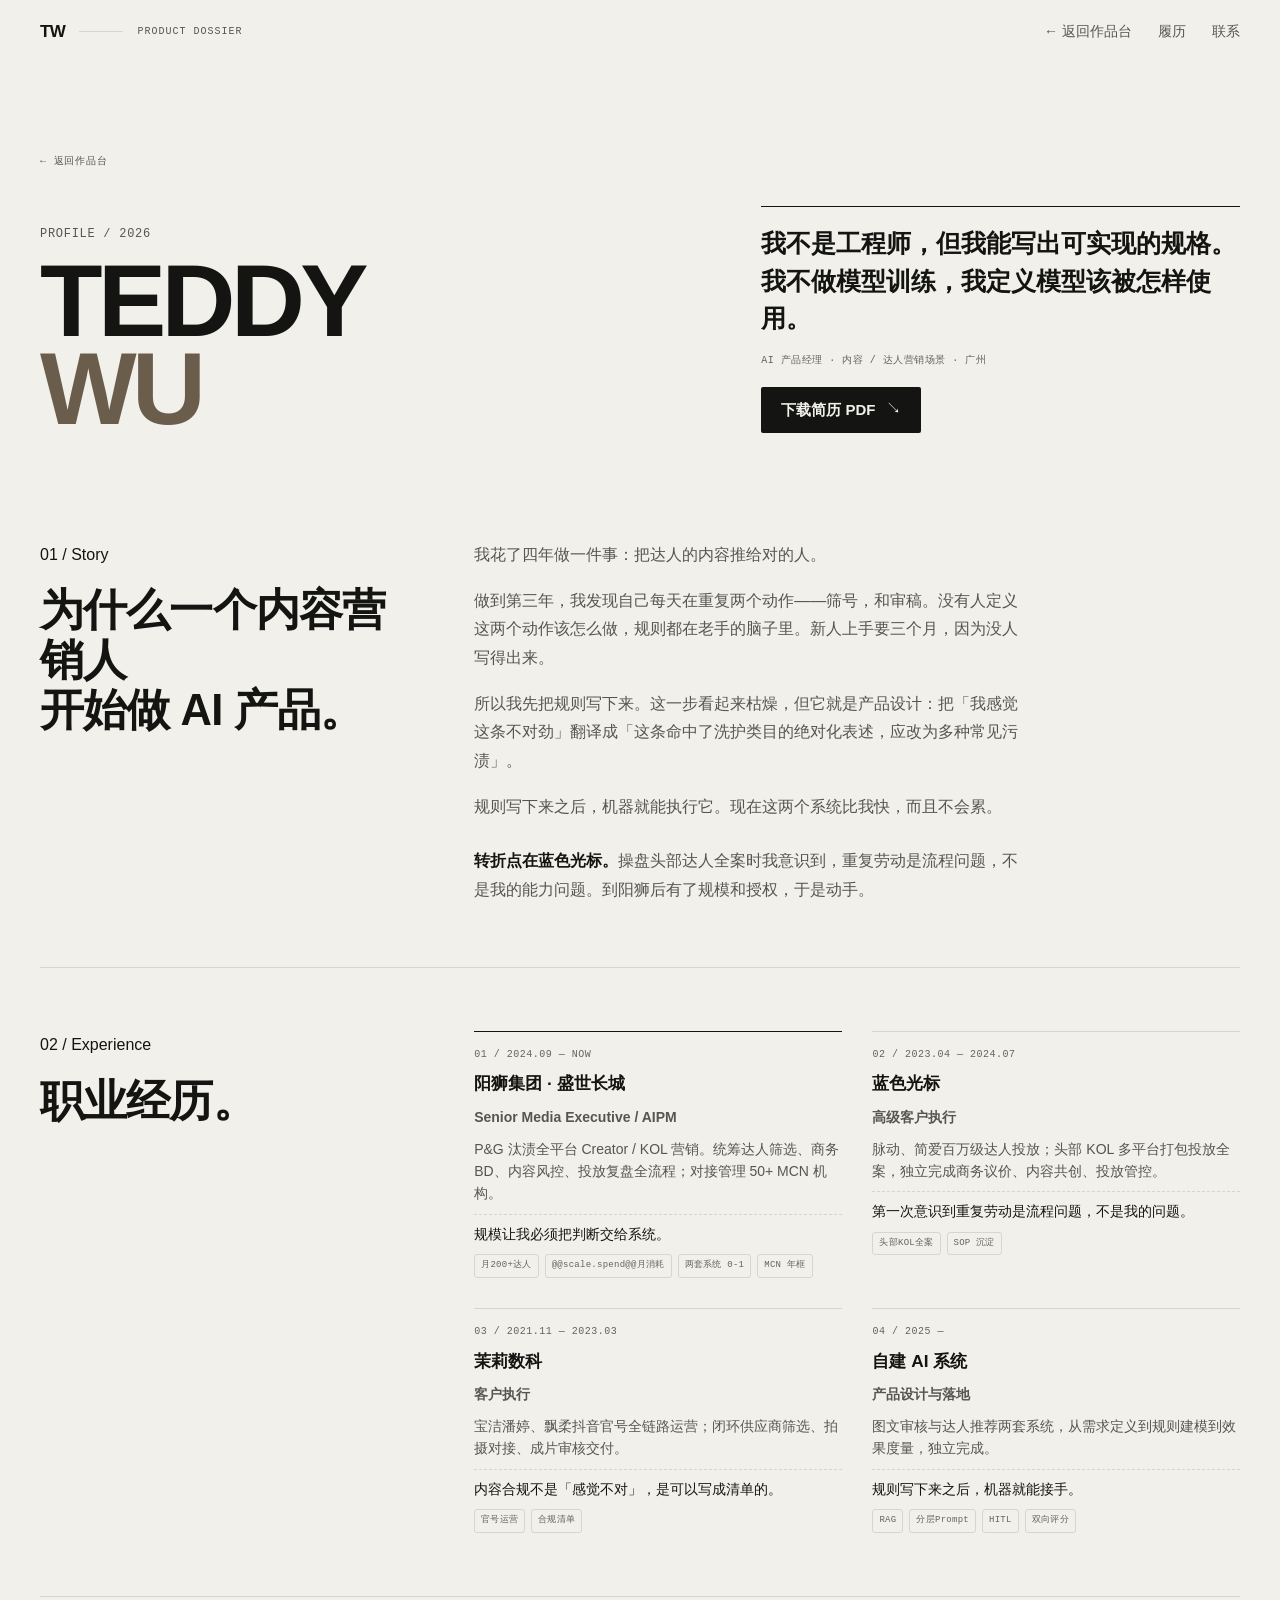
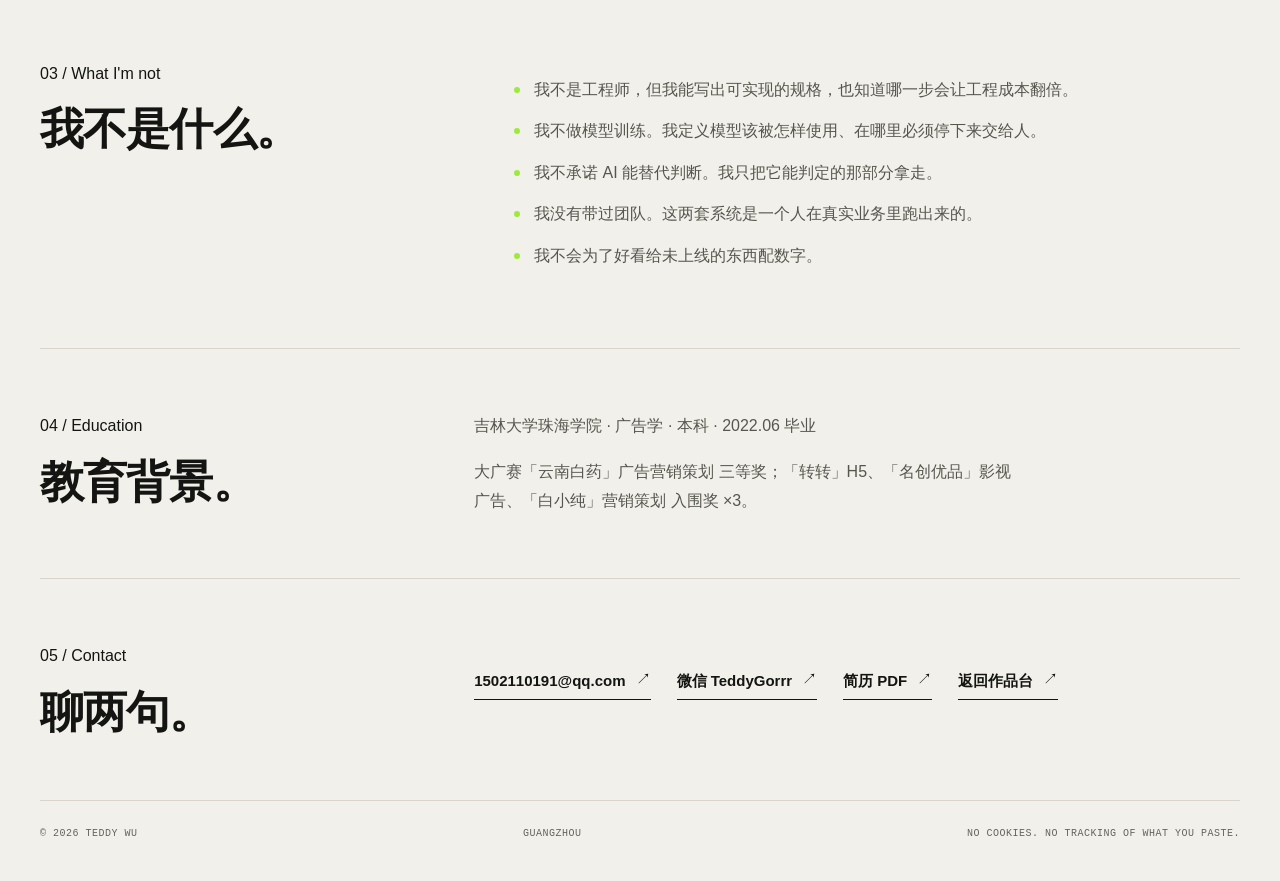
==== profile/index.html @ 6055693c "Teddy Wu — AI product portfolio Four-scene horizontal deck (identity / work / trajectory / contact) " ====
<!doctype html>
<html lang="zh-CN">
<head>
<meta charset="utf-8"><meta name="viewport" content="width=device-width,initial-scale=1,viewport-fit=cover">
<title>履历 — 从投放一线到产品定义 · Teddy Wu</title>
<meta name="description" content="AI 产品经理 Teddy Wu 完整履历：4 年达人营销一线操盘，月均 @@scale.creators@@ 达人，两套 AI 系统 0-1 落地。">
<link rel="canonical" href="https://teddywu.site/profile/">
<meta property="og:type" content="article"><meta property="og:locale" content="zh_CN">
<meta property="og:title" content="履历 — 从投放一线到产品定义 · Teddy Wu"><meta property="og:description" content="AI 产品经理 Teddy Wu 完整履历：4 年达人营销一线操盘，月均 @@scale.creators@@ 达人，两套 AI 系统 0-1 落地。"><meta property="og:url" content="/profile/">
<meta property="og:image" content="/assets/img/og-home.png"><meta property="og:image:alt" content="履历 — 从投放一线到产品定义 · Teddy Wu">
<meta name="twitter:card" content="summary_large_image"><meta name="theme-color" content="#F2F0EA">
<link rel="icon" href="/assets/favicon.svg" type="image/svg+xml">
<link rel="stylesheet" href="/assets/css/fonts.css"><link rel="stylesheet" href="/assets/css/tokens.css">
<link rel="stylesheet" href="/assets/css/base.css"><link rel="stylesheet" href="/assets/css/deck.css">
<link rel="stylesheet" href="/assets/css/components.css"><link rel="stylesheet" href="/assets/css/pages.css">
<script>document.documentElement.className='js'</script>
</head>
<body class="doc">
<header class="doc-head" data-theme="paper">
  <a class="brand" href="/"><span class="brand-mark">TW</span><span class="brand-rule" aria-hidden="true"></span><span class="brand-sub">Product Dossier</span></a>
  <nav class="nav" aria-label="页面导航"><a href="/#work">← 返回作品台</a><a href="/profile/">履历</a><a href="/#contact">联系</a></nav>
</header>
<main class="doc-main">

<section class="doc-hero">
  <div><a class="back" href="/">← 返回作品台</a>
    <p class="kicker">PROFILE / 2026</p>
    <h1 class="name" style="font-size:clamp(52px,8vw,110px);margin-top:12px">TEDDY<br><span class="c">WU</span></h1></div>
  <div><p class="doc-thesis">我不是工程师，但我能写出可实现的规格。<br>我不做模型训练，我定义模型该被怎样使用。</p>
    <p class="doc-status">AI 产品经理 · 内容 / 达人营销场景 · 广州</p>
    <p style="margin-top:18px"><a class="btn btn--solid" href="/assets/Teddy-Wu-Resume.pdf" download data-track="resume_download">下载简历 PDF <span class="ar">↘</span></a></p></div>
</section>
<section class="sec" style="border-top:0"><div class="sec-grid">
  <div><span class="sec-kicker">01 / Story</span><h2>为什么一个内容营销人<br>开始做 AI 产品。</h2></div>
  <div class="prose">
    <p>我花了四年做一件事：把达人的内容推给对的人。</p>
    <p>做到第三年，我发现自己每天在重复两个动作——筛号，和审稿。没有人定义这两个动作该怎么做，规则都在老手的脑子里。新人上手要三个月，因为没人写得出来。</p>
    <p>所以我先把规则写下来。这一步看起来枯燥，但它就是产品设计：把「我感觉这条不对劲」翻译成「这条命中了洗护类目的绝对化表述，应改为多种常见污渍」。</p>
    <p>规则写下来之后，机器就能执行它。现在这两个系统比我快，而且不会累。</p>
    <p style="margin-top:1.6em"><strong>转折点在蓝色光标。</strong>操盘头部达人全案时我意识到，重复劳动是流程问题，不是我的能力问题。到阳狮后有了规模和授权，于是动手。</p>
  </div></div></section>
<section class="sec"><div class="sec-grid">
  <div><span class="sec-kicker">02 / Experience</span><h2>职业经历。</h2></div>
  <div><div class="career" style="grid-template-columns:1fr 1fr;margin-top:0">
    <div class="career-col"><span class="cc-idx">01 / 2024.09 — NOW</span><h3 class="cc-org">阳狮集团 · 盛世长城</h3><p class="cc-role">Senior Media Executive / AIPM</p><p class="cc-scope">P&amp;G 汰渍全平台 Creator / KOL 营销。统筹达人筛选、商务 BD、内容风控、投放复盘全流程；对接管理 50+ MCN 机构。</p><p class="cc-judge">规模让我必须把判断交给系统。</p><div class="cc-tags"><span>月200+达人</span><span>@@scale.spend@@月消耗</span><span>两套系统 0-1</span><span>MCN 年框</span></div></div>
    <div class="career-col"><span class="cc-idx">02 / 2023.04 — 2024.07</span><h3 class="cc-org">蓝色光标</h3><p class="cc-role">高级客户执行</p><p class="cc-scope">脉动、简爱百万级达人投放；头部 KOL 多平台打包投放全案，独立完成商务议价、内容共创、投放管控。</p><p class="cc-judge">第一次意识到重复劳动是流程问题，不是我的问题。</p><div class="cc-tags"><span>头部KOL全案</span><span>SOP 沉淀</span></div></div>
    <div class="career-col"><span class="cc-idx">03 / 2021.11 — 2023.03</span><h3 class="cc-org">茉莉数科</h3><p class="cc-role">客户执行</p><p class="cc-scope">宝洁潘婷、飘柔抖音官号全链路运营；闭环供应商筛选、拍摄对接、成片审核交付。</p><p class="cc-judge">内容合规不是「感觉不对」，是可以写成清单的。</p><div class="cc-tags"><span>官号运营</span><span>合规清单</span></div></div>
    <div class="career-col"><span class="cc-idx">04 / 2025 —</span><h3 class="cc-org">自建 AI 系统</h3><p class="cc-role">产品设计与落地</p><p class="cc-scope">图文审核与达人推荐两套系统，从需求定义到规则建模到效果度量，独立完成。</p><p class="cc-judge">规则写下来之后，机器就能接手。</p><div class="cc-tags"><span>RAG</span><span>分层Prompt</span><span>HITL</span><span>双向评分</span></div></div>
  </div></div></div></section>
<section class="sec"><div class="sec-grid">
  <div><span class="sec-kicker">03 / What I'm not</span><h2>我不是什么。</h2></div>
  <div><ul class="pf-not">
    <li>我不是工程师，但我能写出可实现的规格，也知道哪一步会让工程成本翻倍。</li>
    <li>我不做模型训练。我定义模型该被怎样使用、在哪里必须停下来交给人。</li>
    <li>我不承诺 AI 能替代判断。我只把它能判定的那部分拿走。</li>
    <li>我没有带过团队。这两套系统是一个人在真实业务里跑出来的。</li>
    <li>我不会为了好看给未上线的东西配数字。</li>
  </ul></div></div></section>
<section class="sec"><div class="sec-grid">
  <div><span class="sec-kicker">04 / Education</span><h2>教育背景。</h2></div>
  <div class="prose"><p>吉林大学珠海学院 · 广告学 · 本科 · 2022.06 毕业</p><p>大广赛「云南白药」广告营销策划 三等奖；「转转」H5、「名创优品」影视广告、「白小纯」营销策划 入围奖 ×3。</p></div></div></section>
<section class="sec"><div class="sec-grid">
  <div><span class="sec-kicker">05 / Contact</span><h2>聊两句。</h2></div>
  <div><div class="pf-links">
    <a class="btn btn--link" href="mailto:1502110191@qq.com?subject=From%20teddywu.site" data-track="email_click">1502110191@qq.com <span class="ar">↗</span></a>
    <button class="btn btn--link" data-copy="TeddyGorrr">微信 TeddyGorrr <span class="ar">↗</span></button>
    <a class="btn btn--link" href="/assets/Teddy-Wu-Resume.pdf" download data-track="resume_download">简历 PDF <span class="ar">↗</span></a>
    <a class="btn btn--link" href="/">返回作品台 <span class="ar">↗</span></a>
  </div></div></div></section>
<footer style="display:flex;justify-content:space-between;gap:20px;flex-wrap:wrap;padding:24px 0 40px;border-top:1px solid var(--border);font-family:var(--f-mono);font-size:var(--micro);letter-spacing:.05em;text-transform:uppercase;color:var(--text-quiet)">
  <span>© 2026 Teddy Wu</span><span>Guangzhou</span><span>No cookies. No tracking of what you paste.</span></footer>
</main>
<script type="module">import {bindCta} from '/assets/js/analytics.js'; bindCta();
document.querySelectorAll('[data-copy]').forEach(b=>b.addEventListener('click',async()=>{const k=b.textContent;try{await navigator.clipboard.writeText('TeddyGorrr');b.textContent='已复制 ✓';}catch(_){}setTimeout(()=>b.textContent=k,1600);}));</script>
</body></html>
---- assets/css/fonts.css ----
/* self-hosted latin subsets */
@font-face{font-family:'Bricolage Grotesque';font-style:normal;font-weight:500;font-display:swap;src:url('/assets/fonts/BricolageGrotesque-normal-500.woff2') format('woff2');unicode-range:U+0000-00FF, U+0131, U+0152-0153, U+02BB-02BC, U+02C6, U+02DA, U+02DC, U+0304, U+0308, U+0329, U+2000-206F, U+20AC, U+2122, U+2191, U+2193, U+2212, U+2215, U+FEFF, U+FFFD;}
@font-face{font-family:'Bricolage Grotesque';font-style:normal;font-weight:700;font-display:swap;src:url('/assets/fonts/BricolageGrotesque-normal-700.woff2') format('woff2');unicode-range:U+0000-00FF, U+0131, U+0152-0153, U+02BB-02BC, U+02C6, U+02DA, U+02DC, U+0304, U+0308, U+0329, U+2000-206F, U+20AC, U+2122, U+2191, U+2193, U+2212, U+2215, U+FEFF, U+FFFD;}
@font-face{font-family:'Inter Tight';font-style:normal;font-weight:400;font-display:swap;src:url('/assets/fonts/InterTight-normal-400.woff2') format('woff2');unicode-range:U+0000-00FF, U+0131, U+0152-0153, U+02BB-02BC, U+02C6, U+02DA, U+02DC, U+0304, U+0308, U+0329, U+2000-206F, U+20AC, U+2122, U+2191, U+2193, U+2212, U+2215, U+FEFF, U+FFFD;}
@font-face{font-family:'Inter Tight';font-style:normal;font-weight:600;font-display:swap;src:url('/assets/fonts/InterTight-normal-600.woff2') format('woff2');unicode-range:U+0000-00FF, U+0131, U+0152-0153, U+02BB-02BC, U+02C6, U+02DA, U+02DC, U+0304, U+0308, U+0329, U+2000-206F, U+20AC, U+2122, U+2191, U+2193, U+2212, U+2215, U+FEFF, U+FFFD;}
@font-face{font-family:'JetBrains Mono';font-style:normal;font-weight:400;font-display:swap;src:url('/assets/fonts/JetBrainsMono-normal-400.woff2') format('woff2');unicode-range:U+0000-00FF, U+0131, U+0152-0153, U+02BB-02BC, U+02C6, U+02DA, U+02DC, U+0304, U+0308, U+0329, U+2000-206F, U+20AC, U+2122, U+2191, U+2193, U+2212, U+2215, U+FEFF, U+FFFD;}
@font-face{font-family:'Newsreader';font-style:italic;font-weight:400;font-display:swap;src:url('/assets/fonts/Newsreader-italic-400.woff2') format('woff2');unicode-range:U+0000-00FF, U+0131, U+0152-0153, U+02BB-02BC, U+02C6, U+02DA, U+02DC, U+0304, U+0308, U+0329, U+2000-206F, U+20AC, U+2122, U+2191, U+2193, U+2212, U+2215, U+FEFF, U+FFFD;}
---- assets/css/tokens.css ----
/* ============ LAYER 1 · PRIMITIVE ============ */
:root{
  --paper-0:#ffffff; --paper-1:#F2F0EA; --paper-2:#E8E5DD;
  --ink-900:#141512; --ink-700:#3A3C36; --ink-600:#55574F; --ink-500:#63655D; --ink-400:#9A9C93;
  --line-1:#D9D5CB; --line-2:#2E302A;
  --signal-500:#9DE93C; --signal-700:#4F6E10;   /* measured 5.16:1 on paper; #5E8218 was 3.94:1 */ --signal-100:#E7F5D0;
  --warm-500:#6B5D4C;   /* measured 5.59:1 on paper; #8A7A66 was 3.64:1 */
  --pass:#4E7A2E; --warn:#B87A1F; --fail:#B23A2E; --info:#3A5F8A;

  --f-display:"Bricolage Grotesque","Helvetica Neue",Arial,sans-serif;
  --f-body:"Inter Tight",Inter,-apple-system,"Segoe UI","PingFang SC","Hiragino Sans GB","Microsoft YaHei",sans-serif;
  --f-mono:"JetBrains Mono",ui-monospace,"SFMono-Regular",Consolas,monospace;
  --f-serif:Newsreader,Georgia,"Times New Roman",serif;
  --f-cjk:"PingFang SC","Hiragino Sans GB","Microsoft YaHei","Noto Sans CJK SC",sans-serif;

  /* LAYER 3 · COMPONENT */
  --header-h:64px; --rail-h:56px; --stage-h:calc(100svh - var(--rail-h) - var(--header-h));
  --gutter:56px; --stage-max:1600px; --content-max:1200px; --measure:720px;
  --r-ui:4px; --r-window:8px; --r-chip:999px; --btn-r:2px;
  --panel-shadow:0 20px 60px -16px rgba(20,21,18,.30);
  --ease:cubic-bezier(.2,.7,.2,1);
  /* measured from the reference implementation */
  --ease-scene:cubic-bezier(.76,0,.24,1);
  --ease-out-expo:cubic-bezier(.16,1,.3,1);
  --dur-clip:.92s; --dur-fade:.48s; --dur-scale:1.1s; --dur-veil:.94s;
  --s-section:64px; --s-block:40px; --s-tight:20px; --s-micro:10px;

  /* TYPE SCALE · desktop 1440 */
  --name-xl:148px; --h2-cjk:72px; --product-name:88px;
  --h3:30px; --h4:20px; --body-l:19px; --body:17px; --body-s:14px;
  --caption:12px; --micro:10px; --btn:15px; --stat-l:56px; --stat:32px;
  --rail-num:20px; --ghost:200px;
}
/* ============ LAYER 2 · SEMANTIC (theme packs) ============ */
:root,[data-theme="paper"]{
  --bg-page:var(--paper-1); --bg-surface:var(--paper-2);
  --text-primary:var(--ink-900); --text-secondary:var(--ink-600); --text-quiet:var(--ink-500);
  --border:var(--line-1); --accent:var(--signal-700); --dot:var(--signal-500);
  --btn-bg:var(--ink-900); --btn-fg:var(--paper-1);
  --btn-bg-hover:var(--signal-500); --btn-fg-hover:var(--ink-900);
  --ghost-color:var(--warm-500);
}
[data-theme="ink"]{
  --bg-page:var(--ink-900); --bg-surface:#1B1D19;
  --text-primary:var(--paper-1); --text-secondary:#9FA197; --text-quiet:#8B8D84;
  --border:var(--line-2); --accent:var(--signal-500); --dot:var(--signal-500);
  --btn-bg:var(--paper-1); --btn-fg:var(--ink-900);
  --btn-bg-hover:var(--signal-500); --btn-fg-hover:var(--ink-900);
  --ghost-color:var(--paper-1);
}
/* ============ BREAKPOINTS ============ */
@media (max-width:1280px){
  :root{--gutter:40px;--name-xl:124px;--h2-cjk:62px;--product-name:74px;--h3:27px;--h4:19px;
    --body-l:18px;--body:16px;--caption:12px;--stat-l:48px;--stat:28px;--ghost:170px;
    --s-section:56px;--s-block:36px}
}
@media (max-width:768px){
  :root{--gutter:28px;--header-h:58px;--rail-h:52px;
    --name-xl:92px;--h2-cjk:46px;--product-name:54px;--h3:24px;--h4:18px;
    --body-l:17px;--body:16px;--body-s:13.5px;--caption:11px;--btn:14px;
    --stat-l:38px;--stat:24px;--rail-num:17px;--ghost:0px;
    --s-section:44px;--s-block:28px;--s-tight:16px;--stage-h:auto}
}
@media (max-width:480px){
  :root{--gutter:20px;--name-xl:62px;--h2-cjk:34px;--product-name:40px;--h3:21px;
    --body-l:16.5px;--body:15.5px;--body-s:13px;--caption:10.5px;--stat-l:30px;--stat:21px}
}
---- assets/css/base.css ----
*,*::before,*::after{box-sizing:border-box}
html{-webkit-text-size-adjust:100%;background:var(--paper-1);scroll-behavior:smooth;overflow-x:clip}
body{margin:0;background:var(--bg-page);color:var(--text-primary);
  font-family:var(--f-body);font-size:var(--body);line-height:1.72;
  -webkit-font-smoothing:antialiased;text-rendering:optimizeLegibility;overflow-x:clip}
::selection{background:var(--signal-500);color:var(--ink-900)}
a{color:inherit;text-decoration:none}
button,input,select,textarea{font:inherit;color:inherit}
button{cursor:pointer;background:none;border:0;padding:0}
img{display:block;max-width:100%}
h1,h2,h3,h4,p{margin:0}
:focus-visible{outline:2px solid var(--accent);outline-offset:2px;border-radius:1px}
[hidden]{display:none!important}

/* ---- typography utilities ---- */
.mono{font-family:var(--f-mono);font-variant-numeric:tabular-nums}
.kicker,.micro,.cell-label,.tag{font-family:var(--f-mono);text-transform:uppercase;
  letter-spacing:.08em;font-size:var(--micro);font-weight:400;color:var(--text-secondary)}
.kicker{font-size:var(--caption);letter-spacing:.06em}
.name{font-family:var(--f-display);font-weight:700;font-size:var(--name-xl);
  line-height:.86;letter-spacing:-.045em;text-transform:uppercase}
.name .b{color:var(--text-primary)} .name .c{color:var(--warm-500)}
.h2{font-family:var(--f-cjk);font-weight:700;font-size:var(--h2-cjk);
  line-height:1.06;letter-spacing:-.02em}
.product-name{font-family:var(--f-display);font-weight:700;font-size:var(--product-name);
  line-height:.95;letter-spacing:-.04em;text-transform:uppercase}
.h3{font-family:var(--f-cjk);font-weight:700;font-size:var(--h3);line-height:1.15;letter-spacing:-.02em}
.h4{font-size:var(--h4);font-weight:600;line-height:1.3;letter-spacing:-.01em}
.lede{font-family:var(--f-cjk);font-size:var(--body-l);line-height:1.7;color:var(--text-secondary);max-width:42ch}
.prose{font-family:var(--f-cjk);font-size:var(--body);line-height:1.78;color:var(--text-secondary);max-width:62ch}
.prose strong,.cell-body strong{color:var(--text-primary);font-weight:600}
em{font-family:var(--f-serif);font-style:italic;font-weight:400;letter-spacing:-.01em}
.stat{font-family:var(--f-mono);font-variant-numeric:tabular-nums;font-weight:500;
  font-size:var(--stat);letter-spacing:-.02em;line-height:1}
.stat-l{font-size:var(--stat-l);letter-spacing:-.03em}
.sr-only{position:absolute;width:1px;height:1px;padding:0;margin:-1px;overflow:hidden;
  clip:rect(0 0 0 0);white-space:nowrap;border:0}
.skip{position:absolute;left:var(--gutter);top:-60px;z-index:60;background:var(--ink-900);
  color:var(--paper-1);padding:10px 16px;font-size:var(--body-s)}
.skip:focus{top:12px}

/* ---- layout helpers ---- */
.stage-inner{width:min(var(--stage-max),100% - (var(--gutter) * 2));margin-inline:auto}
.rule{height:1px;background:var(--border);border:0}
.dot{display:inline-block;width:6px;height:6px;border-radius:50%;background:var(--dot);
  box-shadow:0 0 0 3px color-mix(in srgb,var(--dot) 14%,transparent)}
@keyframes pulse{0%,100%{transform:scale(1);opacity:1}50%{transform:scale(1.35);opacity:.55}}
.dot--live{animation:pulse 1.6s var(--ease) infinite}
---- assets/css/deck.css ----
/* ============ HEADER ============ */
.site-header{position:fixed;z-index:40;inset:0 0 auto;height:var(--header-h);color:var(--text-primary);
  display:flex;align-items:center;gap:28px;padding:0 var(--gutter);
  background:color-mix(in srgb,var(--bg-page) 86%,transparent);
  -webkit-backdrop-filter:blur(16px) saturate(1.3);backdrop-filter:blur(16px) saturate(1.3);
  border-bottom:1px solid transparent;
  transition:background .45s var(--ease),border-color .45s var(--ease),color .45s}
.site-header.is-stuck{border-bottom-color:var(--border)}
.brand{display:flex;align-items:center;gap:14px;flex:0 0 auto}
.brand-mark{font-family:var(--f-display);font-weight:700;font-size:17px;letter-spacing:-.03em}
.brand-rule{width:44px;height:1px;background:var(--border)}
.brand-sub{font-family:var(--f-mono);font-size:var(--micro);letter-spacing:.1em;
  text-transform:uppercase;color:var(--text-secondary);white-space:nowrap}
.nav{display:flex;gap:26px;margin-left:auto;font-family:var(--f-cjk);font-size:var(--body-s);color:var(--text-secondary)}
.nav a{position:relative;padding-block:6px;transition:color .2s}
.nav a::after{content:'';position:absolute;left:0;right:0;bottom:0;height:1px;
  background:var(--text-primary);transform:scaleX(0);transform-origin:left;transition:transform .25s var(--ease)}
.nav a:hover{color:var(--text-primary)}
.nav a[aria-current="true"]{color:var(--text-primary)}
.nav a[aria-current="true"]::after{transform:scaleX(1)}
.header-cta{margin-left:8px}

/* ============ STAGE ============ */
.stage{position:relative;margin-top:var(--header-h);height:var(--stage-h);overflow:hidden;isolation:isolate}
.scene-stack{position:absolute;inset:0}
.scene{position:absolute;inset:0;display:flex;flex-direction:column;
  background:var(--bg-page);color:var(--text-primary);
  clip-path:inset(0 0 0 100%);visibility:hidden;opacity:0;pointer-events:none;
  transform:scale(1.025);overflow:hidden;
  transition:clip-path var(--dur-clip) var(--ease-scene),opacity var(--dur-fade) ease,
             transform var(--dur-scale) var(--ease-out-expo),visibility 0s linear var(--dur-clip)}
.scene.is-active{clip-path:inset(0);visibility:visible;opacity:1;pointer-events:auto;
  transform:scale(1);z-index:3;transition-delay:0s}
.scene-body{flex:1 1 auto;min-height:0;overflow-y:auto;overscroll-behavior-y:contain;
  scrollbar-width:none;display:flex;flex-direction:column;justify-content:center}
.scene-body::-webkit-scrollbar{display:none}
.scene-pad{width:min(var(--stage-max),100% - (var(--gutter) * 2));margin-inline:auto;padding-block:var(--s-section)}

/* ---- sweeping difference veil on every scene change ---- */
.veil{position:absolute;inset:0;z-index:40;pointer-events:none;overflow:hidden;visibility:hidden}
.veil i{position:absolute;inset:0;width:42%;transform:translate(-110%) skew(-5deg);
  mix-blend-mode:difference;
  background:linear-gradient(90deg,#0000,#ffffff94 47%,#10100fc7 52%,#0000)}
.stage.is-cutting .veil{visibility:visible}
.stage.is-cutting .veil i{animation:optical-cut var(--dur-veil) var(--ease-scene) both}
.stage.is-cutting[data-direction="backward"] .veil i{animation-name:optical-cut-back}
@keyframes optical-cut{from{transform:translate(-110%) skew(-5deg)}to{transform:translate(350%) skew(-5deg)}}
@keyframes optical-cut-back{from{transform:translate(350%) skew(-5deg)}to{transform:translate(-110%) skew(-5deg)}}

/* ---- content resolve: replayed every time a scene becomes active ---- */
.scene .resolve{animation:none}
.scene.is-active .resolve{animation:content-resolve .92s var(--ease-out-expo) .15s both}
.scene.is-active .resolve-copy{animation:copy-resolve .68s var(--ease-out-expo) .15s both}
.scene.is-active .resolve-focus{animation:focus-resolve .76s var(--ease-out-expo) .15s both}
.scene.is-active .resolve-view{animation:view-resolve .56s var(--ease-out-expo) .1s both}
@keyframes content-resolve{from{filter:blur(9px);opacity:0}to{filter:blur(0);opacity:1}}
@keyframes copy-resolve{from{filter:blur(7px);opacity:0;transform:translate(-1rem)}to{filter:blur(0);opacity:1;transform:translate(0)}}
@keyframes focus-resolve{from{clip-path:circle(18% at 58% 48%);filter:blur(8px);opacity:.35;transform:scale(.97)}
  to{clip-path:circle(82%);filter:blur(0);opacity:1;transform:scale(1)}}
@keyframes view-resolve{from{clip-path:inset(0 0 45%);opacity:0;transform:translateY(.8rem)}to{clip-path:inset(0);opacity:1;transform:translateY(0)}}

/* vertical mode: no-js fallback + <=768px */
html.no-js .stage, .stage.is-vertical{height:auto;overflow:visible;isolation:auto}
html.no-js .scene-stack, .stage.is-vertical .scene-stack{position:static}
html.no-js .scene, .stage.is-vertical .scene{position:relative;inset:auto;height:auto;min-height:0;
  visibility:visible;opacity:1;pointer-events:auto;transform:none;clip-path:none;
  transition:none;border-top:1px solid var(--border);overflow:visible}
html.no-js .scene:first-child, .stage.is-vertical .scene:first-child{border-top:0}
html.no-js .scene-body, .stage.is-vertical .scene-body{overflow:visible;min-height:0}
.stage.is-vertical .scene{scroll-margin-top:var(--header-h)}
.stage.is-vertical .veil{display:none}
.stage.is-vertical .scene .resolve,.stage.is-vertical .scene .resolve-copy,
.stage.is-vertical .scene .resolve-focus,.stage.is-vertical .scene .resolve-view{animation:none}

/* ============ PROGRESS RAIL ============ */
.rail{position:fixed;z-index:40;inset:auto 0 0;height:var(--rail-h);color:var(--text-primary);
  display:flex;align-items:center;gap:clamp(14px,3vw,32px);padding:0 var(--gutter);
  padding-bottom:env(safe-area-inset-bottom);
  background:color-mix(in srgb,var(--bg-page) 90%,transparent);
  -webkit-backdrop-filter:blur(16px);backdrop-filter:blur(16px);
  border-top:1px solid var(--border);transition:background .45s var(--ease),border-color .45s}
.rail-index{font-family:var(--f-mono);font-size:var(--rail-num);font-weight:500;
  letter-spacing:-.02em;white-space:nowrap}
.rail-index .tot{font-size:.68em;color:var(--text-quiet);font-weight:400}
.rail-segs{display:flex;align-items:center;gap:8px;flex:1;max-width:440px}
.rail-seg{position:relative;height:2px;background:transparent;overflow:hidden}
.rail-seg::after{content:'';position:absolute;inset:-11px 0;cursor:pointer}
.rail-seg.w10{flex:10 1 0}.rail-seg.w22{flex:22 1 0}.rail-seg.w16{flex:16 1 0}.rail-seg.w06{flex:6 1 0}
.rail-seg i{display:block;height:100%;width:100%;background:var(--border);
  transform:scaleX(0);transform-origin:left;opacity:.3;
  transition:opacity .35s ease,transform .7s var(--ease-scene)}
.rail-seg.is-passed i,.rail-seg.is-current i{background:var(--text-primary);opacity:.85;transform:scaleX(1)}
.rail-seg.is-current i{opacity:1}
.rail-seg:hover i,.rail-seg:focus-visible i{background:var(--signal-500);opacity:1}

.rail-name{font-family:var(--f-mono);font-size:var(--micro);letter-spacing:.14em;
  text-transform:uppercase;color:var(--text-secondary);min-width:88px;text-align:center}
.rail-nav{display:flex;align-items:center;gap:12px;margin-left:auto}
.rail-arrow{width:36px;height:36px;border:1px solid var(--border);border-radius:50%;
  display:grid;place-items:center;font-size:13px;color:var(--text-primary);
  transition:background .2s var(--ease),color .2s,transform .2s,border-color .2s}
.rail-arrow:hover:not([disabled]){background:var(--text-primary);color:var(--bg-page);border-color:var(--text-primary)}
.rail-arrow[disabled]{opacity:.3;cursor:not-allowed}
.rail-hint{font-family:var(--f-mono);font-size:var(--micro);letter-spacing:.04em;color:var(--text-quiet)}
.rail-jump{display:none}
.rail-live{position:absolute;width:1px;height:1px;overflow:hidden;clip:rect(0 0 0 0)}

@media (max-width:1050px){.rail-hint{display:none}.brand-rule,.brand-sub{display:none}}
@media (max-width:768px){
  .rail{gap:12px}
  .rail-index,.rail-segs,.rail-name{display:none}
  .rail-jump{display:block;position:relative;margin-right:auto}
  .rail-jump summary{list-style:none;cursor:pointer;display:flex;align-items:center;gap:10px;
    height:36px;padding:0 14px;border:1px solid var(--border);border-radius:var(--r-chip);
    font-family:var(--f-mono);font-size:var(--micro);letter-spacing:.08em;text-transform:uppercase}
  .rail-jump summary::-webkit-details-marker{display:none}
  .rail-jump summary::after{content:'';width:5px;height:5px;border-right:1px solid currentColor;
    border-bottom:1px solid currentColor;transform:rotate(-45deg) translateY(-2px)}
  .rail-jump[open] .rail-menu{display:grid}
  .rail-menu{position:absolute;bottom:calc(100% + 10px);left:0;min-width:220px;padding:6px;
    display:grid;gap:2px;background:var(--bg-page);border:1px solid var(--border);
    border-radius:var(--r-window);box-shadow:var(--panel-shadow)}
  .rail-menu a{display:flex;justify-content:space-between;gap:16px;padding:11px 12px;
    font-family:var(--f-mono);font-size:var(--micro);letter-spacing:.06em;text-transform:uppercase;
    border-radius:var(--r-ui)}
  .rail-menu a:hover,.rail-menu a[aria-current="true"]{background:var(--bg-surface)}
  .nav{display:none}
  .header-cta{margin-left:auto}
}
---- assets/css/components.css ----
/* ============ BUTTONS ============ */
.btn{display:inline-flex;align-items:center;gap:10px;font-size:var(--btn);font-weight:600;
  font-family:var(--f-cjk);letter-spacing:0;white-space:nowrap;
  transition:background .2s var(--ease),color .2s,border-color .2s,gap .2s var(--ease),transform .12s}
.btn .ar{font-family:var(--f-mono);font-weight:400;transition:transform .2s var(--ease)}
.btn:hover .ar{transform:translate(3px,3px)}
.btn--solid{height:46px;padding:0 20px;background:var(--btn-bg);color:var(--btn-fg);border-radius:var(--btn-r)}
.btn--solid:hover{background:var(--btn-bg-hover);color:var(--btn-fg-hover)}
.btn--solid:active{transform:translateY(1px)}
.btn--link{position:relative;padding-bottom:5px;border-bottom:1px solid var(--text-primary)}
.btn--link::after{content:'';position:absolute;left:0;bottom:-1px;width:0;height:2px;background:var(--text-primary);transition:width .25s var(--ease)}
.btn--link:hover::after{width:100%}
.btn[disabled]{opacity:.4;pointer-events:none}
.btn--sm{height:36px;font-size:var(--body-s);padding:0 14px}
.btn[aria-busy="true"]{position:relative;color:transparent}
.btn[aria-busy="true"]::before{content:'';position:absolute;inset:0;margin:auto;width:16px;height:16px;
  border:2px solid color-mix(in srgb,currentColor 30%,transparent);border-top-color:var(--btn-fg);
  border-radius:50%;animation:spin .7s linear infinite}
@keyframes spin{to{transform:rotate(360deg)}}

/* ============ GHOST WORDMARK ============ */
.ghost{position:absolute;z-index:0;pointer-events:none;user-select:none;white-space:nowrap;
  font-family:var(--f-display);font-weight:700;font-size:var(--ghost);line-height:.8;
  letter-spacing:-.05em;text-transform:uppercase;color:var(--ghost-color);opacity:.055}
.ghost--br{right:calc(var(--gutter) * -1);bottom:-.18em}
.ghost--r{right:-.06em;top:50%;transform:translateY(-50%)}

/* ============ SCENE 1 · IDENTITY ============ */
/* The portrait stretches to the grid row. Without a definite row height the row
   tracks the text column, so any reflow above moves the portrait box (0.26 CLS).
   min-height:100% pins the row to the scene instead. */
.scene--identity .scene-pad{position:relative;display:grid;grid-template-columns:1.18fr .82fr;
  gap:clamp(28px,4.4vw,72px);align-items:center;padding-block:clamp(18px,4vh,48px);min-height:100%}
.id-left{display:grid;gap:clamp(20px,3.4vh,36px);position:relative;z-index:1}
.id-year{font-family:var(--f-mono);font-size:var(--micro);letter-spacing:.14em;text-transform:uppercase;color:var(--text-secondary)}
.id-eyebrow{font-family:var(--f-mono);font-size:var(--caption);letter-spacing:.06em;text-transform:uppercase;
  color:var(--text-secondary);display:flex;align-items:center;gap:10px;flex-wrap:wrap}
.id-actions{display:flex;align-items:center;gap:28px;flex-wrap:wrap}
.id-status{font-family:var(--f-mono);font-size:var(--micro);letter-spacing:.06em;color:var(--text-quiet);
  display:flex;align-items:center;gap:8px;text-transform:uppercase}
.portrait{position:relative;align-self:stretch;min-height:0}
.portrait-frame{position:absolute;inset:calc(var(--header-h) * -1) calc(var(--gutter) * -1) calc(var(--rail-h) * -1) -8%;
  overflow:hidden;background:var(--paper-2)}
.portrait-frame img{width:100%;height:100%;object-fit:cover;object-position:center 28%}
.portrait-frame img{filter:grayscale(.18) contrast(1.03)}
.portrait-cap{position:absolute;left:22px;right:auto;bottom:22px;padding:6px 12px;
  background:var(--paper-1);font-family:var(--f-mono);font-size:var(--micro);letter-spacing:.08em;text-transform:uppercase}
/* placeholder illustration blends into paper; drop this class when a real photo replaces it */
.portrait-frame--illus img{background:var(--paper-1);mix-blend-mode:multiply;filter:none}
.lede{max-width:38ch}
@media (max-width:768px){
  .scene--identity .scene-pad{grid-template-columns:1fr;gap:28px}
  .portrait-frame{position:relative;inset:auto;aspect-ratio:4/5;max-height:340px}
  .portrait-cap{left:0;bottom:0}
}

/* ============ SCENE 2 · WORK ============ */
.scene--work .scene-pad{display:grid;gap:clamp(16px,2.6vh,28px)}
.work-head{display:flex;align-items:baseline;justify-content:space-between;gap:20px;flex-wrap:wrap}
.switcher{display:flex;gap:0;border-top:1px solid var(--border)}
.switcher [role="tab"]{position:relative;display:grid;gap:5px;padding:14px 22px 14px 0;margin-right:26px;
  text-align:left;border-top:2px solid transparent;margin-top:-1px;transition:border-color .2s,opacity .2s;opacity:.6}
.switcher [role="tab"]:hover{opacity:.85}
.switcher [role="tab"][aria-selected="true"]{border-top-color:var(--text-primary);opacity:1}
.sw-idx{font-family:var(--f-mono);font-size:var(--micro);letter-spacing:.08em;color:var(--text-secondary)}
.sw-name{font-family:var(--f-display);font-weight:600;font-size:clamp(15px,1.35vw,19px);letter-spacing:-.01em;text-transform:uppercase}
.sw-cn{font-family:var(--f-cjk);font-size:var(--body-s);font-weight:600}
.sw-state{font-family:var(--f-mono);font-size:var(--micro);letter-spacing:.05em;color:var(--text-quiet);text-transform:uppercase}
@media (max-width:768px){
  .switcher{overflow-x:auto;scroll-snap-type:x mandatory;-webkit-overflow-scrolling:touch;
    scrollbar-width:none;padding-bottom:4px}
  .switcher::-webkit-scrollbar{display:none}
  .switcher [role="tab"]{flex:0 0 auto;scroll-snap-align:start;padding-right:18px;margin-right:18px}
}

.work-panel{display:grid;grid-template-columns:7fr 5fr;gap:clamp(24px,3.4vw,56px);align-items:start;
  position:relative;z-index:1}
.work-panel.is-live{grid-template-columns:4fr 8fr}
.work-intro{display:grid;gap:12px;margin-bottom:clamp(16px,2.4vh,26px)}
.work-thesis{font-family:var(--f-cjk);font-size:clamp(17px,1.5vw,21px);font-weight:600;line-height:1.45;max-width:34ch}
.work-cn-name{font-family:var(--f-cjk);font-size:clamp(18px,1.6vw,22px);font-weight:700;color:var(--warm-500);letter-spacing:.01em}

/* six-cell grid */
.grid6{display:grid;grid-template-columns:1fr 1fr;border-top:1px solid var(--border);border-left:1px solid var(--border)}
.cell{padding:clamp(12px,1.6vh,18px) clamp(12px,1.4vw,20px);border-right:1px solid var(--border);
  border-bottom:1px solid var(--border);position:relative;transition:background .2s}
.cell-label{display:block;margin-bottom:7px}
.cell-body{font-family:var(--f-cjk);font-size:var(--body-s);line-height:1.62;color:var(--text-secondary)}
.cell--result{cursor:pointer}
.cell--result:hover,.cell--evidence:hover{background:color-mix(in srgb,var(--signal-500) 7%,transparent)}
.cell--result::before,.cell--evidence::before{content:'';position:absolute;left:-1px;top:0;bottom:0;width:2px;
  background:var(--signal-500);transform:scaleY(0);transform-origin:top;transition:transform .22s var(--ease)}
.cell--result:hover::before,.cell--evidence:hover::before{transform:scaleY(1)}
.cell-stat{display:flex;align-items:baseline;gap:8px;flex-wrap:wrap;margin-bottom:6px}
.cell-stat .stat{font-size:clamp(22px,2.2vw,30px)}
.cell-arrow{position:absolute;right:14px;bottom:12px;font-family:var(--f-mono);font-size:var(--micro);color:var(--accent)}
.provenance{display:none;padding:10px 0 0;font-family:var(--f-mono);font-size:var(--micro);
  line-height:1.6;letter-spacing:.02em;color:var(--text-quiet);text-transform:none}
.provenance.is-open{display:block}
.work-cta{display:flex;align-items:center;gap:26px;padding-top:clamp(12px,1.8vh,20px);flex-wrap:wrap}
@media (max-width:1050px){.work-panel,.work-panel.is-live{grid-template-columns:1fr}}
@media (max-width:768px){.grid6{grid-template-columns:1fr}}

/* ============ INK PRODUCT PANEL ============ */
.panel{background:var(--ink-900);color:var(--paper-1);border-radius:var(--r-window);
  padding:clamp(14px,1.5vw,20px);position:relative;overflow:hidden}
.panel--preview{box-shadow:0 12px 40px -18px rgba(20,21,18,.45)}
.work-panel.is-live .panel{box-shadow:var(--panel-shadow)}
.panel-bar{display:flex;align-items:center;gap:8px;padding-bottom:12px;margin-bottom:14px;
  border-bottom:1px solid var(--line-2);font-family:var(--f-mono);font-size:var(--micro);
  letter-spacing:.06em;color:#A9ACA3;text-transform:uppercase}
.panel-bar i{width:7px;height:7px;border-radius:50%;background:#4A4E47;flex:0 0 auto}
.panel-bar .ttl{margin-left:6px;color:#B4B8AE}
.panel-bar .st{margin-left:auto;display:flex;align-items:center;gap:7px;color:var(--signal-500)}
.panel-bar .st i{background:var(--signal-500);box-shadow:none;width:5px;height:5px}
.panel-note{font-family:var(--f-mono);font-size:var(--micro);letter-spacing:.05em;
  color:#8E9188;text-transform:uppercase;padding-top:12px;border-top:1px solid var(--line-2);margin-top:14px}
@media (max-width:768px){.work-panel.is-live .panel{border-radius:0;margin-inline:calc(var(--gutter) * -1)}}

/* ============ APP WINDOW (light UI on ink) ============ */
.app{background:var(--paper-1);color:var(--ink-900);border-radius:var(--r-ui);overflow:hidden}
.app-doc{padding:clamp(14px,1.5vw,20px)}
.app-doc h4{font-family:var(--f-cjk);font-size:clamp(15px,1.3vw,18px);font-weight:600;line-height:1.4;margin:12px 0 10px}
.app-doc p{font-family:var(--f-cjk);font-size:var(--body-s);line-height:1.75;color:var(--ink-500)}
.app-line{padding:2px 4px;border-radius:2px;transition:background .3s var(--ease)}
.app-line.is-hl{background:var(--signal-100)}
.app-line.is-hl2{background:#FBEBD2}
.app-tag{display:inline-block;padding:4px 7px;background:var(--paper-2);color:var(--ink-500);
  font-family:var(--f-mono);font-size:9px;letter-spacing:.04em;margin-top:10px}
.app-metrics{display:grid;grid-template-columns:repeat(3,1fr);gap:8px;padding:0 clamp(14px,1.5vw,20px) clamp(14px,1.5vw,20px)}
.app-metrics div{padding:10px;border:1px solid var(--line-1);border-radius:3px}
.app-metrics b{display:block;font-family:var(--f-mono);font-size:clamp(15px,1.5vw,20px);font-weight:500;letter-spacing:-.02em;color:var(--signal-700)}
.app-metrics span{display:block;margin-top:4px;font-family:var(--f-mono);font-size:9px;letter-spacing:.04em;color:#63655D;text-transform:uppercase}
@media (max-width:768px){.app-metrics{grid-template-columns:1fr}}

/* ============ CHIPS ============ */
.chip{display:inline-flex;align-items:center;gap:7px;height:32px;padding:0 12px;
  border:1px solid var(--border);border-radius:var(--r-chip);
  font-family:var(--f-mono);font-size:var(--micro);letter-spacing:.05em;text-transform:uppercase;
  color:var(--text-secondary);transition:background .18s,color .18s,border-color .18s}
.chip:hover{border-color:var(--text-primary);color:var(--text-primary)}
.chip[aria-pressed="true"],.chip.is-on{background:var(--text-primary);color:var(--bg-page);border-color:var(--text-primary)}
.chip-row{display:flex;flex-wrap:wrap;gap:8px}

/* ============ PIPELINE ============ */
.pipe{display:flex;align-items:flex-start;gap:0;margin:0 0 18px;padding:0;list-style:none}
.pipe-step{flex:1;position:relative;display:grid;gap:7px;padding-right:10px;text-align:left}
.pipe-step::before{content:'';position:absolute;top:6px;left:0;right:0;height:1px;background:var(--line-2)}
.pipe-step:first-child::before{left:6px}.pipe-step:last-child::before{right:auto;width:12px}
.pipe-dot{position:relative;width:13px;height:13px;border-radius:50%;background:#3A3D37;
  border:1px solid #4A4E47;transition:background .2s,border-color .2s,box-shadow .2s}
.pipe-name{font-family:var(--f-mono);font-size:11px;letter-spacing:.03em;color:#9A9C93;text-transform:uppercase;line-height:1.4}
.pipe-step.is-running .pipe-dot{background:var(--signal-500);border-color:var(--signal-500);
  box-shadow:0 0 0 4px rgba(157,233,60,.16);animation:pulse 1s var(--ease) infinite}
.pipe-step.is-running .pipe-name{color:var(--signal-500)}
.pipe-step.is-done .pipe-dot{background:var(--paper-1);border-color:var(--paper-1)}
.pipe-step.is-done .pipe-name{color:#A9ACA3}
.pipe-step.is-error .pipe-dot{background:var(--fail);border-color:var(--fail)}
.pipe-log{font-family:var(--f-mono);font-size:var(--micro);letter-spacing:.02em;color:#A9ACA3;
  min-height:1.5em;margin-bottom:14px}
@media (max-width:768px){
  .pipe{flex-direction:column;gap:10px}
  .pipe-step{padding-left:22px}
  .pipe-step::before{top:0;bottom:0;left:6px;right:auto;width:1px;height:auto}
}

/* ============ DEMO ============ */
.demo{display:grid;grid-template-columns:5fr 7fr;gap:0;min-height:340px}
.demo-input{padding:clamp(14px,1.5vw,20px);border-right:1px solid var(--line-2);display:grid;
  grid-template-rows:auto 1fr auto;gap:12px;align-content:start}
.demo-out{padding:clamp(14px,1.5vw,20px);min-width:0}
.f-label{display:block;font-family:var(--f-mono);font-size:var(--micro);letter-spacing:.06em;
  text-transform:uppercase;color:#A9ACA3;margin-bottom:8px}
textarea,.field{width:100%;background:var(--paper-1);color:var(--ink-900);border:1px solid #D6D3CB;
  border-radius:var(--r-ui);padding:12px;font-family:var(--f-cjk);font-size:16px;line-height:1.65;resize:vertical}
textarea{min-height:132px}
textarea:focus-visible,.field:focus-visible{outline:2px solid var(--signal-500);outline-offset:1px}
select.field{height:40px;padding:0 10px;font-size:13px;font-family:var(--f-body)}
.demo-actions{display:flex;align-items:center;gap:14px;flex-wrap:wrap}
.demo-actions .btn--solid{background:var(--signal-500);color:var(--ink-900)}
.demo-actions .btn--solid:hover{background:var(--paper-1)}
.hint{font-family:var(--f-mono);font-size:var(--micro);letter-spacing:.03em;color:#A9ACA3}
.hint--err{color:#F2B5AC}
.demo-state{display:grid;gap:12px;align-content:center;justify-items:start;min-height:200px;color:#9A9C93}
.demo-state .box{border:1px dashed #3E423B;padding:16px;border-radius:var(--r-ui);
  font-family:var(--f-mono);font-size:var(--micro);line-height:1.8;letter-spacing:.02em;color:#A9ACA3}
.verdict{display:flex;align-items:baseline;gap:10px;flex-wrap:wrap;padding-bottom:12px;
  border-bottom:1px solid var(--line-2);margin-bottom:14px}
.verdict b{font-family:var(--f-mono);font-size:clamp(16px,1.6vw,21px);font-weight:500;letter-spacing:-.02em;color:var(--paper-1)}
.verdict span{font-family:var(--f-mono);font-size:var(--micro);letter-spacing:.05em;text-transform:uppercase;color:#A9ACA3}
.verdict--clear b{color:var(--signal-500)}
@media (max-width:768px){
  .demo{grid-template-columns:1fr}
  .demo-input{border-right:0;border-bottom:1px solid var(--line-2)}
}

/* ============ FINDING CARD ============ */
.findings{display:grid;gap:0}
.finding{display:grid;grid-template-columns:1fr auto;gap:8px 16px;padding:14px 0;
  border-bottom:1px solid var(--line-2);animation:rise .38s var(--ease) both}
.finding:nth-child(2){animation-delay:.05s}.finding:nth-child(3){animation-delay:.1s}.finding:nth-child(4){animation-delay:.15s}
/* transform-only: an opacity fade makes axe sample a blended foreground */
@keyframes rise{from{transform:translateY(10px)}to{transform:none}}
.finding-top{display:flex;align-items:center;gap:9px;flex-wrap:wrap}
.sev{display:inline-flex;align-items:center;gap:5px;font-family:var(--f-mono);font-size:9px;
  letter-spacing:.06em;text-transform:uppercase;padding:3px 7px;border-radius:3px}
.sev--fail{background:rgba(178,58,46,.18);color:#F0A79C}
.sev--warn{background:rgba(184,122,31,.18);color:#EFC489}
.sev--sug{background:rgba(58,95,138,.2);color:#A8C6E4}
.sev--human{background:rgba(157,233,60,.14);color:var(--signal-500)}
.finding h5{font-family:var(--f-cjk);font-size:14px;font-weight:600;color:var(--paper-1);margin:0}
.finding-body{grid-column:1/-1;display:grid;gap:7px}
.finding-swap{font-family:var(--f-cjk);font-size:var(--body-s);line-height:1.6;color:#B4B8AE}
.finding-swap del{color:#C98C82;text-decoration-color:rgba(201,140,130,.5)}
.finding-swap ins{color:var(--signal-500);text-decoration:none;border-bottom:1px solid rgba(157,233,60,.4)}
.finding-why{font-family:var(--f-mono);font-size:9px;letter-spacing:.03em;color:#9A9C93;line-height:1.7}
.finding-acts{display:flex;gap:6px;align-self:center;flex-wrap:wrap;justify-content:flex-end}
.finding-acts .btn{height:30px;padding:0 10px;border:1px solid #4A4E47;border-radius:3px;
  font-family:var(--f-cjk);font-size:12px;font-weight:500;color:#C9CCC4;transition:.18s}
.finding-acts .btn:hover{background:var(--paper-1);color:var(--ink-900);border-color:var(--paper-1)}
.finding.is-resolved{opacity:.42}
.finding.is-resolved .finding-acts{opacity:.5}
.finding--human{border-left:2px solid var(--signal-500);padding-left:12px;margin-left:-14px}
@media (max-width:640px){.finding{grid-template-columns:1fr}.finding-acts{justify-content:flex-start}}

/* ============ CREATOR ROW ============ */
.creators{display:grid;gap:0}
.crow{display:grid;grid-template-columns:26px 36px 1fr auto 22px;align-items:center;gap:12px;
  padding:12px 0;border-bottom:1px solid var(--line-2);animation:rise .38s var(--ease) both}
.crow:nth-child(2){animation-delay:.05s}.crow:nth-child(3){animation-delay:.1s}
.crow:nth-child(4){animation-delay:.15s}.crow:nth-child(5){animation-delay:.2s}
.crow-rank{font-family:var(--f-mono);font-size:var(--micro);color:#9A9C93}
.crow-av{width:36px;height:36px;border-radius:50%;display:grid;place-items:center;
  font-family:var(--f-cjk);font-size:14px;font-weight:600;color:#fff}
.crow-main{min-width:0}
.crow-main b{display:block;font-family:var(--f-cjk);font-size:14px;font-weight:600;color:var(--paper-1);
  white-space:nowrap;overflow:hidden;text-overflow:ellipsis}
.crow-main span{display:block;font-family:var(--f-mono);font-size:9px;letter-spacing:.03em;color:#A9ACA3;margin-top:3px}
.crow-score{font-family:var(--f-mono);font-size:clamp(15px,1.5vw,19px);font-weight:500;color:var(--signal-500);letter-spacing:-.02em}
.crow-x{font-family:var(--f-mono);color:#9A9C93;font-size:13px;text-align:center}
.crow.is-best .crow-x,.crow.is-best .crow-score{text-decoration:none}
.crow.is-best{border-left:2px solid var(--signal-500);padding-left:12px;margin-left:-14px}
.crow-detail{grid-column:1/-1;display:none;gap:14px;padding:14px 0 4px;border-top:1px dashed #34372F}
.crow.is-open .crow-detail{display:grid}
.dims{display:grid;gap:7px}
.dim{display:grid;grid-template-columns:74px 1fr 38px;align-items:center;gap:10px;
  font-family:var(--f-mono);font-size:9px;letter-spacing:.03em;color:#A9ACA3;text-transform:uppercase}
.dim i{display:block;height:4px;background:#34372F;border-radius:2px;overflow:hidden}
.dim i b{display:block;height:100%;background:var(--signal-500);border-radius:2px;
  transform-origin:left;animation:grow .6s var(--ease) both}
@keyframes grow{from{transform:scaleX(0)}}
.dim em{font-style:normal;text-align:right;color:#B4B8AE;font-size:10px}
.crow-note{font-family:var(--f-cjk);font-size:var(--body-s);line-height:1.65;color:#A9ACA3}
.crow-facts{display:flex;flex-wrap:wrap;gap:8px}
.crow-facts span{font-family:var(--f-mono);font-size:9px;letter-spacing:.03em;color:#A9ACA3;
  border:1px solid #34372F;padding:4px 7px;border-radius:3px}
@media (max-width:640px){.crow{grid-template-columns:22px 30px 1fr auto}.crow-x{display:none}
  .crow-av{width:30px;height:30px;font-size:12px}.dim{grid-template-columns:62px 1fr 32px}}

/* ============ SCENE 3 · TRAJECTORY ============ */
.traj-head{display:flex;align-items:flex-start;justify-content:space-between;gap:24px;flex-wrap:wrap}
.tabs{display:flex;gap:22px;border-bottom:1px solid var(--border);padding-bottom:0}
.tabs [role="tab"]{position:relative;padding:8px 0 11px;font-family:var(--f-cjk);font-size:var(--body-s);
  font-weight:600;color:var(--text-secondary);border-bottom:2px solid transparent;margin-bottom:-1px;transition:.2s}
.tabs [role="tab"]:hover{color:var(--text-primary)}
.tabs [role="tab"][aria-selected="true"]{color:var(--text-primary);border-bottom-color:var(--text-primary)}
.career{display:grid;grid-template-columns:repeat(4,1fr);gap:clamp(16px,2.4vw,36px);margin-top:clamp(20px,3vh,36px)}
.career-col{display:grid;gap:9px;align-content:start;padding-top:14px;border-top:1px solid var(--border)}
.career-col:first-child{border-top-color:var(--text-primary)}
.cc-idx{font-family:var(--f-mono);font-size:var(--micro);letter-spacing:.05em;color:var(--text-quiet)}
.cc-org{font-family:var(--f-cjk);font-size:clamp(15px,1.35vw,18px);font-weight:700;line-height:1.35}
.cc-role{font-family:var(--f-cjk);font-size:var(--body-s);font-weight:600;color:var(--text-secondary)}
.cc-scope{font-family:var(--f-cjk);font-size:var(--body-s);line-height:1.6;color:var(--text-secondary)}
.cc-judge{font-family:var(--f-cjk);font-size:var(--body-s);line-height:1.6;color:var(--text-primary);
  padding-top:8px;border-top:1px dashed var(--border)}
.cc-tags{display:flex;flex-wrap:wrap;gap:6px}
.cc-tags span{font-family:var(--f-mono);font-size:9px;letter-spacing:.03em;color:var(--text-quiet);
  border:1px solid var(--border);padding:3px 6px;border-radius:3px}
.methods{display:grid;gap:clamp(10px,1.6vh,18px);margin-top:clamp(20px,3vh,34px);
  grid-template-columns:1fr 1fr}
.method{display:grid;grid-template-columns:auto 1fr;gap:14px;padding-top:14px;border-top:1px solid var(--border)}
.method-n{font-family:var(--f-mono);font-size:var(--micro);color:var(--text-quiet);padding-top:4px}
.method h4{font-family:var(--f-cjk);font-size:clamp(15px,1.3vw,18px);font-weight:700;line-height:1.4;margin-bottom:6px}
.method p{font-family:var(--f-cjk);font-size:var(--body-s);line-height:1.68;color:var(--text-secondary)}
.risk-note{grid-column:1/-1;display:grid;gap:8px;padding:16px;border:1px solid var(--border);
  border-left:2px solid var(--warn);background:color-mix(in srgb,var(--bg-surface) 55%,transparent)}
.risk-note h5{font-family:var(--f-mono);font-size:var(--micro);letter-spacing:.08em;text-transform:uppercase;color:var(--text-secondary)}
.risk-note p{font-family:var(--f-cjk);font-size:var(--body-s);line-height:1.7;color:var(--text-secondary)}
@media (max-width:1050px){.career{grid-template-columns:1fr 1fr}.methods{grid-template-columns:1fr}}
@media (max-width:560px){.career{grid-template-columns:1fr}}

/* ============ SCENE 4 · CONTACT ============ */
.scene--contact{position:relative;overflow:hidden}
.contact-pad{position:relative;z-index:1;display:grid;gap:clamp(18px,3vh,32px);min-height:100%;
  align-content:center;padding-block:var(--s-section)}
.contact-links{display:flex;gap:clamp(20px,3vw,40px);flex-wrap:wrap;margin-top:clamp(10px,2vh,20px)}
.contact-links .btn--link .ar{font-family:var(--f-mono)}
.contact-meta{margin-top:clamp(24px,4vh,48px);padding-top:16px;border-top:1px solid var(--border);
  display:flex;gap:20px;flex-wrap:wrap;font-family:var(--f-mono);font-size:var(--micro);
  letter-spacing:.05em;color:var(--text-quiet);text-transform:uppercase}
.ghost--contact{font-size:clamp(60px,13vw,190px);line-height:.82;white-space:normal;width:max-content}

/* ============ REVEAL ============ */
.js .reveal{opacity:0;transform:translateY(14px)}
.js .reveal.is-in{opacity:1;transform:none;transition:opacity .5s var(--ease),transform .5s var(--ease)}
.js .reveal.d1{transition-delay:.05s}.js .reveal.d2{transition-delay:.1s}
.js .reveal.d3{transition-delay:.15s}.js .reveal.d4{transition-delay:.2s}
.js .reveal.d5{transition-delay:.25s}.js .reveal.d6{transition-delay:.3s}
@media (prefers-reduced-motion:reduce){
  *,*::before,*::after{animation-duration:.01ms!important;animation-iteration-count:1!important;
    transition-duration:.01ms!important;scroll-behavior:auto!important}
  .js .reveal{opacity:1;transform:none}
  .dot--live{animation:none}
}

/* ============ WORK PANEL STATE MATRIX ============ */
.work-panel .panel--live{display:none}
.work-panel.is-live .panel--preview{display:none}
.work-panel.is-live .panel--live{display:block}
.work-panel.is-live .grid6{grid-template-columns:1fr}
.work-panel.is-live .work-thesis{font-size:clamp(15px,1.3vw,17px)}
.work-panel.is-live .cell-body{font-size:13px}
.work-panel.is-live .product-name{font-size:clamp(26px,3vw,42px)}
.work-panel.is-live .work-intro{margin-bottom:10px}
.work-panel.is-live .cell--result,.work-panel.is-live .cell--evidence{display:none}

/* no-js / vertical fallback: show every tab's content as a document */
html.no-js .switcher{display:none}
html.no-js .work-panel[hidden]{display:grid}
html.no-js .work-panel{border-top:1px solid var(--border);padding-top:26px;margin-top:26px}
html.no-js .work-panel .panel--live{display:none}
html.no-js .tabs{display:none}
html.no-js [role="tabpanel"][hidden]{display:block}
html.no-js .demo-input{border-right:0;border-bottom:1px solid var(--line-2)}

/* ============ SCENE 2 FIT (must land inside one viewport) ============ */
.scene--work .scene-pad{padding-block:clamp(14px,2.6vh,30px);display:grid;gap:clamp(10px,1.8vh,20px)}
.scene--work .work-head{padding-bottom:2px}
.scene--work .switcher [role="tab"]{padding:9px 20px 9px 0;margin-right:22px;gap:3px}
.scene--work .sw-state{font-size:9px}
.scene--work .work-intro{gap:5px;margin-bottom:clamp(8px,1.4vh,16px)}
.scene--work .product-name{font-size:clamp(34px,4.4vw,62px)}
.scene--work .work-cn-name{font-size:clamp(14px,1.3vw,17px)}
.scene--work .work-thesis{font-size:clamp(14px,1.4vw,17px);margin-top:4px}
.scene--work .cell{padding:clamp(8px,1.2vh,14px) clamp(10px,1.2vw,16px)}
.scene--work .cell-label{margin-bottom:5px;font-size:9px}
.scene--work .cell-body{font-size:clamp(12px,1.05vw,13.5px);line-height:1.55}
.scene--work .cell-stat .stat{font-size:clamp(19px,2vw,27px)}
.scene--work .work-cta{padding-top:clamp(8px,1.2vh,14px);gap:22px}
.scene--work .app-doc{padding:14px}
.scene--work .app-doc h4{margin:8px 0 8px;font-size:15px}
.scene--work .app-metrics{padding:0 14px 14px;gap:6px}
.scene--work .app-metrics div{padding:8px}
.scene--work .panel{padding:12px}
@media (max-height:760px){
  .scene--work .product-name{font-size:clamp(30px,3.6vw,44px)}
  .scene--work .work-thesis{font-size:14px}
  .scene--work .cell-body{font-size:12px}
}
/* trajectory + contact breathing room */
.scene--trajectory .scene-pad{padding-block:clamp(16px,3vh,34px);display:grid;gap:clamp(10px,1.8vh,20px)}
.scene--trajectory .career-col{padding-top:10px;gap:6px}
.scene--trajectory .cc-judge{padding-top:6px;font-size:clamp(12px,1.05vw,13.5px)}
.scene--trajectory .career{margin-top:clamp(14px,2.4vh,26px)}

.cell .work-cta{padding-top:10px;gap:14px;flex-wrap:wrap}
.cell .work-cta .btn--solid{height:34px;padding:0 12px;font-size:13px}
.cell .work-cta .btn--link{font-size:13px}
.scene--work .grid6{border-bottom:1px solid var(--border)}

/* ============ SCENE 2 · SHORTER VIEWPORTS ============ */
.scene--work .work-intro .kicker{display:none}
.scene--work .switcher [role="tab"]{display:flex;flex-wrap:wrap;align-items:baseline;gap:3px 10px;padding:8px 20px 9px 0}
.scene--work .sw-idx{width:100%}
.scene--work .sw-state{width:auto;margin-left:auto;padding-left:16px}
.scene--work .work-intro{display:flex;flex-wrap:wrap;align-items:baseline;gap:4px 14px}
.scene--work .work-thesis{width:100%;margin-top:2px}
@media (max-height:800px){
  .scene--work .product-name{font-size:clamp(28px,3.4vw,42px)}
  .scene--work .work-cn-name{font-size:14px}
  .scene--work .work-thesis{font-size:13.5px}
  .scene--work .cell{padding:7px 11px}
  .scene--work .cell-body{font-size:12px;line-height:1.5}
  .scene--work .cell-label{margin-bottom:3px}
  .scene--work .cell-stat .stat{font-size:19px}
  .scene--work .work-cta{padding-top:7px;gap:10px}
  .scene--work .cell .work-cta .btn--solid{height:30px;padding:0 10px;font-size:12px}
  .scene--work .cell .work-cta .btn--link{font-size:12px}
  .scene--trajectory .h2,.scene--identity .h2{font-size:clamp(34px,5vw,54px)}
}

.ghost--contact{font-size:clamp(46px,8.6vw,116px);line-height:.84;white-space:normal;width:max-content;
  right:calc(var(--gutter) * -1);bottom:auto;top:52%;opacity:.05}
.scene--contact .contact-pad{min-height:100%;justify-content:center}
.scene--contact .h2{color:var(--text-primary)}
.scene--contact .contact-links .btn--link{color:var(--text-primary);border-color:var(--text-primary)}
.scene--contact .contact-links .btn--link::after{background:var(--text-primary)}

/* mobile: switcher scrolls inside its own box, never leaks into the document */
@media (max-width:768px){
  .switcher{width:100%;max-width:100%;padding-inline:0;-webkit-overflow-scrolling:touch}
  .switcher [role="tab"]{white-space:nowrap}
  .scene--work .sw-state{margin-left:10px}
  .grid6{border-left:0}
  .cell{border-left:1px solid var(--border)}
}

/* identity: keep the CJK headline on exactly two lines, never orphan a char */
/* em not ch: ch is measured on the latin digit and would force CJK to wrap */
.scene--identity .h2{max-width:10.5em;text-wrap:balance;flex:0 0 auto}
.scene--identity .name{line-height:.84}
@media (max-height:920px){
  .scene--identity .name{font-size:clamp(64px,9.4vw,124px)}
  .scene--identity .h2{font-size:clamp(34px,4.6vw,58px)}
  .scene--identity .lede{font-size:clamp(15px,1.25vw,17px);margin-top:14px}
  .scene--identity .id-left{gap:clamp(14px,2.4vh,26px)}
  .scene--identity .id-actions .btn--solid{height:42px}
}
@media (max-height:800px){
  .scene--identity .name{font-size:clamp(56px,8.4vw,104px)}
  .scene--identity .h2{font-size:clamp(30px,4.1vw,48px)}
  .scene--identity .id-year{display:none}
}

/* ---- measured micro-interactions ---- */
.btn{transition:background .22s ease,color .22s ease,border-color .22s ease,transform .22s ease}
.btn--solid:hover{transform:translateY(-2px)}
.btn--solid:active{transform:translateY(0)}
.btn .ar{transition:transform .24s ease}
.btn--solid:hover .ar{transform:translate(2px,2px)}
.switcher [role="tab"]{transition:opacity .22s ease,border-color .22s ease,transform .22s ease}
.switcher [role="tab"]:hover{transform:translateY(-2px)}
.rail-arrow{transition:background .2s ease,color .2s ease,border-color .2s ease,transform .2s ease}
.rail-arrow:hover:not([disabled]){transform:translateY(-2px)}
.career-col,.method{transition:transform .24s ease}
.career-col:hover{transform:translateY(-3px)}

.shell{--micro:12px;--caption:12px}
.shell .f-label,.shell .hint,.shell .panel-note,.shell .finding-why,.shell .pipe-log,
.shell .verdict span,.shell .crow-rank,.shell .crow-main span,.shell .crow-facts span,
.shell .shell-note,.shell .shell-foot,.shell .micro{font-size:12px}
.shell .dim{font-size:11px}
.shell .app-tag,.shell .sev{font-size:11px}

/* ============ SURFACE SCOPES ============
   Every dark demo container must re-declare the semantic tokens, otherwise its
   children resolve paper values and fail contrast. Every light app window nested
   inside a dark panel must switch back. */
.panel,.shell .demo,.doc-demo{
  --text-primary:var(--paper-1); --text-secondary:#A9ACA3; --text-quiet:#9A9C93;
  --border:#34372F; --accent:var(--signal-500); --dot:var(--signal-500);
  color:var(--text-primary)}
.app,.app-window{
  --text-primary:var(--ink-900); --text-secondary:#55574F; --text-quiet:#63655D;
  --border:#D9D5CB; --accent:#4F6E10; --dot:var(--signal-700);
  background:var(--paper-1); color:var(--text-primary)}
/* result rows follow their surface, not a hardcoded grey */
.crow-rank{color:var(--text-quiet)}
.crow-main span{color:var(--text-secondary)}
.crow-main b{color:var(--text-primary)}
.crow-x{color:var(--text-quiet)}
.crow-facts span{color:var(--text-secondary);border-color:var(--border)}
.dim{color:var(--text-secondary)}
.dim em{color:var(--text-primary)}
.finding-why{color:var(--text-quiet)}
.chip{color:var(--text-secondary);border-color:var(--border)}
.chip:hover{border-color:var(--text-primary);color:var(--text-primary)}
.f-label{color:var(--text-secondary)}
.hint{color:var(--text-secondary)}
.panel-note{color:var(--text-quiet)}
.pipe-log{color:var(--text-secondary)}
.verdict b{color:var(--text-primary)}
.verdict span{color:var(--text-secondary)}
.crow-note{color:var(--text-secondary)}
---- assets/css/pages.css ----
/* ============ LONG-FORM PAGES (/work/*, /profile, /demo/*) ============ */
body.doc{padding-top:var(--header-h);padding-bottom:0;overflow-x:clip}
.doc-main{width:min(var(--content-max),100% - (var(--gutter) * 2));margin-inline:auto}
.doc-head{display:flex;align-items:center;justify-content:space-between;gap:20px;color:var(--text-primary);
  height:var(--header-h);position:fixed;inset:0 0 auto;z-index:40;padding:0 var(--gutter);
  background:color-mix(in srgb,var(--bg-page) 86%,transparent);
  -webkit-backdrop-filter:blur(16px);backdrop-filter:blur(16px);border-bottom:1px solid transparent}
.doc-head .nav{margin-left:auto}
.doc-hero{padding:clamp(48px,9vh,96px) 0 clamp(32px,5vh,56px);
  display:grid;grid-template-columns:7fr 5fr;gap:clamp(28px,4vw,64px);align-items:end}
.doc-hero .back{display:inline-block;margin-bottom:clamp(28px,6vh,64px);font-family:var(--f-mono);
  font-size:var(--micro);letter-spacing:.08em;text-transform:uppercase;color:var(--text-secondary)}
.doc-hero .back:hover{color:var(--text-primary)}
.doc-thesis{font-family:var(--f-cjk);font-size:clamp(19px,2vw,25px);font-weight:600;line-height:1.5;
  border-top:1px solid var(--text-primary);padding-top:18px}
.doc-status{font-family:var(--f-mono);font-size:var(--micro);letter-spacing:.05em;
  text-transform:uppercase;color:var(--text-quiet);margin-top:14px}
.doc-meta{display:grid;grid-template-columns:repeat(auto-fit,minmax(150px,1fr));gap:18px;
  padding:22px 0;border-top:1px solid var(--border);border-bottom:1px solid var(--border);margin-bottom:clamp(40px,7vh,80px)}
.doc-meta div{display:grid;gap:5px}
.doc-meta dt{font-family:var(--f-mono);font-size:var(--micro);letter-spacing:.06em;text-transform:uppercase;color:var(--text-quiet)}
.doc-meta dd{margin:0;font-family:var(--f-cjk);font-size:var(--body-s);font-weight:600;line-height:1.5}
.sec{padding:clamp(40px,7vh,84px) 0;border-top:1px solid var(--border)}
.sec-kicker{display:block;margin-bottom:18px}
.sec-grid{display:grid;grid-template-columns:4fr 8fr;gap:clamp(28px,4vw,72px);align-items:start}
.sec-grid h2{font-family:var(--f-cjk);font-size:clamp(26px,3.4vw,44px);font-weight:700;
  line-height:1.14;letter-spacing:-.02em}
.sec-grid .prose p+p{margin-top:1.1em}
.cost{display:flex;gap:clamp(20px,3vw,44px);flex-wrap:wrap;margin-top:28px}
.cost div{display:grid;gap:4px}
.cost b{font-family:var(--f-mono);font-size:clamp(20px,2.4vw,30px);font-weight:500;letter-spacing:-.03em}
.cost span{font-family:var(--f-mono);font-size:var(--micro);letter-spacing:.04em;text-transform:uppercase;color:var(--text-quiet)}

/* decisions */
.dec{display:grid;gap:0}
.dec-item{padding:clamp(18px,2.6vh,28px) 0;border-bottom:1px solid var(--border);
  display:grid;grid-template-columns:1fr 1fr;gap:clamp(16px,2.4vw,40px)}
.dec-item:last-child{border-bottom:0}
.dec-q{font-family:var(--f-cjk);font-size:clamp(16px,1.6vw,20px);font-weight:700;line-height:1.45}
.dec-q .vs{font-family:var(--f-mono);font-size:11px;letter-spacing:.06em;color:var(--text-quiet);
  display:block;margin-top:8px;text-transform:uppercase}
.dec-a{display:grid;gap:10px;font-family:var(--f-cjk);font-size:var(--body-s);line-height:1.7;color:var(--text-secondary)}
.dec-a dl{display:grid;grid-template-columns:auto 1fr;gap:6px 12px;margin:0}
.dec-a dt{font-family:var(--f-mono);font-size:9px;letter-spacing:.05em;text-transform:uppercase;
  color:var(--text-quiet);padding-top:3px}
.dec-a dd{margin:0}
@media (max-width:768px){.dec-item{grid-template-columns:1fr}}

/* sticky pipeline story */
.flow{margin-top:24px}
.flow-step{display:grid;grid-template-columns:52px 1fr;gap:clamp(16px,2.4vw,32px);
  padding:clamp(18px,3vh,30px) 0;border-top:1px solid var(--border)}
.flow-n{font-family:var(--f-mono);font-size:var(--micro);letter-spacing:.06em;color:var(--text-quiet)}
.flow-step h3{font-family:var(--f-cjk);font-size:clamp(18px,2vw,26px);font-weight:700;line-height:1.3;margin-bottom:8px}
.flow-step p{font-family:var(--f-cjk);font-size:var(--body);line-height:1.78;color:var(--text-secondary);max-width:56ch}
.flow-tag{display:inline-block;margin-top:12px;font-family:var(--f-mono);font-size:11px;
  letter-spacing:.05em;text-transform:uppercase;color:var(--accent);border:1px solid var(--border);
  padding:4px 8px;border-radius:var(--r-chip)}

/* results table */
.res{display:grid;gap:0;margin-top:20px}
.res-row{display:grid;grid-template-columns:1.1fr 1fr 2fr;gap:clamp(12px,2vw,28px);
  padding:16px 0;border-top:1px solid var(--border);align-items:baseline}
.res-row:first-child{border-top:2px solid var(--text-primary)}
.res-row b{font-family:var(--f-mono);font-size:clamp(16px,1.8vw,22px);font-weight:500;letter-spacing:-.02em}
.res-row em{font-family:var(--f-cjk);font-size:var(--body-s);font-style:normal;font-weight:600}
.res-row span{font-family:var(--f-mono);font-size:var(--micro);letter-spacing:.02em;
  line-height:1.7;color:var(--text-quiet);text-transform:none}
.res-row.is-down b{color:var(--fail)}
@media (max-width:768px){.res-row{grid-template-columns:1fr 1fr}.res-row span{grid-column:1/-1}}

/* embedded demo on doc pages */
.doc-demo{background:var(--ink-900);color:var(--paper-1);border-radius:var(--r-window);
  padding:clamp(18px,2.4vw,32px);margin-top:28px;box-shadow:var(--panel-shadow)}
.doc-demo .demo-input{padding-inline:0;padding-top:0}
.doc-demo .demo-out{padding-inline:0;padding-top:0}
.doc-demo .demo{grid-template-columns:5fr 7fr}
@media (max-width:1050px){.doc-demo .demo{grid-template-columns:1fr}}

/* profile */
.pf-quote{font-family:var(--f-serif);font-style:italic;font-size:clamp(24px,3.4vw,44px);
  line-height:1.25;letter-spacing:-.01em;max-width:24ch;margin-bottom:clamp(28px,5vh,56px)}
.pf-not{display:grid;gap:14px}
.pf-not li{list-style:none;display:grid;grid-template-columns:auto 1fr;gap:14px;
  font-family:var(--f-cjk);font-size:var(--body);line-height:1.72;color:var(--text-secondary)}
.pf-not li::before{content:'';width:6px;height:6px;border-radius:50%;background:var(--dot);margin-top:11px}
.pf-links{display:flex;gap:26px;flex-wrap:wrap;margin-top:26px}
@media (max-width:768px){.doc-hero,.sec-grid{grid-template-columns:1fr}.doc-hero .back{margin-bottom:24px}}

/* ============ STANDALONE DEMO SHELL ============ */
.shell{width:min(1200px,100% - (var(--gutter) * 2));margin-inline:auto;padding:clamp(24px,5vh,56px) 0}
.shell-head{display:flex;align-items:baseline;justify-content:space-between;gap:20px;flex-wrap:wrap;
  padding-bottom:18px;border-bottom:1px solid var(--border);margin-bottom:clamp(20px,4vh,40px)}
.shell-head h1{font-family:var(--f-display);font-weight:700;font-size:clamp(26px,4vw,48px);
  letter-spacing:-.035em;text-transform:uppercase}
.shell-note{font-family:var(--f-mono);font-size:var(--micro);letter-spacing:.05em;
  text-transform:uppercase;color:var(--text-quiet)}
/* standalone demo shell: dark surface, scoped by the shared rule in components.css */
.shell .demo{background:var(--ink-900);border-radius:var(--r-window);
  padding:clamp(18px,2.4vw,32px);box-shadow:var(--panel-shadow)}
.shell-foot{margin-top:clamp(24px,4vh,44px);display:flex;gap:24px;flex-wrap:wrap;
  font-family:var(--f-mono);font-size:var(--micro);letter-spacing:.05em;text-transform:uppercase;color:var(--text-quiet)}

/* ============ 404 ============ */
.nf{display:grid;gap:22px;place-content:center;min-height:calc(100svh - var(--header-h));text-align:left}
.nf h1{font-family:var(--f-display);font-size:clamp(60px,14vw,160px);font-weight:700;
  letter-spacing:-.05em;line-height:.85;text-transform:uppercase}
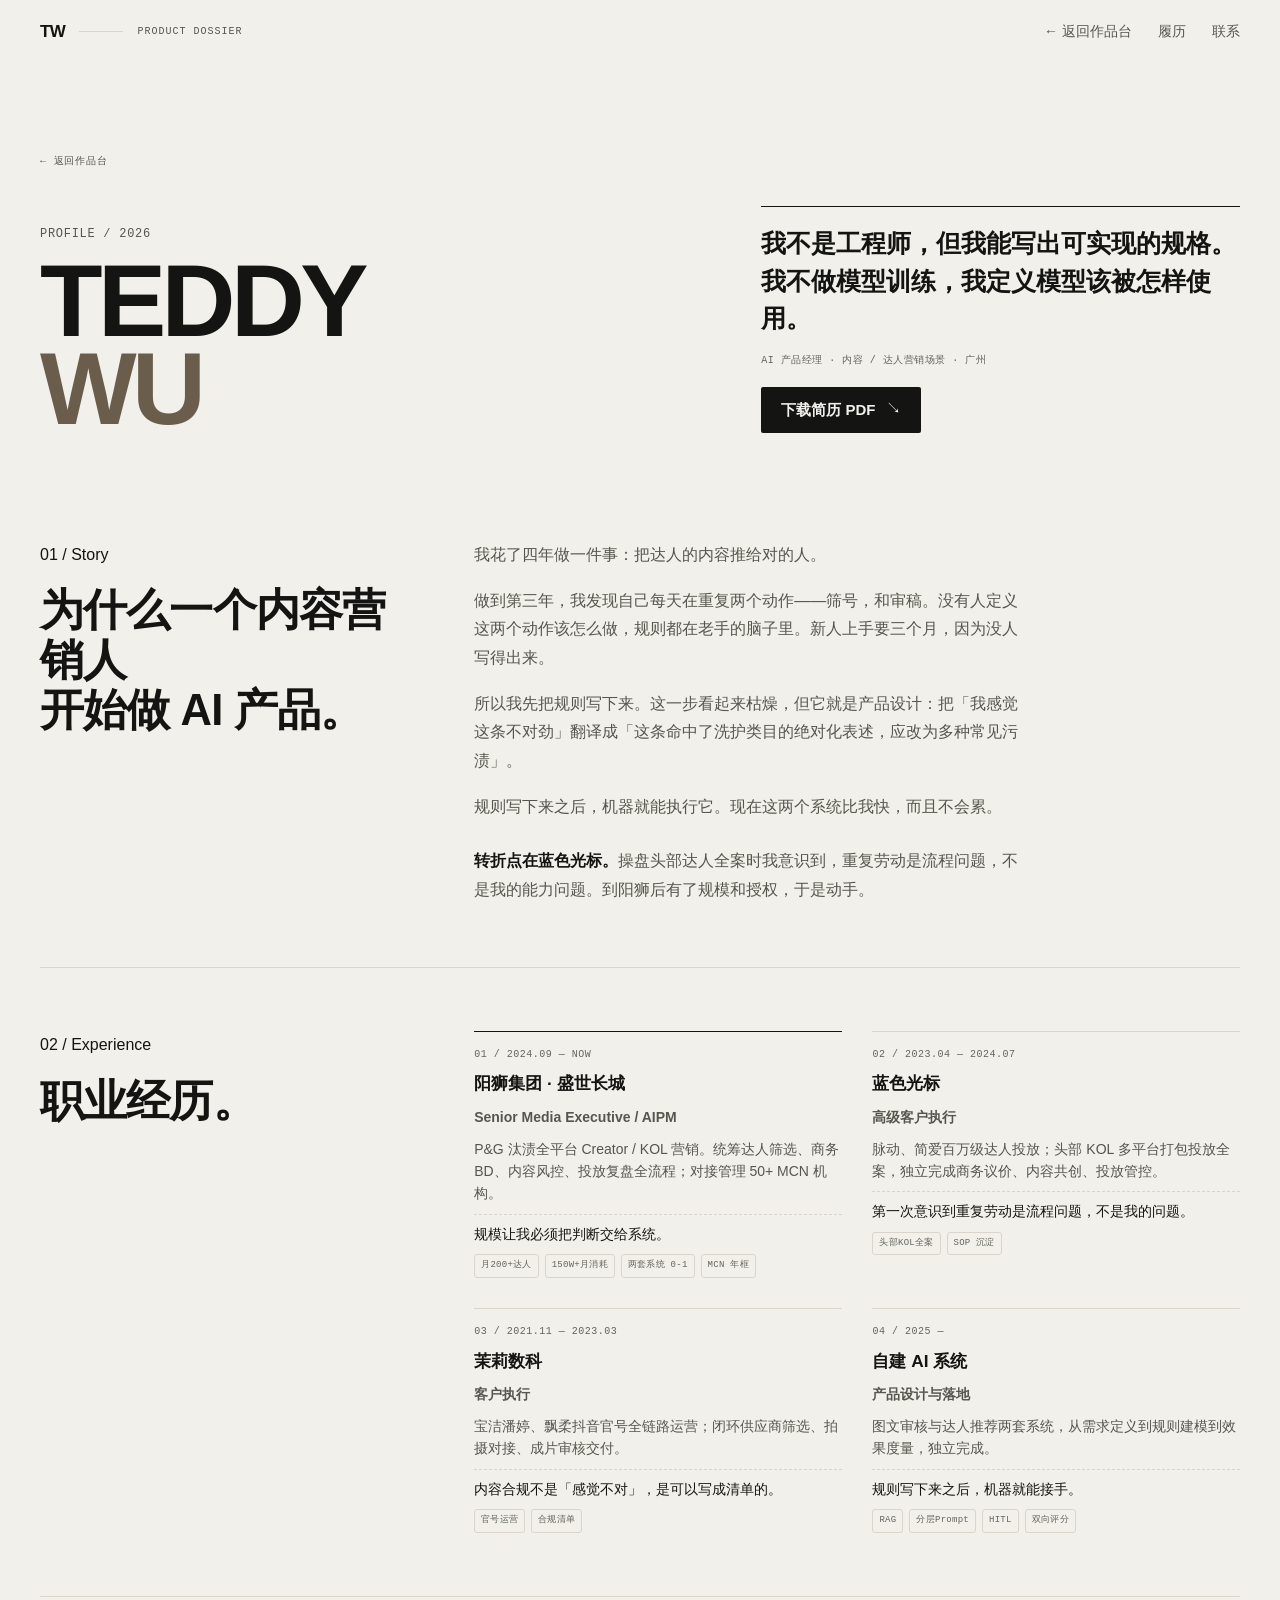
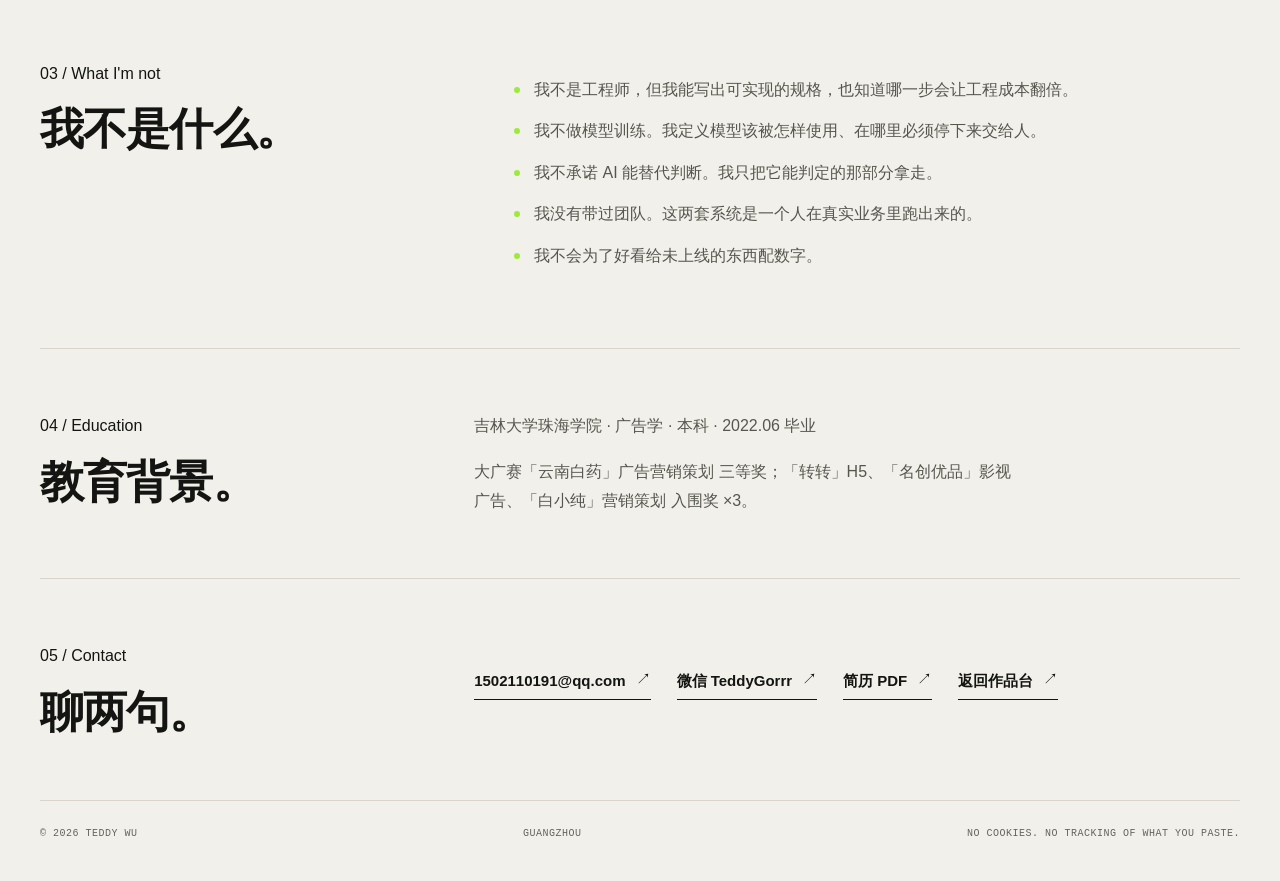
==== commit 5fa5d58b: "build: publish dist" ====
--- a/profile/index.html
+++ b/profile/index.html
@@ -3,16 +3,14 @@
 <head>
 <meta charset="utf-8"><meta name="viewport" content="width=device-width,initial-scale=1,viewport-fit=cover">
 <title>履历 — 从投放一线到产品定义 · Teddy Wu</title>
-<meta name="description" content="AI 产品经理 Teddy Wu 完整履历：4 年达人营销一线操盘，月均 @@scale.creators@@ 达人，两套 AI 系统 0-1 落地。">
-<link rel="canonical" href="https://teddywu.site/profile/">
+<meta name="description" content="AI 产品经理 Teddy Wu 完整履历：4 年达人营销一线操盘，月均 200+ 达人，两套 AI 系统 0-1 落地。">
+<link rel="canonical" href="https://teddywu-0506.github.io/profile/">
 <meta property="og:type" content="article"><meta property="og:locale" content="zh_CN">
-<meta property="og:title" content="履历 — 从投放一线到产品定义 · Teddy Wu"><meta property="og:description" content="AI 产品经理 Teddy Wu 完整履历：4 年达人营销一线操盘，月均 @@scale.creators@@ 达人，两套 AI 系统 0-1 落地。"><meta property="og:url" content="/profile/">
+<meta property="og:title" content="履历 — 从投放一线到产品定义 · Teddy Wu"><meta property="og:description" content="AI 产品经理 Teddy Wu 完整履历：4 年达人营销一线操盘，月均 200+ 达人，两套 AI 系统 0-1 落地。"><meta property="og:url" content="/profile/">
 <meta property="og:image" content="/assets/img/og-home.png"><meta property="og:image:alt" content="履历 — 从投放一线到产品定义 · Teddy Wu">
 <meta name="twitter:card" content="summary_large_image"><meta name="theme-color" content="#F2F0EA">
 <link rel="icon" href="/assets/favicon.svg" type="image/svg+xml">
-<link rel="stylesheet" href="/assets/css/fonts.css"><link rel="stylesheet" href="/assets/css/tokens.css">
-<link rel="stylesheet" href="/assets/css/base.css"><link rel="stylesheet" href="/assets/css/deck.css">
-<link rel="stylesheet" href="/assets/css/components.css"><link rel="stylesheet" href="/assets/css/pages.css">
+<link rel="stylesheet" href="/assets/css/site.css">
 <script>document.documentElement.className='js'</script>
 </head>
 <body class="doc">
@@ -42,7 +40,7 @@
 <section class="sec"><div class="sec-grid">
   <div><span class="sec-kicker">02 / Experience</span><h2>职业经历。</h2></div>
   <div><div class="career" style="grid-template-columns:1fr 1fr;margin-top:0">
-    <div class="career-col"><span class="cc-idx">01 / 2024.09 — NOW</span><h3 class="cc-org">阳狮集团 · 盛世长城</h3><p class="cc-role">Senior Media Executive / AIPM</p><p class="cc-scope">P&amp;G 汰渍全平台 Creator / KOL 营销。统筹达人筛选、商务 BD、内容风控、投放复盘全流程；对接管理 50+ MCN 机构。</p><p class="cc-judge">规模让我必须把判断交给系统。</p><div class="cc-tags"><span>月200+达人</span><span>@@scale.spend@@月消耗</span><span>两套系统 0-1</span><span>MCN 年框</span></div></div>
+    <div class="career-col"><span class="cc-idx">01 / 2024.09 — NOW</span><h3 class="cc-org">阳狮集团 · 盛世长城</h3><p class="cc-role">Senior Media Executive / AIPM</p><p class="cc-scope">P&amp;G 汰渍全平台 Creator / KOL 营销。统筹达人筛选、商务 BD、内容风控、投放复盘全流程；对接管理 50+ MCN 机构。</p><p class="cc-judge">规模让我必须把判断交给系统。</p><div class="cc-tags"><span>月200+达人</span><span>150W+月消耗</span><span>两套系统 0-1</span><span>MCN 年框</span></div></div>
     <div class="career-col"><span class="cc-idx">02 / 2023.04 — 2024.07</span><h3 class="cc-org">蓝色光标</h3><p class="cc-role">高级客户执行</p><p class="cc-scope">脉动、简爱百万级达人投放；头部 KOL 多平台打包投放全案，独立完成商务议价、内容共创、投放管控。</p><p class="cc-judge">第一次意识到重复劳动是流程问题，不是我的问题。</p><div class="cc-tags"><span>头部KOL全案</span><span>SOP 沉淀</span></div></div>
     <div class="career-col"><span class="cc-idx">03 / 2021.11 — 2023.03</span><h3 class="cc-org">茉莉数科</h3><p class="cc-role">客户执行</p><p class="cc-scope">宝洁潘婷、飘柔抖音官号全链路运营；闭环供应商筛选、拍摄对接、成片审核交付。</p><p class="cc-judge">内容合规不是「感觉不对」，是可以写成清单的。</p><div class="cc-tags"><span>官号运营</span><span>合规清单</span></div></div>
     <div class="career-col"><span class="cc-idx">04 / 2025 —</span><h3 class="cc-org">自建 AI 系统</h3><p class="cc-role">产品设计与落地</p><p class="cc-scope">图文审核与达人推荐两套系统，从需求定义到规则建模到效果度量，独立完成。</p><p class="cc-judge">规则写下来之后，机器就能接手。</p><div class="cc-tags"><span>RAG</span><span>分层Prompt</span><span>HITL</span><span>双向评分</span></div></div>
--- a/assets/css/site.css
+++ b/assets/css/site.css
@@ -0,0 +1,843 @@
+/* ==== fonts.css ==== */
+/* self-hosted latin subsets */
+@font-face{font-family:'Bricolage Grotesque';font-style:normal;font-weight:500;font-display:swap;src:url('/assets/fonts/BricolageGrotesque-normal-500.woff2') format('woff2');unicode-range:U+0000-00FF, U+0131, U+0152-0153, U+02BB-02BC, U+02C6, U+02DA, U+02DC, U+0304, U+0308, U+0329, U+2000-206F, U+20AC, U+2122, U+2191, U+2193, U+2212, U+2215, U+FEFF, U+FFFD;}
+@font-face{font-family:'Bricolage Grotesque';font-style:normal;font-weight:700;font-display:swap;src:url('/assets/fonts/BricolageGrotesque-normal-700.woff2') format('woff2');unicode-range:U+0000-00FF, U+0131, U+0152-0153, U+02BB-02BC, U+02C6, U+02DA, U+02DC, U+0304, U+0308, U+0329, U+2000-206F, U+20AC, U+2122, U+2191, U+2193, U+2212, U+2215, U+FEFF, U+FFFD;}
+@font-face{font-family:'Inter Tight';font-style:normal;font-weight:400;font-display:swap;src:url('/assets/fonts/InterTight-normal-400.woff2') format('woff2');unicode-range:U+0000-00FF, U+0131, U+0152-0153, U+02BB-02BC, U+02C6, U+02DA, U+02DC, U+0304, U+0308, U+0329, U+2000-206F, U+20AC, U+2122, U+2191, U+2193, U+2212, U+2215, U+FEFF, U+FFFD;}
+@font-face{font-family:'Inter Tight';font-style:normal;font-weight:600;font-display:swap;src:url('/assets/fonts/InterTight-normal-600.woff2') format('woff2');unicode-range:U+0000-00FF, U+0131, U+0152-0153, U+02BB-02BC, U+02C6, U+02DA, U+02DC, U+0304, U+0308, U+0329, U+2000-206F, U+20AC, U+2122, U+2191, U+2193, U+2212, U+2215, U+FEFF, U+FFFD;}
+@font-face{font-family:'JetBrains Mono';font-style:normal;font-weight:400;font-display:swap;src:url('/assets/fonts/JetBrainsMono-normal-400.woff2') format('woff2');unicode-range:U+0000-00FF, U+0131, U+0152-0153, U+02BB-02BC, U+02C6, U+02DA, U+02DC, U+0304, U+0308, U+0329, U+2000-206F, U+20AC, U+2122, U+2191, U+2193, U+2212, U+2215, U+FEFF, U+FFFD;}
+@font-face{font-family:'Newsreader';font-style:italic;font-weight:400;font-display:swap;src:url('/assets/fonts/Newsreader-italic-400.woff2') format('woff2');unicode-range:U+0000-00FF, U+0131, U+0152-0153, U+02BB-02BC, U+02C6, U+02DA, U+02DC, U+0304, U+0308, U+0329, U+2000-206F, U+20AC, U+2122, U+2191, U+2193, U+2212, U+2215, U+FEFF, U+FFFD;}
+
+/* ==== tokens.css ==== */
+/* ============ LAYER 1 · PRIMITIVE ============ */
+:root{
+  --paper-0:#ffffff; --paper-1:#F2F0EA; --paper-2:#E8E5DD;
+  --ink-900:#141512; --ink-700:#3A3C36; --ink-600:#55574F; --ink-500:#63655D; --ink-400:#9A9C93;
+  --line-1:#D9D5CB; --line-2:#2E302A;
+  --signal-500:#9DE93C; --signal-700:#4F6E10;   /* measured 5.16:1 on paper; #5E8218 was 3.94:1 */ --signal-100:#E7F5D0;
+  --warm-500:#6B5D4C;   /* measured 5.59:1 on paper; #8A7A66 was 3.64:1 */
+  --pass:#4E7A2E; --warn:#B87A1F; --fail:#B23A2E; --info:#3A5F8A;
+
+  --f-display:"Bricolage Grotesque","Helvetica Neue",Arial,sans-serif;
+  --f-body:"Inter Tight",Inter,-apple-system,"Segoe UI","PingFang SC","Hiragino Sans GB","Microsoft YaHei",sans-serif;
+  --f-mono:"JetBrains Mono",ui-monospace,"SFMono-Regular",Consolas,monospace;
+  --f-serif:Newsreader,Georgia,"Times New Roman",serif;
+  --f-cjk:"PingFang SC","Hiragino Sans GB","Microsoft YaHei","Noto Sans CJK SC",sans-serif;
+
+  /* LAYER 3 · COMPONENT */
+  --header-h:64px; --rail-h:56px; --stage-h:calc(100svh - var(--rail-h) - var(--header-h));
+  --gutter:56px; --stage-max:1600px; --content-max:1200px; --measure:720px;
+  --r-ui:4px; --r-window:8px; --r-chip:999px; --btn-r:2px;
+  --panel-shadow:0 20px 60px -16px rgba(20,21,18,.30);
+  --ease:cubic-bezier(.2,.7,.2,1);
+  /* measured from the reference implementation */
+  --ease-scene:cubic-bezier(.76,0,.24,1);
+  --ease-out-expo:cubic-bezier(.16,1,.3,1);
+  --dur-clip:.92s; --dur-fade:.48s; --dur-scale:1.1s; --dur-veil:.94s;
+  --s-section:64px; --s-block:40px; --s-tight:20px; --s-micro:10px;
+
+  /* TYPE SCALE · desktop 1440 */
+  --name-xl:148px; --h2-cjk:72px; --product-name:88px;
+  --h3:30px; --h4:20px; --body-l:19px; --body:17px; --body-s:14px;
+  --caption:12px; --micro:10px; --btn:15px; --stat-l:56px; --stat:32px;
+  --rail-num:20px; --ghost:200px;
+}
+/* ============ LAYER 2 · SEMANTIC (theme packs) ============ */
+:root,[data-theme="paper"]{
+  --bg-page:var(--paper-1); --bg-surface:var(--paper-2);
+  --text-primary:var(--ink-900); --text-secondary:var(--ink-600); --text-quiet:var(--ink-500);
+  --border:var(--line-1); --accent:var(--signal-700); --dot:var(--signal-500);
+  --btn-bg:var(--ink-900); --btn-fg:var(--paper-1);
+  --btn-bg-hover:var(--signal-500); --btn-fg-hover:var(--ink-900);
+  --ghost-color:var(--warm-500);
+}
+[data-theme="ink"]{
+  --bg-page:var(--ink-900); --bg-surface:#1B1D19;
+  --text-primary:var(--paper-1); --text-secondary:#9FA197; --text-quiet:#8B8D84;
+  --border:var(--line-2); --accent:var(--signal-500); --dot:var(--signal-500);
+  --btn-bg:var(--paper-1); --btn-fg:var(--ink-900);
+  --btn-bg-hover:var(--signal-500); --btn-fg-hover:var(--ink-900);
+  --ghost-color:var(--paper-1);
+}
+/* ============ BREAKPOINTS ============ */
+@media (max-width:1280px){
+  :root{--gutter:40px;--name-xl:124px;--h2-cjk:62px;--product-name:74px;--h3:27px;--h4:19px;
+    --body-l:18px;--body:16px;--caption:12px;--stat-l:48px;--stat:28px;--ghost:170px;
+    --s-section:56px;--s-block:36px}
+}
+@media (max-width:768px){
+  :root{--gutter:28px;--header-h:58px;--rail-h:52px;
+    --name-xl:92px;--h2-cjk:46px;--product-name:54px;--h3:24px;--h4:18px;
+    --body-l:17px;--body:16px;--body-s:13.5px;--caption:11px;--btn:14px;
+    --stat-l:38px;--stat:24px;--rail-num:17px;--ghost:0px;
+    --s-section:44px;--s-block:28px;--s-tight:16px;--stage-h:auto}
+}
+@media (max-width:480px){
+  :root{--gutter:20px;--name-xl:62px;--h2-cjk:34px;--product-name:40px;--h3:21px;
+    --body-l:16.5px;--body:15.5px;--body-s:13px;--caption:10.5px;--stat-l:30px;--stat:21px}
+}
+
+/* ==== base.css ==== */
+*,*::before,*::after{box-sizing:border-box}
+html{-webkit-text-size-adjust:100%;background:var(--paper-1);scroll-behavior:smooth;overflow-x:clip}
+body{margin:0;background:var(--bg-page);color:var(--text-primary);
+  font-family:var(--f-body);font-size:var(--body);line-height:1.72;
+  -webkit-font-smoothing:antialiased;text-rendering:optimizeLegibility;overflow-x:clip}
+::selection{background:var(--signal-500);color:var(--ink-900)}
+a{color:inherit;text-decoration:none}
+button,input,select,textarea{font:inherit;color:inherit}
+button{cursor:pointer;background:none;border:0;padding:0}
+img{display:block;max-width:100%}
+h1,h2,h3,h4,p{margin:0}
+:focus-visible{outline:2px solid var(--accent);outline-offset:2px;border-radius:1px}
+[hidden]{display:none!important}
+
+/* ---- typography utilities ---- */
+.mono{font-family:var(--f-mono);font-variant-numeric:tabular-nums}
+.kicker,.micro,.cell-label,.tag{font-family:var(--f-mono);text-transform:uppercase;
+  letter-spacing:.08em;font-size:var(--micro);font-weight:400;color:var(--text-secondary)}
+.kicker{font-size:var(--caption);letter-spacing:.06em}
+.name{font-family:var(--f-display);font-weight:700;font-size:var(--name-xl);
+  line-height:.86;letter-spacing:-.045em;text-transform:uppercase}
+.name .b{color:var(--text-primary)} .name .c{color:var(--warm-500)}
+.h2{font-family:var(--f-cjk);font-weight:700;font-size:var(--h2-cjk);
+  line-height:1.06;letter-spacing:-.02em}
+.product-name{font-family:var(--f-display);font-weight:700;font-size:var(--product-name);
+  line-height:.95;letter-spacing:-.04em;text-transform:uppercase}
+.h3{font-family:var(--f-cjk);font-weight:700;font-size:var(--h3);line-height:1.15;letter-spacing:-.02em}
+.h4{font-size:var(--h4);font-weight:600;line-height:1.3;letter-spacing:-.01em}
+.lede{font-family:var(--f-cjk);font-size:var(--body-l);line-height:1.7;color:var(--text-secondary);max-width:42ch}
+.prose{font-family:var(--f-cjk);font-size:var(--body);line-height:1.78;color:var(--text-secondary);max-width:62ch}
+.prose strong,.cell-body strong{color:var(--text-primary);font-weight:600}
+em{font-family:var(--f-serif);font-style:italic;font-weight:400;letter-spacing:-.01em}
+.stat{font-family:var(--f-mono);font-variant-numeric:tabular-nums;font-weight:500;
+  font-size:var(--stat);letter-spacing:-.02em;line-height:1}
+.stat-l{font-size:var(--stat-l);letter-spacing:-.03em}
+.sr-only{position:absolute;width:1px;height:1px;padding:0;margin:-1px;overflow:hidden;
+  clip:rect(0 0 0 0);white-space:nowrap;border:0}
+.skip{position:absolute;left:var(--gutter);top:-60px;z-index:60;background:var(--ink-900);
+  color:var(--paper-1);padding:10px 16px;font-size:var(--body-s)}
+.skip:focus{top:12px}
+
+/* ---- layout helpers ---- */
+.stage-inner{width:min(var(--stage-max),100% - (var(--gutter) * 2));margin-inline:auto}
+.rule{height:1px;background:var(--border);border:0}
+.dot{display:inline-block;width:6px;height:6px;border-radius:50%;background:var(--dot);
+  box-shadow:0 0 0 3px color-mix(in srgb,var(--dot) 14%,transparent)}
+@keyframes pulse{0%,100%{transform:scale(1);opacity:1}50%{transform:scale(1.35);opacity:.55}}
+.dot--live{animation:pulse 1.6s var(--ease) infinite}
+
+/* ==== deck.css ==== */
+/* ============ HEADER ============ */
+.site-header{position:fixed;z-index:40;inset:0 0 auto;height:var(--header-h);color:var(--text-primary);
+  display:flex;align-items:center;gap:28px;padding:0 var(--gutter);
+  background:color-mix(in srgb,var(--bg-page) 86%,transparent);
+  -webkit-backdrop-filter:blur(16px) saturate(1.3);backdrop-filter:blur(16px) saturate(1.3);
+  border-bottom:1px solid transparent;
+  transition:background .45s var(--ease),border-color .45s var(--ease),color .45s}
+.site-header.is-stuck{border-bottom-color:var(--border)}
+.brand{display:flex;align-items:center;gap:14px;flex:0 0 auto}
+.brand-mark{font-family:var(--f-display);font-weight:700;font-size:17px;letter-spacing:-.03em}
+.brand-rule{width:44px;height:1px;background:var(--border)}
+.brand-sub{font-family:var(--f-mono);font-size:var(--micro);letter-spacing:.1em;
+  text-transform:uppercase;color:var(--text-secondary);white-space:nowrap}
+.nav{display:flex;gap:26px;margin-left:auto;font-family:var(--f-cjk);font-size:var(--body-s);color:var(--text-secondary)}
+.nav a{position:relative;padding-block:6px;transition:color .2s}
+.nav a::after{content:'';position:absolute;left:0;right:0;bottom:0;height:1px;
+  background:var(--text-primary);transform:scaleX(0);transform-origin:left;transition:transform .25s var(--ease)}
+.nav a:hover{color:var(--text-primary)}
+.nav a[aria-current="true"]{color:var(--text-primary)}
+.nav a[aria-current="true"]::after{transform:scaleX(1)}
+.header-cta{margin-left:8px}
+
+/* ============ STAGE ============ */
+.stage{position:relative;margin-top:var(--header-h);height:var(--stage-h);overflow:hidden;isolation:isolate}
+.scene-stack{position:absolute;inset:0}
+.scene{position:absolute;inset:0;display:flex;flex-direction:column;
+  background:var(--bg-page);color:var(--text-primary);
+  clip-path:inset(0 0 0 100%);visibility:hidden;opacity:0;pointer-events:none;
+  transform:scale(1.025);overflow:hidden;
+  transition:clip-path var(--dur-clip) var(--ease-scene),opacity var(--dur-fade) ease,
+             transform var(--dur-scale) var(--ease-out-expo),visibility 0s linear var(--dur-clip)}
+.scene.is-active{clip-path:inset(0);visibility:visible;opacity:1;pointer-events:auto;
+  transform:scale(1);z-index:3;transition-delay:0s}
+.scene-body{flex:1 1 auto;min-height:0;overflow-y:auto;overscroll-behavior-y:contain;
+  scrollbar-width:none;display:flex;flex-direction:column;justify-content:center}
+.scene-body::-webkit-scrollbar{display:none}
+.scene-pad{width:min(var(--stage-max),100% - (var(--gutter) * 2));margin-inline:auto;padding-block:var(--s-section)}
+
+/* ---- sweeping difference veil on every scene change ---- */
+.veil{position:absolute;inset:0;z-index:40;pointer-events:none;overflow:hidden;visibility:hidden}
+.veil i{position:absolute;inset:0;width:42%;transform:translate(-110%) skew(-5deg);
+  mix-blend-mode:difference;
+  background:linear-gradient(90deg,#0000,#ffffff94 47%,#10100fc7 52%,#0000)}
+.stage.is-cutting .veil{visibility:visible}
+.stage.is-cutting .veil i{animation:optical-cut var(--dur-veil) var(--ease-scene) both}
+.stage.is-cutting[data-direction="backward"] .veil i{animation-name:optical-cut-back}
+@keyframes optical-cut{from{transform:translate(-110%) skew(-5deg)}to{transform:translate(350%) skew(-5deg)}}
+@keyframes optical-cut-back{from{transform:translate(350%) skew(-5deg)}to{transform:translate(-110%) skew(-5deg)}}
+
+/* ---- content resolve: replayed every time a scene becomes active ---- */
+.scene .resolve{animation:none}
+.scene.is-active .resolve{animation:content-resolve .92s var(--ease-out-expo) .15s both}
+.scene.is-active .resolve-copy{animation:copy-resolve .68s var(--ease-out-expo) .15s both}
+.scene.is-active .resolve-focus{animation:focus-resolve .76s var(--ease-out-expo) .15s both}
+.scene.is-active .resolve-view{animation:view-resolve .56s var(--ease-out-expo) .1s both}
+@keyframes content-resolve{from{filter:blur(9px);opacity:0}to{filter:blur(0);opacity:1}}
+@keyframes copy-resolve{from{filter:blur(7px);opacity:0;transform:translate(-1rem)}to{filter:blur(0);opacity:1;transform:translate(0)}}
+@keyframes focus-resolve{from{clip-path:circle(18% at 58% 48%);filter:blur(8px);opacity:.35;transform:scale(.97)}
+  to{clip-path:circle(82%);filter:blur(0);opacity:1;transform:scale(1)}}
+@keyframes view-resolve{from{clip-path:inset(0 0 45%);opacity:0;transform:translateY(.8rem)}to{clip-path:inset(0);opacity:1;transform:translateY(0)}}
+
+/* vertical mode: no-js fallback + <=768px */
+html.no-js .stage, .stage.is-vertical{height:auto;overflow:visible;isolation:auto}
+html.no-js .scene-stack, .stage.is-vertical .scene-stack{position:static}
+html.no-js .scene, .stage.is-vertical .scene{position:relative;inset:auto;height:auto;min-height:0;
+  visibility:visible;opacity:1;pointer-events:auto;transform:none;clip-path:none;
+  transition:none;border-top:1px solid var(--border);overflow:visible}
+html.no-js .scene:first-child, .stage.is-vertical .scene:first-child{border-top:0}
+html.no-js .scene-body, .stage.is-vertical .scene-body{overflow:visible;min-height:0}
+.stage.is-vertical .scene{scroll-margin-top:var(--header-h)}
+.stage.is-vertical .veil{display:none}
+.stage.is-vertical .scene .resolve,.stage.is-vertical .scene .resolve-copy,
+.stage.is-vertical .scene .resolve-focus,.stage.is-vertical .scene .resolve-view{animation:none}
+
+/* ============ PROGRESS RAIL ============ */
+.rail{position:fixed;z-index:40;inset:auto 0 0;height:var(--rail-h);color:var(--text-primary);
+  display:flex;align-items:center;gap:clamp(14px,3vw,32px);padding:0 var(--gutter);
+  padding-bottom:env(safe-area-inset-bottom);
+  background:color-mix(in srgb,var(--bg-page) 90%,transparent);
+  -webkit-backdrop-filter:blur(16px);backdrop-filter:blur(16px);
+  border-top:1px solid var(--border);transition:background .45s var(--ease),border-color .45s}
+.rail-index{font-family:var(--f-mono);font-size:var(--rail-num);font-weight:500;
+  letter-spacing:-.02em;white-space:nowrap}
+.rail-index .tot{font-size:.68em;color:var(--text-quiet);font-weight:400}
+.rail-segs{display:flex;align-items:center;gap:8px;flex:1;max-width:440px}
+.rail-seg{position:relative;height:2px;background:transparent;overflow:hidden}
+.rail-seg::after{content:'';position:absolute;inset:-11px 0;cursor:pointer}
+.rail-seg.w10{flex:10 1 0}.rail-seg.w22{flex:22 1 0}.rail-seg.w16{flex:16 1 0}.rail-seg.w06{flex:6 1 0}
+.rail-seg i{display:block;height:100%;width:100%;background:var(--border);
+  transform:scaleX(0);transform-origin:left;opacity:.3;
+  transition:opacity .35s ease,transform .7s var(--ease-scene)}
+.rail-seg.is-passed i,.rail-seg.is-current i{background:var(--text-primary);opacity:.85;transform:scaleX(1)}
+.rail-seg.is-current i{opacity:1}
+.rail-seg:hover i,.rail-seg:focus-visible i{background:var(--signal-500);opacity:1}
+
+.rail-name{font-family:var(--f-mono);font-size:var(--micro);letter-spacing:.14em;
+  text-transform:uppercase;color:var(--text-secondary);min-width:88px;text-align:center}
+.rail-nav{display:flex;align-items:center;gap:12px;margin-left:auto}
+.rail-arrow{width:36px;height:36px;border:1px solid var(--border);border-radius:50%;
+  display:grid;place-items:center;font-size:13px;color:var(--text-primary);
+  transition:background .2s var(--ease),color .2s,transform .2s,border-color .2s}
+.rail-arrow:hover:not([disabled]){background:var(--text-primary);color:var(--bg-page);border-color:var(--text-primary)}
+.rail-arrow[disabled]{opacity:.3;cursor:not-allowed}
+.rail-hint{font-family:var(--f-mono);font-size:var(--micro);letter-spacing:.04em;color:var(--text-quiet)}
+.rail-jump{display:none}
+.rail-live{position:absolute;width:1px;height:1px;overflow:hidden;clip:rect(0 0 0 0)}
+
+@media (max-width:1050px){.rail-hint{display:none}.brand-rule,.brand-sub{display:none}}
+@media (max-width:768px){
+  .rail{gap:12px}
+  .rail-index,.rail-segs,.rail-name{display:none}
+  .rail-jump{display:block;position:relative;margin-right:auto}
+  .rail-jump summary{list-style:none;cursor:pointer;display:flex;align-items:center;gap:10px;
+    height:36px;padding:0 14px;border:1px solid var(--border);border-radius:var(--r-chip);
+    font-family:var(--f-mono);font-size:var(--micro);letter-spacing:.08em;text-transform:uppercase}
+  .rail-jump summary::-webkit-details-marker{display:none}
+  .rail-jump summary::after{content:'';width:5px;height:5px;border-right:1px solid currentColor;
+    border-bottom:1px solid currentColor;transform:rotate(-45deg) translateY(-2px)}
+  .rail-jump[open] .rail-menu{display:grid}
+  .rail-menu{position:absolute;bottom:calc(100% + 10px);left:0;min-width:220px;padding:6px;
+    display:grid;gap:2px;background:var(--bg-page);border:1px solid var(--border);
+    border-radius:var(--r-window);box-shadow:var(--panel-shadow)}
+  .rail-menu a{display:flex;justify-content:space-between;gap:16px;padding:11px 12px;
+    font-family:var(--f-mono);font-size:var(--micro);letter-spacing:.06em;text-transform:uppercase;
+    border-radius:var(--r-ui)}
+  .rail-menu a:hover,.rail-menu a[aria-current="true"]{background:var(--bg-surface)}
+  .nav{display:none}
+  .header-cta{margin-left:auto}
+}
+
+/* ==== components.css ==== */
+/* ============ BUTTONS ============ */
+.btn{display:inline-flex;align-items:center;gap:10px;font-size:var(--btn);font-weight:600;
+  font-family:var(--f-cjk);letter-spacing:0;white-space:nowrap;
+  transition:background .2s var(--ease),color .2s,border-color .2s,gap .2s var(--ease),transform .12s}
+.btn .ar{font-family:var(--f-mono);font-weight:400;transition:transform .2s var(--ease)}
+.btn:hover .ar{transform:translate(3px,3px)}
+.btn--solid{height:46px;padding:0 20px;background:var(--btn-bg);color:var(--btn-fg);border-radius:var(--btn-r)}
+.btn--solid:hover{background:var(--btn-bg-hover);color:var(--btn-fg-hover)}
+.btn--solid:active{transform:translateY(1px)}
+.btn--link{position:relative;padding-bottom:5px;border-bottom:1px solid var(--text-primary)}
+.btn--link::after{content:'';position:absolute;left:0;bottom:-1px;width:0;height:2px;background:var(--text-primary);transition:width .25s var(--ease)}
+.btn--link:hover::after{width:100%}
+.btn[disabled]{opacity:.4;pointer-events:none}
+.btn--sm{height:36px;font-size:var(--body-s);padding:0 14px}
+.btn[aria-busy="true"]{position:relative;color:transparent}
+.btn[aria-busy="true"]::before{content:'';position:absolute;inset:0;margin:auto;width:16px;height:16px;
+  border:2px solid color-mix(in srgb,currentColor 30%,transparent);border-top-color:var(--btn-fg);
+  border-radius:50%;animation:spin .7s linear infinite}
+@keyframes spin{to{transform:rotate(360deg)}}
+
+/* ============ GHOST WORDMARK ============ */
+.ghost{position:absolute;z-index:0;pointer-events:none;user-select:none;white-space:nowrap;
+  font-family:var(--f-display);font-weight:700;font-size:var(--ghost);line-height:.8;
+  letter-spacing:-.05em;text-transform:uppercase;color:var(--ghost-color);opacity:.055}
+.ghost--br{right:calc(var(--gutter) * -1);bottom:-.18em}
+.ghost--r{right:-.06em;top:50%;transform:translateY(-50%)}
+
+/* ============ SCENE 1 · IDENTITY ============ */
+/* The portrait stretches to the grid row. Without a definite row height the row
+   tracks the text column, so any reflow above moves the portrait box (0.26 CLS).
+   min-height:100% pins the row to the scene instead. */
+.scene--identity .scene-pad{position:relative;display:grid;grid-template-columns:1.18fr .82fr;
+  gap:clamp(28px,4.4vw,72px);align-items:center;padding-block:clamp(18px,4vh,48px);min-height:100%}
+.id-left{display:grid;gap:clamp(20px,3.4vh,36px);position:relative;z-index:1}
+.id-year{font-family:var(--f-mono);font-size:var(--micro);letter-spacing:.14em;text-transform:uppercase;color:var(--text-secondary)}
+.id-eyebrow{font-family:var(--f-mono);font-size:var(--caption);letter-spacing:.06em;text-transform:uppercase;
+  color:var(--text-secondary);display:flex;align-items:center;gap:10px;flex-wrap:wrap}
+.id-actions{display:flex;align-items:center;gap:28px;flex-wrap:wrap}
+.id-status{font-family:var(--f-mono);font-size:var(--micro);letter-spacing:.06em;color:var(--text-quiet);
+  display:flex;align-items:center;gap:8px;text-transform:uppercase}
+.portrait{position:relative;align-self:stretch;min-height:0}
+.portrait-frame{position:absolute;inset:calc(var(--header-h) * -1) calc(var(--gutter) * -1) calc(var(--rail-h) * -1) -8%;
+  overflow:hidden;background:var(--paper-2)}
+.portrait-frame img{width:100%;height:100%;object-fit:cover;object-position:center 28%}
+.portrait-frame img{filter:grayscale(.18) contrast(1.03)}
+.portrait-cap{position:absolute;left:22px;right:auto;bottom:22px;padding:6px 12px;
+  background:var(--paper-1);font-family:var(--f-mono);font-size:var(--micro);letter-spacing:.08em;text-transform:uppercase}
+/* placeholder illustration blends into paper; drop this class when a real photo replaces it */
+.portrait-frame--illus img{background:var(--paper-1);mix-blend-mode:multiply;filter:none}
+.lede{max-width:38ch}
+@media (max-width:768px){
+  .scene--identity .scene-pad{grid-template-columns:1fr;gap:28px}
+  .portrait-frame{position:relative;inset:auto;aspect-ratio:4/5;max-height:340px}
+  .portrait-cap{left:0;bottom:0}
+}
+
+/* ============ SCENE 2 · WORK ============ */
+.scene--work .scene-pad{display:grid;gap:clamp(16px,2.6vh,28px)}
+.work-head{display:flex;align-items:baseline;justify-content:space-between;gap:20px;flex-wrap:wrap}
+.switcher{display:flex;gap:0;border-top:1px solid var(--border)}
+.switcher [role="tab"]{position:relative;display:grid;gap:5px;padding:14px 22px 14px 0;margin-right:26px;
+  text-align:left;border-top:2px solid transparent;margin-top:-1px;transition:border-color .2s,opacity .2s;opacity:.6}
+.switcher [role="tab"]:hover{opacity:.85}
+.switcher [role="tab"][aria-selected="true"]{border-top-color:var(--text-primary);opacity:1}
+.sw-idx{font-family:var(--f-mono);font-size:var(--micro);letter-spacing:.08em;color:var(--text-secondary)}
+.sw-name{font-family:var(--f-display);font-weight:600;font-size:clamp(15px,1.35vw,19px);letter-spacing:-.01em;text-transform:uppercase}
+.sw-cn{font-family:var(--f-cjk);font-size:var(--body-s);font-weight:600}
+.sw-state{font-family:var(--f-mono);font-size:var(--micro);letter-spacing:.05em;color:var(--text-quiet);text-transform:uppercase}
+@media (max-width:768px){
+  .switcher{overflow-x:auto;scroll-snap-type:x mandatory;-webkit-overflow-scrolling:touch;
+    scrollbar-width:none;padding-bottom:4px}
+  .switcher::-webkit-scrollbar{display:none}
+  .switcher [role="tab"]{flex:0 0 auto;scroll-snap-align:start;padding-right:18px;margin-right:18px}
+}
+
+.work-panel{display:grid;grid-template-columns:7fr 5fr;gap:clamp(24px,3.4vw,56px);align-items:start;
+  position:relative;z-index:1}
+.work-panel.is-live{grid-template-columns:4fr 8fr}
+.work-intro{display:grid;gap:12px;margin-bottom:clamp(16px,2.4vh,26px)}
+.work-thesis{font-family:var(--f-cjk);font-size:clamp(17px,1.5vw,21px);font-weight:600;line-height:1.45;max-width:34ch}
+.work-cn-name{font-family:var(--f-cjk);font-size:clamp(18px,1.6vw,22px);font-weight:700;color:var(--warm-500);letter-spacing:.01em}
+
+/* six-cell grid */
+.grid6{display:grid;grid-template-columns:1fr 1fr;border-top:1px solid var(--border);border-left:1px solid var(--border)}
+.cell{padding:clamp(12px,1.6vh,18px) clamp(12px,1.4vw,20px);border-right:1px solid var(--border);
+  border-bottom:1px solid var(--border);position:relative;transition:background .2s}
+.cell-label{display:block;margin-bottom:7px}
+.cell-body{font-family:var(--f-cjk);font-size:var(--body-s);line-height:1.62;color:var(--text-secondary)}
+.cell--result{cursor:pointer}
+.cell--result:hover,.cell--evidence:hover{background:color-mix(in srgb,var(--signal-500) 7%,transparent)}
+.cell--result::before,.cell--evidence::before{content:'';position:absolute;left:-1px;top:0;bottom:0;width:2px;
+  background:var(--signal-500);transform:scaleY(0);transform-origin:top;transition:transform .22s var(--ease)}
+.cell--result:hover::before,.cell--evidence:hover::before{transform:scaleY(1)}
+.cell-stat{display:flex;align-items:baseline;gap:8px;flex-wrap:wrap;margin-bottom:6px}
+.cell-stat .stat{font-size:clamp(22px,2.2vw,30px)}
+.cell-arrow{position:absolute;right:14px;bottom:12px;font-family:var(--f-mono);font-size:var(--micro);color:var(--accent)}
+.provenance{display:none;padding:10px 0 0;font-family:var(--f-mono);font-size:var(--micro);
+  line-height:1.6;letter-spacing:.02em;color:var(--text-quiet);text-transform:none}
+.provenance.is-open{display:block}
+.work-cta{display:flex;align-items:center;gap:26px;padding-top:clamp(12px,1.8vh,20px);flex-wrap:wrap}
+@media (max-width:1050px){.work-panel,.work-panel.is-live{grid-template-columns:1fr}}
+@media (max-width:768px){.grid6{grid-template-columns:1fr}}
+
+/* ============ INK PRODUCT PANEL ============ */
+.panel{background:var(--ink-900);color:var(--paper-1);border-radius:var(--r-window);
+  padding:clamp(14px,1.5vw,20px);position:relative;overflow:hidden}
+.panel--preview{box-shadow:0 12px 40px -18px rgba(20,21,18,.45)}
+.work-panel.is-live .panel{box-shadow:var(--panel-shadow)}
+.panel-bar{display:flex;align-items:center;gap:8px;padding-bottom:12px;margin-bottom:14px;
+  border-bottom:1px solid var(--line-2);font-family:var(--f-mono);font-size:var(--micro);
+  letter-spacing:.06em;color:#A9ACA3;text-transform:uppercase}
+.panel-bar i{width:7px;height:7px;border-radius:50%;background:#4A4E47;flex:0 0 auto}
+.panel-bar .ttl{margin-left:6px;color:#B4B8AE}
+.panel-bar .st{margin-left:auto;display:flex;align-items:center;gap:7px;color:var(--signal-500)}
+.panel-bar .st i{background:var(--signal-500);box-shadow:none;width:5px;height:5px}
+.panel-note{font-family:var(--f-mono);font-size:var(--micro);letter-spacing:.05em;
+  color:#8E9188;text-transform:uppercase;padding-top:12px;border-top:1px solid var(--line-2);margin-top:14px}
+@media (max-width:768px){.work-panel.is-live .panel{border-radius:0;margin-inline:calc(var(--gutter) * -1)}}
+
+/* ============ APP WINDOW (light UI on ink) ============ */
+.app{background:var(--paper-1);color:var(--ink-900);border-radius:var(--r-ui);overflow:hidden}
+.app-doc{padding:clamp(14px,1.5vw,20px)}
+.app-doc h4{font-family:var(--f-cjk);font-size:clamp(15px,1.3vw,18px);font-weight:600;line-height:1.4;margin:12px 0 10px}
+.app-doc p{font-family:var(--f-cjk);font-size:var(--body-s);line-height:1.75;color:var(--ink-500)}
+.app-line{padding:2px 4px;border-radius:2px;transition:background .3s var(--ease)}
+.app-line.is-hl{background:var(--signal-100)}
+.app-line.is-hl2{background:#FBEBD2}
+.app-tag{display:inline-block;padding:4px 7px;background:var(--paper-2);color:var(--ink-500);
+  font-family:var(--f-mono);font-size:9px;letter-spacing:.04em;margin-top:10px}
+.app-metrics{display:grid;grid-template-columns:repeat(3,1fr);gap:8px;padding:0 clamp(14px,1.5vw,20px) clamp(14px,1.5vw,20px)}
+.app-metrics div{padding:10px;border:1px solid var(--line-1);border-radius:3px}
+.app-metrics b{display:block;font-family:var(--f-mono);font-size:clamp(15px,1.5vw,20px);font-weight:500;letter-spacing:-.02em;color:var(--signal-700)}
+.app-metrics span{display:block;margin-top:4px;font-family:var(--f-mono);font-size:9px;letter-spacing:.04em;color:#63655D;text-transform:uppercase}
+@media (max-width:768px){.app-metrics{grid-template-columns:1fr}}
+
+/* ============ CHIPS ============ */
+.chip{display:inline-flex;align-items:center;gap:7px;height:32px;padding:0 12px;
+  border:1px solid var(--border);border-radius:var(--r-chip);
+  font-family:var(--f-mono);font-size:var(--micro);letter-spacing:.05em;text-transform:uppercase;
+  color:var(--text-secondary);transition:background .18s,color .18s,border-color .18s}
+.chip:hover{border-color:var(--text-primary);color:var(--text-primary)}
+.chip[aria-pressed="true"],.chip.is-on{background:var(--text-primary);color:var(--bg-page);border-color:var(--text-primary)}
+.chip-row{display:flex;flex-wrap:wrap;gap:8px}
+
+/* ============ PIPELINE ============ */
+.pipe{display:flex;align-items:flex-start;gap:0;margin:0 0 18px;padding:0;list-style:none}
+.pipe-step{flex:1;position:relative;display:grid;gap:7px;padding-right:10px;text-align:left}
+.pipe-step::before{content:'';position:absolute;top:6px;left:0;right:0;height:1px;background:var(--line-2)}
+.pipe-step:first-child::before{left:6px}.pipe-step:last-child::before{right:auto;width:12px}
+.pipe-dot{position:relative;width:13px;height:13px;border-radius:50%;background:#3A3D37;
+  border:1px solid #4A4E47;transition:background .2s,border-color .2s,box-shadow .2s}
+.pipe-name{font-family:var(--f-mono);font-size:11px;letter-spacing:.03em;color:#9A9C93;text-transform:uppercase;line-height:1.4}
+.pipe-step.is-running .pipe-dot{background:var(--signal-500);border-color:var(--signal-500);
+  box-shadow:0 0 0 4px rgba(157,233,60,.16);animation:pulse 1s var(--ease) infinite}
+.pipe-step.is-running .pipe-name{color:var(--signal-500)}
+.pipe-step.is-done .pipe-dot{background:var(--paper-1);border-color:var(--paper-1)}
+.pipe-step.is-done .pipe-name{color:#A9ACA3}
+.pipe-step.is-error .pipe-dot{background:var(--fail);border-color:var(--fail)}
+.pipe-log{font-family:var(--f-mono);font-size:var(--micro);letter-spacing:.02em;color:#A9ACA3;
+  min-height:1.5em;margin-bottom:14px}
+@media (max-width:768px){
+  .pipe{flex-direction:column;gap:10px}
+  .pipe-step{padding-left:22px}
+  .pipe-step::before{top:0;bottom:0;left:6px;right:auto;width:1px;height:auto}
+}
+
+/* ============ DEMO ============ */
+.demo{display:grid;grid-template-columns:5fr 7fr;gap:0;min-height:340px}
+.demo-input{padding:clamp(14px,1.5vw,20px);border-right:1px solid var(--line-2);display:grid;
+  grid-template-rows:auto 1fr auto;gap:12px;align-content:start}
+.demo-out{padding:clamp(14px,1.5vw,20px);min-width:0}
+.f-label{display:block;font-family:var(--f-mono);font-size:var(--micro);letter-spacing:.06em;
+  text-transform:uppercase;color:#A9ACA3;margin-bottom:8px}
+textarea,.field{width:100%;background:var(--paper-1);color:var(--ink-900);border:1px solid #D6D3CB;
+  border-radius:var(--r-ui);padding:12px;font-family:var(--f-cjk);font-size:16px;line-height:1.65;resize:vertical}
+textarea{min-height:132px}
+textarea:focus-visible,.field:focus-visible{outline:2px solid var(--signal-500);outline-offset:1px}
+select.field{height:40px;padding:0 10px;font-size:13px;font-family:var(--f-body)}
+.demo-actions{display:flex;align-items:center;gap:14px;flex-wrap:wrap}
+.demo-actions .btn--solid{background:var(--signal-500);color:var(--ink-900)}
+.demo-actions .btn--solid:hover{background:var(--paper-1)}
+.hint{font-family:var(--f-mono);font-size:var(--micro);letter-spacing:.03em;color:#A9ACA3}
+.hint--err{color:#F2B5AC}
+.demo-state{display:grid;gap:12px;align-content:center;justify-items:start;min-height:200px;color:#9A9C93}
+.demo-state .box{border:1px dashed #3E423B;padding:16px;border-radius:var(--r-ui);
+  font-family:var(--f-mono);font-size:var(--micro);line-height:1.8;letter-spacing:.02em;color:#A9ACA3}
+.verdict{display:flex;align-items:baseline;gap:10px;flex-wrap:wrap;padding-bottom:12px;
+  border-bottom:1px solid var(--line-2);margin-bottom:14px}
+.verdict b{font-family:var(--f-mono);font-size:clamp(16px,1.6vw,21px);font-weight:500;letter-spacing:-.02em;color:var(--paper-1)}
+.verdict span{font-family:var(--f-mono);font-size:var(--micro);letter-spacing:.05em;text-transform:uppercase;color:#A9ACA3}
+.verdict--clear b{color:var(--signal-500)}
+@media (max-width:768px){
+  .demo{grid-template-columns:1fr}
+  .demo-input{border-right:0;border-bottom:1px solid var(--line-2)}
+}
+
+/* ============ FINDING CARD ============ */
+.findings{display:grid;gap:0}
+.finding{display:grid;grid-template-columns:1fr auto;gap:8px 16px;padding:14px 0;
+  border-bottom:1px solid var(--line-2);animation:rise .38s var(--ease) both}
+.finding:nth-child(2){animation-delay:.05s}.finding:nth-child(3){animation-delay:.1s}.finding:nth-child(4){animation-delay:.15s}
+/* transform-only: an opacity fade makes axe sample a blended foreground */
+@keyframes rise{from{transform:translateY(10px)}to{transform:none}}
+.finding-top{display:flex;align-items:center;gap:9px;flex-wrap:wrap}
+.sev{display:inline-flex;align-items:center;gap:5px;font-family:var(--f-mono);font-size:9px;
+  letter-spacing:.06em;text-transform:uppercase;padding:3px 7px;border-radius:3px}
+.sev--fail{background:rgba(178,58,46,.18);color:#F0A79C}
+.sev--warn{background:rgba(184,122,31,.18);color:#EFC489}
+.sev--sug{background:rgba(58,95,138,.2);color:#A8C6E4}
+.sev--human{background:rgba(157,233,60,.14);color:var(--signal-500)}
+.finding h5{font-family:var(--f-cjk);font-size:14px;font-weight:600;color:var(--paper-1);margin:0}
+.finding-body{grid-column:1/-1;display:grid;gap:7px}
+.finding-swap{font-family:var(--f-cjk);font-size:var(--body-s);line-height:1.6;color:#B4B8AE}
+.finding-swap del{color:#C98C82;text-decoration-color:rgba(201,140,130,.5)}
+.finding-swap ins{color:var(--signal-500);text-decoration:none;border-bottom:1px solid rgba(157,233,60,.4)}
+.finding-why{font-family:var(--f-mono);font-size:9px;letter-spacing:.03em;color:#9A9C93;line-height:1.7}
+.finding-acts{display:flex;gap:6px;align-self:center;flex-wrap:wrap;justify-content:flex-end}
+.finding-acts .btn{height:30px;padding:0 10px;border:1px solid #4A4E47;border-radius:3px;
+  font-family:var(--f-cjk);font-size:12px;font-weight:500;color:#C9CCC4;transition:.18s}
+.finding-acts .btn:hover{background:var(--paper-1);color:var(--ink-900);border-color:var(--paper-1)}
+.finding.is-resolved{opacity:.42}
+.finding.is-resolved .finding-acts{opacity:.5}
+.finding--human{border-left:2px solid var(--signal-500);padding-left:12px;margin-left:-14px}
+@media (max-width:640px){.finding{grid-template-columns:1fr}.finding-acts{justify-content:flex-start}}
+
+/* ============ CREATOR ROW ============ */
+.creators{display:grid;gap:0}
+.crow{display:grid;grid-template-columns:26px 36px 1fr auto 22px;align-items:center;gap:12px;
+  padding:12px 0;border-bottom:1px solid var(--line-2);animation:rise .38s var(--ease) both}
+.crow:nth-child(2){animation-delay:.05s}.crow:nth-child(3){animation-delay:.1s}
+.crow:nth-child(4){animation-delay:.15s}.crow:nth-child(5){animation-delay:.2s}
+.crow-rank{font-family:var(--f-mono);font-size:var(--micro);color:#9A9C93}
+.crow-av{width:36px;height:36px;border-radius:50%;display:grid;place-items:center;
+  font-family:var(--f-cjk);font-size:14px;font-weight:600;color:#fff}
+.crow-main{min-width:0}
+.crow-main b{display:block;font-family:var(--f-cjk);font-size:14px;font-weight:600;color:var(--paper-1);
+  white-space:nowrap;overflow:hidden;text-overflow:ellipsis}
+.crow-main span{display:block;font-family:var(--f-mono);font-size:9px;letter-spacing:.03em;color:#A9ACA3;margin-top:3px}
+.crow-score{font-family:var(--f-mono);font-size:clamp(15px,1.5vw,19px);font-weight:500;color:var(--signal-500);letter-spacing:-.02em}
+.crow-x{font-family:var(--f-mono);color:#9A9C93;font-size:13px;text-align:center}
+.crow.is-best .crow-x,.crow.is-best .crow-score{text-decoration:none}
+.crow.is-best{border-left:2px solid var(--signal-500);padding-left:12px;margin-left:-14px}
+.crow-detail{grid-column:1/-1;display:none;gap:14px;padding:14px 0 4px;border-top:1px dashed #34372F}
+.crow.is-open .crow-detail{display:grid}
+.dims{display:grid;gap:7px}
+.dim{display:grid;grid-template-columns:74px 1fr 38px;align-items:center;gap:10px;
+  font-family:var(--f-mono);font-size:9px;letter-spacing:.03em;color:#A9ACA3;text-transform:uppercase}
+.dim i{display:block;height:4px;background:#34372F;border-radius:2px;overflow:hidden}
+.dim i b{display:block;height:100%;background:var(--signal-500);border-radius:2px;
+  transform-origin:left;animation:grow .6s var(--ease) both}
+@keyframes grow{from{transform:scaleX(0)}}
+.dim em{font-style:normal;text-align:right;color:#B4B8AE;font-size:10px}
+.crow-note{font-family:var(--f-cjk);font-size:var(--body-s);line-height:1.65;color:#A9ACA3}
+.crow-facts{display:flex;flex-wrap:wrap;gap:8px}
+.crow-facts span{font-family:var(--f-mono);font-size:9px;letter-spacing:.03em;color:#A9ACA3;
+  border:1px solid #34372F;padding:4px 7px;border-radius:3px}
+@media (max-width:640px){.crow{grid-template-columns:22px 30px 1fr auto}.crow-x{display:none}
+  .crow-av{width:30px;height:30px;font-size:12px}.dim{grid-template-columns:62px 1fr 32px}}
+
+/* ============ SCENE 3 · TRAJECTORY ============ */
+.traj-head{display:flex;align-items:flex-start;justify-content:space-between;gap:24px;flex-wrap:wrap}
+.tabs{display:flex;gap:22px;border-bottom:1px solid var(--border);padding-bottom:0}
+.tabs [role="tab"]{position:relative;padding:8px 0 11px;font-family:var(--f-cjk);font-size:var(--body-s);
+  font-weight:600;color:var(--text-secondary);border-bottom:2px solid transparent;margin-bottom:-1px;transition:.2s}
+.tabs [role="tab"]:hover{color:var(--text-primary)}
+.tabs [role="tab"][aria-selected="true"]{color:var(--text-primary);border-bottom-color:var(--text-primary)}
+.career{display:grid;grid-template-columns:repeat(4,1fr);gap:clamp(16px,2.4vw,36px);margin-top:clamp(20px,3vh,36px)}
+.career-col{display:grid;gap:9px;align-content:start;padding-top:14px;border-top:1px solid var(--border)}
+.career-col:first-child{border-top-color:var(--text-primary)}
+.cc-idx{font-family:var(--f-mono);font-size:var(--micro);letter-spacing:.05em;color:var(--text-quiet)}
+.cc-org{font-family:var(--f-cjk);font-size:clamp(15px,1.35vw,18px);font-weight:700;line-height:1.35}
+.cc-role{font-family:var(--f-cjk);font-size:var(--body-s);font-weight:600;color:var(--text-secondary)}
+.cc-scope{font-family:var(--f-cjk);font-size:var(--body-s);line-height:1.6;color:var(--text-secondary)}
+.cc-judge{font-family:var(--f-cjk);font-size:var(--body-s);line-height:1.6;color:var(--text-primary);
+  padding-top:8px;border-top:1px dashed var(--border)}
+.cc-tags{display:flex;flex-wrap:wrap;gap:6px}
+.cc-tags span{font-family:var(--f-mono);font-size:9px;letter-spacing:.03em;color:var(--text-quiet);
+  border:1px solid var(--border);padding:3px 6px;border-radius:3px}
+.methods{display:grid;gap:clamp(10px,1.6vh,18px);margin-top:clamp(20px,3vh,34px);
+  grid-template-columns:1fr 1fr}
+.method{display:grid;grid-template-columns:auto 1fr;gap:14px;padding-top:14px;border-top:1px solid var(--border)}
+.method-n{font-family:var(--f-mono);font-size:var(--micro);color:var(--text-quiet);padding-top:4px}
+.method h4{font-family:var(--f-cjk);font-size:clamp(15px,1.3vw,18px);font-weight:700;line-height:1.4;margin-bottom:6px}
+.method p{font-family:var(--f-cjk);font-size:var(--body-s);line-height:1.68;color:var(--text-secondary)}
+.risk-note{grid-column:1/-1;display:grid;gap:8px;padding:16px;border:1px solid var(--border);
+  border-left:2px solid var(--warn);background:color-mix(in srgb,var(--bg-surface) 55%,transparent)}
+.risk-note h5{font-family:var(--f-mono);font-size:var(--micro);letter-spacing:.08em;text-transform:uppercase;color:var(--text-secondary)}
+.risk-note p{font-family:var(--f-cjk);font-size:var(--body-s);line-height:1.7;color:var(--text-secondary)}
+@media (max-width:1050px){.career{grid-template-columns:1fr 1fr}.methods{grid-template-columns:1fr}}
+@media (max-width:560px){.career{grid-template-columns:1fr}}
+
+/* ============ SCENE 4 · CONTACT ============ */
+.scene--contact{position:relative;overflow:hidden}
+.contact-pad{position:relative;z-index:1;display:grid;gap:clamp(18px,3vh,32px);min-height:100%;
+  align-content:center;padding-block:var(--s-section)}
+.contact-links{display:flex;gap:clamp(20px,3vw,40px);flex-wrap:wrap;margin-top:clamp(10px,2vh,20px)}
+.contact-links .btn--link .ar{font-family:var(--f-mono)}
+.contact-meta{margin-top:clamp(24px,4vh,48px);padding-top:16px;border-top:1px solid var(--border);
+  display:flex;gap:20px;flex-wrap:wrap;font-family:var(--f-mono);font-size:var(--micro);
+  letter-spacing:.05em;color:var(--text-quiet);text-transform:uppercase}
+.ghost--contact{font-size:clamp(60px,13vw,190px);line-height:.82;white-space:normal;width:max-content}
+
+/* ============ REVEAL ============ */
+.js .reveal{opacity:0;transform:translateY(14px)}
+.js .reveal.is-in{opacity:1;transform:none;transition:opacity .5s var(--ease),transform .5s var(--ease)}
+.js .reveal.d1{transition-delay:.05s}.js .reveal.d2{transition-delay:.1s}
+.js .reveal.d3{transition-delay:.15s}.js .reveal.d4{transition-delay:.2s}
+.js .reveal.d5{transition-delay:.25s}.js .reveal.d6{transition-delay:.3s}
+@media (prefers-reduced-motion:reduce){
+  *,*::before,*::after{animation-duration:.01ms!important;animation-iteration-count:1!important;
+    transition-duration:.01ms!important;scroll-behavior:auto!important}
+  .js .reveal{opacity:1;transform:none}
+  .dot--live{animation:none}
+}
+
+/* ============ WORK PANEL STATE MATRIX ============ */
+.work-panel .panel--live{display:none}
+.work-panel.is-live .panel--preview{display:none}
+.work-panel.is-live .panel--live{display:block}
+.work-panel.is-live .grid6{grid-template-columns:1fr}
+.work-panel.is-live .work-thesis{font-size:clamp(15px,1.3vw,17px)}
+.work-panel.is-live .cell-body{font-size:13px}
+.work-panel.is-live .product-name{font-size:clamp(26px,3vw,42px)}
+.work-panel.is-live .work-intro{margin-bottom:10px}
+.work-panel.is-live .cell--result,.work-panel.is-live .cell--evidence{display:none}
+
+/* no-js / vertical fallback: show every tab's content as a document */
+html.no-js .switcher{display:none}
+html.no-js .work-panel[hidden]{display:grid}
+html.no-js .work-panel{border-top:1px solid var(--border);padding-top:26px;margin-top:26px}
+html.no-js .work-panel .panel--live{display:none}
+html.no-js .tabs{display:none}
+html.no-js [role="tabpanel"][hidden]{display:block}
+html.no-js .demo-input{border-right:0;border-bottom:1px solid var(--line-2)}
+
+/* ============ SCENE 2 FIT (must land inside one viewport) ============ */
+.scene--work .scene-pad{padding-block:clamp(14px,2.6vh,30px);display:grid;gap:clamp(10px,1.8vh,20px)}
+.scene--work .work-head{padding-bottom:2px}
+.scene--work .switcher [role="tab"]{padding:9px 20px 9px 0;margin-right:22px;gap:3px}
+.scene--work .sw-state{font-size:9px}
+.scene--work .work-intro{gap:5px;margin-bottom:clamp(8px,1.4vh,16px)}
+.scene--work .product-name{font-size:clamp(34px,4.4vw,62px)}
+.scene--work .work-cn-name{font-size:clamp(14px,1.3vw,17px)}
+.scene--work .work-thesis{font-size:clamp(14px,1.4vw,17px);margin-top:4px}
+.scene--work .cell{padding:clamp(8px,1.2vh,14px) clamp(10px,1.2vw,16px)}
+.scene--work .cell-label{margin-bottom:5px;font-size:9px}
+.scene--work .cell-body{font-size:clamp(12px,1.05vw,13.5px);line-height:1.55}
+.scene--work .cell-stat .stat{font-size:clamp(19px,2vw,27px)}
+.scene--work .work-cta{padding-top:clamp(8px,1.2vh,14px);gap:22px}
+.scene--work .app-doc{padding:14px}
+.scene--work .app-doc h4{margin:8px 0 8px;font-size:15px}
+.scene--work .app-metrics{padding:0 14px 14px;gap:6px}
+.scene--work .app-metrics div{padding:8px}
+.scene--work .panel{padding:12px}
+@media (max-height:760px){
+  .scene--work .product-name{font-size:clamp(30px,3.6vw,44px)}
+  .scene--work .work-thesis{font-size:14px}
+  .scene--work .cell-body{font-size:12px}
+}
+/* trajectory + contact breathing room */
+.scene--trajectory .scene-pad{padding-block:clamp(16px,3vh,34px);display:grid;gap:clamp(10px,1.8vh,20px)}
+.scene--trajectory .career-col{padding-top:10px;gap:6px}
+.scene--trajectory .cc-judge{padding-top:6px;font-size:clamp(12px,1.05vw,13.5px)}
+.scene--trajectory .career{margin-top:clamp(14px,2.4vh,26px)}
+
+.cell .work-cta{padding-top:10px;gap:14px;flex-wrap:wrap}
+.cell .work-cta .btn--solid{height:34px;padding:0 12px;font-size:13px}
+.cell .work-cta .btn--link{font-size:13px}
+.scene--work .grid6{border-bottom:1px solid var(--border)}
+
+/* ============ SCENE 2 · SHORTER VIEWPORTS ============ */
+.scene--work .work-intro .kicker{display:none}
+.scene--work .switcher [role="tab"]{display:flex;flex-wrap:wrap;align-items:baseline;gap:3px 10px;padding:8px 20px 9px 0}
+.scene--work .sw-idx{width:100%}
+.scene--work .sw-state{width:auto;margin-left:auto;padding-left:16px}
+.scene--work .work-intro{display:flex;flex-wrap:wrap;align-items:baseline;gap:4px 14px}
+.scene--work .work-thesis{width:100%;margin-top:2px}
+@media (max-height:800px){
+  .scene--work .product-name{font-size:clamp(28px,3.4vw,42px)}
+  .scene--work .work-cn-name{font-size:14px}
+  .scene--work .work-thesis{font-size:13.5px}
+  .scene--work .cell{padding:7px 11px}
+  .scene--work .cell-body{font-size:12px;line-height:1.5}
+  .scene--work .cell-label{margin-bottom:3px}
+  .scene--work .cell-stat .stat{font-size:19px}
+  .scene--work .work-cta{padding-top:7px;gap:10px}
+  .scene--work .cell .work-cta .btn--solid{height:30px;padding:0 10px;font-size:12px}
+  .scene--work .cell .work-cta .btn--link{font-size:12px}
+  .scene--trajectory .h2,.scene--identity .h2{font-size:clamp(34px,5vw,54px)}
+}
+
+.ghost--contact{font-size:clamp(46px,8.6vw,116px);line-height:.84;white-space:normal;width:max-content;
+  right:calc(var(--gutter) * -1);bottom:auto;top:52%;opacity:.05}
+.scene--contact .contact-pad{min-height:100%;justify-content:center}
+.scene--contact .h2{color:var(--text-primary)}
+.scene--contact .contact-links .btn--link{color:var(--text-primary);border-color:var(--text-primary)}
+.scene--contact .contact-links .btn--link::after{background:var(--text-primary)}
+
+/* mobile: switcher scrolls inside its own box, never leaks into the document */
+@media (max-width:768px){
+  .switcher{width:100%;max-width:100%;padding-inline:0;-webkit-overflow-scrolling:touch}
+  .switcher [role="tab"]{white-space:nowrap}
+  .scene--work .sw-state{margin-left:10px}
+  .grid6{border-left:0}
+  .cell{border-left:1px solid var(--border)}
+}
+
+/* identity: keep the CJK headline on exactly two lines, never orphan a char */
+/* em not ch: ch is measured on the latin digit and would force CJK to wrap */
+.scene--identity .h2{max-width:10.5em;text-wrap:balance;flex:0 0 auto}
+.scene--identity .name{line-height:.84}
+@media (max-height:920px){
+  .scene--identity .name{font-size:clamp(64px,9.4vw,124px)}
+  .scene--identity .h2{font-size:clamp(34px,4.6vw,58px)}
+  .scene--identity .lede{font-size:clamp(15px,1.25vw,17px);margin-top:14px}
+  .scene--identity .id-left{gap:clamp(14px,2.4vh,26px)}
+  .scene--identity .id-actions .btn--solid{height:42px}
+}
+@media (max-height:800px){
+  .scene--identity .name{font-size:clamp(56px,8.4vw,104px)}
+  .scene--identity .h2{font-size:clamp(30px,4.1vw,48px)}
+  .scene--identity .id-year{display:none}
+}
+
+/* ---- measured micro-interactions ---- */
+.btn{transition:background .22s ease,color .22s ease,border-color .22s ease,transform .22s ease}
+.btn--solid:hover{transform:translateY(-2px)}
+.btn--solid:active{transform:translateY(0)}
+.btn .ar{transition:transform .24s ease}
+.btn--solid:hover .ar{transform:translate(2px,2px)}
+.switcher [role="tab"]{transition:opacity .22s ease,border-color .22s ease,transform .22s ease}
+.switcher [role="tab"]:hover{transform:translateY(-2px)}
+.rail-arrow{transition:background .2s ease,color .2s ease,border-color .2s ease,transform .2s ease}
+.rail-arrow:hover:not([disabled]){transform:translateY(-2px)}
+.career-col,.method{transition:transform .24s ease}
+.career-col:hover{transform:translateY(-3px)}
+
+.shell{--micro:12px;--caption:12px}
+.shell .f-label,.shell .hint,.shell .panel-note,.shell .finding-why,.shell .pipe-log,
+.shell .verdict span,.shell .crow-rank,.shell .crow-main span,.shell .crow-facts span,
+.shell .shell-note,.shell .shell-foot,.shell .micro{font-size:12px}
+.shell .dim{font-size:11px}
+.shell .app-tag,.shell .sev{font-size:11px}
+
+/* ============ SURFACE SCOPES ============
+   Every dark demo container must re-declare the semantic tokens, otherwise its
+   children resolve paper values and fail contrast. Every light app window nested
+   inside a dark panel must switch back. */
+.panel,.shell .demo,.doc-demo{
+  --text-primary:var(--paper-1); --text-secondary:#A9ACA3; --text-quiet:#9A9C93;
+  --border:#34372F; --accent:var(--signal-500); --dot:var(--signal-500);
+  color:var(--text-primary)}
+.app,.app-window{
+  --text-primary:var(--ink-900); --text-secondary:#55574F; --text-quiet:#63655D;
+  --border:#D9D5CB; --accent:#4F6E10; --dot:var(--signal-700);
+  background:var(--paper-1); color:var(--text-primary)}
+/* result rows follow their surface, not a hardcoded grey */
+.crow-rank{color:var(--text-quiet)}
+.crow-main span{color:var(--text-secondary)}
+.crow-main b{color:var(--text-primary)}
+.crow-x{color:var(--text-quiet)}
+.crow-facts span{color:var(--text-secondary);border-color:var(--border)}
+.dim{color:var(--text-secondary)}
+.dim em{color:var(--text-primary)}
+.finding-why{color:var(--text-quiet)}
+.chip{color:var(--text-secondary);border-color:var(--border)}
+.chip:hover{border-color:var(--text-primary);color:var(--text-primary)}
+.f-label{color:var(--text-secondary)}
+.hint{color:var(--text-secondary)}
+.panel-note{color:var(--text-quiet)}
+.pipe-log{color:var(--text-secondary)}
+.verdict b{color:var(--text-primary)}
+.verdict span{color:var(--text-secondary)}
+.crow-note{color:var(--text-secondary)}
+
+/* ==== pages.css ==== */
+/* ============ LONG-FORM PAGES (/work/*, /profile, /demo/*) ============ */
+body.doc{padding-top:var(--header-h);padding-bottom:0;overflow-x:clip}
+.doc-main{width:min(var(--content-max),100% - (var(--gutter) * 2));margin-inline:auto}
+.doc-head{display:flex;align-items:center;justify-content:space-between;gap:20px;color:var(--text-primary);
+  height:var(--header-h);position:fixed;inset:0 0 auto;z-index:40;padding:0 var(--gutter);
+  background:color-mix(in srgb,var(--bg-page) 86%,transparent);
+  -webkit-backdrop-filter:blur(16px);backdrop-filter:blur(16px);border-bottom:1px solid transparent}
+.doc-head .nav{margin-left:auto}
+.doc-hero{padding:clamp(48px,9vh,96px) 0 clamp(32px,5vh,56px);
+  display:grid;grid-template-columns:7fr 5fr;gap:clamp(28px,4vw,64px);align-items:end}
+.doc-hero .back{display:inline-block;margin-bottom:clamp(28px,6vh,64px);font-family:var(--f-mono);
+  font-size:var(--micro);letter-spacing:.08em;text-transform:uppercase;color:var(--text-secondary)}
+.doc-hero .back:hover{color:var(--text-primary)}
+.doc-thesis{font-family:var(--f-cjk);font-size:clamp(19px,2vw,25px);font-weight:600;line-height:1.5;
+  border-top:1px solid var(--text-primary);padding-top:18px}
+.doc-status{font-family:var(--f-mono);font-size:var(--micro);letter-spacing:.05em;
+  text-transform:uppercase;color:var(--text-quiet);margin-top:14px}
+.doc-meta{display:grid;grid-template-columns:repeat(auto-fit,minmax(150px,1fr));gap:18px;
+  padding:22px 0;border-top:1px solid var(--border);border-bottom:1px solid var(--border);margin-bottom:clamp(40px,7vh,80px)}
+.doc-meta div{display:grid;gap:5px}
+.doc-meta dt{font-family:var(--f-mono);font-size:var(--micro);letter-spacing:.06em;text-transform:uppercase;color:var(--text-quiet)}
+.doc-meta dd{margin:0;font-family:var(--f-cjk);font-size:var(--body-s);font-weight:600;line-height:1.5}
+.sec{padding:clamp(40px,7vh,84px) 0;border-top:1px solid var(--border)}
+.sec-kicker{display:block;margin-bottom:18px}
+.sec-grid{display:grid;grid-template-columns:4fr 8fr;gap:clamp(28px,4vw,72px);align-items:start}
+.sec-grid h2{font-family:var(--f-cjk);font-size:clamp(26px,3.4vw,44px);font-weight:700;
+  line-height:1.14;letter-spacing:-.02em}
+.sec-grid .prose p+p{margin-top:1.1em}
+.cost{display:flex;gap:clamp(20px,3vw,44px);flex-wrap:wrap;margin-top:28px}
+.cost div{display:grid;gap:4px}
+.cost b{font-family:var(--f-mono);font-size:clamp(20px,2.4vw,30px);font-weight:500;letter-spacing:-.03em}
+.cost span{font-family:var(--f-mono);font-size:var(--micro);letter-spacing:.04em;text-transform:uppercase;color:var(--text-quiet)}
+
+/* decisions */
+.dec{display:grid;gap:0}
+.dec-item{padding:clamp(18px,2.6vh,28px) 0;border-bottom:1px solid var(--border);
+  display:grid;grid-template-columns:1fr 1fr;gap:clamp(16px,2.4vw,40px)}
+.dec-item:last-child{border-bottom:0}
+.dec-q{font-family:var(--f-cjk);font-size:clamp(16px,1.6vw,20px);font-weight:700;line-height:1.45}
+.dec-q .vs{font-family:var(--f-mono);font-size:11px;letter-spacing:.06em;color:var(--text-quiet);
+  display:block;margin-top:8px;text-transform:uppercase}
+.dec-a{display:grid;gap:10px;font-family:var(--f-cjk);font-size:var(--body-s);line-height:1.7;color:var(--text-secondary)}
+.dec-a dl{display:grid;grid-template-columns:auto 1fr;gap:6px 12px;margin:0}
+.dec-a dt{font-family:var(--f-mono);font-size:9px;letter-spacing:.05em;text-transform:uppercase;
+  color:var(--text-quiet);padding-top:3px}
+.dec-a dd{margin:0}
+@media (max-width:768px){.dec-item{grid-template-columns:1fr}}
+
+/* sticky pipeline story */
+.flow{margin-top:24px}
+.flow-step{display:grid;grid-template-columns:52px 1fr;gap:clamp(16px,2.4vw,32px);
+  padding:clamp(18px,3vh,30px) 0;border-top:1px solid var(--border)}
+.flow-n{font-family:var(--f-mono);font-size:var(--micro);letter-spacing:.06em;color:var(--text-quiet)}
+.flow-step h3{font-family:var(--f-cjk);font-size:clamp(18px,2vw,26px);font-weight:700;line-height:1.3;margin-bottom:8px}
+.flow-step p{font-family:var(--f-cjk);font-size:var(--body);line-height:1.78;color:var(--text-secondary);max-width:56ch}
+.flow-tag{display:inline-block;margin-top:12px;font-family:var(--f-mono);font-size:11px;
+  letter-spacing:.05em;text-transform:uppercase;color:var(--accent);border:1px solid var(--border);
+  padding:4px 8px;border-radius:var(--r-chip)}
+
+/* results table */
+.res{display:grid;gap:0;margin-top:20px}
+.res-row{display:grid;grid-template-columns:1.1fr 1fr 2fr;gap:clamp(12px,2vw,28px);
+  padding:16px 0;border-top:1px solid var(--border);align-items:baseline}
+.res-row:first-child{border-top:2px solid var(--text-primary)}
+.res-row b{font-family:var(--f-mono);font-size:clamp(16px,1.8vw,22px);font-weight:500;letter-spacing:-.02em}
+.res-row em{font-family:var(--f-cjk);font-size:var(--body-s);font-style:normal;font-weight:600}
+.res-row span{font-family:var(--f-mono);font-size:var(--micro);letter-spacing:.02em;
+  line-height:1.7;color:var(--text-quiet);text-transform:none}
+.res-row.is-down b{color:var(--fail)}
+@media (max-width:768px){.res-row{grid-template-columns:1fr 1fr}.res-row span{grid-column:1/-1}}
+
+/* embedded demo on doc pages */
+.doc-demo{background:var(--ink-900);color:var(--paper-1);border-radius:var(--r-window);
+  padding:clamp(18px,2.4vw,32px);margin-top:28px;box-shadow:var(--panel-shadow)}
+.doc-demo .demo-input{padding-inline:0;padding-top:0}
+.doc-demo .demo-out{padding-inline:0;padding-top:0}
+.doc-demo .demo{grid-template-columns:5fr 7fr}
+@media (max-width:1050px){.doc-demo .demo{grid-template-columns:1fr}}
+
+/* profile */
+.pf-quote{font-family:var(--f-serif);font-style:italic;font-size:clamp(24px,3.4vw,44px);
+  line-height:1.25;letter-spacing:-.01em;max-width:24ch;margin-bottom:clamp(28px,5vh,56px)}
+.pf-not{display:grid;gap:14px}
+.pf-not li{list-style:none;display:grid;grid-template-columns:auto 1fr;gap:14px;
+  font-family:var(--f-cjk);font-size:var(--body);line-height:1.72;color:var(--text-secondary)}
+.pf-not li::before{content:'';width:6px;height:6px;border-radius:50%;background:var(--dot);margin-top:11px}
+.pf-links{display:flex;gap:26px;flex-wrap:wrap;margin-top:26px}
+@media (max-width:768px){.doc-hero,.sec-grid{grid-template-columns:1fr}.doc-hero .back{margin-bottom:24px}}
+
+/* ============ STANDALONE DEMO SHELL ============ */
+.shell{width:min(1200px,100% - (var(--gutter) * 2));margin-inline:auto;padding:clamp(24px,5vh,56px) 0}
+.shell-head{display:flex;align-items:baseline;justify-content:space-between;gap:20px;flex-wrap:wrap;
+  padding-bottom:18px;border-bottom:1px solid var(--border);margin-bottom:clamp(20px,4vh,40px)}
+.shell-head h1{font-family:var(--f-display);font-weight:700;font-size:clamp(26px,4vw,48px);
+  letter-spacing:-.035em;text-transform:uppercase}
+.shell-note{font-family:var(--f-mono);font-size:var(--micro);letter-spacing:.05em;
+  text-transform:uppercase;color:var(--text-quiet)}
+/* standalone demo shell: dark surface, scoped by the shared rule in components.css */
+.shell .demo{background:var(--ink-900);border-radius:var(--r-window);
+  padding:clamp(18px,2.4vw,32px);box-shadow:var(--panel-shadow)}
+.shell-foot{margin-top:clamp(24px,4vh,44px);display:flex;gap:24px;flex-wrap:wrap;
+  font-family:var(--f-mono);font-size:var(--micro);letter-spacing:.05em;text-transform:uppercase;color:var(--text-quiet)}
+
+/* ============ 404 ============ */
+.nf{display:grid;gap:22px;place-content:center;min-height:calc(100svh - var(--header-h));text-align:left}
+.nf h1{font-family:var(--f-display);font-size:clamp(60px,14vw,160px);font-weight:700;
+  letter-spacing:-.05em;line-height:.85;text-transform:uppercase}
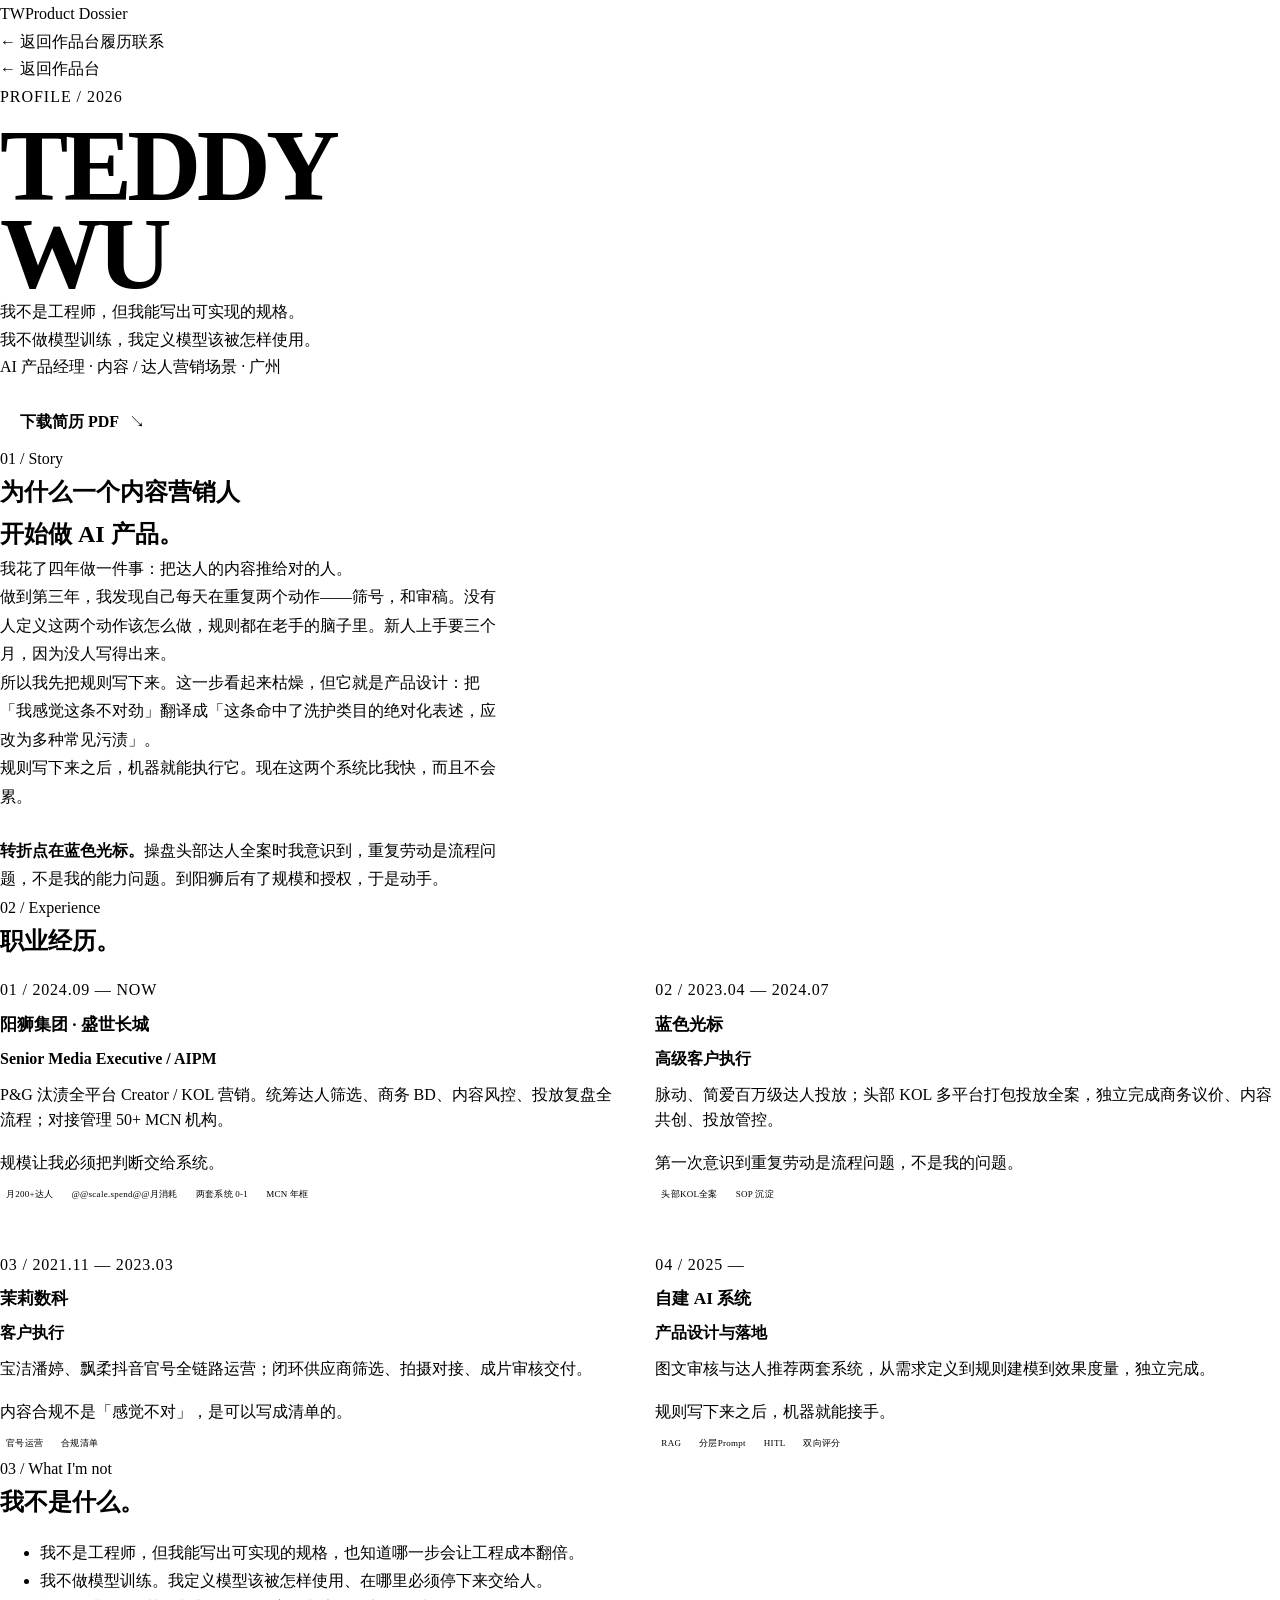
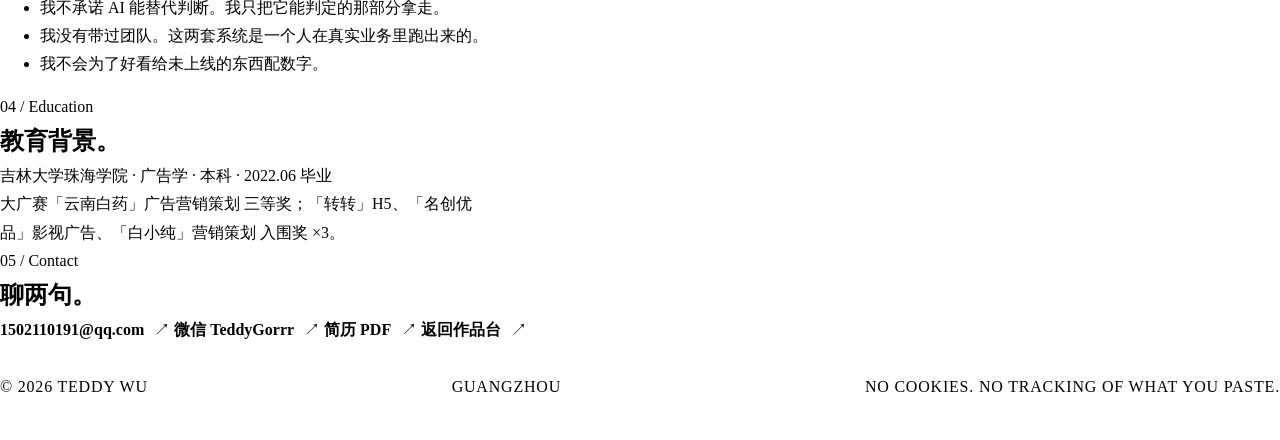
==== commit ea61fff7: "fix: batches C and E - shareable metadata, and docs that describe the real build Sharing: - absoluti" ====
--- a/profile/index.html
+++ b/profile/index.html
@@ -3,14 +3,17 @@
 <head>
 <meta charset="utf-8"><meta name="viewport" content="width=device-width,initial-scale=1,viewport-fit=cover">
 <title>履历 — 从投放一线到产品定义 · Teddy Wu</title>
-<meta name="description" content="AI 产品经理 Teddy Wu 完整履历：4 年达人营销一线操盘，月均 200+ 达人，两套 AI 系统 0-1 落地。">
-<link rel="canonical" href="https://teddywu-0506.github.io/profile/">
+<meta name="description" content="AI 产品经理 Teddy Wu 完整履历：4 年达人营销一线操盘，月均 @@scale.creators@@ 达人，两套 AI 系统 0-1 落地。">
+<link rel="canonical" href="https://teddywu.site/profile/">
 <meta property="og:type" content="article"><meta property="og:locale" content="zh_CN">
-<meta property="og:title" content="履历 — 从投放一线到产品定义 · Teddy Wu"><meta property="og:description" content="AI 产品经理 Teddy Wu 完整履历：4 年达人营销一线操盘，月均 200+ 达人，两套 AI 系统 0-1 落地。"><meta property="og:url" content="/profile/">
-<meta property="og:image" content="/assets/img/og-home.png"><meta property="og:image:alt" content="履历 — 从投放一线到产品定义 · Teddy Wu">
+<meta property="og:title" content="履历 — 从投放一线到产品定义 · Teddy Wu"><meta property="og:description" content="AI 产品经理 Teddy Wu 完整履历：4 年达人营销一线操盘，月均 @@scale.creators@@ 达人，两套 AI 系统 0-1 落地。"><meta property="og:url" content="/profile/">
+<meta property="og:image" content="/assets/img/og-home.png"><meta property="og:image:width" content="1200"><meta property="og:image:height" content="630"><meta property="og:image:alt" content="履历 — 从投放一线到产品定义 · Teddy Wu">
 <meta name="twitter:card" content="summary_large_image"><meta name="theme-color" content="#F2F0EA">
 <link rel="icon" href="/assets/favicon.svg" type="image/svg+xml">
-<link rel="stylesheet" href="/assets/css/site.css">
+<link rel="apple-touch-icon" href="/assets/icons/apple-touch-icon.png">
+<link rel="stylesheet" href="/assets/css/fonts.css"><link rel="stylesheet" href="/assets/css/tokens.css">
+<link rel="stylesheet" href="/assets/css/base.css"><link rel="stylesheet" href="/assets/css/deck.css">
+<link rel="stylesheet" href="/assets/css/components.css"><link rel="stylesheet" href="/assets/css/pages.css">
 <script>document.documentElement.className='js'</script>
 </head>
 <body class="doc">
@@ -40,7 +43,7 @@
 <section class="sec"><div class="sec-grid">
   <div><span class="sec-kicker">02 / Experience</span><h2>职业经历。</h2></div>
   <div><div class="career" style="grid-template-columns:1fr 1fr;margin-top:0">
-    <div class="career-col"><span class="cc-idx">01 / 2024.09 — NOW</span><h3 class="cc-org">阳狮集团 · 盛世长城</h3><p class="cc-role">Senior Media Executive / AIPM</p><p class="cc-scope">P&amp;G 汰渍全平台 Creator / KOL 营销。统筹达人筛选、商务 BD、内容风控、投放复盘全流程；对接管理 50+ MCN 机构。</p><p class="cc-judge">规模让我必须把判断交给系统。</p><div class="cc-tags"><span>月200+达人</span><span>150W+月消耗</span><span>两套系统 0-1</span><span>MCN 年框</span></div></div>
+    <div class="career-col"><span class="cc-idx">01 / 2024.09 — NOW</span><h3 class="cc-org">阳狮集团 · 盛世长城</h3><p class="cc-role">Senior Media Executive / AIPM</p><p class="cc-scope">P&amp;G 汰渍全平台 Creator / KOL 营销。统筹达人筛选、商务 BD、内容风控、投放复盘全流程；对接管理 50+ MCN 机构。</p><p class="cc-judge">规模让我必须把判断交给系统。</p><div class="cc-tags"><span>月200+达人</span><span>@@scale.spend@@月消耗</span><span>两套系统 0-1</span><span>MCN 年框</span></div></div>
     <div class="career-col"><span class="cc-idx">02 / 2023.04 — 2024.07</span><h3 class="cc-org">蓝色光标</h3><p class="cc-role">高级客户执行</p><p class="cc-scope">脉动、简爱百万级达人投放；头部 KOL 多平台打包投放全案，独立完成商务议价、内容共创、投放管控。</p><p class="cc-judge">第一次意识到重复劳动是流程问题，不是我的问题。</p><div class="cc-tags"><span>头部KOL全案</span><span>SOP 沉淀</span></div></div>
     <div class="career-col"><span class="cc-idx">03 / 2021.11 — 2023.03</span><h3 class="cc-org">茉莉数科</h3><p class="cc-role">客户执行</p><p class="cc-scope">宝洁潘婷、飘柔抖音官号全链路运营；闭环供应商筛选、拍摄对接、成片审核交付。</p><p class="cc-judge">内容合规不是「感觉不对」，是可以写成清单的。</p><div class="cc-tags"><span>官号运营</span><span>合规清单</span></div></div>
     <div class="career-col"><span class="cc-idx">04 / 2025 —</span><h3 class="cc-org">自建 AI 系统</h3><p class="cc-role">产品设计与落地</p><p class="cc-scope">图文审核与达人推荐两套系统，从需求定义到规则建模到效果度量，独立完成。</p><p class="cc-judge">规则写下来之后，机器就能接手。</p><div class="cc-tags"><span>RAG</span><span>分层Prompt</span><span>HITL</span><span>双向评分</span></div></div>
--- a/assets/css/base.css
+++ b/assets/css/base.css
@@ -0,0 +1,52 @@
+*,*::before,*::after{box-sizing:border-box}
+html{-webkit-text-size-adjust:100%;background:var(--paper-1);scroll-behavior:smooth;overflow-x:clip}
+body{margin:0;background:var(--bg-page);color:var(--text-primary);
+  font-family:var(--f-body);font-size:var(--body);line-height:1.72;
+  -webkit-font-smoothing:antialiased;text-rendering:optimizeLegibility;overflow-x:clip}
+::selection{background:var(--signal-500);color:var(--ink-900)}
+a{color:inherit;text-decoration:none}
+button,input,select,textarea{font:inherit;color:inherit}
+button{cursor:pointer;background:none;border:0;padding:0}
+img{display:block;max-width:100%}
+h1,h2,h3,h4,p{margin:0}
+:focus-visible{outline:2px solid var(--accent);outline-offset:2px;border-radius:1px}
+/* The !important here is load-bearing: .work-panel{display:grid} and friends live in a
+   later file, so a bare [hidden] would lose to them on source order alone. Any rule that
+   deliberately un-hides (the html.no-js fallbacks in components.css) has to carry
+   !important as well and win on specificity instead. */
+[hidden]{display:none!important}
+
+/* ---- typography utilities ---- */
+.mono{font-family:var(--f-mono);font-variant-numeric:tabular-nums}
+.kicker,.micro,.cell-label,.tag{font-family:var(--f-mono);text-transform:uppercase;
+  letter-spacing:.08em;font-size:var(--micro);font-weight:400;color:var(--text-secondary)}
+.kicker{font-size:var(--caption);letter-spacing:.06em}
+.name{font-family:var(--f-display);font-weight:700;font-size:var(--name-xl);
+  line-height:.86;letter-spacing:-.045em;text-transform:uppercase}
+.name .b{color:var(--text-primary)} .name .c{color:var(--warm-500)}
+.h2{font-family:var(--f-cjk);font-weight:700;font-size:var(--h2-cjk);
+  line-height:1.06;letter-spacing:-.02em}
+.product-name{font-family:var(--f-display);font-weight:700;font-size:var(--product-name);
+  line-height:.95;letter-spacing:-.04em;text-transform:uppercase}
+.h3{font-family:var(--f-cjk);font-weight:700;font-size:var(--h3);line-height:1.15;letter-spacing:-.02em}
+.h4{font-size:var(--h4);font-weight:600;line-height:1.3;letter-spacing:-.01em}
+.lede{font-family:var(--f-cjk);font-size:var(--body-l);line-height:1.7;color:var(--text-secondary);max-width:42ch}
+.prose{font-family:var(--f-cjk);font-size:var(--body);line-height:1.78;color:var(--text-secondary);max-width:62ch}
+.prose strong,.cell-body strong{color:var(--text-primary);font-weight:600}
+em{font-family:var(--f-serif);font-style:italic;font-weight:400;letter-spacing:-.01em}
+.stat{font-family:var(--f-mono);font-variant-numeric:tabular-nums;font-weight:500;
+  font-size:var(--stat);letter-spacing:-.02em;line-height:1}
+.stat-l{font-size:var(--stat-l);letter-spacing:-.03em}
+.sr-only{position:absolute;width:1px;height:1px;padding:0;margin:-1px;overflow:hidden;
+  clip:rect(0 0 0 0);white-space:nowrap;border:0}
+.skip{position:absolute;left:var(--gutter);top:-60px;z-index:60;background:var(--ink-900);
+  color:var(--paper-1);padding:10px 16px;font-size:var(--body-s)}
+.skip:focus{top:12px}
+
+/* ---- layout helpers ---- */
+.stage-inner{width:min(var(--stage-max),100% - (var(--gutter) * 2));margin-inline:auto}
+.rule{height:1px;background:var(--border);border:0}
+.dot{display:inline-block;width:6px;height:6px;border-radius:50%;background:var(--dot);
+  box-shadow:0 0 0 3px color-mix(in srgb,var(--dot) 14%,transparent)}
+@keyframes pulse{0%,100%{transform:scale(1);opacity:1}50%{transform:scale(1.35);opacity:.55}}
+.dot--live{animation:pulse 1.6s var(--ease) infinite}
--- a/assets/css/components.css
+++ b/assets/css/components.css
@@ -0,0 +1,477 @@
+/* ============ BUTTONS ============ */
+.btn{display:inline-flex;align-items:center;gap:10px;font-size:var(--btn);font-weight:600;
+  font-family:var(--f-cjk);letter-spacing:0;white-space:nowrap;
+  transition:background .2s var(--ease),color .2s,border-color .2s,gap .2s var(--ease),transform .12s}
+.btn .ar{font-family:var(--f-mono);font-weight:400;transition:transform .2s var(--ease)}
+.btn:hover .ar{transform:translate(3px,3px)}
+.btn--solid{height:46px;padding:0 20px;background:var(--btn-bg);color:var(--btn-fg);border-radius:var(--btn-r)}
+.btn--solid:hover{background:var(--btn-bg-hover);color:var(--btn-fg-hover)}
+.btn--solid:active{transform:translateY(1px)}
+.btn--link{position:relative;padding-bottom:5px;border-bottom:1px solid var(--text-primary)}
+.btn--link::after{content:'';position:absolute;left:0;bottom:-1px;width:0;height:2px;background:var(--text-primary);transition:width .25s var(--ease)}
+.btn--link:hover::after{width:100%}
+.btn[disabled]{opacity:.4;pointer-events:none}
+.btn--sm{height:36px;font-size:var(--body-s);padding:0 14px}
+.btn[aria-busy="true"]{position:relative;color:transparent}
+.btn[aria-busy="true"]::before{content:'';position:absolute;inset:0;margin:auto;width:16px;height:16px;
+  border:2px solid color-mix(in srgb,currentColor 30%,transparent);border-top-color:var(--btn-fg);
+  border-radius:50%;animation:spin .7s linear infinite}
+@keyframes spin{to{transform:rotate(360deg)}}
+
+/* ============ GHOST WORDMARK ============ */
+.ghost{position:absolute;z-index:0;pointer-events:none;user-select:none;white-space:nowrap;
+  font-family:var(--f-display);font-weight:700;font-size:var(--ghost);line-height:.8;
+  letter-spacing:-.05em;text-transform:uppercase;color:var(--ghost-color);opacity:.055}
+.ghost--br{right:calc(var(--gutter) * -1);bottom:-.18em}
+.ghost--r{right:-.06em;top:50%;transform:translateY(-50%)}
+
+/* ============ SCENE 1 · IDENTITY ============ */
+/* The portrait stretches to the grid row. Without a definite row height the row
+   tracks the text column, so any reflow above moves the portrait box (0.26 CLS).
+   min-height:100% pins the row to the scene instead. */
+.scene--identity .scene-pad{position:relative;display:grid;grid-template-columns:1.18fr .82fr;
+  gap:clamp(28px,4.4vw,72px);align-items:center;padding-block:clamp(18px,4vh,48px);min-height:100%}
+.id-left{display:grid;gap:clamp(20px,3.4vh,36px);position:relative;z-index:1}
+.id-year{font-family:var(--f-mono);font-size:var(--micro);letter-spacing:.14em;text-transform:uppercase;color:var(--text-secondary)}
+.id-eyebrow{font-family:var(--f-mono);font-size:var(--caption);letter-spacing:.06em;text-transform:uppercase;
+  color:var(--text-secondary);display:flex;align-items:center;gap:10px;flex-wrap:wrap}
+.id-actions{display:flex;align-items:center;gap:28px;flex-wrap:wrap}
+.id-status{font-family:var(--f-mono);font-size:var(--micro);letter-spacing:.06em;color:var(--text-quiet);
+  display:flex;align-items:center;gap:8px;text-transform:uppercase}
+.portrait{position:relative;align-self:stretch;min-height:0}
+.portrait-frame{position:absolute;inset:calc(var(--header-h) * -1) calc(var(--gutter) * -1) calc(var(--rail-h) * -1) -8%;
+  overflow:hidden;background:var(--paper-2)}
+.portrait-frame img{width:100%;height:100%;object-fit:cover;object-position:center 28%}
+.portrait-frame img{filter:grayscale(.18) contrast(1.03)}
+.portrait-cap{position:absolute;left:22px;right:auto;bottom:22px;padding:6px 12px;
+  background:var(--paper-1);font-family:var(--f-mono);font-size:var(--micro);letter-spacing:.08em;text-transform:uppercase}
+/* placeholder illustration blends into paper; drop this class when a real photo replaces it */
+.portrait-frame--illus img{background:var(--paper-1);mix-blend-mode:multiply;filter:none}
+.lede{max-width:38ch}
+@media (max-width:768px){
+  .scene--identity .scene-pad{grid-template-columns:1fr;gap:28px}
+  .portrait-frame{position:relative;inset:auto;aspect-ratio:4/5;max-height:340px}
+  .portrait-cap{left:0;bottom:0}
+}
+
+/* ============ SCENE 2 · WORK ============ */
+.scene--work .scene-pad{display:grid;gap:clamp(16px,2.6vh,28px)}
+.work-head{display:flex;align-items:baseline;justify-content:space-between;gap:20px;flex-wrap:wrap}
+.switcher{display:flex;gap:0;border-top:1px solid var(--border)}
+.switcher [role="tab"]{position:relative;display:grid;gap:5px;padding:14px 22px 14px 0;margin-right:26px;
+  text-align:left;border-top:2px solid transparent;margin-top:-1px;transition:border-color .2s,opacity .2s;opacity:.6}
+.switcher [role="tab"]:hover{opacity:.85}
+.switcher [role="tab"][aria-selected="true"]{border-top-color:var(--text-primary);opacity:1}
+.sw-idx{font-family:var(--f-mono);font-size:var(--micro);letter-spacing:.08em;color:var(--text-secondary)}
+.sw-name{font-family:var(--f-display);font-weight:600;font-size:clamp(15px,1.35vw,19px);letter-spacing:-.01em;text-transform:uppercase}
+.sw-cn{font-family:var(--f-cjk);font-size:var(--body-s);font-weight:600}
+.sw-state{font-family:var(--f-mono);font-size:var(--micro);letter-spacing:.05em;color:var(--text-quiet);text-transform:uppercase}
+@media (max-width:768px){
+  .switcher{overflow-x:auto;scroll-snap-type:x mandatory;-webkit-overflow-scrolling:touch;
+    scrollbar-width:none;padding-bottom:4px}
+  .switcher::-webkit-scrollbar{display:none}
+  .switcher [role="tab"]{flex:0 0 auto;scroll-snap-align:start;padding-right:18px;margin-right:18px}
+}
+
+.work-panel{display:grid;grid-template-columns:7fr 5fr;gap:clamp(24px,3.4vw,56px);align-items:start;
+  position:relative;z-index:1}
+.work-panel.is-live{grid-template-columns:4fr 8fr}
+.work-intro{display:grid;gap:12px;margin-bottom:clamp(16px,2.4vh,26px)}
+.work-thesis{font-family:var(--f-cjk);font-size:clamp(17px,1.5vw,21px);font-weight:600;line-height:1.45;max-width:34ch}
+.work-cn-name{font-family:var(--f-cjk);font-size:clamp(18px,1.6vw,22px);font-weight:700;color:var(--warm-500);letter-spacing:.01em}
+
+/* six-cell grid */
+.grid6{display:grid;grid-template-columns:1fr 1fr;border-top:1px solid var(--border);border-left:1px solid var(--border)}
+.cell{padding:clamp(12px,1.6vh,18px) clamp(12px,1.4vw,20px);border-right:1px solid var(--border);
+  border-bottom:1px solid var(--border);position:relative;transition:background .2s}
+.cell-label{display:block;margin-bottom:7px}
+.cell-body{font-family:var(--f-cjk);font-size:var(--body-s);line-height:1.62;color:var(--text-secondary)}
+.cell--result{cursor:pointer}
+.cell--result:hover,.cell--evidence:hover{background:color-mix(in srgb,var(--signal-500) 7%,transparent)}
+.cell--result::before,.cell--evidence::before{content:'';position:absolute;left:-1px;top:0;bottom:0;width:2px;
+  background:var(--signal-500);transform:scaleY(0);transform-origin:top;transition:transform .22s var(--ease)}
+.cell--result:hover::before,.cell--evidence:hover::before{transform:scaleY(1)}
+.cell-stat{display:flex;align-items:baseline;gap:8px;flex-wrap:wrap;margin-bottom:6px}
+.cell-stat .stat{font-size:clamp(22px,2.2vw,30px)}
+.cell-arrow{position:absolute;right:14px;bottom:12px;font-family:var(--f-mono);font-size:var(--micro);color:var(--accent)}
+.provenance{display:none;padding:10px 0 0;font-family:var(--f-mono);font-size:var(--micro);
+  line-height:1.6;letter-spacing:.02em;color:var(--text-quiet);text-transform:none}
+.provenance.is-open{display:block}
+.work-cta{display:flex;align-items:center;gap:26px;padding-top:clamp(12px,1.8vh,20px);flex-wrap:wrap}
+@media (max-width:1050px){.work-panel,.work-panel.is-live{grid-template-columns:1fr}}
+@media (max-width:768px){.grid6{grid-template-columns:1fr}}
+
+/* ============ INK PRODUCT PANEL ============ */
+.panel{background:var(--ink-900);color:var(--paper-1);border-radius:var(--r-window);
+  padding:clamp(14px,1.5vw,20px);position:relative;overflow:hidden}
+.panel--preview{box-shadow:0 12px 40px -18px rgba(20,21,18,.45)}
+.work-panel.is-live .panel{box-shadow:var(--panel-shadow)}
+.panel-bar{display:flex;align-items:center;gap:8px;padding-bottom:12px;margin-bottom:14px;
+  border-bottom:1px solid var(--line-2);font-family:var(--f-mono);font-size:var(--micro);
+  letter-spacing:.06em;color:#A9ACA3;text-transform:uppercase}
+.panel-bar i{width:7px;height:7px;border-radius:50%;background:#4A4E47;flex:0 0 auto}
+.panel-bar .ttl{margin-left:6px;color:#B4B8AE}
+.panel-bar .st{margin-left:auto;display:flex;align-items:center;gap:7px;color:var(--signal-500)}
+.panel-bar .st i{background:var(--signal-500);box-shadow:none;width:5px;height:5px}
+.panel-note{font-family:var(--f-mono);font-size:var(--micro);letter-spacing:.05em;
+  color:#8E9188;text-transform:uppercase;padding-top:12px;border-top:1px solid var(--line-2);margin-top:14px}
+@media (max-width:768px){.work-panel.is-live .panel{border-radius:0;margin-inline:calc(var(--gutter) * -1)}}
+
+/* ============ APP WINDOW (light UI on ink) ============ */
+.app{background:var(--paper-1);color:var(--ink-900);border-radius:var(--r-ui);overflow:hidden}
+.app-doc{padding:clamp(14px,1.5vw,20px)}
+.app-doc h4{font-family:var(--f-cjk);font-size:clamp(15px,1.3vw,18px);font-weight:600;line-height:1.4;margin:12px 0 10px}
+.app-doc p{font-family:var(--f-cjk);font-size:var(--body-s);line-height:1.75;color:var(--ink-500)}
+.app-line{padding:2px 4px;border-radius:2px;transition:background .3s var(--ease)}
+.app-line.is-hl{background:var(--signal-100)}
+.app-line.is-hl2{background:#FBEBD2}
+.app-tag{display:inline-block;padding:4px 7px;background:var(--paper-2);color:var(--ink-500);
+  font-family:var(--f-mono);font-size:9px;letter-spacing:.04em;margin-top:10px}
+.app-metrics{display:grid;grid-template-columns:repeat(3,1fr);gap:8px;padding:0 clamp(14px,1.5vw,20px) clamp(14px,1.5vw,20px)}
+.app-metrics div{padding:10px;border:1px solid var(--line-1);border-radius:3px}
+.app-metrics b{display:block;font-family:var(--f-mono);font-size:clamp(15px,1.5vw,20px);font-weight:500;letter-spacing:-.02em;color:var(--signal-700)}
+.app-metrics span{display:block;margin-top:4px;font-family:var(--f-mono);font-size:9px;letter-spacing:.04em;color:#63655D;text-transform:uppercase}
+@media (max-width:768px){.app-metrics{grid-template-columns:1fr}}
+
+/* ============ CHIPS ============ */
+.chip{display:inline-flex;align-items:center;gap:7px;height:32px;padding:0 12px;
+  border:1px solid var(--border);border-radius:var(--r-chip);
+  font-family:var(--f-mono);font-size:var(--micro);letter-spacing:.05em;text-transform:uppercase;
+  color:var(--text-secondary);transition:background .18s,color .18s,border-color .18s}
+.chip:hover{border-color:var(--text-primary);color:var(--text-primary)}
+.chip[aria-pressed="true"],.chip.is-on{background:var(--text-primary);color:var(--bg-page);border-color:var(--text-primary)}
+.chip-row{display:flex;flex-wrap:wrap;gap:8px}
+
+/* ============ PIPELINE ============ */
+.pipe{display:flex;align-items:flex-start;gap:0;margin:0 0 18px;padding:0;list-style:none}
+.pipe-step{flex:1;position:relative;display:grid;gap:7px;padding-right:10px;text-align:left}
+.pipe-step::before{content:'';position:absolute;top:6px;left:0;right:0;height:1px;background:var(--line-2)}
+.pipe-step:first-child::before{left:6px}.pipe-step:last-child::before{right:auto;width:12px}
+.pipe-dot{position:relative;width:13px;height:13px;border-radius:50%;background:#3A3D37;
+  border:1px solid #4A4E47;transition:background .2s,border-color .2s,box-shadow .2s}
+.pipe-name{font-family:var(--f-mono);font-size:11px;letter-spacing:.03em;color:#9A9C93;text-transform:uppercase;line-height:1.4}
+.pipe-step.is-running .pipe-dot{background:var(--signal-500);border-color:var(--signal-500);
+  box-shadow:0 0 0 4px rgba(157,233,60,.16);animation:pulse 1s var(--ease) infinite}
+.pipe-step.is-running .pipe-name{color:var(--signal-500)}
+.pipe-step.is-done .pipe-dot{background:var(--paper-1);border-color:var(--paper-1)}
+.pipe-step.is-done .pipe-name{color:#A9ACA3}
+.pipe-step.is-error .pipe-dot{background:var(--fail);border-color:var(--fail)}
+.pipe-log{font-family:var(--f-mono);font-size:var(--micro);letter-spacing:.02em;color:#A9ACA3;
+  min-height:1.5em;margin-bottom:14px}
+@media (max-width:768px){
+  .pipe{flex-direction:column;gap:10px}
+  .pipe-step{padding-left:22px}
+  .pipe-step::before{top:0;bottom:0;left:6px;right:auto;width:1px;height:auto}
+}
+
+/* ============ DEMO ============ */
+.demo{display:grid;grid-template-columns:5fr 7fr;gap:0;min-height:340px}
+.demo-input{padding:clamp(14px,1.5vw,20px);border-right:1px solid var(--line-2);display:grid;
+  grid-template-rows:auto 1fr auto;gap:12px;align-content:start}
+.demo-out{padding:clamp(14px,1.5vw,20px);min-width:0}
+.f-label{display:block;font-family:var(--f-mono);font-size:var(--micro);letter-spacing:.06em;
+  text-transform:uppercase;color:#A9ACA3;margin-bottom:8px}
+textarea,.field{width:100%;background:var(--paper-1);color:var(--ink-900);border:1px solid #D6D3CB;
+  border-radius:var(--r-ui);padding:12px;font-family:var(--f-cjk);font-size:16px;line-height:1.65;resize:vertical}
+textarea{min-height:132px}
+textarea:focus-visible,.field:focus-visible{outline:2px solid var(--signal-500);outline-offset:1px}
+select.field{height:40px;padding:0 10px;font-size:13px;font-family:var(--f-body)}
+.demo-actions{display:flex;align-items:center;gap:14px;flex-wrap:wrap}
+.demo-actions .btn--solid{background:var(--signal-500);color:var(--ink-900)}
+.demo-actions .btn--solid:hover{background:var(--paper-1)}
+.hint{font-family:var(--f-mono);font-size:var(--micro);letter-spacing:.03em;color:#A9ACA3}
+.hint--err{color:#F2B5AC}
+.demo-state{display:grid;gap:12px;align-content:center;justify-items:start;min-height:200px;color:#9A9C93}
+.demo-state .box{border:1px dashed #3E423B;padding:16px;border-radius:var(--r-ui);
+  font-family:var(--f-mono);font-size:var(--micro);line-height:1.8;letter-spacing:.02em;color:#A9ACA3}
+.verdict{display:flex;align-items:baseline;gap:10px;flex-wrap:wrap;padding-bottom:12px;
+  border-bottom:1px solid var(--line-2);margin-bottom:14px}
+.verdict b{font-family:var(--f-mono);font-size:clamp(16px,1.6vw,21px);font-weight:500;letter-spacing:-.02em;color:var(--paper-1)}
+.verdict span{font-family:var(--f-mono);font-size:var(--micro);letter-spacing:.05em;text-transform:uppercase;color:#A9ACA3}
+.verdict--clear b{color:var(--signal-500)}
+@media (max-width:768px){
+  .demo{grid-template-columns:1fr}
+  .demo-input{border-right:0;border-bottom:1px solid var(--line-2)}
+}
+
+/* ============ FINDING CARD ============ */
+.findings{display:grid;gap:0}
+.finding{display:grid;grid-template-columns:1fr auto;gap:8px 16px;padding:14px 0;
+  border-bottom:1px solid var(--line-2);animation:rise .38s var(--ease) both}
+.finding:nth-child(2){animation-delay:.05s}.finding:nth-child(3){animation-delay:.1s}.finding:nth-child(4){animation-delay:.15s}
+/* transform-only: an opacity fade makes axe sample a blended foreground */
+@keyframes rise{from{transform:translateY(10px)}to{transform:none}}
+.finding-top{display:flex;align-items:center;gap:9px;flex-wrap:wrap}
+.sev{display:inline-flex;align-items:center;gap:5px;font-family:var(--f-mono);font-size:var(--micro);
+  letter-spacing:.06em;text-transform:uppercase;padding:3px 7px;border-radius:3px}
+.sev--fail{background:rgba(178,58,46,.18);color:#F0A79C}
+.sev--warn{background:rgba(184,122,31,.18);color:#EFC489}
+.sev--sug{background:rgba(58,95,138,.2);color:#A8C6E4}
+.sev--human{background:rgba(157,233,60,.14);color:var(--signal-500)}
+.finding h5{font-family:var(--f-cjk);font-size:14px;font-weight:600;color:var(--paper-1);margin:0}
+.finding-body{grid-column:1/-1;display:grid;gap:7px}
+.finding-swap{font-family:var(--f-cjk);font-size:var(--body-s);line-height:1.6;color:#B4B8AE}
+.finding-swap del{color:#C98C82;text-decoration-color:rgba(201,140,130,.5)}
+.finding-swap ins{color:var(--signal-500);text-decoration:none;border-bottom:1px solid rgba(157,233,60,.4)}
+.finding-why{font-family:var(--f-mono);font-size:var(--caption);letter-spacing:.03em;color:#9A9C93;line-height:1.7}
+.finding-acts{display:flex;gap:6px;align-self:center;flex-wrap:wrap;justify-content:flex-end}
+.finding-acts .btn{height:30px;padding:0 10px;border:1px solid #4A4E47;border-radius:3px;
+  font-family:var(--f-cjk);font-size:12px;font-weight:500;color:#C9CCC4;transition:.18s}
+.finding-acts .btn:hover{background:var(--paper-1);color:var(--ink-900);border-color:var(--paper-1)}
+.finding.is-resolved{opacity:.42}
+.finding.is-resolved .finding-acts{opacity:.5}
+.finding--human{border-left:2px solid var(--signal-500);padding-left:12px;margin-left:-14px}
+@media (max-width:640px){.finding{grid-template-columns:1fr}.finding-acts{justify-content:flex-start}}
+
+/* ============ CREATOR ROW ============ */
+.creators{display:grid;gap:0}
+.crow{display:grid;grid-template-columns:26px 36px 1fr auto 22px;align-items:center;gap:12px;
+  padding:12px 0;border-bottom:1px solid var(--line-2);animation:rise .38s var(--ease) both}
+.crow:nth-child(2){animation-delay:.05s}.crow:nth-child(3){animation-delay:.1s}
+.crow:nth-child(4){animation-delay:.15s}.crow:nth-child(5){animation-delay:.2s}
+.crow-rank{font-family:var(--f-mono);font-size:var(--micro);color:#9A9C93}
+.crow-av{width:36px;height:36px;border-radius:50%;display:grid;place-items:center;
+  font-family:var(--f-cjk);font-size:14px;font-weight:600;color:#fff}
+.crow-main{min-width:0}
+.crow-main b{display:block;font-family:var(--f-cjk);font-size:14px;font-weight:600;color:var(--paper-1);
+  white-space:nowrap;overflow:hidden;text-overflow:ellipsis}
+.crow-main span{display:block;font-family:var(--f-mono);font-size:var(--micro);letter-spacing:.03em;color:#A9ACA3;margin-top:3px}
+.crow-score{font-family:var(--f-mono);font-size:clamp(15px,1.5vw,19px);font-weight:500;color:var(--signal-500);letter-spacing:-.02em}
+.crow-x{font-family:var(--f-mono);color:#9A9C93;font-size:13px;text-align:center}
+.crow.is-best .crow-x,.crow.is-best .crow-score{text-decoration:none}
+.crow.is-best{border-left:2px solid var(--signal-500);padding-left:12px;margin-left:-14px}
+.crow-detail{grid-column:1/-1;display:none;gap:14px;padding:14px 0 4px;border-top:1px dashed #34372F}
+.crow.is-open .crow-detail{display:grid}
+.dims{display:grid;gap:7px}
+.dim{display:grid;grid-template-columns:74px 1fr 38px;align-items:center;gap:10px;
+  font-family:var(--f-mono);font-size:var(--micro);letter-spacing:.03em;color:#A9ACA3;text-transform:uppercase}
+.dim i{display:block;height:4px;background:#34372F;border-radius:2px;overflow:hidden}
+.dim i b{display:block;height:100%;background:var(--signal-500);border-radius:2px;
+  transform-origin:left;animation:grow .6s var(--ease) both}
+@keyframes grow{from{transform:scaleX(0)}}
+.dim em{font-style:normal;text-align:right;color:#B4B8AE;font-size:10px}
+.crow-note{font-family:var(--f-cjk);font-size:var(--body-s);line-height:1.65;color:#A9ACA3}
+.crow-facts{display:flex;flex-wrap:wrap;gap:8px}
+.crow-facts span{font-family:var(--f-mono);font-size:var(--micro);letter-spacing:.03em;color:#A9ACA3;
+  border:1px solid #34372F;padding:4px 7px;border-radius:3px}
+@media (max-width:640px){.crow{grid-template-columns:22px 30px 1fr auto}.crow-x{display:none}
+  .crow-av{width:30px;height:30px;font-size:12px}.dim{grid-template-columns:62px 1fr 32px}}
+
+/* ============ SCENE 3 · TRAJECTORY ============ */
+.traj-head{display:flex;align-items:flex-start;justify-content:space-between;gap:24px;flex-wrap:wrap}
+.tabs{display:flex;gap:22px;border-bottom:1px solid var(--border);padding-bottom:0}
+.tabs [role="tab"]{position:relative;padding:8px 0 11px;font-family:var(--f-cjk);font-size:var(--body-s);
+  font-weight:600;color:var(--text-secondary);border-bottom:2px solid transparent;margin-bottom:-1px;transition:.2s}
+.tabs [role="tab"]:hover{color:var(--text-primary)}
+.tabs [role="tab"][aria-selected="true"]{color:var(--text-primary);border-bottom-color:var(--text-primary)}
+.career{display:grid;grid-template-columns:repeat(4,1fr);gap:clamp(16px,2.4vw,36px);margin-top:clamp(20px,3vh,36px)}
+.career-col{display:grid;gap:9px;align-content:start;padding-top:14px;border-top:1px solid var(--border)}
+.career-col:first-child{border-top-color:var(--text-primary)}
+.cc-idx{font-family:var(--f-mono);font-size:var(--micro);letter-spacing:.05em;color:var(--text-quiet)}
+.cc-org{font-family:var(--f-cjk);font-size:clamp(15px,1.35vw,18px);font-weight:700;line-height:1.35}
+.cc-role{font-family:var(--f-cjk);font-size:var(--body-s);font-weight:600;color:var(--text-secondary)}
+.cc-scope{font-family:var(--f-cjk);font-size:var(--body-s);line-height:1.6;color:var(--text-secondary)}
+.cc-judge{font-family:var(--f-cjk);font-size:var(--body-s);line-height:1.6;color:var(--text-primary);
+  padding-top:8px;border-top:1px dashed var(--border)}
+.cc-tags{display:flex;flex-wrap:wrap;gap:6px}
+.cc-tags span{font-family:var(--f-mono);font-size:9px;letter-spacing:.03em;color:var(--text-quiet);
+  border:1px solid var(--border);padding:3px 6px;border-radius:3px}
+.methods{display:grid;gap:clamp(10px,1.6vh,18px);margin-top:clamp(20px,3vh,34px);
+  grid-template-columns:1fr 1fr}
+.method{display:grid;grid-template-columns:auto 1fr;gap:14px;padding-top:14px;border-top:1px solid var(--border)}
+.method-n{font-family:var(--f-mono);font-size:var(--micro);color:var(--text-quiet);padding-top:4px}
+.method h4{font-family:var(--f-cjk);font-size:clamp(15px,1.3vw,18px);font-weight:700;line-height:1.4;margin-bottom:6px}
+.method p{font-family:var(--f-cjk);font-size:var(--body-s);line-height:1.68;color:var(--text-secondary)}
+.risk-note{grid-column:1/-1;display:grid;gap:8px;padding:16px;border:1px solid var(--border);
+  border-left:2px solid var(--warn);background:color-mix(in srgb,var(--bg-surface) 55%,transparent)}
+.risk-note h5{font-family:var(--f-mono);font-size:var(--micro);letter-spacing:.08em;text-transform:uppercase;color:var(--text-secondary)}
+.risk-note p{font-family:var(--f-cjk);font-size:var(--body-s);line-height:1.7;color:var(--text-secondary)}
+@media (max-width:1050px){.career{grid-template-columns:1fr 1fr}.methods{grid-template-columns:1fr}}
+@media (max-width:560px){.career{grid-template-columns:1fr}}
+
+/* ============ SCENE 4 · CONTACT ============ */
+.scene--contact{position:relative;overflow:hidden}
+.contact-pad{position:relative;z-index:1;display:grid;gap:clamp(18px,3vh,32px);min-height:100%;
+  align-content:center;padding-block:var(--s-section)}
+.contact-links{display:flex;gap:clamp(20px,3vw,40px);flex-wrap:wrap;margin-top:clamp(10px,2vh,20px)}
+.contact-links .btn--link .ar{font-family:var(--f-mono)}
+.contact-meta{margin-top:clamp(24px,4vh,48px);padding-top:16px;border-top:1px solid var(--border);
+  display:flex;gap:20px;flex-wrap:wrap;font-family:var(--f-mono);font-size:var(--micro);
+  letter-spacing:.05em;color:var(--text-quiet);text-transform:uppercase}
+.ghost--contact{font-size:clamp(60px,13vw,190px);line-height:.82;white-space:normal;width:max-content}
+
+@media (prefers-reduced-motion:reduce){
+  *,*::before,*::after{animation-duration:.01ms!important;animation-iteration-count:1!important;
+    transition-duration:.01ms!important;scroll-behavior:auto!important}
+  .dot--live{animation:none}
+}
+
+/* ============ WORK PANEL STATE MATRIX ============ */
+.work-panel .panel--live{display:none}
+.work-panel.is-live .panel--preview{display:none}
+.work-panel.is-live .panel--live{display:block}
+.work-panel.is-live .grid6{grid-template-columns:1fr}
+.work-panel.is-live .work-thesis{font-size:clamp(15px,1.3vw,17px)}
+.work-panel.is-live .cell-body{font-size:13px}
+.work-panel.is-live .product-name{font-size:clamp(26px,3vw,42px)}
+.work-panel.is-live .work-intro{margin-bottom:10px}
+.work-panel.is-live .cell--result,.work-panel.is-live .cell--evidence{display:none}
+
+/* no-js / vertical fallback: show every tab's content as a document.
+   base.css declares [hidden]{display:none!important}, so these two have to be
+   !important too: author-vs-author, the !important layer wins, and inside it
+   html.no-js .work-panel[hidden] (0,3,1) outranks [hidden] (0,1,0). Without the
+   !important this entire fallback was silently dead. */
+html.no-js .switcher{display:none}
+html.no-js .work-panel[hidden]{display:grid!important}
+html.no-js .work-panel{border-top:1px solid var(--border);padding-top:26px;margin-top:26px}
+html.no-js .work-panel .panel--live{display:none}
+html.no-js .tabs{display:none}
+html.no-js [role="tabpanel"][hidden]{display:block!important}
+html.no-js .demo-input{border-right:0;border-bottom:1px solid var(--line-2)}
+
+/* ============ SCENE 2 FIT (must land inside one viewport) ============ */
+.scene--work .scene-pad{padding-block:clamp(14px,2.6vh,30px);display:grid;gap:clamp(10px,1.8vh,20px)}
+.scene--work .work-head{padding-bottom:2px}
+.scene--work .switcher [role="tab"]{padding:9px 20px 9px 0;margin-right:22px;gap:3px}
+.scene--work .sw-state{font-size:9px}
+.scene--work .work-intro{gap:5px;margin-bottom:clamp(8px,1.4vh,16px)}
+.scene--work .product-name{font-size:clamp(34px,4.4vw,62px)}
+.scene--work .work-cn-name{font-size:clamp(14px,1.3vw,17px)}
+.scene--work .work-thesis{font-size:clamp(14px,1.4vw,17px);margin-top:4px}
+.scene--work .cell{padding:clamp(8px,1.2vh,14px) clamp(10px,1.2vw,16px)}
+.scene--work .cell-label{margin-bottom:5px;font-size:9px}
+.scene--work .cell-body{font-size:clamp(12px,1.05vw,13.5px);line-height:1.55}
+.scene--work .cell-stat .stat{font-size:clamp(19px,2vw,27px)}
+.scene--work .work-cta{padding-top:clamp(8px,1.2vh,14px);gap:22px}
+.scene--work .app-doc{padding:14px}
+.scene--work .app-doc h4{margin:8px 0 8px;font-size:15px}
+.scene--work .app-metrics{padding:0 14px 14px;gap:6px}
+.scene--work .app-metrics div{padding:8px}
+.scene--work .panel{padding:12px}
+@media (max-height:760px){
+  .scene--work .product-name{font-size:clamp(30px,3.6vw,44px)}
+  .scene--work .work-thesis{font-size:14px}
+  .scene--work .cell-body{font-size:12px}
+}
+/* trajectory + contact breathing room */
+.scene--trajectory .scene-pad{padding-block:clamp(16px,3vh,34px);display:grid;gap:clamp(10px,1.8vh,20px)}
+.scene--trajectory .career-col{padding-top:10px;gap:6px}
+.scene--trajectory .cc-judge{padding-top:6px;font-size:clamp(12px,1.05vw,13.5px)}
+.scene--trajectory .career{margin-top:clamp(14px,2.4vh,26px)}
+
+.cell .work-cta{padding-top:10px;gap:14px;flex-wrap:wrap}
+.cell .work-cta .btn--solid{height:34px;padding:0 12px;font-size:13px}
+.cell .work-cta .btn--link{font-size:13px}
+.scene--work .grid6{border-bottom:1px solid var(--border)}
+
+/* ============ SCENE 2 · SHORTER VIEWPORTS ============ */
+.scene--work .work-intro .kicker{display:none}
+.scene--work .switcher [role="tab"]{display:flex;flex-wrap:wrap;align-items:baseline;gap:3px 10px;padding:8px 20px 9px 0}
+.scene--work .sw-idx{width:100%}
+.scene--work .sw-state{width:auto;margin-left:auto;padding-left:16px}
+.scene--work .work-intro{display:flex;flex-wrap:wrap;align-items:baseline;gap:4px 14px}
+.scene--work .work-thesis{width:100%;margin-top:2px}
+@media (max-height:800px){
+  .scene--work .product-name{font-size:clamp(28px,3.4vw,42px)}
+  .scene--work .work-cn-name{font-size:14px}
+  .scene--work .work-thesis{font-size:13.5px}
+  .scene--work .cell{padding:7px 11px}
+  .scene--work .cell-body{font-size:12px;line-height:1.5}
+  .scene--work .cell-label{margin-bottom:3px}
+  .scene--work .cell-stat .stat{font-size:19px}
+  .scene--work .work-cta{padding-top:7px;gap:10px}
+  .scene--work .cell .work-cta .btn--solid{height:30px;padding:0 10px;font-size:12px}
+  .scene--work .cell .work-cta .btn--link{font-size:12px}
+  .scene--trajectory .h2,.scene--identity .h2{font-size:clamp(34px,5vw,54px)}
+}
+
+.ghost--contact{font-size:clamp(46px,8.6vw,116px);line-height:.84;white-space:normal;width:max-content;
+  right:calc(var(--gutter) * -1);bottom:auto;top:52%;opacity:.05}
+.scene--contact .contact-pad{min-height:100%;justify-content:center}
+.scene--contact .h2{color:var(--text-primary)}
+.scene--contact .contact-links .btn--link{color:var(--text-primary);border-color:var(--text-primary)}
+.scene--contact .contact-links .btn--link::after{background:var(--text-primary)}
+
+/* mobile: switcher scrolls inside its own box, never leaks into the document */
+@media (max-width:768px){
+  .switcher{width:100%;max-width:100%;padding-inline:0;-webkit-overflow-scrolling:touch}
+  .switcher [role="tab"]{white-space:nowrap}
+  .scene--work .sw-state{margin-left:10px}
+  .grid6{border-left:0}
+  .cell{border-left:1px solid var(--border)}
+}
+
+/* identity: keep the CJK headline on exactly two lines, never orphan a char */
+/* em not ch: ch is measured on the latin digit and would force CJK to wrap */
+.scene--identity .h2{max-width:10.5em;text-wrap:balance;flex:0 0 auto}
+.scene--identity .name{line-height:.84}
+@media (max-height:920px){
+  .scene--identity .name{font-size:clamp(64px,9.4vw,124px)}
+  .scene--identity .h2{font-size:clamp(34px,4.6vw,58px)}
+  .scene--identity .lede{font-size:clamp(15px,1.25vw,17px);margin-top:14px}
+  .scene--identity .id-left{gap:clamp(14px,2.4vh,26px)}
+  .scene--identity .id-actions .btn--solid{height:42px}
+}
+@media (max-height:800px){
+  .scene--identity .name{font-size:clamp(56px,8.4vw,104px)}
+  .scene--identity .h2{font-size:clamp(30px,4.1vw,48px)}
+  .scene--identity .id-year{display:none}
+}
+
+/* ---- measured micro-interactions ---- */
+.btn{transition:background .22s ease,color .22s ease,border-color .22s ease,transform .22s ease}
+.btn--solid:hover{transform:translateY(-2px)}
+.btn--solid:active{transform:translateY(0)}
+.btn .ar{transition:transform .24s ease}
+.btn--solid:hover .ar{transform:translate(2px,2px)}
+.switcher [role="tab"]{transition:opacity .22s ease,border-color .22s ease,transform .22s ease}
+.switcher [role="tab"]:hover{transform:translateY(-2px)}
+.rail-arrow{transition:background .2s ease,color .2s ease,border-color .2s ease,transform .2s ease}
+.rail-arrow:hover:not([disabled]){transform:translateY(-2px)}
+.career-col,.method{transition:transform .24s ease}
+.career-col:hover{transform:translateY(-3px)}
+
+.shell{--micro:12px;--caption:12px}
+.shell .f-label,.shell .hint,.shell .panel-note,.shell .finding-why,.shell .pipe-log,
+.shell .verdict span,.shell .crow-rank,.shell .crow-main span,.shell .crow-facts span,
+.shell .shell-note,.shell .shell-foot,.shell .micro{font-size:12px}
+.shell .dim{font-size:11px}
+.shell .app-tag,.shell .sev{font-size:11px}
+
+/* ============ SURFACE SCOPES ============
+   Every dark demo container must re-declare the semantic tokens, otherwise its
+   children resolve paper values and fail contrast. Every light app window nested
+   inside a dark panel must switch back. */
+.panel,.shell .demo,.doc-demo{
+  --text-primary:var(--paper-1); --text-secondary:#A9ACA3; --text-quiet:#9A9C93;
+  --border:#34372F; --accent:var(--signal-500); --dot:var(--signal-500);
+  /* bg tokens must flip too: .chip.is-on paints with --text-primary and reads with
+     --bg-page, so scoping only the text tokens produced white-on-white labels */
+  --bg-page:var(--ink-900); --bg-surface:#1B1D19;
+  --btn-bg:var(--paper-1); --btn-fg:var(--ink-900);
+  color:var(--text-primary)}
+.app,.app-window{
+  --text-primary:var(--ink-900); --text-secondary:#55574F; --text-quiet:#63655D;
+  --border:#D9D5CB; --accent:#4F6E10; --dot:var(--signal-700);
+  --bg-page:var(--paper-1); --bg-surface:var(--paper-2);
+  --btn-bg:var(--ink-900); --btn-fg:var(--paper-1);
+  background:var(--paper-1); color:var(--text-primary)}
+/* result rows follow their surface, not a hardcoded grey */
+.crow-rank{color:var(--text-quiet)}
+.crow-main span{color:var(--text-secondary)}
+.crow-main b{color:var(--text-primary)}
+.crow-x{color:var(--text-quiet)}
+.crow-facts span{color:var(--text-secondary);border-color:var(--border)}
+.dim{color:var(--text-secondary)}
+.dim em{color:var(--text-primary)}
+.finding-why{color:var(--text-quiet)}
+.chip{color:var(--text-secondary);border-color:var(--border)}
+.chip:hover{border-color:var(--text-primary);color:var(--text-primary)}
+.f-label{color:var(--text-secondary)}
+.hint{color:var(--text-secondary)}
+.panel-note{color:var(--text-quiet)}
+.pipe-log{color:var(--text-secondary)}
+.verdict b{color:var(--text-primary)}
+.verdict span{color:var(--text-secondary)}
+.crow-note{color:var(--text-secondary)}
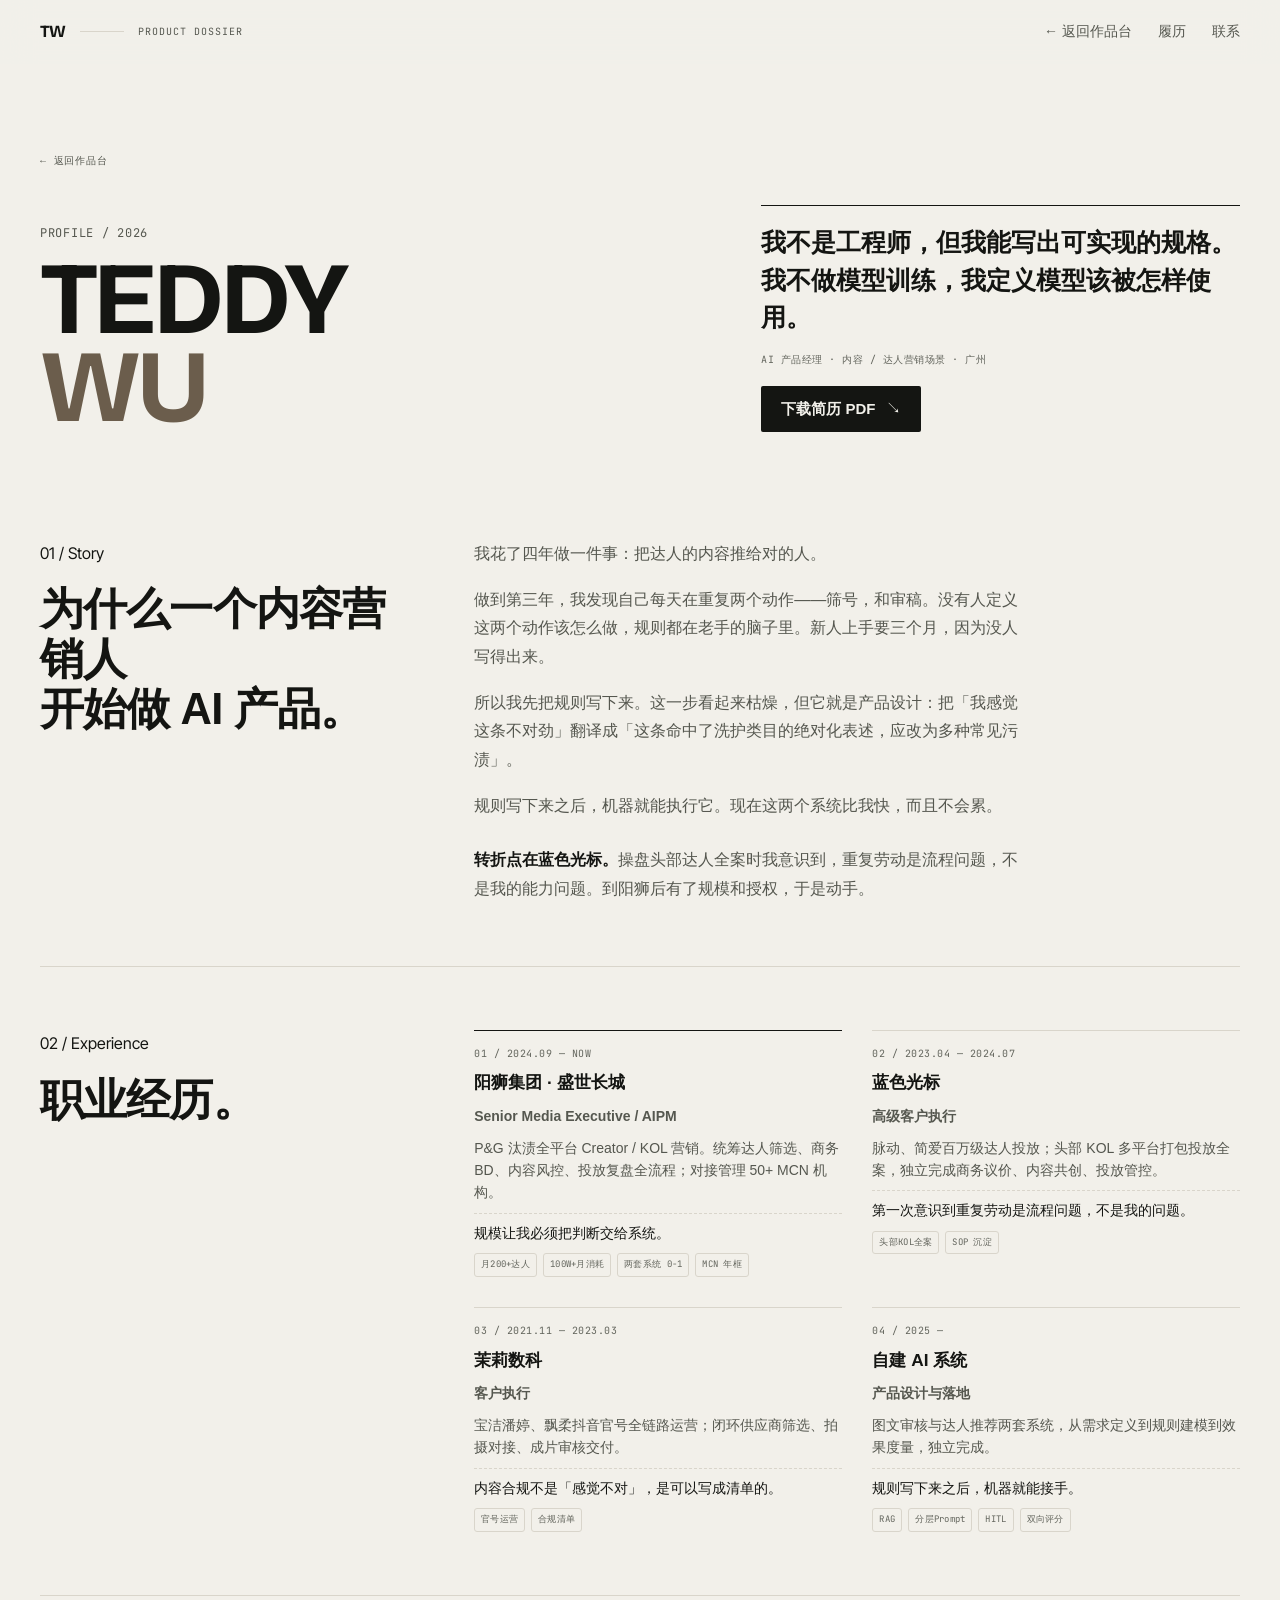
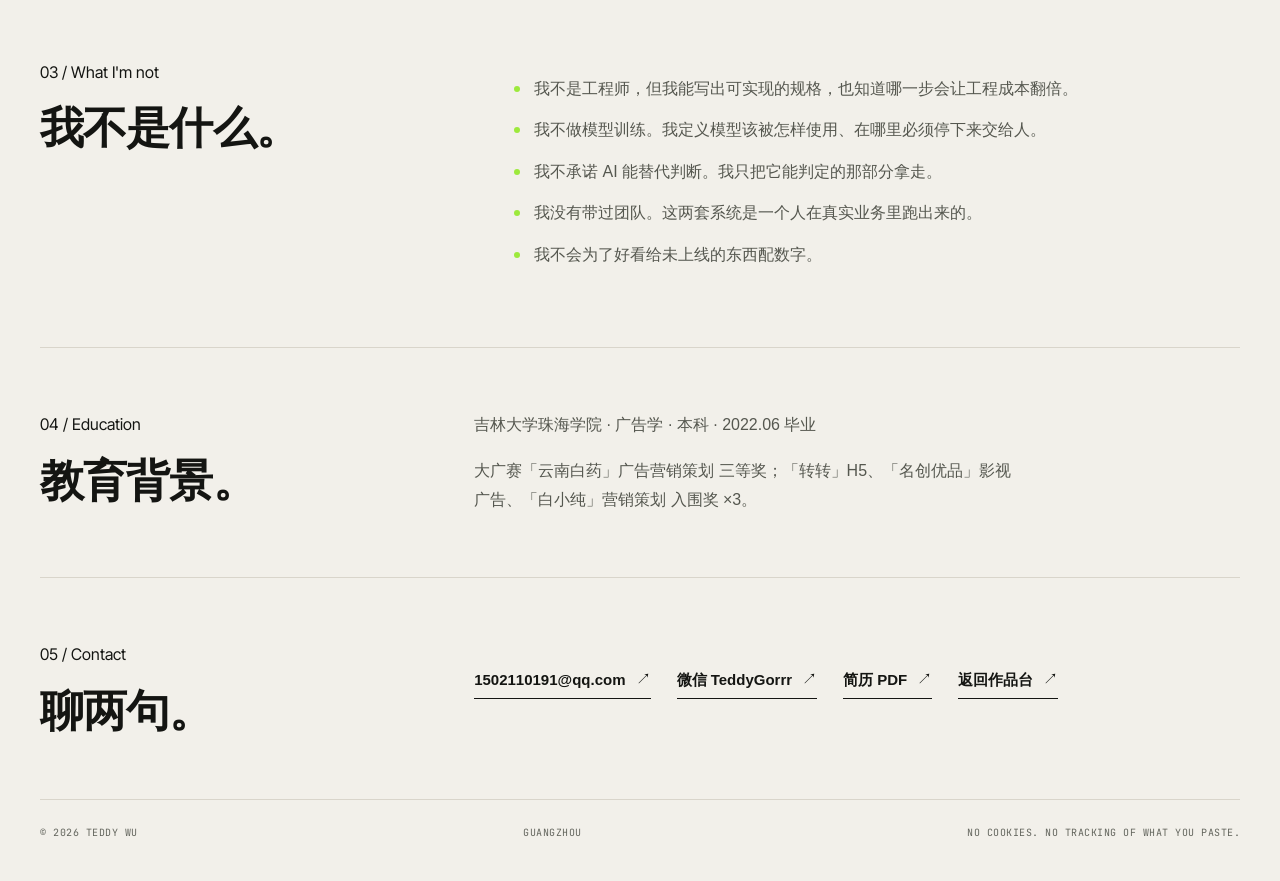
==== commit 96053c3d: "build: publish 137a54c0b2317eb46fd04362f8e3cea3ddbd6b19" ====
--- a/profile/index.html
+++ b/profile/index.html
@@ -3,17 +3,15 @@
 <head>
 <meta charset="utf-8"><meta name="viewport" content="width=device-width,initial-scale=1,viewport-fit=cover">
 <title>履历 — 从投放一线到产品定义 · Teddy Wu</title>
-<meta name="description" content="AI 产品经理 Teddy Wu 完整履历：4 年达人营销一线操盘，月均 @@scale.creators@@ 达人，两套 AI 系统 0-1 落地。">
-<link rel="canonical" href="https://teddywu.site/profile/">
+<meta name="description" content="AI 产品经理 Teddy Wu 完整履历：4 年达人营销一线操盘，月均 200+ 达人，两套 AI 系统 0-1 落地。">
+<link rel="canonical" href="https://teddywu-0506.github.io/profile/">
 <meta property="og:type" content="article"><meta property="og:locale" content="zh_CN">
-<meta property="og:title" content="履历 — 从投放一线到产品定义 · Teddy Wu"><meta property="og:description" content="AI 产品经理 Teddy Wu 完整履历：4 年达人营销一线操盘，月均 @@scale.creators@@ 达人，两套 AI 系统 0-1 落地。"><meta property="og:url" content="/profile/">
-<meta property="og:image" content="/assets/img/og-home.png"><meta property="og:image:width" content="1200"><meta property="og:image:height" content="630"><meta property="og:image:alt" content="履历 — 从投放一线到产品定义 · Teddy Wu">
+<meta property="og:title" content="履历 — 从投放一线到产品定义 · Teddy Wu"><meta property="og:description" content="AI 产品经理 Teddy Wu 完整履历：4 年达人营销一线操盘，月均 200+ 达人，两套 AI 系统 0-1 落地。"><meta property="og:url" content="https://teddywu-0506.github.io/profile/">
+<meta property="og:image" content="https://teddywu-0506.github.io/assets/img/og-home.png"><meta property="og:image:width" content="1200"><meta property="og:image:height" content="630"><meta property="og:image:alt" content="履历 — 从投放一线到产品定义 · Teddy Wu">
 <meta name="twitter:card" content="summary_large_image"><meta name="theme-color" content="#F2F0EA">
 <link rel="icon" href="/assets/favicon.svg" type="image/svg+xml">
 <link rel="apple-touch-icon" href="/assets/icons/apple-touch-icon.png">
-<link rel="stylesheet" href="/assets/css/fonts.css"><link rel="stylesheet" href="/assets/css/tokens.css">
-<link rel="stylesheet" href="/assets/css/base.css"><link rel="stylesheet" href="/assets/css/deck.css">
-<link rel="stylesheet" href="/assets/css/components.css"><link rel="stylesheet" href="/assets/css/pages.css">
+<link rel="stylesheet" href="/assets/css/site.css">
 <script>document.documentElement.className='js'</script>
 </head>
 <body class="doc">
@@ -43,7 +41,7 @@
 <section class="sec"><div class="sec-grid">
   <div><span class="sec-kicker">02 / Experience</span><h2>职业经历。</h2></div>
   <div><div class="career" style="grid-template-columns:1fr 1fr;margin-top:0">
-    <div class="career-col"><span class="cc-idx">01 / 2024.09 — NOW</span><h3 class="cc-org">阳狮集团 · 盛世长城</h3><p class="cc-role">Senior Media Executive / AIPM</p><p class="cc-scope">P&amp;G 汰渍全平台 Creator / KOL 营销。统筹达人筛选、商务 BD、内容风控、投放复盘全流程；对接管理 50+ MCN 机构。</p><p class="cc-judge">规模让我必须把判断交给系统。</p><div class="cc-tags"><span>月200+达人</span><span>@@scale.spend@@月消耗</span><span>两套系统 0-1</span><span>MCN 年框</span></div></div>
+    <div class="career-col"><span class="cc-idx">01 / 2024.09 — NOW</span><h3 class="cc-org">阳狮集团 · 盛世长城</h3><p class="cc-role">Senior Media Executive / AIPM</p><p class="cc-scope">P&amp;G 汰渍全平台 Creator / KOL 营销。统筹达人筛选、商务 BD、内容风控、投放复盘全流程；对接管理 50+ MCN 机构。</p><p class="cc-judge">规模让我必须把判断交给系统。</p><div class="cc-tags"><span>月200+达人</span><span>100W+月消耗</span><span>两套系统 0-1</span><span>MCN 年框</span></div></div>
     <div class="career-col"><span class="cc-idx">02 / 2023.04 — 2024.07</span><h3 class="cc-org">蓝色光标</h3><p class="cc-role">高级客户执行</p><p class="cc-scope">脉动、简爱百万级达人投放；头部 KOL 多平台打包投放全案，独立完成商务议价、内容共创、投放管控。</p><p class="cc-judge">第一次意识到重复劳动是流程问题，不是我的问题。</p><div class="cc-tags"><span>头部KOL全案</span><span>SOP 沉淀</span></div></div>
     <div class="career-col"><span class="cc-idx">03 / 2021.11 — 2023.03</span><h3 class="cc-org">茉莉数科</h3><p class="cc-role">客户执行</p><p class="cc-scope">宝洁潘婷、飘柔抖音官号全链路运营；闭环供应商筛选、拍摄对接、成片审核交付。</p><p class="cc-judge">内容合规不是「感觉不对」，是可以写成清单的。</p><div class="cc-tags"><span>官号运营</span><span>合规清单</span></div></div>
     <div class="career-col"><span class="cc-idx">04 / 2025 —</span><h3 class="cc-org">自建 AI 系统</h3><p class="cc-role">产品设计与落地</p><p class="cc-scope">图文审核与达人推荐两套系统，从需求定义到规则建模到效果度量，独立完成。</p><p class="cc-judge">规则写下来之后，机器就能接手。</p><div class="cc-tags"><span>RAG</span><span>分层Prompt</span><span>HITL</span><span>双向评分</span></div></div>
--- a/assets/css/site.css
+++ b/assets/css/site.css
@@ -0,0 +1,872 @@
+/* ==== fonts.css ==== */
+/* self-hosted latin subsets - regenerate with: python3 tools/fonts.py
+/* self-hosted latin subsets */
+@font-face{font-family:'Bricolage Grotesque';font-style:normal;font-weight:500;font-display:swap;src:url('/assets/fonts/BricolageGrotesque-normal-500.woff2') format('woff2');unicode-range:U+0000-00FF, U+0131, U+0152-0153, U+02BB-02BC, U+02C6, U+02DA, U+02DC, U+0304, U+0308, U+0329, U+2000-206F, U+20AC, U+2122, U+2191, U+2193, U+2212, U+2215, U+FEFF, U+FFFD;}
+@font-face{font-family:'Bricolage Grotesque';font-style:normal;font-weight:700;font-display:swap;src:url('/assets/fonts/BricolageGrotesque-normal-700.woff2') format('woff2');unicode-range:U+0000-00FF, U+0131, U+0152-0153, U+02BB-02BC, U+02C6, U+02DA, U+02DC, U+0304, U+0308, U+0329, U+2000-206F, U+20AC, U+2122, U+2191, U+2193, U+2212, U+2215, U+FEFF, U+FFFD;}
+@font-face{font-family:'Inter Tight';font-style:normal;font-weight:400;font-display:swap;src:url('/assets/fonts/InterTight-normal-400.woff2') format('woff2');unicode-range:U+0000-00FF, U+0131, U+0152-0153, U+02BB-02BC, U+02C6, U+02DA, U+02DC, U+0304, U+0308, U+0329, U+2000-206F, U+20AC, U+2122, U+2191, U+2193, U+2212, U+2215, U+FEFF, U+FFFD;}
+@font-face{font-family:'Inter Tight';font-style:normal;font-weight:600;font-display:swap;src:url('/assets/fonts/InterTight-normal-600.woff2') format('woff2');unicode-range:U+0000-00FF, U+0131, U+0152-0153, U+02BB-02BC, U+02C6, U+02DA, U+02DC, U+0304, U+0308, U+0329, U+2000-206F, U+20AC, U+2122, U+2191, U+2193, U+2212, U+2215, U+FEFF, U+FFFD;}
+@font-face{font-family:'JetBrains Mono';font-style:normal;font-weight:400;font-display:swap;src:url('/assets/fonts/JetBrainsMono-normal-400.woff2') format('woff2');unicode-range:U+0000-00FF, U+0131, U+0152-0153, U+02BB-02BC, U+02C6, U+02DA, U+02DC, U+0304, U+0308, U+0329, U+2000-206F, U+20AC, U+2122, U+2191, U+2193, U+2212, U+2215, U+FEFF, U+FFFD;}
+@font-face{font-family:'JetBrains Mono';font-style:normal;font-weight:500;font-display:swap;src:url('/assets/fonts/JetBrainsMono-normal-500.woff2') format('woff2');unicode-range:U+0000-00FF, U+0131, U+0152-0153, U+02BB-02BC, U+02C6, U+02DA, U+02DC, U+0304, U+0308, U+0329, U+2000-206F, U+20AC, U+2122, U+2191, U+2193, U+2212, U+2215, U+FEFF, U+FFFD;}
+
+/* ==== tokens.css ==== */
+/* ============ LAYER 1 · PRIMITIVE ============ */
+:root{
+  --paper-0:#ffffff; --paper-1:#F2F0EA; --paper-2:#E8E5DD;
+  --ink-900:#141512; --ink-700:#3A3C36; --ink-600:#55574F; --ink-500:#63655D; --ink-400:#9A9C93;
+  --line-1:#D9D5CB; --line-2:#2E302A;
+  --signal-500:#9DE93C; --signal-700:#4F6E10;   /* measured 5.16:1 on paper; #5E8218 was 3.94:1 */ --signal-100:#E7F5D0;
+  --warm-500:#6B5D4C;   /* measured 5.59:1 on paper; #8A7A66 was 3.64:1 */
+  --pass:#4E7A2E; --warn:#B87A1F; --fail:#B23A2E; --info:#3A5F8A;
+
+  --f-display:"Bricolage Grotesque","Helvetica Neue",Arial,sans-serif;
+  --f-body:"Inter Tight",Inter,-apple-system,"Segoe UI","PingFang SC","Hiragino Sans GB","Microsoft YaHei",sans-serif;
+  --f-mono:"JetBrains Mono",ui-monospace,"SFMono-Regular",Consolas,monospace;
+  /* System serif on purpose. Newsreader was declared for this slot and shipped 24 KB of
+     woff2 that no page ever fetched - every <em> in the site is CJK and fell through to
+     PingFang anyway. Same intent, one fewer asset to keep honest. */
+  --f-serif:Georgia,"Times New Roman","Songti SC",serif;
+  --f-cjk:"PingFang SC","Hiragino Sans GB","Microsoft YaHei","Noto Sans CJK SC",sans-serif;
+
+  /* LAYER 3 · COMPONENT */
+  --header-h:64px; --rail-h:56px; --stage-h:calc(100svh - var(--rail-h) - var(--header-h));
+  --gutter:56px; --stage-max:1600px; --content-max:1200px; --measure:720px;
+  --r-ui:4px; --r-window:8px; --r-chip:999px; --btn-r:2px;
+  --panel-shadow:0 20px 60px -16px rgba(20,21,18,.30);
+  --ease:cubic-bezier(.2,.7,.2,1);
+  /* measured from the reference implementation */
+  --ease-scene:cubic-bezier(.76,0,.24,1);
+  --ease-out-expo:cubic-bezier(.16,1,.3,1);
+  --dur-clip:.92s; --dur-fade:.48s; --dur-scale:1.1s; --dur-veil:.94s;
+  --s-section:64px; --s-block:40px; --s-tight:20px; --s-micro:10px;
+
+  /* TYPE SCALE · desktop 1440 */
+  --name-xl:148px; --h2-cjk:72px; --product-name:88px;
+  --h3:30px; --h4:20px; --body-l:19px; --body:17px; --body-s:14px;
+  --caption:12px; --micro:10px; --btn:15px; --stat-l:56px; --stat:32px;
+  --rail-num:20px; --ghost:200px;
+}
+/* ============ LAYER 2 · SEMANTIC (theme packs) ============ */
+:root,[data-theme="paper"]{
+  --bg-page:var(--paper-1); --bg-surface:var(--paper-2);
+  --text-primary:var(--ink-900); --text-secondary:var(--ink-600); --text-quiet:var(--ink-500);
+  --border:var(--line-1); --accent:var(--signal-700); --dot:var(--signal-500);
+  --btn-bg:var(--ink-900); --btn-fg:var(--paper-1);
+  --btn-bg-hover:var(--signal-500); --btn-fg-hover:var(--ink-900);
+  --ghost-color:var(--warm-500);
+}
+[data-theme="ink"]{
+  --bg-page:var(--ink-900); --bg-surface:#1B1D19;
+  --text-primary:var(--paper-1); --text-secondary:#9FA197; --text-quiet:#8B8D84;
+  --border:var(--line-2); --accent:var(--signal-500); --dot:var(--signal-500);
+  --btn-bg:var(--paper-1); --btn-fg:var(--ink-900);
+  --btn-bg-hover:var(--signal-500); --btn-fg-hover:var(--ink-900);
+  --ghost-color:var(--paper-1);
+}
+/* ============ BREAKPOINTS ============ */
+@media (max-width:1280px){
+  :root{--gutter:40px;--name-xl:124px;--h2-cjk:62px;--product-name:74px;--h3:27px;--h4:19px;
+    --body-l:18px;--body:16px;--caption:12px;--stat-l:48px;--stat:28px;--ghost:170px;
+    --s-section:56px;--s-block:36px}
+}
+@media (max-width:768px){
+  :root{--gutter:28px;--header-h:58px;--rail-h:52px;
+    --name-xl:92px;--h2-cjk:46px;--product-name:54px;--h3:24px;--h4:18px;
+    --body-l:17px;--body:16px;--body-s:13.5px;--caption:11px;--btn:14px;
+    --stat-l:38px;--stat:24px;--rail-num:17px;--ghost:0px;
+    --s-section:44px;--s-block:28px;--s-tight:16px;--stage-h:auto}
+}
+@media (max-width:480px){
+  :root{--gutter:20px;--name-xl:62px;--h2-cjk:34px;--product-name:40px;--h3:21px;
+    --body-l:16.5px;--body:15.5px;--body-s:13px;--caption:10.5px;--stat-l:30px;--stat:21px}
+}
+
+/* ==== base.css ==== */
+*,*::before,*::after{box-sizing:border-box}
+html{-webkit-text-size-adjust:100%;background:var(--paper-1);scroll-behavior:smooth;overflow-x:clip}
+body{margin:0;background:var(--bg-page);color:var(--text-primary);
+  font-family:var(--f-body);font-size:var(--body);line-height:1.72;
+  -webkit-font-smoothing:antialiased;text-rendering:optimizeLegibility;overflow-x:clip}
+::selection{background:var(--signal-500);color:var(--ink-900)}
+a{color:inherit;text-decoration:none}
+button,input,select,textarea{font:inherit;color:inherit}
+button{cursor:pointer;background:none;border:0;padding:0}
+img{display:block;max-width:100%}
+h1,h2,h3,h4,p{margin:0}
+:focus-visible{outline:2px solid var(--accent);outline-offset:2px;border-radius:1px}
+/* The !important here is load-bearing: .work-panel{display:grid} and friends live in a
+   later file, so a bare [hidden] would lose to them on source order alone. Any rule that
+   deliberately un-hides (the html.no-js fallbacks in components.css) has to carry
+   !important as well and win on specificity instead. */
+[hidden]{display:none!important}
+
+/* ---- typography utilities ---- */
+.mono{font-family:var(--f-mono);font-variant-numeric:tabular-nums}
+.kicker,.micro,.cell-label,.tag{font-family:var(--f-mono);text-transform:uppercase;
+  letter-spacing:.08em;font-size:var(--micro);font-weight:400;color:var(--text-secondary)}
+.kicker{font-size:var(--caption);letter-spacing:.06em}
+.name{font-family:var(--f-display);font-weight:700;font-size:var(--name-xl);
+  line-height:.86;letter-spacing:-.045em;text-transform:uppercase}
+.name .b{color:var(--text-primary)} .name .c{color:var(--warm-500)}
+.h2{font-family:var(--f-cjk);font-weight:700;font-size:var(--h2-cjk);
+  line-height:1.06;letter-spacing:-.02em}
+.product-name{font-family:var(--f-display);font-weight:700;font-size:var(--product-name);
+  line-height:.95;letter-spacing:-.04em;text-transform:uppercase}
+.h3{font-family:var(--f-cjk);font-weight:700;font-size:var(--h3);line-height:1.15;letter-spacing:-.02em}
+.h4{font-size:var(--h4);font-weight:600;line-height:1.3;letter-spacing:-.01em}
+.lede{font-family:var(--f-cjk);font-size:var(--body-l);line-height:1.7;color:var(--text-secondary);max-width:42ch}
+.prose{font-family:var(--f-cjk);font-size:var(--body);line-height:1.78;color:var(--text-secondary);max-width:62ch}
+.prose strong,.cell-body strong{color:var(--text-primary);font-weight:600}
+em{font-family:var(--f-serif);font-style:italic;font-weight:400;letter-spacing:-.01em}
+.stat{font-family:var(--f-mono);font-variant-numeric:tabular-nums;font-weight:500;
+  font-size:var(--stat);letter-spacing:-.02em;line-height:1}
+.stat-l{font-size:var(--stat-l);letter-spacing:-.03em}
+.sr-only{position:absolute;width:1px;height:1px;padding:0;margin:-1px;overflow:hidden;
+  clip:rect(0 0 0 0);white-space:nowrap;border:0}
+.skip{position:absolute;left:var(--gutter);top:-60px;z-index:60;background:var(--ink-900);
+  color:var(--paper-1);padding:10px 16px;font-size:var(--body-s)}
+.skip:focus{top:12px}
+
+/* ---- layout helpers ---- */
+.stage-inner{width:min(var(--stage-max),100% - (var(--gutter) * 2));margin-inline:auto}
+.rule{height:1px;background:var(--border);border:0}
+.dot{display:inline-block;width:6px;height:6px;border-radius:50%;background:var(--dot);
+  box-shadow:0 0 0 3px color-mix(in srgb,var(--dot) 14%,transparent)}
+@keyframes pulse{0%,100%{transform:scale(1);opacity:1}50%{transform:scale(1.35);opacity:.55}}
+.dot--live{animation:pulse 1.6s var(--ease) infinite}
+
+/* ==== deck.css ==== */
+/* ============ HEADER ============ */
+.site-header{position:fixed;z-index:40;inset:0 0 auto;height:var(--header-h);color:var(--text-primary);
+  display:flex;align-items:center;gap:28px;padding:0 var(--gutter);
+  background:color-mix(in srgb,var(--bg-page) 86%,transparent);
+  -webkit-backdrop-filter:blur(16px) saturate(1.3);backdrop-filter:blur(16px) saturate(1.3);
+  border-bottom:1px solid transparent;
+  transition:background .45s var(--ease),border-color .45s var(--ease),color .45s}
+.site-header.is-stuck{border-bottom-color:var(--border)}
+.brand{display:flex;align-items:center;gap:14px;flex:0 0 auto}
+.brand-mark{font-family:var(--f-display);font-weight:700;font-size:17px;letter-spacing:-.03em}
+.brand-rule{width:44px;height:1px;background:var(--border)}
+.brand-sub{font-family:var(--f-mono);font-size:var(--micro);letter-spacing:.1em;
+  text-transform:uppercase;color:var(--text-secondary);white-space:nowrap}
+.nav{display:flex;gap:26px;margin-left:auto;font-family:var(--f-cjk);font-size:var(--body-s);color:var(--text-secondary)}
+.nav a{position:relative;padding-block:6px;transition:color .2s}
+.nav a::after{content:'';position:absolute;left:0;right:0;bottom:0;height:1px;
+  background:var(--text-primary);transform:scaleX(0);transform-origin:left;transition:transform .25s var(--ease)}
+.nav a:hover{color:var(--text-primary)}
+.nav a[aria-current="true"]{color:var(--text-primary)}
+.nav a[aria-current="true"]::after{transform:scaleX(1)}
+.header-cta{margin-left:8px}
+
+/* ============ STAGE ============ */
+.stage{position:relative;margin-top:var(--header-h);height:var(--stage-h);overflow:hidden;isolation:isolate}
+.scene-stack{position:absolute;inset:0}
+.scene{position:absolute;inset:0;display:flex;flex-direction:column;
+  background:var(--bg-page);color:var(--text-primary);
+  clip-path:inset(0 0 0 100%);visibility:hidden;opacity:0;pointer-events:none;
+  transform:scale(1.025);overflow:hidden;
+  transition:clip-path var(--dur-clip) var(--ease-scene),opacity var(--dur-fade) ease,
+             transform var(--dur-scale) var(--ease-out-expo),visibility 0s linear var(--dur-clip)}
+.scene.is-active{clip-path:inset(0);visibility:visible;opacity:1;pointer-events:auto;
+  transform:scale(1);z-index:3;transition-delay:0s}
+.scene-body{flex:1 1 auto;min-height:0;overflow-y:auto;overscroll-behavior-y:contain;
+  scrollbar-width:none;display:flex;flex-direction:column;justify-content:center}
+.scene-body::-webkit-scrollbar{display:none}
+.scene-pad{width:min(var(--stage-max),100% - (var(--gutter) * 2));margin-inline:auto;padding-block:var(--s-section)}
+
+/* ---- sweeping difference veil on every scene change ---- */
+.veil{position:absolute;inset:0;z-index:40;pointer-events:none;overflow:hidden;visibility:hidden}
+.veil i{position:absolute;inset:0;width:42%;transform:translate(-110%) skew(-5deg);
+  mix-blend-mode:difference;
+  background:linear-gradient(90deg,#0000,#ffffff94 47%,#10100fc7 52%,#0000)}
+.stage.is-cutting .veil{visibility:visible}
+.stage.is-cutting .veil i{animation:optical-cut var(--dur-veil) var(--ease-scene) both}
+.stage.is-cutting[data-direction="backward"] .veil i{animation-name:optical-cut-back}
+@keyframes optical-cut{from{transform:translate(-110%) skew(-5deg)}to{transform:translate(350%) skew(-5deg)}}
+@keyframes optical-cut-back{from{transform:translate(350%) skew(-5deg)}to{transform:translate(-110%) skew(-5deg)}}
+
+/* ---- content resolve: replayed every time a scene becomes active ---- */
+.scene .resolve{animation:none}
+.scene.is-active .resolve{animation:content-resolve .92s var(--ease-out-expo) .15s both}
+.scene.is-active .resolve-copy{animation:copy-resolve .68s var(--ease-out-expo) .15s both}
+.scene.is-active .resolve-focus{animation:focus-resolve .76s var(--ease-out-expo) .15s both}
+.scene.is-active .resolve-view{animation:view-resolve .56s var(--ease-out-expo) .1s both}
+@keyframes content-resolve{from{filter:blur(9px);opacity:0}to{filter:blur(0);opacity:1}}
+@keyframes copy-resolve{from{filter:blur(7px);opacity:0;transform:translate(-1rem)}to{filter:blur(0);opacity:1;transform:translate(0)}}
+@keyframes focus-resolve{from{clip-path:circle(18% at 58% 48%);filter:blur(8px);opacity:.35;transform:scale(.97)}
+  to{clip-path:circle(82%);filter:blur(0);opacity:1;transform:scale(1)}}
+@keyframes view-resolve{from{clip-path:inset(0 0 45%);opacity:0;transform:translateY(.8rem)}to{clip-path:inset(0);opacity:1;transform:translateY(0)}}
+
+/* vertical mode: no-js fallback + <=768px */
+html.no-js .stage, .stage.is-vertical{height:auto;overflow:visible;isolation:auto}
+html.no-js .scene-stack, .stage.is-vertical .scene-stack{position:static}
+html.no-js .scene, .stage.is-vertical .scene{position:relative;inset:auto;height:auto;min-height:0;
+  visibility:visible;opacity:1;pointer-events:auto;transform:none;clip-path:none;
+  transition:none;border-top:1px solid var(--border);overflow:visible}
+html.no-js .scene:first-child, .stage.is-vertical .scene:first-child{border-top:0}
+html.no-js .scene-body, .stage.is-vertical .scene-body{overflow:visible;min-height:0}
+.stage.is-vertical .scene{scroll-margin-top:var(--header-h)}
+.stage.is-vertical .veil{display:none}
+.stage.is-vertical .scene .resolve,.stage.is-vertical .scene .resolve-copy,
+.stage.is-vertical .scene .resolve-focus,.stage.is-vertical .scene .resolve-view{animation:none}
+
+/* ============ PROGRESS RAIL ============ */
+.rail{position:fixed;z-index:40;inset:auto 0 0;height:var(--rail-h);color:var(--text-primary);
+  display:flex;align-items:center;gap:clamp(14px,3vw,32px);padding:0 var(--gutter);
+  padding-bottom:env(safe-area-inset-bottom);
+  background:color-mix(in srgb,var(--bg-page) 90%,transparent);
+  -webkit-backdrop-filter:blur(16px);backdrop-filter:blur(16px);
+  border-top:1px solid var(--border);transition:background .45s var(--ease),border-color .45s}
+.rail-index{font-family:var(--f-mono);font-size:var(--rail-num);font-weight:500;
+  letter-spacing:-.02em;white-space:nowrap}
+.rail-index .tot{font-size:.68em;color:var(--text-quiet);font-weight:400}
+.rail-segs{display:flex;align-items:center;gap:8px;flex:1;max-width:440px}
+.rail-seg{position:relative;height:2px;background:transparent;overflow:hidden}
+.rail-seg::after{content:'';position:absolute;inset:-11px 0;cursor:pointer}
+.rail-seg.w10{flex:10 1 0}.rail-seg.w22{flex:22 1 0}.rail-seg.w16{flex:16 1 0}.rail-seg.w06{flex:6 1 0}
+.rail-seg i{display:block;height:100%;width:100%;background:var(--border);
+  transform:scaleX(0);transform-origin:left;opacity:.3;
+  transition:opacity .35s ease,transform .7s var(--ease-scene)}
+.rail-seg.is-passed i,.rail-seg.is-current i{background:var(--text-primary);opacity:.85;transform:scaleX(1)}
+.rail-seg.is-current i{opacity:1}
+.rail-seg:hover i,.rail-seg:focus-visible i{background:var(--signal-500);opacity:1}
+
+.rail-name{font-family:var(--f-mono);font-size:var(--micro);letter-spacing:.14em;
+  text-transform:uppercase;color:var(--text-secondary);min-width:88px;text-align:center}
+.rail-nav{display:flex;align-items:center;gap:12px;margin-left:auto}
+.rail-arrow{width:36px;height:36px;border:1px solid var(--border);border-radius:50%;
+  display:grid;place-items:center;font-size:13px;color:var(--text-primary);
+  transition:background .2s var(--ease),color .2s,transform .2s,border-color .2s}
+.rail-arrow:hover:not([disabled]){background:var(--text-primary);color:var(--bg-page);border-color:var(--text-primary)}
+.rail-arrow[disabled]{opacity:.3;cursor:not-allowed}
+.rail-hint{font-family:var(--f-mono);font-size:var(--micro);letter-spacing:.04em;color:var(--text-quiet)}
+.rail-jump{display:none}
+.rail-live{position:absolute;width:1px;height:1px;overflow:hidden;clip:rect(0 0 0 0)}
+
+@media (max-width:1050px){.rail-hint{display:none}.brand-rule,.brand-sub{display:none}}
+@media (max-width:768px){
+  .rail{gap:12px}
+  .rail-index,.rail-segs,.rail-name{display:none}
+  .rail-jump{display:block;position:relative;margin-right:auto}
+  .rail-jump summary{list-style:none;cursor:pointer;display:flex;align-items:center;gap:10px;
+    height:36px;padding:0 14px;border:1px solid var(--border);border-radius:var(--r-chip);
+    font-family:var(--f-mono);font-size:var(--micro);letter-spacing:.08em;text-transform:uppercase}
+  .rail-jump summary::-webkit-details-marker{display:none}
+  .rail-jump summary::after{content:'';width:5px;height:5px;border-right:1px solid currentColor;
+    border-bottom:1px solid currentColor;transform:rotate(-45deg) translateY(-2px)}
+  .rail-jump[open] .rail-menu{display:grid}
+  .rail-menu{position:absolute;bottom:calc(100% + 10px);left:0;min-width:220px;padding:6px;
+    display:grid;gap:2px;background:var(--bg-page);border:1px solid var(--border);
+    border-radius:var(--r-window);box-shadow:var(--panel-shadow)}
+  .rail-menu a{display:flex;justify-content:space-between;gap:16px;padding:11px 12px;
+    font-family:var(--f-mono);font-size:var(--micro);letter-spacing:.06em;text-transform:uppercase;
+    border-radius:var(--r-ui)}
+  .rail-menu a:hover,.rail-menu a[aria-current="true"]{background:var(--bg-surface)}
+  .nav{display:none}
+  .header-cta{margin-left:auto}
+}
+
+/* ==== components.css ==== */
+/* ============ BUTTONS ============ */
+.btn{display:inline-flex;align-items:center;gap:10px;font-size:var(--btn);font-weight:600;
+  font-family:var(--f-cjk);letter-spacing:0;white-space:nowrap;
+  transition:background .2s var(--ease),color .2s,border-color .2s,gap .2s var(--ease),transform .12s}
+.btn .ar{font-family:var(--f-mono);font-weight:400;transition:transform .2s var(--ease)}
+.btn:hover .ar{transform:translate(3px,3px)}
+.btn--solid{height:46px;padding:0 20px;background:var(--btn-bg);color:var(--btn-fg);border-radius:var(--btn-r)}
+.btn--solid:hover{background:var(--btn-bg-hover);color:var(--btn-fg-hover)}
+.btn--solid:active{transform:translateY(1px)}
+.btn--link{position:relative;padding-bottom:5px;border-bottom:1px solid var(--text-primary)}
+.btn--link::after{content:'';position:absolute;left:0;bottom:-1px;width:0;height:2px;background:var(--text-primary);transition:width .25s var(--ease)}
+.btn--link:hover::after{width:100%}
+.btn[disabled]{opacity:.4;pointer-events:none}
+.btn--sm{height:36px;font-size:var(--body-s);padding:0 14px}
+.btn[aria-busy="true"]{position:relative;color:transparent}
+.btn[aria-busy="true"]::before{content:'';position:absolute;inset:0;margin:auto;width:16px;height:16px;
+  border:2px solid color-mix(in srgb,currentColor 30%,transparent);border-top-color:var(--btn-fg);
+  border-radius:50%;animation:spin .7s linear infinite}
+@keyframes spin{to{transform:rotate(360deg)}}
+
+/* ============ GHOST WORDMARK ============ */
+.ghost{position:absolute;z-index:0;pointer-events:none;user-select:none;white-space:nowrap;
+  font-family:var(--f-display);font-weight:700;font-size:var(--ghost);line-height:.8;
+  letter-spacing:-.05em;text-transform:uppercase;color:var(--ghost-color);opacity:.055}
+.ghost--br{right:calc(var(--gutter) * -1);bottom:-.18em}
+.ghost--r{right:-.06em;top:50%;transform:translateY(-50%)}
+
+/* ============ SCENE 1 · IDENTITY ============ */
+/* The portrait stretches to the grid row. Without a definite row height the row
+   tracks the text column, so any reflow above moves the portrait box (0.26 CLS).
+   min-height:100% pins the row to the scene instead. */
+.scene--identity .scene-pad{position:relative;display:grid;grid-template-columns:1.18fr .82fr;
+  gap:clamp(28px,4.4vw,72px);align-items:center;padding-block:clamp(18px,4vh,48px);min-height:100%}
+.id-left{display:grid;gap:clamp(20px,3.4vh,36px);position:relative;z-index:1}
+.id-year{font-family:var(--f-mono);font-size:var(--micro);letter-spacing:.14em;text-transform:uppercase;color:var(--text-secondary)}
+.id-eyebrow{font-family:var(--f-mono);font-size:var(--caption);letter-spacing:.06em;text-transform:uppercase;
+  color:var(--text-secondary);display:flex;align-items:center;gap:10px;flex-wrap:wrap}
+.id-actions{display:flex;align-items:center;gap:28px;flex-wrap:wrap}
+.id-status{font-family:var(--f-mono);font-size:var(--micro);letter-spacing:.06em;color:var(--text-quiet);
+  display:flex;align-items:center;gap:8px;text-transform:uppercase}
+.portrait{position:relative;align-self:stretch;min-height:0}
+.portrait-frame{position:absolute;inset:calc(var(--header-h) * -1) calc(var(--gutter) * -1) calc(var(--rail-h) * -1) -8%;
+  overflow:hidden;background:var(--paper-2)}
+.portrait-frame img{width:100%;height:100%;object-fit:cover;object-position:center 28%}
+.portrait-frame img{filter:grayscale(.18) contrast(1.03)}
+.portrait-cap{position:absolute;left:22px;right:auto;bottom:22px;padding:6px 12px;
+  background:var(--paper-1);font-family:var(--f-mono);font-size:var(--micro);letter-spacing:.08em;text-transform:uppercase}
+/* placeholder illustration blends into paper; drop this class when a real photo replaces it */
+.portrait-frame--illus img{background:var(--paper-1);mix-blend-mode:multiply;filter:none}
+.lede{max-width:38ch}
+@media (max-width:768px){
+  .scene--identity .scene-pad{grid-template-columns:1fr;gap:28px}
+  .portrait-frame{position:relative;inset:auto;aspect-ratio:4/5;max-height:340px}
+  .portrait-cap{left:0;bottom:0}
+}
+
+/* ============ SCENE 2 · WORK ============ */
+.scene--work .scene-pad{display:grid;gap:clamp(16px,2.6vh,28px)}
+.work-head{display:flex;align-items:baseline;justify-content:space-between;gap:20px;flex-wrap:wrap}
+.switcher{display:flex;gap:0;border-top:1px solid var(--border)}
+.switcher [role="tab"]{position:relative;display:grid;gap:5px;padding:14px 22px 14px 0;margin-right:26px;
+  text-align:left;border-top:2px solid transparent;margin-top:-1px;transition:border-color .2s,opacity .2s;opacity:.6}
+.switcher [role="tab"]:hover{opacity:.85}
+.switcher [role="tab"][aria-selected="true"]{border-top-color:var(--text-primary);opacity:1}
+.sw-idx{font-family:var(--f-mono);font-size:var(--micro);letter-spacing:.08em;color:var(--text-secondary)}
+.sw-name{font-family:var(--f-display);font-weight:600;font-size:clamp(15px,1.35vw,19px);letter-spacing:-.01em;text-transform:uppercase}
+.sw-cn{font-family:var(--f-cjk);font-size:var(--body-s);font-weight:600}
+.sw-state{font-family:var(--f-mono);font-size:var(--micro);letter-spacing:.05em;color:var(--text-quiet);text-transform:uppercase}
+@media (max-width:768px){
+  .switcher{overflow-x:auto;scroll-snap-type:x mandatory;-webkit-overflow-scrolling:touch;
+    scrollbar-width:none;padding-bottom:4px}
+  .switcher::-webkit-scrollbar{display:none}
+  .switcher [role="tab"]{flex:0 0 auto;scroll-snap-align:start;padding-right:18px;margin-right:18px}
+}
+
+.work-panel{display:grid;grid-template-columns:7fr 5fr;gap:clamp(24px,3.4vw,56px);align-items:start;
+  position:relative;z-index:1}
+.work-panel.is-live{grid-template-columns:4fr 8fr}
+.work-intro{display:grid;gap:12px;margin-bottom:clamp(16px,2.4vh,26px)}
+.work-thesis{font-family:var(--f-cjk);font-size:clamp(17px,1.5vw,21px);font-weight:600;line-height:1.45;max-width:34ch}
+.work-cn-name{font-family:var(--f-cjk);font-size:clamp(18px,1.6vw,22px);font-weight:700;color:var(--warm-500);letter-spacing:.01em}
+
+/* six-cell grid */
+.grid6{display:grid;grid-template-columns:1fr 1fr;border-top:1px solid var(--border);border-left:1px solid var(--border)}
+.cell{padding:clamp(12px,1.6vh,18px) clamp(12px,1.4vw,20px);border-right:1px solid var(--border);
+  border-bottom:1px solid var(--border);position:relative;transition:background .2s}
+.cell-label{display:block;margin-bottom:7px}
+.cell-body{font-family:var(--f-cjk);font-size:var(--body-s);line-height:1.62;color:var(--text-secondary)}
+.cell--result{cursor:pointer}
+.cell--result:hover,.cell--evidence:hover{background:color-mix(in srgb,var(--signal-500) 7%,transparent)}
+.cell--result::before,.cell--evidence::before{content:'';position:absolute;left:-1px;top:0;bottom:0;width:2px;
+  background:var(--signal-500);transform:scaleY(0);transform-origin:top;transition:transform .22s var(--ease)}
+.cell--result:hover::before,.cell--evidence:hover::before{transform:scaleY(1)}
+.cell-stat{display:flex;align-items:baseline;gap:8px;flex-wrap:wrap;margin-bottom:6px}
+.cell-stat .stat{font-size:clamp(22px,2.2vw,30px)}
+.cell-arrow{position:absolute;right:14px;bottom:12px;font-family:var(--f-mono);font-size:var(--micro);color:var(--accent)}
+.provenance{display:none;padding:10px 0 0;font-family:var(--f-mono);font-size:var(--micro);
+  line-height:1.6;letter-spacing:.02em;color:var(--text-quiet);text-transform:none}
+.provenance.is-open{display:block}
+.work-cta{display:flex;align-items:center;gap:26px;padding-top:clamp(12px,1.8vh,20px);flex-wrap:wrap}
+@media (max-width:1050px){.work-panel,.work-panel.is-live{grid-template-columns:1fr}}
+@media (max-width:768px){.grid6{grid-template-columns:1fr}}
+
+/* ============ INK PRODUCT PANEL ============ */
+.panel{background:var(--ink-900);color:var(--paper-1);border-radius:var(--r-window);
+  padding:clamp(14px,1.5vw,20px);position:relative;overflow:hidden}
+.panel--preview{box-shadow:0 12px 40px -18px rgba(20,21,18,.45)}
+.work-panel.is-live .panel{box-shadow:var(--panel-shadow)}
+.panel-bar{display:flex;align-items:center;gap:8px;padding-bottom:12px;margin-bottom:14px;
+  border-bottom:1px solid var(--line-2);font-family:var(--f-mono);font-size:var(--micro);
+  letter-spacing:.06em;color:#A9ACA3;text-transform:uppercase}
+.panel-bar i{width:7px;height:7px;border-radius:50%;background:#4A4E47;flex:0 0 auto}
+.panel-bar .ttl{margin-left:6px;color:#B4B8AE}
+.panel-bar .st{margin-left:auto;display:flex;align-items:center;gap:7px;color:var(--signal-500)}
+.panel-bar .st i{background:var(--signal-500);box-shadow:none;width:5px;height:5px}
+.panel-note{font-family:var(--f-mono);font-size:var(--micro);letter-spacing:.05em;
+  color:#8E9188;text-transform:uppercase;padding-top:12px;border-top:1px solid var(--line-2);margin-top:14px}
+@media (max-width:768px){.work-panel.is-live .panel{border-radius:0;margin-inline:calc(var(--gutter) * -1)}}
+
+/* ============ APP WINDOW (light UI on ink) ============ */
+.app{background:var(--paper-1);color:var(--ink-900);border-radius:var(--r-ui);overflow:hidden}
+.app-doc{padding:clamp(14px,1.5vw,20px)}
+.app-doc h4{font-family:var(--f-cjk);font-size:clamp(15px,1.3vw,18px);font-weight:600;line-height:1.4;margin:12px 0 10px}
+.app-doc p{font-family:var(--f-cjk);font-size:var(--body-s);line-height:1.75;color:var(--ink-500)}
+.app-line{padding:2px 4px;border-radius:2px;transition:background .3s var(--ease)}
+.app-line.is-hl{background:var(--signal-100)}
+.app-line.is-hl2{background:#FBEBD2}
+.app-tag{display:inline-block;padding:4px 7px;background:var(--paper-2);color:var(--ink-500);
+  font-family:var(--f-mono);font-size:9px;letter-spacing:.04em;margin-top:10px}
+.app-metrics{display:grid;grid-template-columns:repeat(3,1fr);gap:8px;padding:0 clamp(14px,1.5vw,20px) clamp(14px,1.5vw,20px)}
+.app-metrics div{padding:10px;border:1px solid var(--line-1);border-radius:3px}
+.app-metrics b{display:block;font-family:var(--f-mono);font-size:clamp(15px,1.5vw,20px);font-weight:500;letter-spacing:-.02em;color:var(--signal-700)}
+.app-metrics span{display:block;margin-top:4px;font-family:var(--f-mono);font-size:9px;letter-spacing:.04em;color:#63655D;text-transform:uppercase}
+@media (max-width:768px){.app-metrics{grid-template-columns:1fr}}
+
+/* ============ CHIPS ============ */
+.chip{display:inline-flex;align-items:center;gap:7px;height:32px;padding:0 12px;
+  border:1px solid var(--border);border-radius:var(--r-chip);
+  font-family:var(--f-mono);font-size:var(--micro);letter-spacing:.05em;text-transform:uppercase;
+  color:var(--text-secondary);transition:background .18s,color .18s,border-color .18s}
+.chip:hover{border-color:var(--text-primary);color:var(--text-primary)}
+.chip[aria-pressed="true"],.chip.is-on{background:var(--text-primary);color:var(--bg-page);border-color:var(--text-primary)}
+.chip-row{display:flex;flex-wrap:wrap;gap:8px}
+
+/* ============ PIPELINE ============ */
+.pipe{display:flex;align-items:flex-start;gap:0;margin:0 0 18px;padding:0;list-style:none}
+.pipe-step{flex:1;position:relative;display:grid;gap:7px;padding-right:10px;text-align:left}
+.pipe-step::before{content:'';position:absolute;top:6px;left:0;right:0;height:1px;background:var(--line-2)}
+.pipe-step:first-child::before{left:6px}.pipe-step:last-child::before{right:auto;width:12px}
+.pipe-dot{position:relative;width:13px;height:13px;border-radius:50%;background:#3A3D37;
+  border:1px solid #4A4E47;transition:background .2s,border-color .2s,box-shadow .2s}
+.pipe-name{font-family:var(--f-mono);font-size:11px;letter-spacing:.03em;color:#9A9C93;text-transform:uppercase;line-height:1.4}
+.pipe-step.is-running .pipe-dot{background:var(--signal-500);border-color:var(--signal-500);
+  box-shadow:0 0 0 4px rgba(157,233,60,.16);animation:pulse 1s var(--ease) infinite}
+.pipe-step.is-running .pipe-name{color:var(--signal-500)}
+.pipe-step.is-done .pipe-dot{background:var(--paper-1);border-color:var(--paper-1)}
+.pipe-step.is-done .pipe-name{color:#A9ACA3}
+.pipe-step.is-error .pipe-dot{background:var(--fail);border-color:var(--fail)}
+.pipe-log{font-family:var(--f-mono);font-size:var(--micro);letter-spacing:.02em;color:#A9ACA3;
+  min-height:1.5em;margin-bottom:14px}
+@media (max-width:768px){
+  .pipe{flex-direction:column;gap:10px}
+  .pipe-step{padding-left:22px}
+  .pipe-step::before{top:0;bottom:0;left:6px;right:auto;width:1px;height:auto}
+}
+
+/* ============ DEMO ============ */
+.demo{display:grid;grid-template-columns:5fr 7fr;gap:0;min-height:340px}
+.demo-input{padding:clamp(14px,1.5vw,20px);border-right:1px solid var(--line-2);display:grid;
+  grid-template-rows:auto 1fr auto;gap:12px;align-content:start}
+.demo-out{padding:clamp(14px,1.5vw,20px);min-width:0}
+.f-label{display:block;font-family:var(--f-mono);font-size:var(--micro);letter-spacing:.06em;
+  text-transform:uppercase;color:#A9ACA3;margin-bottom:8px}
+textarea,.field{width:100%;background:var(--paper-1);color:var(--ink-900);border:1px solid #D6D3CB;
+  border-radius:var(--r-ui);padding:12px;font-family:var(--f-cjk);font-size:16px;line-height:1.65;resize:vertical}
+textarea{min-height:132px}
+textarea:focus-visible,.field:focus-visible{outline:2px solid var(--signal-500);outline-offset:1px}
+select.field{height:40px;padding:0 10px;font-size:13px;font-family:var(--f-body)}
+.demo-actions{display:flex;align-items:center;gap:14px;flex-wrap:wrap}
+.demo-actions .btn--solid{background:var(--signal-500);color:var(--ink-900)}
+.demo-actions .btn--solid:hover{background:var(--paper-1)}
+.hint{font-family:var(--f-mono);font-size:var(--micro);letter-spacing:.03em;color:#A9ACA3}
+.hint--err{color:#F2B5AC}
+.demo-state{display:grid;gap:12px;align-content:center;justify-items:start;min-height:200px;color:#9A9C93}
+.demo-state .box{border:1px dashed #3E423B;padding:16px;border-radius:var(--r-ui);
+  font-family:var(--f-mono);font-size:var(--micro);line-height:1.8;letter-spacing:.02em;color:#A9ACA3}
+.verdict{display:flex;align-items:baseline;gap:10px;flex-wrap:wrap;padding-bottom:12px;
+  border-bottom:1px solid var(--line-2);margin-bottom:14px}
+.verdict b{font-family:var(--f-mono);font-size:clamp(16px,1.6vw,21px);font-weight:500;letter-spacing:-.02em;color:var(--paper-1)}
+.verdict span{font-family:var(--f-mono);font-size:var(--micro);letter-spacing:.05em;text-transform:uppercase;color:#A9ACA3}
+.verdict--clear b{color:var(--signal-500)}
+@media (max-width:768px){
+  .demo{grid-template-columns:1fr}
+  .demo-input{border-right:0;border-bottom:1px solid var(--line-2)}
+}
+
+/* ============ FINDING CARD ============ */
+.findings{display:grid;gap:0}
+.finding{display:grid;grid-template-columns:1fr auto;gap:8px 16px;padding:14px 0;
+  border-bottom:1px solid var(--line-2);animation:rise .38s var(--ease) both}
+.finding:nth-child(2){animation-delay:.05s}.finding:nth-child(3){animation-delay:.1s}.finding:nth-child(4){animation-delay:.15s}
+/* transform-only: an opacity fade makes axe sample a blended foreground */
+@keyframes rise{from{transform:translateY(10px)}to{transform:none}}
+.finding-top{display:flex;align-items:center;gap:9px;flex-wrap:wrap}
+.sev{display:inline-flex;align-items:center;gap:5px;font-family:var(--f-mono);font-size:var(--micro);
+  letter-spacing:.06em;text-transform:uppercase;padding:3px 7px;border-radius:3px}
+.sev--fail{background:rgba(178,58,46,.18);color:#F0A79C}
+.sev--warn{background:rgba(184,122,31,.18);color:#EFC489}
+.sev--sug{background:rgba(58,95,138,.2);color:#A8C6E4}
+.sev--human{background:rgba(157,233,60,.14);color:var(--signal-500)}
+.finding h5{font-family:var(--f-cjk);font-size:14px;font-weight:600;color:var(--paper-1);margin:0}
+.finding-body{grid-column:1/-1;display:grid;gap:7px}
+.finding-swap{font-family:var(--f-cjk);font-size:var(--body-s);line-height:1.6;color:#B4B8AE}
+.finding-swap del{color:#C98C82;text-decoration-color:rgba(201,140,130,.5)}
+.finding-swap ins{color:var(--signal-500);text-decoration:none;border-bottom:1px solid rgba(157,233,60,.4)}
+.finding-why{font-family:var(--f-mono);font-size:var(--caption);letter-spacing:.03em;color:#9A9C93;line-height:1.7}
+.finding-acts{display:flex;gap:6px;align-self:center;flex-wrap:wrap;justify-content:flex-end}
+.finding-acts .btn{height:30px;padding:0 10px;border:1px solid #4A4E47;border-radius:3px;
+  font-family:var(--f-cjk);font-size:12px;font-weight:500;color:#C9CCC4;transition:.18s}
+.finding-acts .btn:hover{background:var(--paper-1);color:var(--ink-900);border-color:var(--paper-1)}
+.finding.is-resolved{opacity:.42}
+.finding.is-resolved .finding-acts{opacity:.5}
+.finding--human{border-left:2px solid var(--signal-500);padding-left:12px;margin-left:-14px}
+@media (max-width:640px){.finding{grid-template-columns:1fr}.finding-acts{justify-content:flex-start}}
+
+/* ============ CREATOR ROW ============ */
+.creators{display:grid;gap:0}
+.crow{display:grid;grid-template-columns:26px 36px 1fr auto 22px;align-items:center;gap:12px;
+  padding:12px 0;border-bottom:1px solid var(--line-2);animation:rise .38s var(--ease) both}
+.crow:nth-child(2){animation-delay:.05s}.crow:nth-child(3){animation-delay:.1s}
+.crow:nth-child(4){animation-delay:.15s}.crow:nth-child(5){animation-delay:.2s}
+.crow-rank{font-family:var(--f-mono);font-size:var(--micro);color:#9A9C93}
+.crow-av{width:36px;height:36px;border-radius:50%;display:grid;place-items:center;
+  font-family:var(--f-cjk);font-size:14px;font-weight:600;color:#fff}
+.crow-main{min-width:0}
+.crow-main b{display:block;font-family:var(--f-cjk);font-size:14px;font-weight:600;color:var(--paper-1);
+  white-space:nowrap;overflow:hidden;text-overflow:ellipsis}
+.crow-main span{display:block;font-family:var(--f-mono);font-size:var(--micro);letter-spacing:.03em;color:#A9ACA3;margin-top:3px}
+.crow-score{font-family:var(--f-mono);font-size:clamp(15px,1.5vw,19px);font-weight:500;color:var(--signal-500);letter-spacing:-.02em}
+.crow-x{font-family:var(--f-mono);color:#9A9C93;font-size:13px;text-align:center}
+.crow.is-best .crow-x,.crow.is-best .crow-score{text-decoration:none}
+.crow.is-best{border-left:2px solid var(--signal-500);padding-left:12px;margin-left:-14px}
+.crow-detail{grid-column:1/-1;display:none;gap:14px;padding:14px 0 4px;border-top:1px dashed #34372F}
+.crow.is-open .crow-detail{display:grid}
+.dims{display:grid;gap:7px}
+.dim{display:grid;grid-template-columns:74px 1fr 38px;align-items:center;gap:10px;
+  font-family:var(--f-mono);font-size:var(--micro);letter-spacing:.03em;color:#A9ACA3;text-transform:uppercase}
+.dim i{display:block;height:4px;background:#34372F;border-radius:2px;overflow:hidden}
+.dim i b{display:block;height:100%;background:var(--signal-500);border-radius:2px;
+  transform-origin:left;animation:grow .6s var(--ease) both}
+@keyframes grow{from{transform:scaleX(0)}}
+.dim em{font-style:normal;text-align:right;color:#B4B8AE;font-size:10px}
+.crow-note{font-family:var(--f-cjk);font-size:var(--body-s);line-height:1.65;color:#A9ACA3}
+.crow-facts{display:flex;flex-wrap:wrap;gap:8px}
+.crow-facts span{font-family:var(--f-mono);font-size:var(--micro);letter-spacing:.03em;color:#A9ACA3;
+  border:1px solid #34372F;padding:4px 7px;border-radius:3px}
+@media (max-width:640px){.crow{grid-template-columns:22px 30px 1fr auto}.crow-x{display:none}
+  .crow-av{width:30px;height:30px;font-size:12px}.dim{grid-template-columns:62px 1fr 32px}}
+
+/* ============ SCENE 3 · TRAJECTORY ============ */
+.traj-head{display:flex;align-items:flex-start;justify-content:space-between;gap:24px;flex-wrap:wrap}
+.tabs{display:flex;gap:22px;border-bottom:1px solid var(--border);padding-bottom:0}
+.tabs [role="tab"]{position:relative;padding:8px 0 11px;font-family:var(--f-cjk);font-size:var(--body-s);
+  font-weight:600;color:var(--text-secondary);border-bottom:2px solid transparent;margin-bottom:-1px;transition:.2s}
+.tabs [role="tab"]:hover{color:var(--text-primary)}
+.tabs [role="tab"][aria-selected="true"]{color:var(--text-primary);border-bottom-color:var(--text-primary)}
+.career{display:grid;grid-template-columns:repeat(4,1fr);gap:clamp(16px,2.4vw,36px);margin-top:clamp(20px,3vh,36px)}
+.career-col{display:grid;gap:9px;align-content:start;padding-top:14px;border-top:1px solid var(--border)}
+.career-col:first-child{border-top-color:var(--text-primary)}
+.cc-idx{font-family:var(--f-mono);font-size:var(--micro);letter-spacing:.05em;color:var(--text-quiet)}
+.cc-org{font-family:var(--f-cjk);font-size:clamp(15px,1.35vw,18px);font-weight:700;line-height:1.35}
+.cc-role{font-family:var(--f-cjk);font-size:var(--body-s);font-weight:600;color:var(--text-secondary)}
+.cc-scope{font-family:var(--f-cjk);font-size:var(--body-s);line-height:1.6;color:var(--text-secondary)}
+.cc-judge{font-family:var(--f-cjk);font-size:var(--body-s);line-height:1.6;color:var(--text-primary);
+  padding-top:8px;border-top:1px dashed var(--border)}
+.cc-tags{display:flex;flex-wrap:wrap;gap:6px}
+.cc-tags span{font-family:var(--f-mono);font-size:9px;letter-spacing:.03em;color:var(--text-quiet);
+  border:1px solid var(--border);padding:3px 6px;border-radius:3px}
+.methods{display:grid;gap:clamp(10px,1.6vh,18px);margin-top:clamp(20px,3vh,34px);
+  grid-template-columns:1fr 1fr}
+.method{display:grid;grid-template-columns:auto 1fr;gap:14px;padding-top:14px;border-top:1px solid var(--border)}
+.method-n{font-family:var(--f-mono);font-size:var(--micro);color:var(--text-quiet);padding-top:4px}
+.method h4{font-family:var(--f-cjk);font-size:clamp(15px,1.3vw,18px);font-weight:700;line-height:1.4;margin-bottom:6px}
+.method p{font-family:var(--f-cjk);font-size:var(--body-s);line-height:1.68;color:var(--text-secondary)}
+.risk-note{grid-column:1/-1;display:grid;gap:8px;padding:16px;border:1px solid var(--border);
+  border-left:2px solid var(--warn);background:color-mix(in srgb,var(--bg-surface) 55%,transparent)}
+.risk-note h5{font-family:var(--f-mono);font-size:var(--micro);letter-spacing:.08em;text-transform:uppercase;color:var(--text-secondary)}
+.risk-note p{font-family:var(--f-cjk);font-size:var(--body-s);line-height:1.7;color:var(--text-secondary)}
+@media (max-width:1050px){.career{grid-template-columns:1fr 1fr}.methods{grid-template-columns:1fr}}
+@media (max-width:560px){.career{grid-template-columns:1fr}}
+
+/* ============ SCENE 4 · CONTACT ============ */
+.scene--contact{position:relative;overflow:hidden}
+.contact-pad{position:relative;z-index:1;display:grid;gap:clamp(18px,3vh,32px);min-height:100%;
+  align-content:center;padding-block:var(--s-section)}
+.contact-links{display:flex;gap:clamp(20px,3vw,40px);flex-wrap:wrap;margin-top:clamp(10px,2vh,20px)}
+.contact-links .btn--link .ar{font-family:var(--f-mono)}
+/* The contact scene is exactly one viewport tall, so the QR overlays rather than pushing
+   the grid. It sits on a paper card because a QR needs a light, quiet field to scan
+   against - the ink theme would eat the margin. */
+.qr{position:absolute;right:0;top:50%;z-index:3;margin:0;padding:14px 14px 10px;
+  background:var(--paper-1);border-radius:var(--r-window);box-shadow:var(--panel-shadow);
+  transform:translateY(-50%) scale(.97);opacity:0;transition:opacity .2s var(--ease),transform .2s var(--ease)}
+.qr:not([hidden]){opacity:1;transform:translateY(-50%) scale(1)}
+.qr img{width:min(240px,36vw);height:auto;border-radius:var(--r-ui)}
+/* no text-transform here: the caption carries the literal WeChat ID, and uppercasing
+   "TeddyGorrr" into "TEDDYGORRR" misrepresents the thing someone has to type. */
+.qr figcaption{font-family:var(--f-mono);font-size:var(--micro);letter-spacing:.06em;
+  color:var(--ink-600);text-align:center;margin-top:9px}
+/* Under 768px the deck is vertical and the scene scrolls, so the QR joins the flow instead
+   of floating. A centred overlay here sat on top of the H2 and both contact buttons. */
+@media (max-width:768px){
+  .qr{position:static;transform:none;opacity:1;margin:6px auto 0;right:auto;top:auto;
+    box-shadow:none;border:1px solid var(--line-1)}
+  .qr:not([hidden]){transform:none}
+  .qr img{width:min(200px,52vw)}
+}
+.contact-meta{margin-top:clamp(24px,4vh,48px);padding-top:16px;border-top:1px solid var(--border);
+  display:flex;gap:20px;flex-wrap:wrap;font-family:var(--f-mono);font-size:var(--micro);
+  letter-spacing:.05em;color:var(--text-quiet);text-transform:uppercase}
+.ghost--contact{font-size:clamp(60px,13vw,190px);line-height:.82;white-space:normal;width:max-content}
+
+@media (prefers-reduced-motion:reduce){
+  *,*::before,*::after{animation-duration:.01ms!important;animation-iteration-count:1!important;
+    transition-duration:.01ms!important;scroll-behavior:auto!important}
+  .dot--live{animation:none}
+}
+
+/* ============ WORK PANEL STATE MATRIX ============ */
+.work-panel .panel--live{display:none}
+.work-panel.is-live .panel--preview{display:none}
+.work-panel.is-live .panel--live{display:block}
+.work-panel.is-live .grid6{grid-template-columns:1fr}
+.work-panel.is-live .work-thesis{font-size:clamp(15px,1.3vw,17px)}
+.work-panel.is-live .cell-body{font-size:13px}
+.work-panel.is-live .product-name{font-size:clamp(26px,3vw,42px)}
+.work-panel.is-live .work-intro{margin-bottom:10px}
+.work-panel.is-live .cell--result,.work-panel.is-live .cell--evidence{display:none}
+
+/* no-js / vertical fallback: show every tab's content as a document.
+   base.css declares [hidden]{display:none!important}, so these two have to be
+   !important too: author-vs-author, the !important layer wins, and inside it
+   html.no-js .work-panel[hidden] (0,3,1) outranks [hidden] (0,1,0). Without the
+   !important this entire fallback was silently dead. */
+html.no-js .switcher{display:none}
+html.no-js .work-panel[hidden]{display:grid!important}
+html.no-js .work-panel{border-top:1px solid var(--border);padding-top:26px;margin-top:26px}
+html.no-js .work-panel .panel--live{display:none}
+html.no-js .tabs{display:none}
+html.no-js [role="tabpanel"][hidden]{display:block!important}
+html.no-js .demo-input{border-right:0;border-bottom:1px solid var(--line-2)}
+
+/* ============ SCENE 2 FIT (must land inside one viewport) ============ */
+.scene--work .scene-pad{padding-block:clamp(14px,2.6vh,30px);display:grid;gap:clamp(10px,1.8vh,20px)}
+.scene--work .work-head{padding-bottom:2px}
+.scene--work .switcher [role="tab"]{padding:9px 20px 9px 0;margin-right:22px;gap:3px}
+.scene--work .sw-state{font-size:9px}
+.scene--work .work-intro{gap:5px;margin-bottom:clamp(8px,1.4vh,16px)}
+.scene--work .product-name{font-size:clamp(34px,4.4vw,62px)}
+.scene--work .work-cn-name{font-size:clamp(14px,1.3vw,17px)}
+.scene--work .work-thesis{font-size:clamp(14px,1.4vw,17px);margin-top:4px}
+.scene--work .cell{padding:clamp(8px,1.2vh,14px) clamp(10px,1.2vw,16px)}
+.scene--work .cell-label{margin-bottom:5px;font-size:9px}
+.scene--work .cell-body{font-size:clamp(12px,1.05vw,13.5px);line-height:1.55}
+.scene--work .cell-stat .stat{font-size:clamp(19px,2vw,27px)}
+.scene--work .work-cta{padding-top:clamp(8px,1.2vh,14px);gap:22px}
+.scene--work .app-doc{padding:14px}
+.scene--work .app-doc h4{margin:8px 0 8px;font-size:15px}
+.scene--work .app-metrics{padding:0 14px 14px;gap:6px}
+.scene--work .app-metrics div{padding:8px}
+.scene--work .panel{padding:12px}
+@media (max-height:760px){
+  .scene--work .product-name{font-size:clamp(30px,3.6vw,44px)}
+  .scene--work .work-thesis{font-size:14px}
+  .scene--work .cell-body{font-size:12px}
+}
+/* trajectory + contact breathing room */
+.scene--trajectory .scene-pad{padding-block:clamp(16px,3vh,34px);display:grid;gap:clamp(10px,1.8vh,20px)}
+.scene--trajectory .career-col{padding-top:10px;gap:6px}
+.scene--trajectory .cc-judge{padding-top:6px;font-size:clamp(12px,1.05vw,13.5px)}
+.scene--trajectory .career{margin-top:clamp(14px,2.4vh,26px)}
+
+.cell .work-cta{padding-top:10px;gap:14px;flex-wrap:wrap}
+.cell .work-cta .btn--solid{height:34px;padding:0 12px;font-size:13px}
+.cell .work-cta .btn--link{font-size:13px}
+.scene--work .grid6{border-bottom:1px solid var(--border)}
+
+/* ============ SCENE 2 · SHORTER VIEWPORTS ============ */
+.scene--work .work-intro .kicker{display:none}
+.scene--work .switcher [role="tab"]{display:flex;flex-wrap:wrap;align-items:baseline;gap:3px 10px;padding:8px 20px 9px 0}
+.scene--work .sw-idx{width:100%}
+.scene--work .sw-state{width:auto;margin-left:auto;padding-left:16px}
+.scene--work .work-intro{display:flex;flex-wrap:wrap;align-items:baseline;gap:4px 14px}
+.scene--work .work-thesis{width:100%;margin-top:2px}
+@media (max-height:800px){
+  .scene--work .product-name{font-size:clamp(28px,3.4vw,42px)}
+  .scene--work .work-cn-name{font-size:14px}
+  .scene--work .work-thesis{font-size:13.5px}
+  .scene--work .cell{padding:7px 11px}
+  .scene--work .cell-body{font-size:12px;line-height:1.5}
+  .scene--work .cell-label{margin-bottom:3px}
+  .scene--work .cell-stat .stat{font-size:19px}
+  .scene--work .work-cta{padding-top:7px;gap:10px}
+  .scene--work .cell .work-cta .btn--solid{height:30px;padding:0 10px;font-size:12px}
+  .scene--work .cell .work-cta .btn--link{font-size:12px}
+  .scene--trajectory .h2,.scene--identity .h2{font-size:clamp(34px,5vw,54px)}
+}
+
+.ghost--contact{font-size:clamp(46px,8.6vw,116px);line-height:.84;white-space:normal;width:max-content;
+  right:calc(var(--gutter) * -1);bottom:auto;top:52%;opacity:.05}
+.scene--contact .contact-pad{min-height:100%;justify-content:center}
+.scene--contact .h2{color:var(--text-primary)}
+.scene--contact .contact-links .btn--link{color:var(--text-primary);border-color:var(--text-primary)}
+.scene--contact .contact-links .btn--link::after{background:var(--text-primary)}
+
+/* mobile: switcher scrolls inside its own box, never leaks into the document */
+@media (max-width:768px){
+  .switcher{width:100%;max-width:100%;padding-inline:0;-webkit-overflow-scrolling:touch}
+  .switcher [role="tab"]{white-space:nowrap}
+  .scene--work .sw-state{margin-left:10px}
+  .grid6{border-left:0}
+  .cell{border-left:1px solid var(--border)}
+}
+
+/* identity: keep the CJK headline on exactly two lines, never orphan a char */
+/* em not ch: ch is measured on the latin digit and would force CJK to wrap */
+.scene--identity .h2{max-width:10.5em;text-wrap:balance;flex:0 0 auto}
+.scene--identity .name{line-height:.84}
+@media (max-height:920px){
+  .scene--identity .name{font-size:clamp(64px,9.4vw,124px)}
+  .scene--identity .h2{font-size:clamp(34px,4.6vw,58px)}
+  .scene--identity .lede{font-size:clamp(15px,1.25vw,17px);margin-top:14px}
+  .scene--identity .id-left{gap:clamp(14px,2.4vh,26px)}
+  .scene--identity .id-actions .btn--solid{height:42px}
+}
+@media (max-height:800px){
+  .scene--identity .name{font-size:clamp(56px,8.4vw,104px)}
+  .scene--identity .h2{font-size:clamp(30px,4.1vw,48px)}
+  .scene--identity .id-year{display:none}
+}
+
+/* ---- measured micro-interactions ---- */
+.btn{transition:background .22s ease,color .22s ease,border-color .22s ease,transform .22s ease}
+.btn--solid:hover{transform:translateY(-2px)}
+.btn--solid:active{transform:translateY(0)}
+.btn .ar{transition:transform .24s ease}
+.btn--solid:hover .ar{transform:translate(2px,2px)}
+.switcher [role="tab"]{transition:opacity .22s ease,border-color .22s ease,transform .22s ease}
+.switcher [role="tab"]:hover{transform:translateY(-2px)}
+.rail-arrow{transition:background .2s ease,color .2s ease,border-color .2s ease,transform .2s ease}
+.rail-arrow:hover:not([disabled]){transform:translateY(-2px)}
+.career-col,.method{transition:transform .24s ease}
+.career-col:hover{transform:translateY(-3px)}
+
+.shell{--micro:12px;--caption:12px}
+.shell .f-label,.shell .hint,.shell .panel-note,.shell .finding-why,.shell .pipe-log,
+.shell .verdict span,.shell .crow-rank,.shell .crow-main span,.shell .crow-facts span,
+.shell .shell-note,.shell .shell-foot,.shell .micro{font-size:12px}
+.shell .dim{font-size:11px}
+.shell .app-tag,.shell .sev{font-size:11px}
+
+/* ============ SURFACE SCOPES ============
+   Every dark demo container must re-declare the semantic tokens, otherwise its
+   children resolve paper values and fail contrast. Every light app window nested
+   inside a dark panel must switch back. */
+.panel,.shell .demo,.doc-demo{
+  --text-primary:var(--paper-1); --text-secondary:#A9ACA3; --text-quiet:#9A9C93;
+  --border:#34372F; --accent:var(--signal-500); --dot:var(--signal-500);
+  /* bg tokens must flip too: .chip.is-on paints with --text-primary and reads with
+     --bg-page, so scoping only the text tokens produced white-on-white labels */
+  --bg-page:var(--ink-900); --bg-surface:#1B1D19;
+  --btn-bg:var(--paper-1); --btn-fg:var(--ink-900);
+  color:var(--text-primary)}
+.app,.app-window{
+  --text-primary:var(--ink-900); --text-secondary:#55574F; --text-quiet:#63655D;
+  --border:#D9D5CB; --accent:#4F6E10; --dot:var(--signal-700);
+  --bg-page:var(--paper-1); --bg-surface:var(--paper-2);
+  --btn-bg:var(--ink-900); --btn-fg:var(--paper-1);
+  background:var(--paper-1); color:var(--text-primary)}
+/* result rows follow their surface, not a hardcoded grey */
+.crow-rank{color:var(--text-quiet)}
+.crow-main span{color:var(--text-secondary)}
+.crow-main b{color:var(--text-primary)}
+.crow-x{color:var(--text-quiet)}
+.crow-facts span{color:var(--text-secondary);border-color:var(--border)}
+.dim{color:var(--text-secondary)}
+.dim em{color:var(--text-primary)}
+.finding-why{color:var(--text-quiet)}
+.chip{color:var(--text-secondary);border-color:var(--border)}
+.chip:hover{border-color:var(--text-primary);color:var(--text-primary)}
+.f-label{color:var(--text-secondary)}
+.hint{color:var(--text-secondary)}
+.panel-note{color:var(--text-quiet)}
+.pipe-log{color:var(--text-secondary)}
+.verdict b{color:var(--text-primary)}
+.verdict span{color:var(--text-secondary)}
+.crow-note{color:var(--text-secondary)}
+
+/* ==== pages.css ==== */
+/* ============ LONG-FORM PAGES (/work/*, /profile, /demo/*) ============ */
+body.doc{padding-top:var(--header-h);padding-bottom:0;overflow-x:clip}
+.doc-main{width:min(var(--content-max),100% - (var(--gutter) * 2));margin-inline:auto}
+.doc-head{display:flex;align-items:center;justify-content:space-between;gap:20px;color:var(--text-primary);
+  height:var(--header-h);position:fixed;inset:0 0 auto;z-index:40;padding:0 var(--gutter);
+  background:color-mix(in srgb,var(--bg-page) 86%,transparent);
+  -webkit-backdrop-filter:blur(16px);backdrop-filter:blur(16px);border-bottom:1px solid transparent}
+.doc-head .nav{margin-left:auto}
+.doc-hero{padding:clamp(48px,9vh,96px) 0 clamp(32px,5vh,56px);
+  display:grid;grid-template-columns:7fr 5fr;gap:clamp(28px,4vw,64px);align-items:end}
+.doc-hero .back{display:inline-block;margin-bottom:clamp(28px,6vh,64px);font-family:var(--f-mono);
+  font-size:var(--micro);letter-spacing:.08em;text-transform:uppercase;color:var(--text-secondary)}
+.doc-hero .back:hover{color:var(--text-primary)}
+.doc-thesis{font-family:var(--f-cjk);font-size:clamp(19px,2vw,25px);font-weight:600;line-height:1.5;
+  border-top:1px solid var(--text-primary);padding-top:18px}
+.doc-status{font-family:var(--f-mono);font-size:var(--micro);letter-spacing:.05em;
+  text-transform:uppercase;color:var(--text-quiet);margin-top:14px}
+.doc-meta{display:grid;grid-template-columns:repeat(auto-fit,minmax(150px,1fr));gap:18px;
+  padding:22px 0;border-top:1px solid var(--border);border-bottom:1px solid var(--border);margin-bottom:clamp(40px,7vh,80px)}
+.doc-meta div{display:grid;gap:5px}
+.doc-meta dt{font-family:var(--f-mono);font-size:var(--micro);letter-spacing:.06em;text-transform:uppercase;color:var(--text-quiet)}
+.doc-meta dd{margin:0;font-family:var(--f-cjk);font-size:var(--body-s);font-weight:600;line-height:1.5}
+.sec{padding:clamp(40px,7vh,84px) 0;border-top:1px solid var(--border)}
+.sec-kicker{display:block;margin-bottom:18px}
+.sec-grid{display:grid;grid-template-columns:4fr 8fr;gap:clamp(28px,4vw,72px);align-items:start}
+.sec-grid h2{font-family:var(--f-cjk);font-size:clamp(26px,3.4vw,44px);font-weight:700;
+  line-height:1.14;letter-spacing:-.02em}
+.sec-grid .prose p+p{margin-top:1.1em}
+.cost{display:flex;gap:clamp(20px,3vw,44px);flex-wrap:wrap;margin-top:28px}
+.cost div{display:grid;gap:4px}
+.cost b{font-family:var(--f-mono);font-size:clamp(20px,2.4vw,30px);font-weight:500;letter-spacing:-.03em}
+.cost span{font-family:var(--f-mono);font-size:var(--micro);letter-spacing:.04em;text-transform:uppercase;color:var(--text-quiet)}
+
+/* decisions */
+.dec{display:grid;gap:0}
+.dec-item{padding:clamp(18px,2.6vh,28px) 0;border-bottom:1px solid var(--border);
+  display:grid;grid-template-columns:1fr 1fr;gap:clamp(16px,2.4vw,40px)}
+.dec-item:last-child{border-bottom:0}
+.dec-q{font-family:var(--f-cjk);font-size:clamp(16px,1.6vw,20px);font-weight:700;line-height:1.45}
+.dec-q .vs{font-family:var(--f-mono);font-size:11px;letter-spacing:.06em;color:var(--text-quiet);
+  display:block;margin-top:8px;text-transform:uppercase}
+.dec-a{display:grid;gap:10px;font-family:var(--f-cjk);font-size:var(--body-s);line-height:1.7;color:var(--text-secondary)}
+.dec-a dl{display:grid;grid-template-columns:auto 1fr;gap:6px 12px;margin:0}
+.dec-a dt{font-family:var(--f-mono);font-size:9px;letter-spacing:.05em;text-transform:uppercase;
+  color:var(--text-quiet);padding-top:3px}
+.dec-a dd{margin:0}
+@media (max-width:768px){.dec-item{grid-template-columns:1fr}}
+
+/* sticky pipeline story */
+.flow{margin-top:24px}
+.flow-step{display:grid;grid-template-columns:52px 1fr;gap:clamp(16px,2.4vw,32px);
+  padding:clamp(18px,3vh,30px) 0;border-top:1px solid var(--border)}
+.flow-n{font-family:var(--f-mono);font-size:var(--micro);letter-spacing:.06em;color:var(--text-quiet)}
+.flow-step h3{font-family:var(--f-cjk);font-size:clamp(18px,2vw,26px);font-weight:700;line-height:1.3;margin-bottom:8px}
+.flow-step p{font-family:var(--f-cjk);font-size:var(--body);line-height:1.78;color:var(--text-secondary);max-width:56ch}
+.flow-tag{display:inline-block;margin-top:12px;font-family:var(--f-mono);font-size:11px;
+  letter-spacing:.05em;text-transform:uppercase;color:var(--accent);border:1px solid var(--border);
+  padding:4px 8px;border-radius:var(--r-chip)}
+
+/* results table */
+.res{display:grid;gap:0;margin-top:20px}
+.res-row{display:grid;grid-template-columns:1.1fr 1fr 2fr;gap:clamp(12px,2vw,28px);
+  padding:16px 0;border-top:1px solid var(--border);align-items:baseline}
+.res-row:first-child{border-top:2px solid var(--text-primary)}
+.res-row b{font-family:var(--f-mono);font-size:clamp(16px,1.8vw,22px);font-weight:500;letter-spacing:-.02em}
+.res-row em{font-family:var(--f-cjk);font-size:var(--body-s);font-style:normal;font-weight:600}
+.res-row span{font-family:var(--f-mono);font-size:var(--micro);letter-spacing:.02em;
+  line-height:1.7;color:var(--text-quiet);text-transform:none}
+.res-row.is-down b{color:var(--fail)}
+@media (max-width:768px){.res-row{grid-template-columns:1fr 1fr}.res-row span{grid-column:1/-1}}
+
+/* embedded demo on doc pages */
+.doc-demo{background:var(--ink-900);color:var(--paper-1);border-radius:var(--r-window);
+  padding:clamp(18px,2.4vw,32px);margin-top:28px;box-shadow:var(--panel-shadow)}
+.doc-demo .demo-input{padding-inline:0;padding-top:0}
+.doc-demo .demo-out{padding-inline:0;padding-top:0}
+.doc-demo .demo{grid-template-columns:5fr 7fr}
+@media (max-width:1050px){.doc-demo .demo{grid-template-columns:1fr}}
+
+/* profile */
+.pf-not{display:grid;gap:14px}
+.pf-not li{list-style:none;display:grid;grid-template-columns:auto 1fr;gap:14px;
+  font-family:var(--f-cjk);font-size:var(--body);line-height:1.72;color:var(--text-secondary)}
+.pf-not li::before{content:'';width:6px;height:6px;border-radius:50%;background:var(--dot);margin-top:11px}
+.pf-links{display:flex;gap:26px;flex-wrap:wrap;margin-top:26px}
+@media (max-width:768px){.doc-hero,.sec-grid{grid-template-columns:1fr}.doc-hero .back{margin-bottom:24px}}
+
+/* ============ STANDALONE DEMO SHELL ============ */
+.shell{width:min(1200px,100% - (var(--gutter) * 2));margin-inline:auto;padding:clamp(24px,5vh,56px) 0}
+.shell-head{display:flex;align-items:baseline;justify-content:space-between;gap:20px;flex-wrap:wrap;
+  padding-bottom:18px;border-bottom:1px solid var(--border);margin-bottom:clamp(20px,4vh,40px)}
+.shell-head h1{font-family:var(--f-display);font-weight:700;font-size:clamp(26px,4vw,48px);
+  letter-spacing:-.035em;text-transform:uppercase}
+.shell-note{font-family:var(--f-mono);font-size:var(--micro);letter-spacing:.05em;
+  text-transform:uppercase;color:var(--text-quiet)}
+/* standalone demo shell: dark surface, scoped by the shared rule in components.css */
+.shell .demo{background:var(--ink-900);border-radius:var(--r-window);
+  padding:clamp(18px,2.4vw,32px);box-shadow:var(--panel-shadow)}
+.shell-foot{margin-top:clamp(24px,4vh,44px);display:flex;gap:24px;flex-wrap:wrap;
+  font-family:var(--f-mono);font-size:var(--micro);letter-spacing:.05em;text-transform:uppercase;color:var(--text-quiet)}
+
+/* ============ 404 ============ */
+.nf{display:grid;gap:22px;place-content:center;min-height:calc(100svh - var(--header-h));text-align:left}
+.nf h1{font-family:var(--f-display);font-size:clamp(60px,14vw,160px);font-weight:700;
+  letter-spacing:-.05em;line-height:.85;text-transform:uppercase}
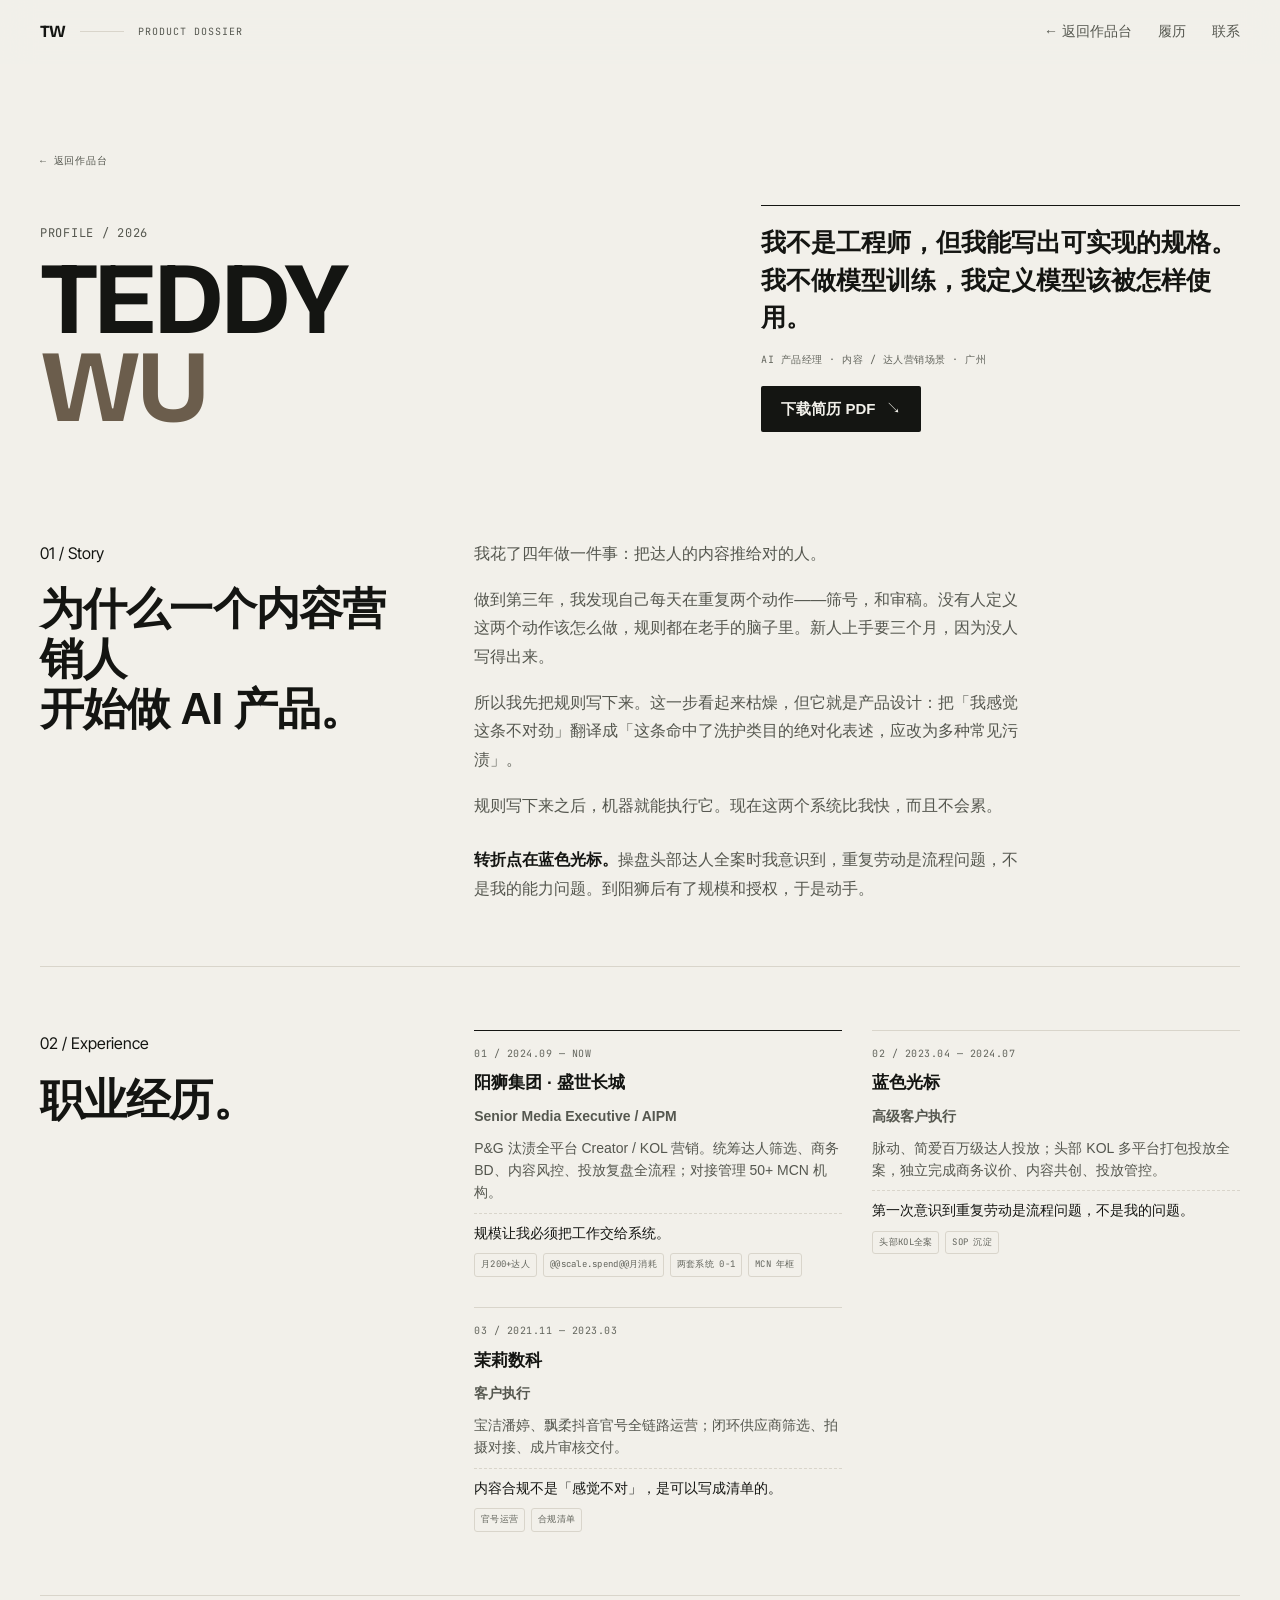
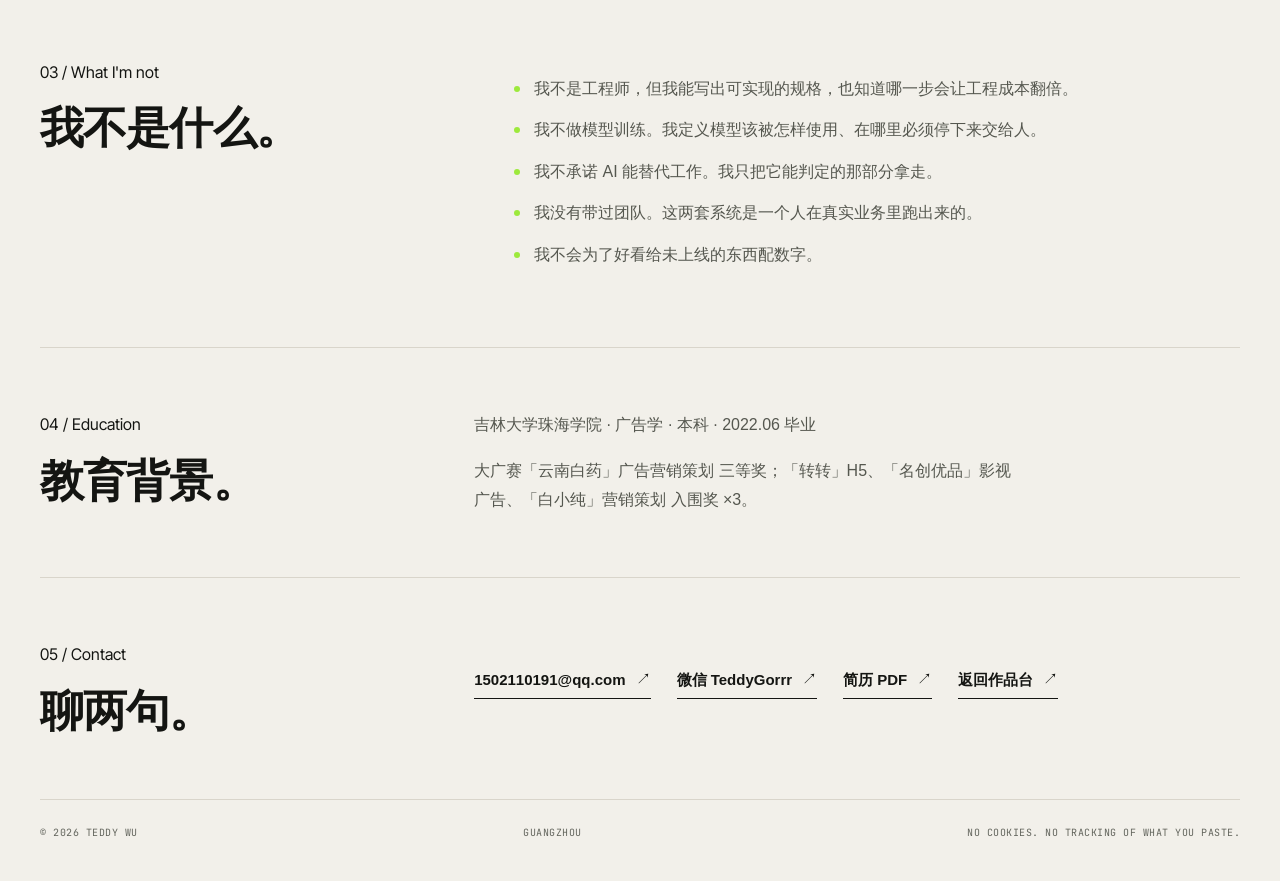
==== commit be871121: "demo: rebuild Content QC demo as a 1:1 mock of the real platform - deck: wheel paging hands back at " ====
--- a/profile/index.html
+++ b/profile/index.html
@@ -3,21 +3,23 @@
 <head>
 <meta charset="utf-8"><meta name="viewport" content="width=device-width,initial-scale=1,viewport-fit=cover">
 <title>履历 — 从投放一线到产品定义 · Teddy Wu</title>
-<meta name="description" content="AI 产品经理 Teddy Wu 完整履历：4 年达人营销一线操盘，月均 200+ 达人，两套 AI 系统 0-1 落地。">
-<link rel="canonical" href="https://teddywu-0506.github.io/profile/">
+<meta name="description" content="AI 产品经理 Teddy Wu 完整履历：4 年达人营销一线操盘，月均 @@scale.creators@@ 达人，两套 AI 系统 0-1 落地。">
+<link rel="canonical" href="https://teddywu.site/profile/">
 <meta property="og:type" content="article"><meta property="og:locale" content="zh_CN">
-<meta property="og:title" content="履历 — 从投放一线到产品定义 · Teddy Wu"><meta property="og:description" content="AI 产品经理 Teddy Wu 完整履历：4 年达人营销一线操盘，月均 200+ 达人，两套 AI 系统 0-1 落地。"><meta property="og:url" content="https://teddywu-0506.github.io/profile/">
-<meta property="og:image" content="https://teddywu-0506.github.io/assets/img/og-home.png"><meta property="og:image:width" content="1200"><meta property="og:image:height" content="630"><meta property="og:image:alt" content="履历 — 从投放一线到产品定义 · Teddy Wu">
+<meta property="og:title" content="履历 — 从投放一线到产品定义 · Teddy Wu"><meta property="og:description" content="AI 产品经理 Teddy Wu 完整履历：4 年达人营销一线操盘，月均 @@scale.creators@@ 达人，两套 AI 系统 0-1 落地。"><meta property="og:url" content="/profile/">
+<meta property="og:image" content="/assets/img/og-home.png"><meta property="og:image:width" content="1200"><meta property="og:image:height" content="630"><meta property="og:image:alt" content="履历 — 从投放一线到产品定义 · Teddy Wu">
 <meta name="twitter:card" content="summary_large_image"><meta name="theme-color" content="#F2F0EA">
 <link rel="icon" href="/assets/favicon.svg" type="image/svg+xml">
 <link rel="apple-touch-icon" href="/assets/icons/apple-touch-icon.png">
-<link rel="stylesheet" href="/assets/css/site.css">
+<link rel="stylesheet" href="/assets/css/fonts.css"><link rel="stylesheet" href="/assets/css/tokens.css">
+<link rel="stylesheet" href="/assets/css/base.css"><link rel="stylesheet" href="/assets/css/deck.css">
+<link rel="stylesheet" href="/assets/css/components.css"><link rel="stylesheet" href="/assets/css/pages.css">
 <script>document.documentElement.className='js'</script>
 </head>
 <body class="doc">
 <header class="doc-head" data-theme="paper">
   <a class="brand" href="/"><span class="brand-mark">TW</span><span class="brand-rule" aria-hidden="true"></span><span class="brand-sub">Product Dossier</span></a>
-  <nav class="nav" aria-label="页面导航"><a href="/#work">← 返回作品台</a><a href="/profile/">履历</a><a href="/#contact">联系</a></nav>
+  <nav class="nav" aria-label="页面导航"><a href="/#story">← 返回作品台</a><a href="/profile/">履历</a><a href="/#contact">联系</a></nav>
 </header>
 <main class="doc-main">
 
@@ -41,17 +43,16 @@
 <section class="sec"><div class="sec-grid">
   <div><span class="sec-kicker">02 / Experience</span><h2>职业经历。</h2></div>
   <div><div class="career" style="grid-template-columns:1fr 1fr;margin-top:0">
-    <div class="career-col"><span class="cc-idx">01 / 2024.09 — NOW</span><h3 class="cc-org">阳狮集团 · 盛世长城</h3><p class="cc-role">Senior Media Executive / AIPM</p><p class="cc-scope">P&amp;G 汰渍全平台 Creator / KOL 营销。统筹达人筛选、商务 BD、内容风控、投放复盘全流程；对接管理 50+ MCN 机构。</p><p class="cc-judge">规模让我必须把判断交给系统。</p><div class="cc-tags"><span>月200+达人</span><span>100W+月消耗</span><span>两套系统 0-1</span><span>MCN 年框</span></div></div>
+    <div class="career-col"><span class="cc-idx">01 / 2024.09 — NOW</span><h3 class="cc-org">阳狮集团 · 盛世长城</h3><p class="cc-role">Senior Media Executive / AIPM</p><p class="cc-scope">P&amp;G 汰渍全平台 Creator / KOL 营销。统筹达人筛选、商务 BD、内容风控、投放复盘全流程；对接管理 50+ MCN 机构。</p><p class="cc-judge">规模让我必须把工作交给系统。</p><div class="cc-tags"><span>月200+达人</span><span>@@scale.spend@@月消耗</span><span>两套系统 0-1</span><span>MCN 年框</span></div></div>
     <div class="career-col"><span class="cc-idx">02 / 2023.04 — 2024.07</span><h3 class="cc-org">蓝色光标</h3><p class="cc-role">高级客户执行</p><p class="cc-scope">脉动、简爱百万级达人投放；头部 KOL 多平台打包投放全案，独立完成商务议价、内容共创、投放管控。</p><p class="cc-judge">第一次意识到重复劳动是流程问题，不是我的问题。</p><div class="cc-tags"><span>头部KOL全案</span><span>SOP 沉淀</span></div></div>
     <div class="career-col"><span class="cc-idx">03 / 2021.11 — 2023.03</span><h3 class="cc-org">茉莉数科</h3><p class="cc-role">客户执行</p><p class="cc-scope">宝洁潘婷、飘柔抖音官号全链路运营；闭环供应商筛选、拍摄对接、成片审核交付。</p><p class="cc-judge">内容合规不是「感觉不对」，是可以写成清单的。</p><div class="cc-tags"><span>官号运营</span><span>合规清单</span></div></div>
-    <div class="career-col"><span class="cc-idx">04 / 2025 —</span><h3 class="cc-org">自建 AI 系统</h3><p class="cc-role">产品设计与落地</p><p class="cc-scope">图文审核与达人推荐两套系统，从需求定义到规则建模到效果度量，独立完成。</p><p class="cc-judge">规则写下来之后，机器就能接手。</p><div class="cc-tags"><span>RAG</span><span>分层Prompt</span><span>HITL</span><span>双向评分</span></div></div>
   </div></div></div></section>
 <section class="sec"><div class="sec-grid">
   <div><span class="sec-kicker">03 / What I'm not</span><h2>我不是什么。</h2></div>
   <div><ul class="pf-not">
     <li>我不是工程师，但我能写出可实现的规格，也知道哪一步会让工程成本翻倍。</li>
     <li>我不做模型训练。我定义模型该被怎样使用、在哪里必须停下来交给人。</li>
-    <li>我不承诺 AI 能替代判断。我只把它能判定的那部分拿走。</li>
+    <li>我不承诺 AI 能替代工作。我只把它能判定的那部分拿走。</li>
     <li>我没有带过团队。这两套系统是一个人在真实业务里跑出来的。</li>
     <li>我不会为了好看给未上线的东西配数字。</li>
   </ul></div></div></section>
--- a/assets/css/fonts.css
+++ b/assets/css/fonts.css
@@ -0,0 +1,8 @@
+/* self-hosted latin subsets - regenerate with: python3 tools/fonts.py
+/* self-hosted latin subsets */
+@font-face{font-family:'Bricolage Grotesque';font-style:normal;font-weight:500;font-display:swap;src:url('/assets/fonts/BricolageGrotesque-normal-500.woff2') format('woff2');unicode-range:U+0000-00FF, U+0131, U+0152-0153, U+02BB-02BC, U+02C6, U+02DA, U+02DC, U+0304, U+0308, U+0329, U+2000-206F, U+20AC, U+2122, U+2191, U+2193, U+2212, U+2215, U+FEFF, U+FFFD;}
+@font-face{font-family:'Bricolage Grotesque';font-style:normal;font-weight:700;font-display:swap;src:url('/assets/fonts/BricolageGrotesque-normal-700.woff2') format('woff2');unicode-range:U+0000-00FF, U+0131, U+0152-0153, U+02BB-02BC, U+02C6, U+02DA, U+02DC, U+0304, U+0308, U+0329, U+2000-206F, U+20AC, U+2122, U+2191, U+2193, U+2212, U+2215, U+FEFF, U+FFFD;}
+@font-face{font-family:'Inter Tight';font-style:normal;font-weight:400;font-display:swap;src:url('/assets/fonts/InterTight-normal-400.woff2') format('woff2');unicode-range:U+0000-00FF, U+0131, U+0152-0153, U+02BB-02BC, U+02C6, U+02DA, U+02DC, U+0304, U+0308, U+0329, U+2000-206F, U+20AC, U+2122, U+2191, U+2193, U+2212, U+2215, U+FEFF, U+FFFD;}
+@font-face{font-family:'Inter Tight';font-style:normal;font-weight:600;font-display:swap;src:url('/assets/fonts/InterTight-normal-600.woff2') format('woff2');unicode-range:U+0000-00FF, U+0131, U+0152-0153, U+02BB-02BC, U+02C6, U+02DA, U+02DC, U+0304, U+0308, U+0329, U+2000-206F, U+20AC, U+2122, U+2191, U+2193, U+2212, U+2215, U+FEFF, U+FFFD;}
+@font-face{font-family:'JetBrains Mono';font-style:normal;font-weight:400;font-display:swap;src:url('/assets/fonts/JetBrainsMono-normal-400.woff2') format('woff2');unicode-range:U+0000-00FF, U+0131, U+0152-0153, U+02BB-02BC, U+02C6, U+02DA, U+02DC, U+0304, U+0308, U+0329, U+2000-206F, U+20AC, U+2122, U+2191, U+2193, U+2212, U+2215, U+FEFF, U+FFFD;}
+@font-face{font-family:'JetBrains Mono';font-style:normal;font-weight:500;font-display:swap;src:url('/assets/fonts/JetBrainsMono-normal-500.woff2') format('woff2');unicode-range:U+0000-00FF, U+0131, U+0152-0153, U+02BB-02BC, U+02C6, U+02DA, U+02DC, U+0304, U+0308, U+0329, U+2000-206F, U+20AC, U+2122, U+2191, U+2193, U+2212, U+2215, U+FEFF, U+FFFD;}
--- a/assets/css/tokens.css
+++ b/assets/css/tokens.css
@@ -0,0 +1,75 @@
+/* ============ LAYER 1 · PRIMITIVE ============ */
+:root{
+  --paper-0:#ffffff; --paper-1:#F2F0EA; --paper-2:#E8E5DD;
+  --ink-900:#141512; --ink-700:#3A3C36; --ink-600:#55574F; --ink-500:#63655D; --ink-400:#9A9C93;
+  --line-1:#D9D5CB; --line-2:#2E302A;
+  --signal-500:#9DE93C; --signal-700:#4F6E10;   /* measured 5.16:1 on paper; #5E8218 was 3.94:1 */ --signal-100:#E7F5D0;
+  --warm-500:#6B5D4C;   /* measured 5.59:1 on paper; #8A7A66 was 3.64:1 */
+  --pass:#4E7A2E; --warn:#B87A1F; --fail:#B23A2E; --info:#3A5F8A;
+
+  --f-display:"Bricolage Grotesque","Helvetica Neue",Arial,sans-serif;
+  --f-body:"Inter Tight",Inter,-apple-system,"Segoe UI","PingFang SC","Hiragino Sans GB","Microsoft YaHei",sans-serif;
+  --f-mono:"JetBrains Mono",ui-monospace,"SFMono-Regular",Consolas,monospace;
+  /* System serif on purpose. Newsreader was declared for this slot and shipped 24 KB of
+     woff2 that no page ever fetched - every <em> in the site is CJK and fell through to
+     PingFang anyway. Same intent, one fewer asset to keep honest. */
+  --f-serif:Georgia,"Times New Roman","Songti SC",serif;
+  --f-cjk:"PingFang SC","Hiragino Sans GB","Microsoft YaHei","Noto Sans CJK SC",sans-serif;
+
+  /* LAYER 3 · COMPONENT */
+  --header-h:64px; --rail-h:56px; --stage-h:calc(100svh - var(--rail-h) - var(--header-h));
+  --gutter:56px; --stage-max:1600px; --content-max:1200px; --measure:720px;
+  --r-ui:4px; --r-window:8px; --r-chip:999px; --btn-r:2px;
+  --panel-shadow:0 20px 60px -16px rgba(20,21,18,.30);
+  --ease:cubic-bezier(.2,.7,.2,1);
+  /* measured from the reference implementation */
+  --ease-scene:cubic-bezier(.76,0,.24,1);
+  --ease-out-expo:cubic-bezier(.16,1,.3,1);
+  --dur-clip:.92s; --dur-fade:.48s; --dur-scale:1.1s; --dur-veil:.94s;
+  --s-section:64px; --s-block:40px; --s-tight:20px; --s-micro:10px;
+
+  /* TYPE SCALE · desktop 1440 */
+  --name-xl:148px; --h2-cjk:72px; --product-name:88px;
+  --h3:30px; --h4:20px; --body-l:19px; --body:17px; --body-s:14px;
+  --caption:12px; --micro:10px; --btn:15px; --stat-l:56px; --stat:32px;
+  --rail-num:20px; --ghost:200px;
+}
+/* ============ LAYER 2 · SEMANTIC (theme packs) ============ */
+:root,[data-theme="paper"]{
+  --bg-page:var(--paper-1); --bg-surface:var(--paper-2);
+  --text-primary:var(--ink-900); --text-secondary:var(--ink-600); --text-quiet:var(--ink-500);
+  --border:var(--line-1); --accent:var(--signal-700); --dot:var(--signal-500);
+  --btn-bg:var(--ink-900); --btn-fg:var(--paper-1);
+  --btn-bg-hover:var(--signal-500); --btn-fg-hover:var(--ink-900);
+  --ghost-color:var(--warm-500);
+}
+[data-theme="ink"]{
+  --bg-page:var(--ink-900); --bg-surface:#1B1D19;
+  --text-primary:var(--paper-1); --text-secondary:#9FA197; --text-quiet:#8B8D84;
+  --border:var(--line-2); --accent:var(--signal-500); --dot:var(--signal-500);
+  --btn-bg:var(--paper-1); --btn-fg:var(--ink-900);
+  --btn-bg-hover:var(--signal-500); --btn-fg-hover:var(--ink-900);
+  --ghost-color:var(--paper-1);
+}
+/* ============ BREAKPOINTS ============ */
+@media (max-width:1280px){
+  :root{--gutter:40px;--name-xl:124px;--h2-cjk:62px;--product-name:74px;--h3:27px;--h4:19px;
+    --body-l:18px;--body:16px;--caption:12px;--stat-l:48px;--stat:28px;--ghost:170px;
+    --s-section:56px;--s-block:36px}
+
+/* Short viewports: display type scales with the frame so deck scenes keep fitting. */
+@media (min-width:769px) and (max-height:1000px){
+  :root{--name-xl:clamp(96px,12.8vh,148px);--h2-cjk:clamp(42px,6vh,72px);--product-name:clamp(40px,6.2vh,88px);--s-section:clamp(28px,4.5vh,64px)}
+}
+}
+@media (max-width:768px){
+  :root{--gutter:28px;--header-h:58px;--rail-h:52px;
+    --name-xl:92px;--h2-cjk:46px;--product-name:54px;--h3:24px;--h4:18px;
+    --body-l:17px;--body:16px;--body-s:13.5px;--caption:11px;--btn:14px;
+    --stat-l:38px;--stat:24px;--rail-num:17px;--ghost:0px;
+    --s-section:44px;--s-block:28px;--s-tight:16px;--stage-h:auto}
+}
+@media (max-width:480px){
+  :root{--gutter:20px;--name-xl:62px;--h2-cjk:34px;--product-name:40px;--h3:21px;
+    --body-l:16.5px;--body:15.5px;--body-s:13px;--caption:10.5px;--stat-l:30px;--stat:21px}
+}
--- a/assets/css/base.css
+++ b/assets/css/base.css
@@ -0,0 +1,52 @@
+*,*::before,*::after{box-sizing:border-box}
+html{-webkit-text-size-adjust:100%;background:var(--paper-1);scroll-behavior:smooth;overflow-x:clip}
+body{margin:0;background:var(--bg-page);color:var(--text-primary);
+  font-family:var(--f-body);font-size:var(--body);line-height:1.72;
+  -webkit-font-smoothing:antialiased;text-rendering:optimizeLegibility;overflow-x:clip}
+::selection{background:var(--signal-500);color:var(--ink-900)}
+a{color:inherit;text-decoration:none}
+button,input,select,textarea{font:inherit;color:inherit}
+button{cursor:pointer;background:none;border:0;padding:0}
+img{display:block;max-width:100%}
+h1,h2,h3,h4,p{margin:0}
+:focus-visible{outline:2px solid var(--accent);outline-offset:2px;border-radius:1px}
+/* The !important here is load-bearing: .work-panel{display:grid} and friends live in a
+   later file, so a bare [hidden] would lose to them on source order alone. Any rule that
+   deliberately un-hides (the html.no-js fallbacks in components.css) has to carry
+   !important as well and win on specificity instead. */
+[hidden]{display:none!important}
+
+/* ---- typography utilities ---- */
+.mono{font-family:var(--f-mono);font-variant-numeric:tabular-nums}
+.kicker,.micro,.cell-label,.tag{font-family:var(--f-mono);text-transform:uppercase;
+  letter-spacing:.08em;font-size:var(--micro);font-weight:400;color:var(--text-secondary)}
+.kicker{font-size:var(--caption);letter-spacing:.06em}
+.name{font-family:var(--f-display);font-weight:700;font-size:var(--name-xl);
+  line-height:.86;letter-spacing:-.045em;text-transform:uppercase}
+.name .b{color:var(--text-primary)} .name .c{color:var(--warm-500)}
+.h2{font-family:var(--f-cjk);font-weight:700;font-size:var(--h2-cjk);
+  line-height:1.06;letter-spacing:-.02em}
+.product-name{font-family:var(--f-display);font-weight:700;font-size:var(--product-name);
+  line-height:.95;letter-spacing:-.04em;text-transform:uppercase}
+.h3{font-family:var(--f-cjk);font-weight:700;font-size:var(--h3);line-height:1.15;letter-spacing:-.02em}
+.h4{font-size:var(--h4);font-weight:600;line-height:1.3;letter-spacing:-.01em}
+.lede{font-family:var(--f-cjk);font-size:var(--body-l);line-height:1.7;color:var(--text-secondary);max-width:42ch}
+.prose{font-family:var(--f-cjk);font-size:var(--body);line-height:1.78;color:var(--text-secondary);max-width:62ch}
+.prose strong,.cell-body strong{color:var(--text-primary);font-weight:600}
+em{font-family:var(--f-serif);font-style:italic;font-weight:400;letter-spacing:-.01em}
+.stat{font-family:var(--f-mono);font-variant-numeric:tabular-nums;font-weight:500;
+  font-size:var(--stat);letter-spacing:-.02em;line-height:1}
+.stat-l{font-size:var(--stat-l);letter-spacing:-.03em}
+.sr-only{position:absolute;width:1px;height:1px;padding:0;margin:-1px;overflow:hidden;
+  clip:rect(0 0 0 0);white-space:nowrap;border:0}
+.skip{position:absolute;left:var(--gutter);top:-60px;z-index:60;background:var(--ink-900);
+  color:var(--paper-1);padding:10px 16px;font-size:var(--body-s)}
+.skip:focus{top:12px}
+
+/* ---- layout helpers ---- */
+.stage-inner{width:min(var(--stage-max),100% - (var(--gutter) * 2));margin-inline:auto}
+.rule{height:1px;background:var(--border);border:0}
+.dot{display:inline-block;width:6px;height:6px;border-radius:50%;background:var(--dot);
+  box-shadow:0 0 0 3px color-mix(in srgb,var(--dot) 14%,transparent)}
+@keyframes pulse{0%,100%{transform:scale(1);opacity:1}50%{transform:scale(1.35);opacity:.55}}
+.dot--live{animation:pulse 1.6s var(--ease) infinite}
--- a/assets/css/deck.css
+++ b/assets/css/deck.css
@@ -0,0 +1,129 @@
+/* ============ HEADER ============ */
+.site-header{position:fixed;z-index:40;inset:0 0 auto;height:var(--header-h);color:var(--text-primary);
+  display:flex;align-items:center;gap:28px;padding:0 var(--gutter);
+  background:color-mix(in srgb,var(--bg-page) 86%,transparent);
+  -webkit-backdrop-filter:blur(16px) saturate(1.3);backdrop-filter:blur(16px) saturate(1.3);
+  border-bottom:1px solid transparent;
+  transition:background .45s var(--ease),border-color .45s var(--ease),color .45s}
+.site-header.is-stuck{border-bottom-color:var(--border)}
+.brand{display:flex;align-items:center;gap:14px;flex:0 0 auto}
+.brand-mark{font-family:var(--f-display);font-weight:700;font-size:17px;letter-spacing:-.03em}
+.brand-rule{width:44px;height:1px;background:var(--border)}
+.brand-sub{font-family:var(--f-mono);font-size:var(--micro);letter-spacing:.1em;
+  text-transform:uppercase;color:var(--text-secondary);white-space:nowrap}
+.nav{display:flex;gap:26px;margin-left:auto;font-family:var(--f-cjk);font-size:var(--body-s);color:var(--text-secondary)}
+.nav a{position:relative;padding-block:6px;transition:color .2s}
+.nav a::after{content:'';position:absolute;left:0;right:0;bottom:0;height:1px;
+  background:var(--text-primary);transform:scaleX(0);transform-origin:left;transition:transform .25s var(--ease)}
+.nav a:hover{color:var(--text-primary)}
+.nav a[aria-current="true"]{color:var(--text-primary)}
+.nav a[aria-current="true"]::after{transform:scaleX(1)}
+.header-cta{margin-left:8px}
+
+/* ============ STAGE ============ */
+.stage{position:relative;margin-top:var(--header-h);height:var(--stage-h);overflow:hidden;isolation:isolate}
+.scene-stack{position:absolute;inset:0}
+.scene{position:absolute;inset:0;display:flex;flex-direction:column;
+  background:var(--bg-page);color:var(--text-primary);
+  clip-path:inset(0 0 0 100%);visibility:hidden;opacity:0;pointer-events:none;
+  transform:scale(1.025);overflow:hidden;
+  transition:clip-path var(--dur-clip) var(--ease-scene),opacity var(--dur-fade) ease,
+             transform var(--dur-scale) var(--ease-out-expo),visibility 0s linear var(--dur-clip)}
+.scene.is-active{clip-path:inset(0);visibility:visible;opacity:1;pointer-events:auto;
+  transform:scale(1);z-index:3;transition-delay:0s}
+.scene-body{flex:1 1 auto;min-height:0;overflow-y:auto;overscroll-behavior-y:contain;
+  scrollbar-width:none;display:flex;flex-direction:column;justify-content:center}
+.scene-body::-webkit-scrollbar{display:none}
+.scene-pad{width:min(var(--stage-max),100% - (var(--gutter) * 2));margin-inline:auto;padding-block:var(--s-section)}
+
+/* ---- sweeping difference veil on every scene change ---- */
+.veil{position:absolute;inset:0;z-index:40;pointer-events:none;overflow:hidden;visibility:hidden}
+.veil i{position:absolute;inset:0;width:42%;transform:translate(-110%) skew(-5deg);
+  mix-blend-mode:difference;
+  background:linear-gradient(90deg,#0000,#ffffff94 47%,#10100fc7 52%,#0000)}
+.stage.is-cutting .veil{visibility:visible}
+.stage.is-cutting .veil i{animation:optical-cut var(--dur-veil) var(--ease-scene) both}
+.stage.is-cutting[data-direction="backward"] .veil i{animation-name:optical-cut-back}
+@keyframes optical-cut{from{transform:translate(-110%) skew(-5deg)}to{transform:translate(350%) skew(-5deg)}}
+@keyframes optical-cut-back{from{transform:translate(350%) skew(-5deg)}to{transform:translate(-110%) skew(-5deg)}}
+
+/* ---- content resolve: replayed every time a scene becomes active ---- */
+.scene .resolve{animation:none}
+.scene.is-active .resolve{animation:content-resolve .92s var(--ease-out-expo) .15s both}
+.scene.is-active .resolve-copy{animation:copy-resolve .68s var(--ease-out-expo) .15s both}
+.scene.is-active .resolve-focus{animation:focus-resolve .76s var(--ease-out-expo) .15s both}
+.scene.is-active .resolve-view{animation:view-resolve .56s var(--ease-out-expo) .1s both}
+@keyframes content-resolve{from{filter:blur(9px);opacity:0}to{filter:blur(0);opacity:1}}
+@keyframes copy-resolve{from{filter:blur(7px);opacity:0;transform:translate(-1rem)}to{filter:blur(0);opacity:1;transform:translate(0)}}
+@keyframes focus-resolve{from{clip-path:circle(18% at 58% 48%);filter:blur(8px);opacity:.35;transform:scale(.97)}
+  to{clip-path:circle(82%);filter:blur(0);opacity:1;transform:scale(1)}}
+@keyframes view-resolve{from{clip-path:inset(0 0 45%);opacity:0;transform:translateY(.8rem)}to{clip-path:inset(0);opacity:1;transform:translateY(0)}}
+
+/* vertical mode: no-js fallback + <=768px */
+html.no-js .stage, .stage.is-vertical{height:auto;overflow:visible;isolation:auto}
+html.no-js .scene-stack, .stage.is-vertical .scene-stack{position:static}
+html.no-js .scene, .stage.is-vertical .scene{position:relative;inset:auto;height:auto;min-height:0;
+  visibility:visible;opacity:1;pointer-events:auto;transform:none;clip-path:none;
+  transition:none;border-top:1px solid var(--border);overflow:visible}
+html.no-js .scene:first-child, .stage.is-vertical .scene:first-child{border-top:0}
+html.no-js .scene-body, .stage.is-vertical .scene-body{overflow:visible;min-height:0}
+.stage.is-vertical .scene{scroll-margin-top:var(--header-h)}
+.stage.is-vertical .veil{display:none}
+.stage.is-vertical .scene .resolve,.stage.is-vertical .scene .resolve-copy,
+.stage.is-vertical .scene .resolve-focus,.stage.is-vertical .scene .resolve-view{animation:none}
+
+/* ============ PROGRESS RAIL ============ */
+.rail{position:fixed;z-index:40;inset:auto 0 0;height:var(--rail-h);color:var(--text-primary);
+  display:flex;align-items:center;gap:clamp(14px,3vw,32px);padding:0 var(--gutter);
+  padding-bottom:env(safe-area-inset-bottom);
+  background:color-mix(in srgb,var(--bg-page) 90%,transparent);
+  -webkit-backdrop-filter:blur(16px);backdrop-filter:blur(16px);
+  border-top:1px solid var(--border);transition:background .45s var(--ease),border-color .45s}
+.rail-index{font-family:var(--f-mono);font-size:var(--rail-num);font-weight:500;
+  letter-spacing:-.02em;white-space:nowrap}
+.rail-index .tot{font-size:.68em;color:var(--text-quiet);font-weight:400}
+.rail-segs{display:flex;align-items:center;gap:8px;flex:1;max-width:440px}
+.rail-seg{position:relative;height:2px;background:transparent;overflow:hidden}
+.rail-seg::after{content:'';position:absolute;inset:-11px 0;cursor:pointer}
+.rail-seg.w10{flex:10 1 0}.rail-seg.w18{flex:18 1 0}.rail-seg.w22{flex:22 1 0}.rail-seg.w16{flex:16 1 0}.rail-seg.w06{flex:6 1 0}
+.rail-seg i{display:block;height:100%;width:100%;background:var(--border);
+  transform:scaleX(0);transform-origin:left;opacity:.3;
+  transition:opacity .35s ease,transform .7s var(--ease-scene)}
+.rail-seg.is-passed i,.rail-seg.is-current i{background:var(--text-primary);opacity:.85;transform:scaleX(1)}
+.rail-seg.is-current i{opacity:1}
+.rail-seg:hover i,.rail-seg:focus-visible i{background:var(--signal-500);opacity:1}
+
+.rail-name{font-family:var(--f-mono);font-size:var(--micro);letter-spacing:.14em;
+  text-transform:uppercase;color:var(--text-secondary);min-width:88px;text-align:center}
+.rail-nav{display:flex;align-items:center;gap:12px;margin-left:auto}
+.rail-arrow{width:36px;height:36px;border:1px solid var(--border);border-radius:50%;
+  display:grid;place-items:center;font-size:13px;color:var(--text-primary);
+  transition:background .2s var(--ease),color .2s,transform .2s,border-color .2s}
+.rail-arrow:hover:not([disabled]){background:var(--text-primary);color:var(--bg-page);border-color:var(--text-primary)}
+.rail-arrow[disabled]{opacity:.3;cursor:not-allowed}
+.rail-hint{font-family:var(--f-mono);font-size:var(--micro);letter-spacing:.04em;color:var(--text-quiet)}
+.rail-jump{display:none}
+.rail-live{position:absolute;width:1px;height:1px;overflow:hidden;clip:rect(0 0 0 0)}
+
+@media (max-width:1050px){.rail-hint{display:none}.brand-rule,.brand-sub{display:none}}
+@media (max-width:768px){
+  .rail{gap:12px}
+  .rail-index,.rail-segs,.rail-name{display:none}
+  .rail-jump{display:block;position:relative;margin-right:auto}
+  .rail-jump summary{list-style:none;cursor:pointer;display:flex;align-items:center;gap:10px;
+    height:36px;padding:0 14px;border:1px solid var(--border);border-radius:var(--r-chip);
+    font-family:var(--f-mono);font-size:var(--micro);letter-spacing:.08em;text-transform:uppercase}
+  .rail-jump summary::-webkit-details-marker{display:none}
+  .rail-jump summary::after{content:'';width:5px;height:5px;border-right:1px solid currentColor;
+    border-bottom:1px solid currentColor;transform:rotate(-45deg) translateY(-2px)}
+  .rail-jump[open] .rail-menu{display:grid}
+  .rail-menu{position:absolute;bottom:calc(100% + 10px);left:0;min-width:220px;padding:6px;
+    display:grid;gap:2px;background:var(--bg-page);border:1px solid var(--border);
+    border-radius:var(--r-window);box-shadow:var(--panel-shadow)}
+  .rail-menu a{display:flex;justify-content:space-between;gap:16px;padding:11px 12px;
+    font-family:var(--f-mono);font-size:var(--micro);letter-spacing:.06em;text-transform:uppercase;
+    border-radius:var(--r-ui)}
+  .rail-menu a:hover,.rail-menu a[aria-current="true"]{background:var(--bg-surface)}
+  .nav{display:none}
+  .header-cta{margin-left:auto}
+}
--- a/assets/css/components.css
+++ b/assets/css/components.css
@@ -0,0 +1,505 @@
+/* ============ BUTTONS ============ */
+.btn{display:inline-flex;align-items:center;gap:10px;font-size:var(--btn);font-weight:600;
+  font-family:var(--f-cjk);letter-spacing:0;white-space:nowrap;
+  transition:background .2s var(--ease),color .2s,border-color .2s,gap .2s var(--ease),transform .12s}
+.btn .ar{font-family:var(--f-mono);font-weight:400;transition:transform .2s var(--ease)}
+.btn:hover .ar{transform:translate(3px,3px)}
+.btn--solid{height:46px;padding:0 20px;background:var(--btn-bg);color:var(--btn-fg);border-radius:var(--btn-r)}
+.btn--solid:hover{background:var(--btn-bg-hover);color:var(--btn-fg-hover)}
+.btn--solid:active{transform:translateY(1px)}
+.btn--link{position:relative;padding-bottom:5px;border-bottom:1px solid var(--text-primary)}
+.btn--link::after{content:'';position:absolute;left:0;bottom:-1px;width:0;height:2px;background:var(--text-primary);transition:width .25s var(--ease)}
+.btn--link:hover::after{width:100%}
+.btn[disabled]{opacity:.4;pointer-events:none}
+.btn--sm{height:36px;font-size:var(--body-s);padding:0 14px}
+.btn[aria-busy="true"]{position:relative;color:transparent}
+.btn[aria-busy="true"]::before{content:'';position:absolute;inset:0;margin:auto;width:16px;height:16px;
+  border:2px solid color-mix(in srgb,currentColor 30%,transparent);border-top-color:var(--btn-fg);
+  border-radius:50%;animation:spin .7s linear infinite}
+@keyframes spin{to{transform:rotate(360deg)}}
+
+/* ============ GHOST WORDMARK ============ */
+.ghost{position:absolute;z-index:0;pointer-events:none;user-select:none;white-space:nowrap;
+  font-family:var(--f-display);font-weight:700;font-size:var(--ghost);line-height:.8;
+  letter-spacing:-.05em;text-transform:uppercase;color:var(--ghost-color);opacity:.055}
+.ghost--br{right:calc(var(--gutter) * -1);bottom:-.18em}
+.ghost--r{right:-.06em;top:50%;transform:translateY(-50%)}
+
+/* ============ SCENE 1 · IDENTITY ============ */
+/* The portrait stretches to the grid row. Without a definite row height the row
+   tracks the text column, so any reflow above moves the portrait box (0.26 CLS).
+   min-height:100% pins the row to the scene instead. */
+.scene--identity .scene-pad{position:relative;display:grid;grid-template-columns:1.18fr .82fr;
+  gap:clamp(28px,4.4vw,72px);align-items:center;min-height:100%;
+  /* the portrait bleeds -rail-h past the frame; bottom padding must cover that bleed
+     or the scene grows a phantom internal scroll that eats the first wheel event */
+  padding-block:clamp(18px,4vh,48px) max(clamp(18px,4vh,48px),calc(var(--rail-h) + 10px))}
+.id-left{display:grid;gap:clamp(20px,3.4vh,36px);position:relative;z-index:1}
+.id-year{font-family:var(--f-mono);font-size:var(--micro);letter-spacing:.14em;text-transform:uppercase;color:var(--text-secondary)}
+.id-eyebrow{font-family:var(--f-mono);font-size:var(--caption);letter-spacing:.06em;text-transform:uppercase;
+  color:var(--text-secondary);display:flex;align-items:center;gap:10px;flex-wrap:wrap}
+.id-actions{display:flex;align-items:center;gap:28px;flex-wrap:wrap}
+.id-status{font-family:var(--f-mono);font-size:var(--micro);letter-spacing:.06em;color:var(--text-quiet);
+  display:flex;align-items:center;gap:8px;text-transform:uppercase}
+.portrait{position:relative;align-self:stretch;min-height:0}
+.portrait-frame{position:absolute;inset:calc(var(--header-h) * -1) calc(var(--gutter) * -1) calc(var(--rail-h) * -1) -8%;
+  overflow:hidden;background:var(--paper-2)}
+.portrait-frame img{width:100%;height:100%;object-fit:cover;object-position:center 28%}
+.portrait-frame img{filter:grayscale(.18) contrast(1.03)}
+.portrait-cap{position:absolute;left:22px;right:auto;bottom:22px;padding:6px 12px;
+  background:var(--paper-1);font-family:var(--f-mono);font-size:var(--micro);letter-spacing:.08em;text-transform:uppercase}
+/* placeholder illustration blends into paper; drop this class when a real photo replaces it */
+.portrait-frame--illus img{background:var(--paper-1);mix-blend-mode:multiply;filter:none}
+.lede{max-width:38ch}
+@media (max-width:768px){
+  .scene--identity .scene-pad{grid-template-columns:1fr;gap:28px}
+  .portrait-frame{position:relative;inset:auto;aspect-ratio:4/5;max-height:340px}
+  .portrait-cap{left:0;bottom:0}
+}
+
+/* ============ SCENE 2 · WORK ============ */
+.scene--work .scene-pad{display:grid;gap:clamp(16px,2.6vh,28px)}
+.work-head{display:flex;align-items:baseline;justify-content:space-between;gap:20px;flex-wrap:wrap}
+.switcher{display:flex;gap:0;border-top:1px solid var(--border)}
+.switcher [role="tab"]{position:relative;display:grid;gap:5px;padding:14px 22px 14px 0;margin-right:26px;
+  text-align:left;border-top:2px solid transparent;margin-top:-1px;transition:border-color .2s,opacity .2s;opacity:.6}
+.switcher [role="tab"]:hover{opacity:.85}
+.switcher [role="tab"][aria-selected="true"]{border-top-color:var(--text-primary);opacity:1}
+.sw-idx{font-family:var(--f-mono);font-size:var(--micro);letter-spacing:.08em;color:var(--text-secondary)}
+.sw-name{font-family:var(--f-display);font-weight:600;font-size:clamp(15px,1.35vw,19px);letter-spacing:-.01em;text-transform:uppercase}
+.sw-cn{font-family:var(--f-cjk);font-size:var(--body-s);font-weight:600}
+.sw-state{font-family:var(--f-mono);font-size:var(--micro);letter-spacing:.05em;color:var(--text-quiet);text-transform:uppercase}
+@media (max-width:768px){
+  .switcher{overflow-x:auto;scroll-snap-type:x mandatory;-webkit-overflow-scrolling:touch;
+    scrollbar-width:none;padding-bottom:4px}
+  .switcher::-webkit-scrollbar{display:none}
+  .switcher [role="tab"]{flex:0 0 auto;scroll-snap-align:start;padding-right:18px;margin-right:18px}
+}
+
+.work-panel{display:grid;grid-template-columns:7fr 5fr;gap:clamp(24px,3.4vw,56px);align-items:start;
+  position:relative;z-index:1}
+.work-panel.is-live{grid-template-columns:4fr 8fr}
+.work-intro{display:grid;gap:12px;margin-bottom:clamp(16px,2.4vh,26px)}
+.work-thesis{font-family:var(--f-cjk);font-size:clamp(17px,1.5vw,21px);font-weight:600;line-height:1.45;max-width:34ch}
+.work-cn-name{font-family:var(--f-cjk);font-size:clamp(18px,1.6vw,22px);font-weight:700;color:var(--warm-500);letter-spacing:.01em}
+
+/* six-cell grid */
+.grid6{display:grid;grid-template-columns:1fr 1fr;border-top:1px solid var(--border);border-left:1px solid var(--border)}
+.cell{padding:clamp(12px,1.6vh,18px) clamp(12px,1.4vw,20px);border-right:1px solid var(--border);
+  border-bottom:1px solid var(--border);position:relative;transition:background .2s}
+.cell-label{display:block;margin-bottom:7px}
+.cell-body{font-family:var(--f-cjk);font-size:var(--body-s);line-height:1.62;color:var(--text-secondary)}
+.cell--result{cursor:pointer}
+.cell--result:hover,.cell--evidence:hover{background:color-mix(in srgb,var(--signal-500) 7%,transparent)}
+.cell--result::before,.cell--evidence::before{content:'';position:absolute;left:-1px;top:0;bottom:0;width:2px;
+  background:var(--signal-500);transform:scaleY(0);transform-origin:top;transition:transform .22s var(--ease)}
+.cell--result:hover::before,.cell--evidence:hover::before{transform:scaleY(1)}
+.cell-stat{display:flex;align-items:baseline;gap:8px;flex-wrap:wrap;margin-bottom:6px}
+.cell-stat .stat{font-size:clamp(22px,2.2vw,30px)}
+.cell-arrow{position:absolute;right:14px;bottom:12px;font-family:var(--f-mono);font-size:var(--micro);color:var(--accent)}
+.provenance{display:none;padding:10px 0 0;font-family:var(--f-mono);font-size:var(--micro);
+  line-height:1.6;letter-spacing:.02em;color:var(--text-quiet);text-transform:none}
+.provenance.is-open{display:block}
+.work-cta{display:flex;align-items:center;gap:26px;padding-top:clamp(12px,1.8vh,20px);flex-wrap:wrap}
+@media (max-width:1050px){.work-panel,.work-panel.is-live{grid-template-columns:1fr}}
+@media (max-width:768px){.grid6{grid-template-columns:1fr}}
+
+/* ============ INK PRODUCT PANEL ============ */
+.panel{background:var(--ink-900);color:var(--paper-1);border-radius:var(--r-window);
+  padding:clamp(14px,1.5vw,20px);position:relative;overflow:hidden}
+.panel--preview{box-shadow:0 12px 40px -18px rgba(20,21,18,.45)}
+.work-panel.is-live .panel{box-shadow:var(--panel-shadow)}
+.panel-bar{display:flex;align-items:center;gap:8px;padding-bottom:12px;margin-bottom:14px;
+  border-bottom:1px solid var(--line-2);font-family:var(--f-mono);font-size:var(--micro);
+  letter-spacing:.06em;color:#A9ACA3;text-transform:uppercase}
+.panel-bar i{width:7px;height:7px;border-radius:50%;background:#4A4E47;flex:0 0 auto}
+.panel-bar .ttl{margin-left:6px;color:#B4B8AE}
+.panel-bar .st{margin-left:auto;display:flex;align-items:center;gap:7px;color:var(--signal-500)}
+.panel-bar .st i{background:var(--signal-500);box-shadow:none;width:5px;height:5px}
+.panel-note{font-family:var(--f-mono);font-size:var(--micro);letter-spacing:.05em;
+  color:#8E9188;text-transform:uppercase;padding-top:12px;border-top:1px solid var(--line-2);margin-top:14px}
+@media (max-width:768px){.work-panel.is-live .panel{border-radius:0;margin-inline:calc(var(--gutter) * -1)}}
+
+/* ============ APP WINDOW (light UI on ink) ============ */
+.app{background:var(--paper-1);color:var(--ink-900);border-radius:var(--r-ui);overflow:hidden}
+.app-doc{padding:clamp(14px,1.5vw,20px)}
+.app-doc h4{font-family:var(--f-cjk);font-size:clamp(15px,1.3vw,18px);font-weight:600;line-height:1.4;margin:12px 0 10px}
+.app-doc p{font-family:var(--f-cjk);font-size:var(--body-s);line-height:1.75;color:var(--ink-500)}
+.app-line{padding:2px 4px;border-radius:2px;transition:background .3s var(--ease)}
+.app-line.is-hl{background:var(--signal-100)}
+.app-line.is-hl2{background:#FBEBD2}
+.app-tag{display:inline-block;padding:4px 7px;background:var(--paper-2);color:var(--ink-500);
+  font-family:var(--f-mono);font-size:9px;letter-spacing:.04em;margin-top:10px}
+.app-metrics{display:grid;grid-template-columns:repeat(3,1fr);gap:8px;padding:0 clamp(14px,1.5vw,20px) clamp(14px,1.5vw,20px)}
+.app-metrics div{padding:10px;border:1px solid var(--line-1);border-radius:3px}
+.app-metrics b{display:block;font-family:var(--f-mono);font-size:clamp(15px,1.5vw,20px);font-weight:500;letter-spacing:-.02em;color:var(--signal-700)}
+.app-metrics span{display:block;margin-top:4px;font-family:var(--f-mono);font-size:9px;letter-spacing:.04em;color:#63655D;text-transform:uppercase}
+@media (max-width:768px){.app-metrics{grid-template-columns:1fr}}
+
+/* ============ CHIPS ============ */
+.chip{display:inline-flex;align-items:center;gap:7px;height:32px;padding:0 12px;
+  border:1px solid var(--border);border-radius:var(--r-chip);
+  font-family:var(--f-mono);font-size:var(--micro);letter-spacing:.05em;text-transform:uppercase;
+  color:var(--text-secondary);transition:background .18s,color .18s,border-color .18s}
+.chip:hover{border-color:var(--text-primary);color:var(--text-primary)}
+.chip[aria-pressed="true"],.chip.is-on{background:var(--text-primary);color:var(--bg-page);border-color:var(--text-primary)}
+.chip-row{display:flex;flex-wrap:wrap;gap:8px}
+
+/* ============ PIPELINE ============ */
+.pipe{display:flex;align-items:flex-start;gap:0;margin:0 0 18px;padding:0;list-style:none}
+.pipe-step{flex:1;position:relative;display:grid;gap:7px;padding-right:10px;text-align:left}
+.pipe-step::before{content:'';position:absolute;top:6px;left:0;right:0;height:1px;background:var(--line-2)}
+.pipe-step:first-child::before{left:6px}.pipe-step:last-child::before{right:auto;width:12px}
+.pipe-dot{position:relative;width:13px;height:13px;border-radius:50%;background:#3A3D37;
+  border:1px solid #4A4E47;transition:background .2s,border-color .2s,box-shadow .2s}
+.pipe-name{font-family:var(--f-mono);font-size:11px;letter-spacing:.03em;color:#9A9C93;text-transform:uppercase;line-height:1.4}
+.pipe-step.is-running .pipe-dot{background:var(--signal-500);border-color:var(--signal-500);
+  box-shadow:0 0 0 4px rgba(157,233,60,.16);animation:pulse 1s var(--ease) infinite}
+.pipe-step.is-running .pipe-name{color:var(--signal-500)}
+.pipe-step.is-done .pipe-dot{background:var(--paper-1);border-color:var(--paper-1)}
+.pipe-step.is-done .pipe-name{color:#A9ACA3}
+.pipe-step.is-error .pipe-dot{background:var(--fail);border-color:var(--fail)}
+.pipe-log{font-family:var(--f-mono);font-size:var(--micro);letter-spacing:.02em;color:#A9ACA3;
+  min-height:1.5em;margin-bottom:14px}
+@media (max-width:768px){
+  .pipe{flex-direction:column;gap:10px}
+  .pipe-step{padding-left:22px}
+  .pipe-step::before{top:0;bottom:0;left:6px;right:auto;width:1px;height:auto}
+}
+
+/* ============ DEMO ============ */
+.demo{display:grid;grid-template-columns:5fr 7fr;gap:0;min-height:340px}
+.demo-input{padding:clamp(14px,1.5vw,20px);border-right:1px solid var(--line-2);display:grid;
+  grid-template-rows:auto 1fr auto;gap:12px;align-content:start}
+.demo-out{padding:clamp(14px,1.5vw,20px);min-width:0}
+.f-label{display:block;font-family:var(--f-mono);font-size:var(--micro);letter-spacing:.06em;
+  text-transform:uppercase;color:#A9ACA3;margin-bottom:8px}
+textarea,.field{width:100%;background:var(--paper-1);color:var(--ink-900);border:1px solid #D6D3CB;
+  border-radius:var(--r-ui);padding:12px;font-family:var(--f-cjk);font-size:16px;line-height:1.65;resize:vertical}
+textarea{min-height:132px}
+textarea:focus-visible,.field:focus-visible{outline:2px solid var(--signal-500);outline-offset:1px}
+select.field{height:40px;padding:0 10px;font-size:13px;font-family:var(--f-body)}
+.demo-actions{display:flex;align-items:center;gap:14px;flex-wrap:wrap}
+.demo-actions .btn--solid{background:var(--signal-500);color:var(--ink-900)}
+.demo-actions .btn--solid:hover{background:var(--paper-1)}
+.hint{font-family:var(--f-mono);font-size:var(--micro);letter-spacing:.03em;color:#A9ACA3}
+.hint--err{color:#F2B5AC}
+.demo-state{display:grid;gap:12px;align-content:center;justify-items:start;min-height:200px;color:#9A9C93}
+.demo-state .box{border:1px dashed #3E423B;padding:16px;border-radius:var(--r-ui);
+  font-family:var(--f-mono);font-size:var(--micro);line-height:1.8;letter-spacing:.02em;color:#A9ACA3}
+.verdict{display:flex;align-items:baseline;gap:10px;flex-wrap:wrap;padding-bottom:12px;
+  border-bottom:1px solid var(--line-2);margin-bottom:14px}
+.verdict b{font-family:var(--f-mono);font-size:clamp(16px,1.6vw,21px);font-weight:500;letter-spacing:-.02em;color:var(--paper-1)}
+.verdict span{font-family:var(--f-mono);font-size:var(--micro);letter-spacing:.05em;text-transform:uppercase;color:#A9ACA3}
+.verdict--clear b{color:var(--signal-500)}
+@media (max-width:768px){
+  .demo{grid-template-columns:1fr}
+  .demo-input{border-right:0;border-bottom:1px solid var(--line-2)}
+}
+
+/* ============ FINDING CARD ============ */
+.findings{display:grid;gap:0}
+.finding{display:grid;grid-template-columns:1fr auto;gap:8px 16px;padding:14px 0;
+  border-bottom:1px solid var(--line-2);animation:rise .38s var(--ease) both}
+.finding:nth-child(2){animation-delay:.05s}.finding:nth-child(3){animation-delay:.1s}.finding:nth-child(4){animation-delay:.15s}
+/* transform-only: an opacity fade makes axe sample a blended foreground */
+@keyframes rise{from{transform:translateY(10px)}to{transform:none}}
+.finding-top{display:flex;align-items:center;gap:9px;flex-wrap:wrap}
+.sev{display:inline-flex;align-items:center;gap:5px;font-family:var(--f-mono);font-size:var(--micro);
+  letter-spacing:.06em;text-transform:uppercase;padding:3px 7px;border-radius:3px}
+.sev--fail{background:rgba(178,58,46,.18);color:#F0A79C}
+.sev--warn{background:rgba(184,122,31,.18);color:#EFC489}
+.sev--sug{background:rgba(58,95,138,.2);color:#A8C6E4}
+.sev--human{background:rgba(157,233,60,.14);color:var(--signal-500)}
+.finding h5{font-family:var(--f-cjk);font-size:14px;font-weight:600;color:var(--paper-1);margin:0}
+.finding-body{grid-column:1/-1;display:grid;gap:7px}
+.finding-swap{font-family:var(--f-cjk);font-size:var(--body-s);line-height:1.6;color:#B4B8AE}
+.finding-swap del{color:#C98C82;text-decoration-color:rgba(201,140,130,.5)}
+.finding-swap ins{color:var(--signal-500);text-decoration:none;border-bottom:1px solid rgba(157,233,60,.4)}
+.finding-why{font-family:var(--f-mono);font-size:var(--caption);letter-spacing:.03em;color:#9A9C93;line-height:1.7}
+.finding-acts{display:flex;gap:6px;align-self:center;flex-wrap:wrap;justify-content:flex-end}
+.finding-acts .btn{height:30px;padding:0 10px;border:1px solid #4A4E47;border-radius:3px;
+  font-family:var(--f-cjk);font-size:12px;font-weight:500;color:#C9CCC4;transition:.18s}
+.finding-acts .btn:hover{background:var(--paper-1);color:var(--ink-900);border-color:var(--paper-1)}
+.finding.is-resolved{opacity:.42}
+.finding.is-resolved .finding-acts{opacity:.5}
+.finding--human{border-left:2px solid var(--signal-500);padding-left:12px;margin-left:-14px}
+@media (max-width:640px){.finding{grid-template-columns:1fr}.finding-acts{justify-content:flex-start}}
+
+/* ============ CREATOR ROW ============ */
+.creators{display:grid;gap:0}
+.crow{display:grid;grid-template-columns:26px 36px 1fr auto 22px;align-items:center;gap:12px;
+  padding:12px 0;border-bottom:1px solid var(--line-2);animation:rise .38s var(--ease) both}
+.crow:nth-child(2){animation-delay:.05s}.crow:nth-child(3){animation-delay:.1s}
+.crow:nth-child(4){animation-delay:.15s}.crow:nth-child(5){animation-delay:.2s}
+.crow-rank{font-family:var(--f-mono);font-size:var(--micro);color:#9A9C93}
+.crow-av{width:36px;height:36px;border-radius:50%;display:grid;place-items:center;
+  font-family:var(--f-cjk);font-size:14px;font-weight:600;color:#fff}
+.crow-main{min-width:0}
+.crow-main b{display:block;font-family:var(--f-cjk);font-size:14px;font-weight:600;color:var(--paper-1);
+  white-space:nowrap;overflow:hidden;text-overflow:ellipsis}
+.crow-main span{display:block;font-family:var(--f-mono);font-size:var(--micro);letter-spacing:.03em;color:#A9ACA3;margin-top:3px}
+.crow-score{font-family:var(--f-mono);font-size:clamp(15px,1.5vw,19px);font-weight:500;color:var(--signal-500);letter-spacing:-.02em}
+.crow-x{font-family:var(--f-mono);color:#9A9C93;font-size:13px;text-align:center}
+.crow.is-best .crow-x,.crow.is-best .crow-score{text-decoration:none}
+.crow.is-best{border-left:2px solid var(--signal-500);padding-left:12px;margin-left:-14px}
+.crow-detail{grid-column:1/-1;display:none;gap:14px;padding:14px 0 4px;border-top:1px dashed #34372F}
+.crow.is-open .crow-detail{display:grid}
+.dims{display:grid;gap:7px}
+.dim{display:grid;grid-template-columns:74px 1fr 38px;align-items:center;gap:10px;
+  font-family:var(--f-mono);font-size:var(--micro);letter-spacing:.03em;color:#A9ACA3;text-transform:uppercase}
+.dim i{display:block;height:4px;background:#34372F;border-radius:2px;overflow:hidden}
+.dim i b{display:block;height:100%;background:var(--signal-500);border-radius:2px;
+  transform-origin:left;animation:grow .6s var(--ease) both}
+@keyframes grow{from{transform:scaleX(0)}}
+.dim em{font-style:normal;text-align:right;color:#B4B8AE;font-size:10px}
+.crow-note{font-family:var(--f-cjk);font-size:var(--body-s);line-height:1.65;color:#A9ACA3}
+.crow-facts{display:flex;flex-wrap:wrap;gap:8px}
+.crow-facts span{font-family:var(--f-mono);font-size:var(--micro);letter-spacing:.03em;color:#A9ACA3;
+  border:1px solid #34372F;padding:4px 7px;border-radius:3px}
+@media (max-width:640px){.crow{grid-template-columns:22px 30px 1fr auto}.crow-x{display:none}
+  .crow-av{width:30px;height:30px;font-size:12px}.dim{grid-template-columns:62px 1fr 32px}}
+
+/* ============ SCENE 3 · TRAJECTORY ============ */
+.traj-head{display:flex;align-items:flex-start;justify-content:space-between;gap:24px;flex-wrap:wrap}
+.tabs{display:flex;gap:22px;border-bottom:1px solid var(--border);padding-bottom:0}
+.tabs [role="tab"]{position:relative;padding:8px 0 11px;font-family:var(--f-cjk);font-size:var(--body-s);
+  font-weight:600;color:var(--text-secondary);border-bottom:2px solid transparent;margin-bottom:-1px;transition:.2s}
+.tabs [role="tab"]:hover{color:var(--text-primary)}
+.tabs [role="tab"][aria-selected="true"]{color:var(--text-primary);border-bottom-color:var(--text-primary)}
+.career{display:grid;grid-template-columns:repeat(3,1fr);gap:clamp(16px,2.4vw,36px);margin-top:clamp(20px,3vh,36px)}
+.career-col{display:grid;gap:9px;align-content:start;padding-top:14px;border-top:1px solid var(--border)}
+.cc-org{display:flex;align-items:center;gap:9px}
+.cc-logo{width:22px;height:22px;flex:0 0 auto;object-fit:contain;background:#fff;
+  border:1px solid var(--border);border-radius:5px}
+.cc-logo--mono{display:grid;place-items:center;font-family:var(--f-cjk);font-weight:700;font-size:13px;
+  color:var(--paper-1);background:var(--warm-500);border-color:transparent}
+.career-col:first-child{border-top-color:var(--text-primary)}
+.cc-idx{font-family:var(--f-mono);font-size:var(--micro);letter-spacing:.05em;color:var(--text-quiet)}
+.cc-org{font-family:var(--f-cjk);font-size:clamp(15px,1.35vw,18px);font-weight:700;line-height:1.35}
+.cc-role{font-family:var(--f-cjk);font-size:var(--body-s);font-weight:600;color:var(--text-secondary)}
+.cc-scope{font-family:var(--f-cjk);font-size:var(--body-s);line-height:1.6;color:var(--text-secondary)}
+.cc-judge{font-family:var(--f-cjk);font-size:var(--body-s);line-height:1.6;color:var(--text-primary);
+  padding-top:8px;border-top:1px dashed var(--border)}
+.cc-tags{display:flex;flex-wrap:wrap;gap:6px}
+.cc-tags span{font-family:var(--f-mono);font-size:9px;letter-spacing:.03em;color:var(--text-quiet);
+  border:1px solid var(--border);padding:3px 6px;border-radius:3px}
+.methods{display:grid;gap:clamp(10px,1.6vh,18px);margin-top:clamp(20px,3vh,34px);
+  grid-template-columns:1fr 1fr}
+.method{display:grid;grid-template-columns:auto 1fr;gap:14px;padding-top:14px;border-top:1px solid var(--border)}
+.method-n{font-family:var(--f-mono);font-size:var(--micro);color:var(--text-quiet);padding-top:4px}
+.method h4{font-family:var(--f-cjk);font-size:clamp(15px,1.3vw,18px);font-weight:700;line-height:1.4;margin-bottom:6px}
+.method p{font-family:var(--f-cjk);font-size:var(--body-s);line-height:1.68;color:var(--text-secondary)}
+.risk-note{grid-column:1/-1;display:grid;gap:8px;padding:16px;border:1px solid var(--border);
+  border-left:2px solid var(--warn);background:color-mix(in srgb,var(--bg-surface) 55%,transparent)}
+.risk-note h5{font-family:var(--f-mono);font-size:var(--micro);letter-spacing:.08em;text-transform:uppercase;color:var(--text-secondary)}
+.risk-note p{font-family:var(--f-cjk);font-size:var(--body-s);line-height:1.7;color:var(--text-secondary)}
+@media (max-width:1050px){.career{grid-template-columns:1fr 1fr}.methods{grid-template-columns:1fr}}
+@media (max-width:560px){.career{grid-template-columns:1fr}}
+
+/* ============ SCENE 4 · CONTACT ============ */
+.scene--contact{overflow:hidden}
+.contact-pad{position:relative;z-index:1;display:grid;gap:clamp(18px,3vh,32px);min-height:100%;
+  align-content:center;padding-block:var(--s-section)}
+.contact-links{display:flex;gap:clamp(20px,3vw,40px);flex-wrap:wrap;margin-top:clamp(10px,2vh,20px)}
+.contact-links .btn--link .ar{font-family:var(--f-mono)}
+/* The contact scene is exactly one viewport tall, so the QR overlays rather than pushing
+   the grid. It sits on a paper card because a QR needs a light, quiet field to scan
+   against - the ink theme would eat the margin. */
+.qr{position:absolute;right:0;top:50%;z-index:3;margin:0;padding:14px 14px 10px;
+  background:var(--paper-1);border-radius:var(--r-window);box-shadow:var(--panel-shadow);
+  transform:translateY(-50%) scale(.97);opacity:0;transition:opacity .2s var(--ease),transform .2s var(--ease)}
+.qr:not([hidden]){opacity:1;transform:translateY(-50%) scale(1)}
+.qr img{width:min(240px,36vw);height:auto;border-radius:var(--r-ui)}
+/* no text-transform here: the caption carries the literal WeChat ID, and uppercasing
+   "TeddyGorrr" into "TEDDYGORRR" misrepresents the thing someone has to type. */
+.qr figcaption{font-family:var(--f-mono);font-size:var(--micro);letter-spacing:.06em;
+  color:var(--ink-600);text-align:center;margin-top:9px}
+/* Under 768px the deck is vertical and the scene scrolls, so the QR joins the flow instead
+   of floating. A centred overlay here sat on top of the H2 and both contact buttons. */
+@media (max-width:768px){
+  .qr{position:static;transform:none;opacity:1;margin:6px auto 0;right:auto;top:auto;
+    box-shadow:none;border:1px solid var(--line-1)}
+  .qr:not([hidden]){transform:none}
+  .qr img{width:min(200px,52vw)}
+}
+.contact-meta{margin-top:clamp(24px,4vh,48px);padding-top:16px;border-top:1px solid var(--border);
+  display:flex;gap:20px;flex-wrap:wrap;font-family:var(--f-mono);font-size:var(--micro);
+  letter-spacing:.05em;color:var(--text-quiet);text-transform:uppercase}
+.ghost--contact{font-size:clamp(60px,13vw,190px);line-height:.82;white-space:normal;width:max-content}
+
+@media (prefers-reduced-motion:reduce){
+  *,*::before,*::after{animation-duration:.01ms!important;animation-iteration-count:1!important;
+    transition-duration:.01ms!important;scroll-behavior:auto!important}
+  .dot--live{animation:none}
+}
+
+/* ============ WORK PANEL STATE MATRIX ============ */
+.work-panel .panel--live{display:none}
+.work-panel.is-live .panel--preview{display:none}
+.work-panel.is-live .panel--live{display:block}
+.work-panel.is-live .grid6{grid-template-columns:1fr}
+.work-panel.is-live .work-thesis{font-size:clamp(15px,1.3vw,17px)}
+.work-panel.is-live .cell-body{font-size:13px}
+.work-panel.is-live .product-name{font-size:clamp(26px,3vw,42px)}
+.work-panel.is-live .work-intro{margin-bottom:10px}
+.work-panel.is-live .cell--result,.work-panel.is-live .cell--evidence{display:none}
+
+/* no-js / vertical fallback: show every tab's content as a document.
+   base.css declares [hidden]{display:none!important}, so these two have to be
+   !important too: author-vs-author, the !important layer wins, and inside it
+   html.no-js .work-panel[hidden] (0,3,1) outranks [hidden] (0,1,0). Without the
+   !important this entire fallback was silently dead. */
+html.no-js .switcher{display:none}
+html.no-js .work-panel[hidden]{display:grid!important}
+html.no-js .work-panel{border-top:1px solid var(--border);padding-top:26px;margin-top:26px}
+html.no-js .work-panel .panel--live{display:none}
+html.no-js .tabs{display:none}
+html.no-js [role="tabpanel"][hidden]{display:block!important}
+html.no-js .demo-input{border-right:0;border-bottom:1px solid var(--line-2)}
+
+/* ============ SCENE 2 FIT (must land inside one viewport) ============ */
+.scene--work .scene-pad{padding-block:clamp(14px,2.6vh,30px);display:grid;gap:clamp(10px,1.8vh,20px)}
+.scene--work .work-head{padding-bottom:2px}
+.scene--work .switcher [role="tab"]{padding:9px 20px 9px 0;margin-right:22px;gap:3px}
+.scene--work .sw-state{font-size:9px}
+.scene--work .work-intro{gap:5px;margin-bottom:clamp(8px,1.4vh,16px)}
+.scene--work .product-name{font-size:clamp(34px,4.4vw,62px)}
+.scene--work .work-cn-name{font-size:clamp(14px,1.3vw,17px)}
+.scene--work .work-thesis{font-size:clamp(14px,1.4vw,17px);margin-top:4px}
+.scene--work .cell{padding:clamp(8px,1.2vh,14px) clamp(10px,1.2vw,16px)}
+.scene--work .cell-label{margin-bottom:5px;font-size:9px}
+.scene--work .cell-body{font-size:clamp(12px,1.05vw,13.5px);line-height:1.55}
+.scene--work .cell-stat .stat{font-size:clamp(19px,2vw,27px)}
+.scene--work .work-cta{padding-top:clamp(8px,1.2vh,14px);gap:22px}
+.scene--work .app-doc{padding:14px}
+.scene--work .app-doc h4{margin:8px 0 8px;font-size:15px}
+.scene--work .app-metrics{padding:0 14px 14px;gap:6px}
+.scene--work .app-metrics div{padding:8px}
+.scene--work .panel{padding:12px}
+@media (max-height:760px){
+  .scene--work .product-name{font-size:clamp(30px,3.6vw,44px)}
+  .scene--work .work-thesis{font-size:14px}
+  .scene--work .cell-body{font-size:12px}
+}
+/* trajectory + contact breathing room */
+.scene--trajectory .scene-pad{padding-block:clamp(16px,3vh,34px);display:grid;gap:clamp(10px,1.8vh,20px)}
+.scene--trajectory .career-col{padding-top:10px;gap:6px}
+.scene--trajectory .cc-judge{padding-top:6px;font-size:clamp(12px,1.05vw,13.5px)}
+.scene--trajectory .career{margin-top:clamp(14px,2.4vh,26px)}
+
+.cell .work-cta{padding-top:10px;gap:14px;flex-wrap:wrap}
+.cell .work-cta .btn--solid{height:34px;padding:0 12px;font-size:13px}
+.cell .work-cta .btn--link{font-size:13px}
+.scene--work .grid6{border-bottom:1px solid var(--border)}
+
+/* ============ SCENE 2 · SHORTER VIEWPORTS ============ */
+.scene--work .work-intro .kicker{display:none}
+.scene--work .switcher [role="tab"]{display:flex;flex-wrap:wrap;align-items:baseline;gap:3px 10px;padding:8px 20px 9px 0}
+.scene--work .sw-idx{width:100%}
+.scene--work .sw-state{width:auto;margin-left:auto;padding-left:16px}
+.scene--work .work-intro{display:flex;flex-wrap:wrap;align-items:baseline;gap:4px 14px}
+.scene--work .work-thesis{width:100%;margin-top:2px}
+@media (max-height:800px){
+  .scene--work .product-name{font-size:clamp(28px,3.4vw,42px)}
+  .scene--work .work-cn-name{font-size:14px}
+  .scene--work .work-thesis{font-size:13.5px}
+  .scene--work .cell{padding:7px 11px}
+  .scene--work .cell-body{font-size:12px;line-height:1.5}
+  .scene--work .cell-label{margin-bottom:3px}
+  .scene--work .cell-stat .stat{font-size:19px}
+  .scene--work .work-cta{padding-top:7px;gap:10px}
+  .scene--work .cell .work-cta .btn--solid{height:30px;padding:0 10px;font-size:12px}
+  .scene--work .cell .work-cta .btn--link{font-size:12px}
+  .scene--trajectory .h2,.scene--identity .h2{font-size:clamp(34px,5vw,54px)}
+}
+
+.ghost--contact{font-size:clamp(46px,8.6vw,116px);line-height:.84;white-space:normal;width:max-content;
+  right:calc(var(--gutter) * -1);bottom:auto;top:52%;opacity:.05}
+.scene--contact .contact-pad{min-height:100%;justify-content:center}
+.scene--contact .h2{color:var(--text-primary)}
+.scene--contact .contact-links .btn--link{color:var(--text-primary);border-color:var(--text-primary)}
+.scene--contact .contact-links .btn--link::after{background:var(--text-primary)}
+
+/* mobile: switcher scrolls inside its own box, never leaks into the document */
+@media (max-width:768px){
+  .switcher{width:100%;max-width:100%;padding-inline:0;-webkit-overflow-scrolling:touch}
+  .switcher [role="tab"]{white-space:nowrap}
+  .scene--work .sw-state{margin-left:10px}
+  .grid6{border-left:0}
+  .cell{border-left:1px solid var(--border)}
+}
+
+/* identity: keep the CJK headline on exactly two lines, never orphan a char */
+/* em not ch: ch is measured on the latin digit and would force CJK to wrap */
+.scene--identity .h2{max-width:10.5em;text-wrap:balance;flex:0 0 auto}
+.scene--identity .name{line-height:.84}
+@media (max-height:920px){
+  .scene--identity .name{font-size:clamp(64px,9.4vw,124px)}
+  .scene--identity .h2{font-size:clamp(34px,4.6vw,58px)}
+  .scene--identity .lede{font-size:clamp(15px,1.25vw,17px);margin-top:14px}
+  .scene--identity .id-left{gap:clamp(14px,2.4vh,26px)}
+  .scene--identity .id-actions .btn--solid{height:42px}
+}
+@media (max-height:800px){
+  .scene--identity .name{font-size:clamp(56px,8.4vw,104px)}
+  .scene--identity .h2{font-size:clamp(30px,4.1vw,48px)}
+  .scene--identity .id-year{display:none}
+}
+
+/* ---- measured micro-interactions ---- */
+.btn{transition:background .22s ease,color .22s ease,border-color .22s ease,transform .22s ease}
+.btn--solid:hover{transform:translateY(-2px)}
+.btn--solid:active{transform:translateY(0)}
+.btn .ar{transition:transform .24s ease}
+.btn--solid:hover .ar{transform:translate(2px,2px)}
+.switcher [role="tab"]{transition:opacity .22s ease,border-color .22s ease,transform .22s ease}
+.switcher [role="tab"]:hover{transform:translateY(-2px)}
+.rail-arrow{transition:background .2s ease,color .2s ease,border-color .2s ease,transform .2s ease}
+.rail-arrow:hover:not([disabled]){transform:translateY(-2px)}
+.career-col,.method{transition:transform .24s ease}
+.career-col:hover{transform:translateY(-3px)}
+
+.shell{--micro:12px;--caption:12px}
+.shell .f-label,.shell .hint,.shell .panel-note,.shell .finding-why,.shell .pipe-log,
+.shell .verdict span,.shell .crow-rank,.shell .crow-main span,.shell .crow-facts span,
+.shell .shell-note,.shell .shell-foot,.shell .micro{font-size:12px}
+.shell .dim{font-size:11px}
+.shell .app-tag,.shell .sev{font-size:11px}
+
+/* ============ SURFACE SCOPES ============
+   Every dark demo container must re-declare the semantic tokens, otherwise its
+   children resolve paper values and fail contrast. Every light app window nested
+   inside a dark panel must switch back. */
+.panel,.shell .demo,.doc-demo{
+  --text-primary:var(--paper-1); --text-secondary:#A9ACA3; --text-quiet:#9A9C93;
+  --border:#34372F; --accent:var(--signal-500); --dot:var(--signal-500);
+  /* bg tokens must flip too: .chip.is-on paints with --text-primary and reads with
+     --bg-page, so scoping only the text tokens produced white-on-white labels */
+  --bg-page:var(--ink-900); --bg-surface:#1B1D19;
+  --btn-bg:var(--paper-1); --btn-fg:var(--ink-900);
+  color:var(--text-primary)}
+.app,.app-window{
+  --text-primary:var(--ink-900); --text-secondary:#55574F; --text-quiet:#63655D;
+  --border:#D9D5CB; --accent:#4F6E10; --dot:var(--signal-700);
+  --bg-page:var(--paper-1); --bg-surface:var(--paper-2);
+  --btn-bg:var(--ink-900); --btn-fg:var(--paper-1);
+  background:var(--paper-1); color:var(--text-primary)}
+/* result rows follow their surface, not a hardcoded grey */
+.crow-rank{color:var(--text-quiet)}
+.crow-main span{color:var(--text-secondary)}
+.crow-main b{color:var(--text-primary)}
+.crow-x{color:var(--text-quiet)}
+.crow-facts span{color:var(--text-secondary);border-color:var(--border)}
+.dim{color:var(--text-secondary)}
+.dim em{color:var(--text-primary)}
+.finding-why{color:var(--text-quiet)}
+.chip{color:var(--text-secondary);border-color:var(--border)}
+.chip:hover{border-color:var(--text-primary);color:var(--text-primary)}
+.f-label{color:var(--text-secondary)}
+.hint{color:var(--text-secondary)}
+.panel-note{color:var(--text-quiet)}
+.pipe-log{color:var(--text-secondary)}
+.verdict b{color:var(--text-primary)}
+.verdict span{color:var(--text-secondary)}
+.crow-note{color:var(--text-secondary)}
--- a/assets/css/pages.css
+++ b/assets/css/pages.css
@@ -0,0 +1,256 @@
+/* ============ LONG-FORM PAGES (/work/*, /profile, /demo/*) ============ */
+body.doc{padding-top:var(--header-h);padding-bottom:0;overflow-x:clip}
+.doc-main{width:min(var(--content-max),100% - (var(--gutter) * 2));margin-inline:auto}
+.doc-head{display:flex;align-items:center;justify-content:space-between;gap:20px;color:var(--text-primary);
+  height:var(--header-h);position:fixed;inset:0 0 auto;z-index:40;padding:0 var(--gutter);
+  background:color-mix(in srgb,var(--bg-page) 86%,transparent);
+  -webkit-backdrop-filter:blur(16px);backdrop-filter:blur(16px);border-bottom:1px solid transparent}
+.doc-head .nav{margin-left:auto}
+.doc-hero{padding:clamp(48px,9vh,96px) 0 clamp(32px,5vh,56px);
+  display:grid;grid-template-columns:7fr 5fr;gap:clamp(28px,4vw,64px);align-items:end}
+.doc-hero .back{display:inline-block;margin-bottom:clamp(28px,6vh,64px);font-family:var(--f-mono);
+  font-size:var(--micro);letter-spacing:.08em;text-transform:uppercase;color:var(--text-secondary)}
+.doc-hero .back:hover{color:var(--text-primary)}
+.doc-thesis{font-family:var(--f-cjk);font-size:clamp(19px,2vw,25px);font-weight:600;line-height:1.5;
+  border-top:1px solid var(--text-primary);padding-top:18px}
+.doc-status{font-family:var(--f-mono);font-size:var(--micro);letter-spacing:.05em;
+  text-transform:uppercase;color:var(--text-quiet);margin-top:14px}
+.doc-meta{display:grid;grid-template-columns:repeat(auto-fit,minmax(150px,1fr));gap:18px;
+  padding:22px 0;border-top:1px solid var(--border);border-bottom:1px solid var(--border);margin-bottom:clamp(40px,7vh,80px)}
+.doc-meta div{display:grid;gap:5px}
+.doc-meta dt{font-family:var(--f-mono);font-size:var(--micro);letter-spacing:.06em;text-transform:uppercase;color:var(--text-quiet)}
+.doc-meta dd{margin:0;font-family:var(--f-cjk);font-size:var(--body-s);font-weight:600;line-height:1.5}
+.sec{padding:clamp(40px,7vh,84px) 0;border-top:1px solid var(--border)}
+.sec-kicker{display:block;margin-bottom:18px}
+.sec-grid{display:grid;grid-template-columns:4fr 8fr;gap:clamp(28px,4vw,72px);align-items:start}
+.sec-grid h2{font-family:var(--f-cjk);font-size:clamp(26px,3.4vw,44px);font-weight:700;
+  line-height:1.14;letter-spacing:-.02em}
+.sec-grid .prose p+p{margin-top:1.1em}
+.cost{display:flex;gap:clamp(20px,3vw,44px);flex-wrap:wrap;margin-top:28px}
+.cost div{display:grid;gap:4px}
+.cost b{font-family:var(--f-mono);font-size:clamp(20px,2.4vw,30px);font-weight:500;letter-spacing:-.03em}
+.cost span{font-family:var(--f-mono);font-size:var(--micro);letter-spacing:.04em;text-transform:uppercase;color:var(--text-quiet)}
+
+/* decisions */
+.dec{display:grid;gap:0}
+.dec-item{padding:clamp(18px,2.6vh,28px) 0;border-bottom:1px solid var(--border);
+  display:grid;grid-template-columns:1fr 1fr;gap:clamp(16px,2.4vw,40px)}
+.dec-item:last-child{border-bottom:0}
+.dec-q{font-family:var(--f-cjk);font-size:clamp(16px,1.6vw,20px);font-weight:700;line-height:1.45}
+.dec-q .vs{font-family:var(--f-mono);font-size:11px;letter-spacing:.06em;color:var(--text-quiet);
+  display:block;margin-top:8px;text-transform:uppercase}
+.dec-a{display:grid;gap:10px;font-family:var(--f-cjk);font-size:var(--body-s);line-height:1.7;color:var(--text-secondary)}
+.dec-a dl{display:grid;grid-template-columns:auto 1fr;gap:6px 12px;margin:0}
+.dec-a dt{font-family:var(--f-mono);font-size:9px;letter-spacing:.05em;text-transform:uppercase;
+  color:var(--text-quiet);padding-top:3px}
+.dec-a dd{margin:0}
+@media (max-width:768px){.dec-item{grid-template-columns:1fr}}
+
+/* sticky pipeline story */
+.flow{margin-top:24px}
+.flow-step{display:grid;grid-template-columns:52px 1fr;gap:clamp(16px,2.4vw,32px);
+  padding:clamp(18px,3vh,30px) 0;border-top:1px solid var(--border)}
+.flow-n{font-family:var(--f-mono);font-size:var(--micro);letter-spacing:.06em;color:var(--text-quiet)}
+.flow-step h3{font-family:var(--f-cjk);font-size:clamp(18px,2vw,26px);font-weight:700;line-height:1.3;margin-bottom:8px}
+.flow-step p{font-family:var(--f-cjk);font-size:var(--body);line-height:1.78;color:var(--text-secondary);max-width:56ch}
+.flow-tag{display:inline-block;margin-top:12px;font-family:var(--f-mono);font-size:11px;
+  letter-spacing:.05em;text-transform:uppercase;color:var(--accent);border:1px solid var(--border);
+  padding:4px 8px;border-radius:var(--r-chip)}
+
+/* results table */
+.res{display:grid;gap:0;margin-top:20px}
+.res-row{display:grid;grid-template-columns:1.1fr 1fr 2fr;gap:clamp(12px,2vw,28px);
+  padding:16px 0;border-top:1px solid var(--border);align-items:baseline}
+.res-row:first-child{border-top:2px solid var(--text-primary)}
+.res-row b{font-family:var(--f-mono);font-size:clamp(16px,1.8vw,22px);font-weight:500;letter-spacing:-.02em}
+.res-row em{font-family:var(--f-cjk);font-size:var(--body-s);font-style:normal;font-weight:600}
+.res-row span{font-family:var(--f-mono);font-size:var(--micro);letter-spacing:.02em;
+  line-height:1.7;color:var(--text-quiet);text-transform:none}
+.res-row.is-down b{color:var(--fail)}
+@media (max-width:768px){.res-row{grid-template-columns:1fr 1fr}.res-row span{grid-column:1/-1}}
+
+/* embedded demo on doc pages */
+.doc-demo{background:var(--ink-900);color:var(--paper-1);border-radius:var(--r-window);
+  padding:clamp(18px,2.4vw,32px);margin-top:28px;box-shadow:var(--panel-shadow)}
+.doc-demo .demo-input{padding-inline:0;padding-top:0}
+.doc-demo .demo-out{padding-inline:0;padding-top:0}
+.doc-demo .demo{grid-template-columns:5fr 7fr}
+@media (max-width:1050px){.doc-demo .demo{grid-template-columns:1fr}}
+
+/* profile */
+.pf-not{display:grid;gap:14px}
+.pf-not li{list-style:none;display:grid;grid-template-columns:auto 1fr;gap:14px;
+  font-family:var(--f-cjk);font-size:var(--body);line-height:1.72;color:var(--text-secondary)}
+.pf-not li::before{content:'';width:6px;height:6px;border-radius:50%;background:var(--dot);margin-top:11px}
+.pf-links{display:flex;gap:26px;flex-wrap:wrap;margin-top:26px}
+@media (max-width:768px){.doc-hero,.sec-grid{grid-template-columns:1fr}.doc-hero .back{margin-bottom:24px}}
+
+/* ============ STANDALONE DEMO SHELL ============ */
+.shell{width:min(1200px,100% - (var(--gutter) * 2));margin-inline:auto;padding:clamp(24px,5vh,56px) 0}
+.shell-head{display:flex;align-items:baseline;justify-content:space-between;gap:20px;flex-wrap:wrap;
+  padding-bottom:18px;border-bottom:1px solid var(--border);margin-bottom:clamp(20px,4vh,40px)}
+.shell-head h1{font-family:var(--f-display);font-weight:700;font-size:clamp(26px,4vw,48px);
+  letter-spacing:-.035em;text-transform:uppercase}
+.shell-note{font-family:var(--f-mono);font-size:var(--micro);letter-spacing:.05em;
+  text-transform:uppercase;color:var(--text-quiet)}
+/* standalone demo shell: dark surface, scoped by the shared rule in components.css */
+.shell .demo{background:var(--ink-900);border-radius:var(--r-window);
+  padding:clamp(18px,2.4vw,32px);box-shadow:var(--panel-shadow)}
+.shell-foot{margin-top:clamp(24px,4vh,44px);display:flex;gap:24px;flex-wrap:wrap;
+  font-family:var(--f-mono);font-size:var(--micro);letter-spacing:.05em;text-transform:uppercase;color:var(--text-quiet)}
+
+/* ============ 404 ============ */
+.nf{display:grid;gap:22px;place-content:center;min-height:calc(100svh - var(--header-h));text-align:left}
+.nf h1{font-family:var(--f-display);font-size:clamp(60px,14vw,160px);font-weight:700;
+  letter-spacing:-.05em;line-height:.85;text-transform:uppercase}
+
+/* ============ STORYBOARD (demo pages) ============ */
+/* Hand-drawn five-panel loop, viewport-scaled; the demo opens in a modal. */
+.story{position:relative;margin-top:clamp(14px,2.4vh,28px);
+  padding:clamp(16px,2.6vh,28px) clamp(14px,2.4vw,32px) clamp(16px,2.6vh,28px);
+  border:1.6px solid var(--ink-900);
+  border-radius:18px 225px 16px 255px/255px 16px 225px 18px;
+  background:
+    linear-gradient(color-mix(in srgb,var(--line-1) 55%,transparent) 1px,transparent 1px),
+    linear-gradient(90deg,color-mix(in srgb,var(--line-1) 55%,transparent) 1px,transparent 1px),
+    var(--paper-0);
+  background-size:28px 28px,28px 28px,auto}
+.story-kicker{display:flex;align-items:baseline;justify-content:space-between;gap:16px;flex-wrap:wrap;
+  margin-bottom:clamp(12px,1.8vh,20px)}
+.story-kicker .t{font-family:var(--f-cjk);font-weight:700;font-size:clamp(14px,1.9vh,18px);color:var(--ink-900)}
+.story-kicker .m{font-family:var(--f-mono);font-size:var(--micro);letter-spacing:.12em;
+  text-transform:uppercase;color:var(--text-quiet)}
+.story-grid{display:grid;grid-template-columns:1fr 46px 1fr 46px 1fr;
+  grid-template-rows:auto clamp(34px,5.5vh,56px) auto;gap:clamp(10px,1.6vh,18px) 8px}
+.sb-card{position:relative;transform:rotate(var(--rot,0deg));background:var(--paper-1);
+  border:1.6px solid var(--ink-900);
+  padding:clamp(12px,1.8vh,18px) clamp(12px,1.3vw,16px) clamp(12px,1.6vh,16px);
+  border-radius:255px 15px 225px 15px/15px 225px 15px 255px;
+  box-shadow:3px 4px 0 rgba(20,21,18,.14);display:flex;flex-direction:column}
+.sb-card--b{border-radius:15px 225px 15px 255px/255px 15px 225px 15px}
+.sb-card::before{content:'';position:absolute;top:-10px;left:50%;width:64px;height:18px;
+  transform:translateX(-50%) rotate(-2.4deg);
+  background:color-mix(in srgb,var(--signal-100) 78%,var(--paper-2));
+  border:1px solid color-mix(in srgb,var(--ink-900) 16%,transparent)}
+.sb-head{display:flex;align-items:baseline;gap:8px}
+.sb-n{font-family:var(--f-mono);font-size:var(--caption);letter-spacing:.1em;color:var(--ink-500)}
+.sb-en{font-family:var(--f-mono);font-size:var(--micro);letter-spacing:.14em;
+  text-transform:uppercase;color:var(--warm-500);margin-left:auto}
+.sb-card h3{font-family:var(--f-cjk);font-size:clamp(15px,2.1vh,19px);font-weight:700;line-height:1.3;margin-top:2px}
+.sb-art{display:block;width:100%;height:clamp(46px,7vh,68px);margin-top:clamp(6px,1.1vh,10px);color:var(--ink-700)}
+.sb-card p{font-size:clamp(11.5px,1.55vh,13.5px);line-height:1.7;color:var(--ink-700);
+  margin-top:clamp(6px,1.1vh,10px);margin-bottom:clamp(8px,1.2vh,12px)}
+.sb-chip{align-self:flex-start;margin-top:auto;padding:2px 9px;font-family:var(--f-mono);
+  font-size:clamp(9px,1.2vh,11px);letter-spacing:.04em;color:var(--ink-900);background:var(--paper-0);
+  border:1.3px solid var(--ink-900);border-radius:999px 12px 999px 12px/12px 999px 12px 999px}
+.hl{background:linear-gradient(transparent 58%,var(--signal-100) 58% 94%,transparent 94%);
+  padding-inline:2px;font-weight:600;color:var(--ink-900)}
+.sb-arrow{display:flex;align-items:center;justify-content:center;color:var(--ink-700)}
+.sb-arrow svg{width:100%;height:22px}
+.sb-arrow--d svg{width:24px;height:100%}
+.sb-loop{color:var(--ink-600)}
+.sb-loop svg{width:100%;height:100%}
+.sb-loop text{font-family:var(--f-mono)}
+.sb-loopback{display:none}
+.sb-c1{grid-area:1/1}.sb-a12{grid-area:1/2}.sb-c2{grid-area:1/3}.sb-a23{grid-area:1/4}.sb-c3{grid-area:1/5}
+.sb-a34{grid-area:2/5}.sb-c4{grid-area:3/5}.sb-a45{grid-area:3/4}.sb-c5{grid-area:3/3}
+.sb-loop{grid-area:2/1/4/3}
+@media (max-width:900px){
+  .story-grid{grid-template-columns:1fr;grid-template-rows:none;gap:6px}
+  .story-grid>*{grid-area:auto}
+  .sb-arrow{height:32px}
+  .sb-arrow svg{width:24px;height:24px}
+  .sb-a12 svg,.sb-a23 svg{transform:rotate(90deg)}
+  .sb-a45 svg{transform:rotate(-90deg)}
+  .sb-loop{display:none}
+  .sb-loopback{display:block;margin-top:14px;padding:11px 14px;text-align:center;
+    border:1.6px dashed var(--ink-600);border-radius:12px 255px 12px 225px/225px 12px 255px 12px;
+    font-family:var(--f-cjk);font-size:var(--body-s);color:var(--ink-700);background:var(--paper-1)}
+}
+
+/* ---- launch panel: press to open the demo in a modal ---- */
+.sb-launch{position:relative;display:flex;align-items:center;justify-content:space-between;
+  gap:clamp(18px,3.6vw,44px);flex-wrap:wrap;
+  padding:clamp(20px,3.4vh,36px) clamp(20px,3.2vw,42px);
+  background:var(--signal-500);color:var(--ink-900);
+  border:1.8px solid var(--ink-900);
+  border-radius:255px 18px 225px 18px/18px 225px 18px 255px;
+  box-shadow:6px 7px 0 rgba(20,21,18,.18);transform:rotate(-.5deg)}
+.sb-launch-big{font-family:var(--f-cjk);font-weight:700;font-size:clamp(18px,2.4vh,26px);line-height:1.55}
+.sb-launch-sub{margin-top:8px;font-family:var(--f-mono);font-size:var(--micro);letter-spacing:.1em;
+  text-transform:uppercase;color:var(--signal-700)}
+.sb-launch-cta{position:relative;display:flex;flex-direction:column;align-items:flex-end;gap:4px}
+.sb-launch-arrow{width:72px;height:38px;color:var(--ink-900);margin-bottom:-9px;transform:rotate(6deg)}
+.sb-launch-btn{background:var(--ink-900);color:var(--signal-500);height:auto;padding:15px 28px;cursor:pointer;
+  font-family:var(--f-cjk);font-weight:700;font-size:clamp(15px,1.9vh,19px);
+  border:1.8px solid var(--ink-900);border-radius:999px 18px 999px 18px/18px 999px 18px 999px;
+  box-shadow:4px 5px 0 rgba(20,21,18,.25);transition:transform .18s var(--ease),box-shadow .18s var(--ease)}
+.sb-launch-btn:hover{transform:translate(-1px,-2px) rotate(-.6deg);box-shadow:6px 8px 0 rgba(20,21,18,.25);background:#000}
+.sb-launch-btn:active{transform:translate(2px,3px);box-shadow:1px 2px 0 rgba(20,21,18,.25)}
+@media (max-width:768px){.sb-launch{flex-direction:column;align-items:stretch}.sb-launch-cta{align-items:flex-end}}
+
+/* ---- demo modal ---- */
+.sb-modal{position:fixed;inset:0;z-index:80;display:grid;place-items:center;padding:clamp(10px,3vh,36px)}
+.sb-modal[hidden]{display:none}
+.sb-modal-bg{position:absolute;inset:0;background:rgba(14,15,12,.78);
+  -webkit-backdrop-filter:blur(8px);backdrop-filter:blur(8px);animation:sb-fade .25s ease both}
+.sb-modal-panel{position:relative;width:min(1160px,100%);display:flex;flex-direction:column;gap:12px;
+  animation:sb-pop .38s var(--ease-out-expo) both}
+.sb-modal-bar{display:flex;align-items:center;justify-content:space-between;gap:16px}
+.sb-modal-bar .t{font-family:var(--f-mono);font-size:var(--caption);letter-spacing:.14em;
+  text-transform:uppercase;color:var(--paper-1)}
+.sb-modal-close{display:inline-flex;align-items:center;gap:8px;height:38px;padding:0 16px;cursor:pointer;white-space:nowrap;
+  font-family:var(--f-cjk);font-weight:700;font-size:var(--body-s);color:var(--ink-900);
+  background:var(--signal-500);border:1.6px solid var(--ink-900);
+  border-radius:999px 12px 999px 12px/12px 999px 12px 999px}
+.sb-modal-close:hover{background:var(--paper-1)}
+.sb-modal .demo-host{max-height:calc(100dvh - 110px);overflow:auto}
+.sb-modal .demo{background:var(--ink-900);border-radius:var(--r-window);
+  padding:clamp(14px,2.2vw,28px);box-shadow:var(--panel-shadow)}
+@keyframes sb-fade{from{opacity:0}to{opacity:1}}
+@keyframes sb-pop{from{opacity:0;transform:translateY(18px) scale(.985)}to{opacity:1;transform:none}}
+
+/* ---- story scene inside the deck ---- */
+.scene--story .scene-pad{display:grid;gap:clamp(8px,1.4vh,14px);padding-block:clamp(10px,1.6vh,18px)}
+.scene--story .story{margin-top:0;padding:clamp(12px,1.9vh,20px) clamp(12px,2vw,26px) clamp(12px,1.8vh,18px)}
+.scene--story .story-kicker{margin-bottom:clamp(6px,1.1vh,12px)}
+.scene--story .story-grid{grid-template-rows:auto clamp(22px,3.4vh,36px) auto;gap:clamp(6px,1vh,12px) 8px}
+.scene--story .sb-card{padding:clamp(9px,1.4vh,13px) 12px clamp(9px,1.3vh,12px)}
+.scene--story .sb-art{height:clamp(30px,4.4vh,46px)}
+.scene--story .sb-card p{margin-top:5px;margin-bottom:7px;line-height:1.6}
+.scene--story .sb-launch{padding:clamp(12px,2vh,20px) clamp(16px,2.4vw,30px)}
+.scene--story .sb-launch-big{font-size:clamp(16px,2.2vh,22px)}
+.scene--story .sb-launch-cta{flex-direction:row;flex-wrap:wrap;align-items:center;gap:10px}
+.scene--story .sb-launch-arrow{display:none}
+.scene--story .sb-launch-btn{padding:12px 20px;font-size:clamp(13px,1.8vh,16px)}
+.sb-launch-sub a{color:var(--signal-700);border-bottom:1px solid color-mix(in srgb,var(--signal-700) 45%,transparent);margin-left:6px}
+
+/* ============ QC PRODUCT DEMO SHELL (ported product UI extras) ============ */
+.qcapp{position:relative;height:100%;min-height:640px;font-family:var(--qc-font-ui)}
+.qcapp .qc-shell{height:100%;min-height:640px}
+.qcapp .qc-appinner{height:100%;display:grid;grid-template-columns:var(--qc-sidebar-width) 1fr var(--qc-config-panel-width);grid-template-rows:var(--qc-header-height) 1fr;grid-template-areas:"header header header" "sidebar main config";overflow:hidden;background:var(--qc-bg)}
+.qcapp .qc-appinner.qc-layout--no-config{grid-template-columns:var(--qc-sidebar-width) 1fr;grid-template-areas:"header header" "sidebar main"}
+.sb-modal-panel{width:min(1500px,100%)}
+.sb-modal .demo-host{max-height:none;height:calc(100dvh - 128px);overflow:hidden;background:var(--qc-bg)}
+.doc-demo .demo-host{height:860px;overflow:hidden}
+.qc-mock-badge{display:inline-flex;align-items:center;padding:2px 8px;font-size:11px;font-weight:600;color:#55702A;background:#EFFBDC;border:1px solid #CFEEA5;border-radius:var(--qc-radius-full)}
+.qc-quick-import{width:100%;justify-content:center;padding:11px 14px;font-size:14px}
+.qc-dropzone:hover{border-color:#3B82F6 !important;background:#EFF6FF !important}
+.qc-issue-card:hover{box-shadow:var(--qc-shadow-sm)}
+.qc-spin{width:14px;height:14px;flex:none;border:2px solid #93C5FD;border-top-color:#3B82F6;border-radius:50%;animation:qc-spin .8s linear infinite;display:inline-block}
+@keyframes qc-spin{to{transform:rotate(360deg)}}
+.qc-hl2{background:linear-gradient(120deg,#FDE68A 0%,#FCD34D 100%);padding:1px 3px;border-radius:2px;font-weight:600;box-shadow:0 1px 3px rgba(251,191,36,.3)}
+.qc-hl3{background:#FDE68A;padding:1px 3px;border-radius:2px;font-weight:700}
+.qc-mock-tag-inline{font-size:9.5px;border:1px solid #CFEEA5;background:#EFFBDC;color:#55702A;border-radius:4px;padding:0 5px;margin-left:6px}
+.qc-stop-btn{border:1px solid #FCA5A5;background:#fff;color:#B91C1C;border-radius:5px;font-size:11px;padding:2px 10px;cursor:pointer;margin-left:8px}
+.qc-brief-status{font-size:11px;color:#15803D;background:#F0FDF4;border:1px solid #86EFAC;border-radius:99px;padding:1px 8px;margin-left:8px}
+.qc-brand-letter{width:28px;height:28px;border-radius:6px;color:#fff;align-items:center;justify-content:center;font-size:13px;font-weight:700;flex-shrink:0}
+.qc-api-tabs{display:flex;border:1px solid #E5E7EB;border-radius:8px;overflow:hidden;margin-bottom:12px}
+.qc-api-tab{flex:1;padding:8px;background:#F8FAFC;border:none;font-size:13px;color:#6B7280;cursor:pointer;font-family:inherit}
+.qc-api-tab.is-on{background:var(--qc-primary);color:#fff;font-weight:600}
+.qc-api-label{display:block;font-size:12px;color:#374151;font-weight:500;margin:10px 0 4px}
+.qc-toasts{position:fixed;top:74px;left:50%;transform:translateX(-50%);z-index:200;display:grid;gap:8px;justify-items:center;pointer-events:none;width:min(520px,92vw)}
+.qc-toast{display:flex;align-items:center;gap:9px;background:#1E1B4B;color:#F5F3FF;border:1px solid #4C4680;border-radius:99px;padding:9px 16px;font-size:12.5px;box-shadow:0 8px 24px rgba(30,27,75,.35);animation:qc-toast-in .25s ease both;max-width:100%}
+.qc-toast b{color:#A78BFA;font-weight:600;font-size:11px;letter-spacing:.05em;flex:none}
+.qc-toast.is-out{opacity:0;transform:translateY(-6px);transition:opacity .3s,transform .3s}
+@keyframes qc-toast-in{from{opacity:0;transform:translateY(-8px)}to{opacity:1;transform:none}}
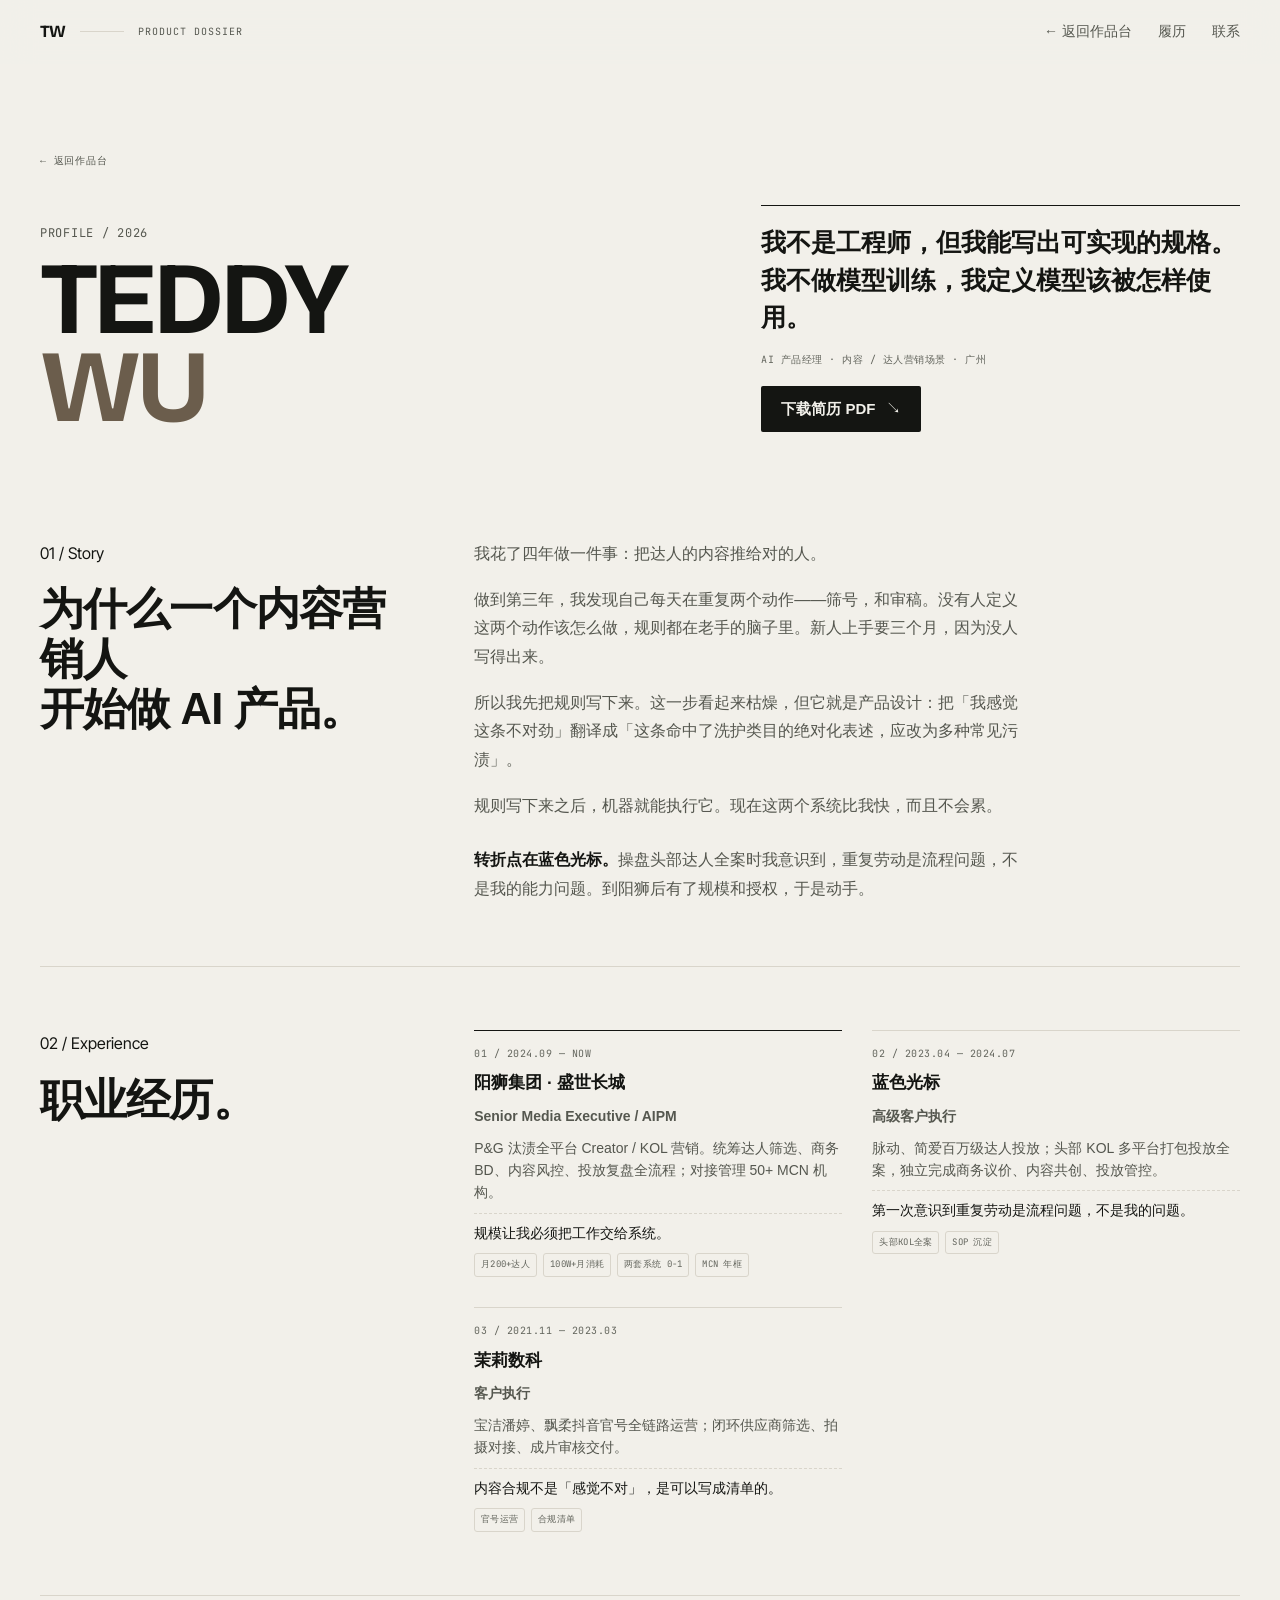
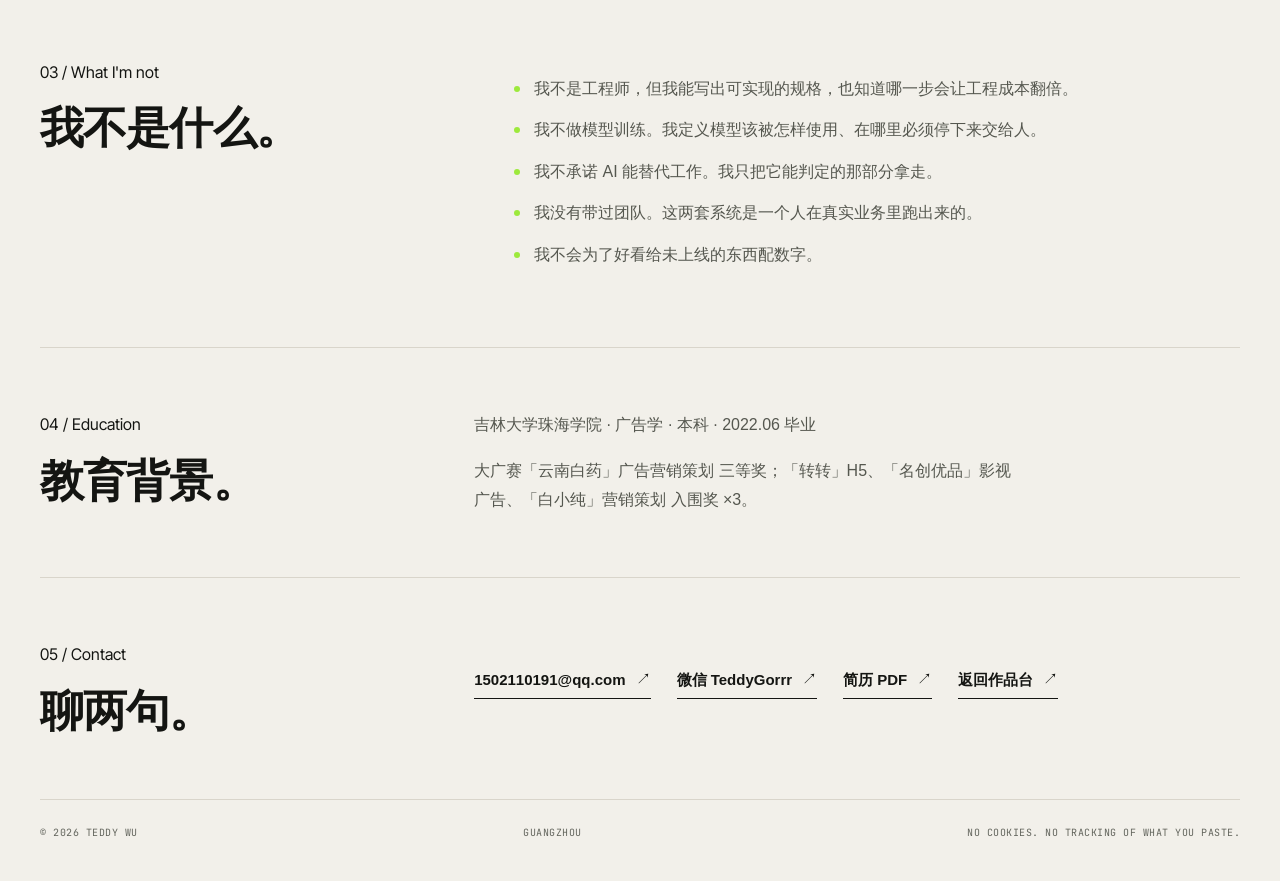
==== commit f5edbc00: "build: publish 6afb09cf9a5fc3c81360df95ebf57cbd52f23180" ====
--- a/profile/index.html
+++ b/profile/index.html
@@ -3,17 +3,15 @@
 <head>
 <meta charset="utf-8"><meta name="viewport" content="width=device-width,initial-scale=1,viewport-fit=cover">
 <title>履历 — 从投放一线到产品定义 · Teddy Wu</title>
-<meta name="description" content="AI 产品经理 Teddy Wu 完整履历：4 年达人营销一线操盘，月均 @@scale.creators@@ 达人，两套 AI 系统 0-1 落地。">
-<link rel="canonical" href="https://teddywu.site/profile/">
+<meta name="description" content="AI 产品经理 Teddy Wu 完整履历：4 年达人营销一线操盘，月均 200+ 达人，两套 AI 系统 0-1 落地。">
+<link rel="canonical" href="https://teddywu-0506.github.io/profile/">
 <meta property="og:type" content="article"><meta property="og:locale" content="zh_CN">
-<meta property="og:title" content="履历 — 从投放一线到产品定义 · Teddy Wu"><meta property="og:description" content="AI 产品经理 Teddy Wu 完整履历：4 年达人营销一线操盘，月均 @@scale.creators@@ 达人，两套 AI 系统 0-1 落地。"><meta property="og:url" content="/profile/">
-<meta property="og:image" content="/assets/img/og-home.png"><meta property="og:image:width" content="1200"><meta property="og:image:height" content="630"><meta property="og:image:alt" content="履历 — 从投放一线到产品定义 · Teddy Wu">
+<meta property="og:title" content="履历 — 从投放一线到产品定义 · Teddy Wu"><meta property="og:description" content="AI 产品经理 Teddy Wu 完整履历：4 年达人营销一线操盘，月均 200+ 达人，两套 AI 系统 0-1 落地。"><meta property="og:url" content="https://teddywu-0506.github.io/profile/">
+<meta property="og:image" content="https://teddywu-0506.github.io/assets/img/og-home.png"><meta property="og:image:width" content="1200"><meta property="og:image:height" content="630"><meta property="og:image:alt" content="履历 — 从投放一线到产品定义 · Teddy Wu">
 <meta name="twitter:card" content="summary_large_image"><meta name="theme-color" content="#F2F0EA">
 <link rel="icon" href="/assets/favicon.svg" type="image/svg+xml">
 <link rel="apple-touch-icon" href="/assets/icons/apple-touch-icon.png">
-<link rel="stylesheet" href="/assets/css/fonts.css"><link rel="stylesheet" href="/assets/css/tokens.css">
-<link rel="stylesheet" href="/assets/css/base.css"><link rel="stylesheet" href="/assets/css/deck.css">
-<link rel="stylesheet" href="/assets/css/components.css"><link rel="stylesheet" href="/assets/css/pages.css">
+<link rel="stylesheet" href="/assets/css/site.css">
 <script>document.documentElement.className='js'</script>
 </head>
 <body class="doc">
@@ -43,7 +41,7 @@
 <section class="sec"><div class="sec-grid">
   <div><span class="sec-kicker">02 / Experience</span><h2>职业经历。</h2></div>
   <div><div class="career" style="grid-template-columns:1fr 1fr;margin-top:0">
-    <div class="career-col"><span class="cc-idx">01 / 2024.09 — NOW</span><h3 class="cc-org">阳狮集团 · 盛世长城</h3><p class="cc-role">Senior Media Executive / AIPM</p><p class="cc-scope">P&amp;G 汰渍全平台 Creator / KOL 营销。统筹达人筛选、商务 BD、内容风控、投放复盘全流程；对接管理 50+ MCN 机构。</p><p class="cc-judge">规模让我必须把工作交给系统。</p><div class="cc-tags"><span>月200+达人</span><span>@@scale.spend@@月消耗</span><span>两套系统 0-1</span><span>MCN 年框</span></div></div>
+    <div class="career-col"><span class="cc-idx">01 / 2024.09 — NOW</span><h3 class="cc-org">阳狮集团 · 盛世长城</h3><p class="cc-role">Senior Media Executive / AIPM</p><p class="cc-scope">P&amp;G 汰渍全平台 Creator / KOL 营销。统筹达人筛选、商务 BD、内容风控、投放复盘全流程；对接管理 50+ MCN 机构。</p><p class="cc-judge">规模让我必须把工作交给系统。</p><div class="cc-tags"><span>月200+达人</span><span>100W+月消耗</span><span>两套系统 0-1</span><span>MCN 年框</span></div></div>
     <div class="career-col"><span class="cc-idx">02 / 2023.04 — 2024.07</span><h3 class="cc-org">蓝色光标</h3><p class="cc-role">高级客户执行</p><p class="cc-scope">脉动、简爱百万级达人投放；头部 KOL 多平台打包投放全案，独立完成商务议价、内容共创、投放管控。</p><p class="cc-judge">第一次意识到重复劳动是流程问题，不是我的问题。</p><div class="cc-tags"><span>头部KOL全案</span><span>SOP 沉淀</span></div></div>
     <div class="career-col"><span class="cc-idx">03 / 2021.11 — 2023.03</span><h3 class="cc-org">茉莉数科</h3><p class="cc-role">客户执行</p><p class="cc-scope">宝洁潘婷、飘柔抖音官号全链路运营；闭环供应商筛选、拍摄对接、成片审核交付。</p><p class="cc-judge">内容合规不是「感觉不对」，是可以写成清单的。</p><div class="cc-tags"><span>官号运营</span><span>合规清单</span></div></div>
   </div></div></div></section>
--- a/assets/css/site.css
+++ b/assets/css/site.css
@@ -0,0 +1,3203 @@
+/* ==== fonts.css ==== */
+/* self-hosted latin subsets - regenerate with: python3 tools/fonts.py
+/* self-hosted latin subsets */
+@font-face{font-family:'Bricolage Grotesque';font-style:normal;font-weight:500;font-display:swap;src:url('/assets/fonts/BricolageGrotesque-normal-500.woff2') format('woff2');unicode-range:U+0000-00FF, U+0131, U+0152-0153, U+02BB-02BC, U+02C6, U+02DA, U+02DC, U+0304, U+0308, U+0329, U+2000-206F, U+20AC, U+2122, U+2191, U+2193, U+2212, U+2215, U+FEFF, U+FFFD;}
+@font-face{font-family:'Bricolage Grotesque';font-style:normal;font-weight:700;font-display:swap;src:url('/assets/fonts/BricolageGrotesque-normal-700.woff2') format('woff2');unicode-range:U+0000-00FF, U+0131, U+0152-0153, U+02BB-02BC, U+02C6, U+02DA, U+02DC, U+0304, U+0308, U+0329, U+2000-206F, U+20AC, U+2122, U+2191, U+2193, U+2212, U+2215, U+FEFF, U+FFFD;}
+@font-face{font-family:'Inter Tight';font-style:normal;font-weight:400;font-display:swap;src:url('/assets/fonts/InterTight-normal-400.woff2') format('woff2');unicode-range:U+0000-00FF, U+0131, U+0152-0153, U+02BB-02BC, U+02C6, U+02DA, U+02DC, U+0304, U+0308, U+0329, U+2000-206F, U+20AC, U+2122, U+2191, U+2193, U+2212, U+2215, U+FEFF, U+FFFD;}
+@font-face{font-family:'Inter Tight';font-style:normal;font-weight:600;font-display:swap;src:url('/assets/fonts/InterTight-normal-600.woff2') format('woff2');unicode-range:U+0000-00FF, U+0131, U+0152-0153, U+02BB-02BC, U+02C6, U+02DA, U+02DC, U+0304, U+0308, U+0329, U+2000-206F, U+20AC, U+2122, U+2191, U+2193, U+2212, U+2215, U+FEFF, U+FFFD;}
+@font-face{font-family:'JetBrains Mono';font-style:normal;font-weight:400;font-display:swap;src:url('/assets/fonts/JetBrainsMono-normal-400.woff2') format('woff2');unicode-range:U+0000-00FF, U+0131, U+0152-0153, U+02BB-02BC, U+02C6, U+02DA, U+02DC, U+0304, U+0308, U+0329, U+2000-206F, U+20AC, U+2122, U+2191, U+2193, U+2212, U+2215, U+FEFF, U+FFFD;}
+@font-face{font-family:'JetBrains Mono';font-style:normal;font-weight:500;font-display:swap;src:url('/assets/fonts/JetBrainsMono-normal-500.woff2') format('woff2');unicode-range:U+0000-00FF, U+0131, U+0152-0153, U+02BB-02BC, U+02C6, U+02DA, U+02DC, U+0304, U+0308, U+0329, U+2000-206F, U+20AC, U+2122, U+2191, U+2193, U+2212, U+2215, U+FEFF, U+FFFD;}
+
+/* ==== tokens.css ==== */
+/* ============ LAYER 1 · PRIMITIVE ============ */
+:root{
+  --paper-0:#ffffff; --paper-1:#F2F0EA; --paper-2:#E8E5DD;
+  --ink-900:#141512; --ink-700:#3A3C36; --ink-600:#55574F; --ink-500:#63655D; --ink-400:#9A9C93;
+  --line-1:#D9D5CB; --line-2:#2E302A;
+  --signal-500:#9DE93C; --signal-700:#4F6E10;   /* measured 5.16:1 on paper; #5E8218 was 3.94:1 */ --signal-100:#E7F5D0;
+  --warm-500:#6B5D4C;   /* measured 5.59:1 on paper; #8A7A66 was 3.64:1 */
+  --pass:#4E7A2E; --warn:#B87A1F; --fail:#B23A2E; --info:#3A5F8A;
+
+  --f-display:"Bricolage Grotesque","Helvetica Neue",Arial,sans-serif;
+  --f-body:"Inter Tight",Inter,-apple-system,"Segoe UI","PingFang SC","Hiragino Sans GB","Microsoft YaHei",sans-serif;
+  --f-mono:"JetBrains Mono",ui-monospace,"SFMono-Regular",Consolas,monospace;
+  /* System serif on purpose. Newsreader was declared for this slot and shipped 24 KB of
+     woff2 that no page ever fetched - every <em> in the site is CJK and fell through to
+     PingFang anyway. Same intent, one fewer asset to keep honest. */
+  --f-serif:Georgia,"Times New Roman","Songti SC",serif;
+  --f-cjk:"PingFang SC","Hiragino Sans GB","Microsoft YaHei","Noto Sans CJK SC",sans-serif;
+
+  /* LAYER 3 · COMPONENT */
+  --header-h:64px; --rail-h:56px; --stage-h:calc(100svh - var(--rail-h) - var(--header-h));
+  --gutter:56px; --stage-max:1600px; --content-max:1200px; --measure:720px;
+  --r-ui:4px; --r-window:8px; --r-chip:999px; --btn-r:2px;
+  --panel-shadow:0 20px 60px -16px rgba(20,21,18,.30);
+  --ease:cubic-bezier(.2,.7,.2,1);
+  /* measured from the reference implementation */
+  --ease-scene:cubic-bezier(.76,0,.24,1);
+  --ease-out-expo:cubic-bezier(.16,1,.3,1);
+  --dur-clip:.92s; --dur-fade:.48s; --dur-scale:1.1s; --dur-veil:.94s;
+  --s-section:64px; --s-block:40px; --s-tight:20px; --s-micro:10px;
+
+  /* TYPE SCALE · desktop 1440 */
+  --name-xl:148px; --h2-cjk:72px; --product-name:88px;
+  --h3:30px; --h4:20px; --body-l:19px; --body:17px; --body-s:14px;
+  --caption:12px; --micro:10px; --btn:15px; --stat-l:56px; --stat:32px;
+  --rail-num:20px; --ghost:200px;
+}
+/* ============ LAYER 2 · SEMANTIC (theme packs) ============ */
+:root,[data-theme="paper"]{
+  --bg-page:var(--paper-1); --bg-surface:var(--paper-2);
+  --text-primary:var(--ink-900); --text-secondary:var(--ink-600); --text-quiet:var(--ink-500);
+  --border:var(--line-1); --accent:var(--signal-700); --dot:var(--signal-500);
+  --btn-bg:var(--ink-900); --btn-fg:var(--paper-1);
+  --btn-bg-hover:var(--signal-500); --btn-fg-hover:var(--ink-900);
+  --ghost-color:var(--warm-500);
+}
+[data-theme="ink"]{
+  --bg-page:var(--ink-900); --bg-surface:#1B1D19;
+  --text-primary:var(--paper-1); --text-secondary:#9FA197; --text-quiet:#8B8D84;
+  --border:var(--line-2); --accent:var(--signal-500); --dot:var(--signal-500);
+  --btn-bg:var(--paper-1); --btn-fg:var(--ink-900);
+  --btn-bg-hover:var(--signal-500); --btn-fg-hover:var(--ink-900);
+  --ghost-color:var(--paper-1);
+}
+/* ============ BREAKPOINTS ============ */
+@media (max-width:1280px){
+  :root{--gutter:40px;--name-xl:124px;--h2-cjk:62px;--product-name:74px;--h3:27px;--h4:19px;
+    --body-l:18px;--body:16px;--caption:12px;--stat-l:48px;--stat:28px;--ghost:170px;
+    --s-section:56px;--s-block:36px}
+
+/* Short viewports: display type scales with the frame so deck scenes keep fitting. */
+@media (min-width:769px) and (max-height:1000px){
+  :root{--name-xl:clamp(96px,12.8vh,148px);--h2-cjk:clamp(42px,6vh,72px);--product-name:clamp(40px,6.2vh,88px);--s-section:clamp(28px,4.5vh,64px)}
+}
+}
+@media (max-width:768px){
+  :root{--gutter:28px;--header-h:58px;--rail-h:52px;
+    --name-xl:92px;--h2-cjk:46px;--product-name:54px;--h3:24px;--h4:18px;
+    --body-l:17px;--body:16px;--body-s:13.5px;--caption:11px;--btn:14px;
+    --stat-l:38px;--stat:24px;--rail-num:17px;--ghost:0px;
+    --s-section:44px;--s-block:28px;--s-tight:16px;--stage-h:auto}
+}
+@media (max-width:480px){
+  :root{--gutter:20px;--name-xl:62px;--h2-cjk:34px;--product-name:40px;--h3:21px;
+    --body-l:16.5px;--body:15.5px;--body-s:13px;--caption:10.5px;--stat-l:30px;--stat:21px}
+}
+
+/* ==== base.css ==== */
+*,*::before,*::after{box-sizing:border-box}
+html{-webkit-text-size-adjust:100%;background:var(--paper-1);scroll-behavior:smooth;overflow-x:clip}
+body{margin:0;background:var(--bg-page);color:var(--text-primary);
+  font-family:var(--f-body);font-size:var(--body);line-height:1.72;
+  -webkit-font-smoothing:antialiased;text-rendering:optimizeLegibility;overflow-x:clip}
+::selection{background:var(--signal-500);color:var(--ink-900)}
+a{color:inherit;text-decoration:none}
+button,input,select,textarea{font:inherit;color:inherit}
+button{cursor:pointer;background:none;border:0;padding:0}
+img{display:block;max-width:100%}
+h1,h2,h3,h4,p{margin:0}
+:focus-visible{outline:2px solid var(--accent);outline-offset:2px;border-radius:1px}
+/* The !important here is load-bearing: .work-panel{display:grid} and friends live in a
+   later file, so a bare [hidden] would lose to them on source order alone. Any rule that
+   deliberately un-hides (the html.no-js fallbacks in components.css) has to carry
+   !important as well and win on specificity instead. */
+[hidden]{display:none!important}
+
+/* ---- typography utilities ---- */
+.mono{font-family:var(--f-mono);font-variant-numeric:tabular-nums}
+.kicker,.micro,.cell-label,.tag{font-family:var(--f-mono);text-transform:uppercase;
+  letter-spacing:.08em;font-size:var(--micro);font-weight:400;color:var(--text-secondary)}
+.kicker{font-size:var(--caption);letter-spacing:.06em}
+.name{font-family:var(--f-display);font-weight:700;font-size:var(--name-xl);
+  line-height:.86;letter-spacing:-.045em;text-transform:uppercase}
+.name .b{color:var(--text-primary)} .name .c{color:var(--warm-500)}
+.h2{font-family:var(--f-cjk);font-weight:700;font-size:var(--h2-cjk);
+  line-height:1.06;letter-spacing:-.02em}
+.product-name{font-family:var(--f-display);font-weight:700;font-size:var(--product-name);
+  line-height:.95;letter-spacing:-.04em;text-transform:uppercase}
+.h3{font-family:var(--f-cjk);font-weight:700;font-size:var(--h3);line-height:1.15;letter-spacing:-.02em}
+.h4{font-size:var(--h4);font-weight:600;line-height:1.3;letter-spacing:-.01em}
+.lede{font-family:var(--f-cjk);font-size:var(--body-l);line-height:1.7;color:var(--text-secondary);max-width:42ch}
+.prose{font-family:var(--f-cjk);font-size:var(--body);line-height:1.78;color:var(--text-secondary);max-width:62ch}
+.prose strong,.cell-body strong{color:var(--text-primary);font-weight:600}
+em{font-family:var(--f-serif);font-style:italic;font-weight:400;letter-spacing:-.01em}
+.stat{font-family:var(--f-mono);font-variant-numeric:tabular-nums;font-weight:500;
+  font-size:var(--stat);letter-spacing:-.02em;line-height:1}
+.stat-l{font-size:var(--stat-l);letter-spacing:-.03em}
+.sr-only{position:absolute;width:1px;height:1px;padding:0;margin:-1px;overflow:hidden;
+  clip:rect(0 0 0 0);white-space:nowrap;border:0}
+.skip{position:absolute;left:var(--gutter);top:-60px;z-index:60;background:var(--ink-900);
+  color:var(--paper-1);padding:10px 16px;font-size:var(--body-s)}
+.skip:focus{top:12px}
+
+/* ---- layout helpers ---- */
+.stage-inner{width:min(var(--stage-max),100% - (var(--gutter) * 2));margin-inline:auto}
+.rule{height:1px;background:var(--border);border:0}
+.dot{display:inline-block;width:6px;height:6px;border-radius:50%;background:var(--dot);
+  box-shadow:0 0 0 3px color-mix(in srgb,var(--dot) 14%,transparent)}
+@keyframes pulse{0%,100%{transform:scale(1);opacity:1}50%{transform:scale(1.35);opacity:.55}}
+.dot--live{animation:pulse 1.6s var(--ease) infinite}
+
+/* ==== deck.css ==== */
+/* ============ HEADER ============ */
+.site-header{position:fixed;z-index:40;inset:0 0 auto;height:var(--header-h);color:var(--text-primary);
+  display:flex;align-items:center;gap:28px;padding:0 var(--gutter);
+  background:color-mix(in srgb,var(--bg-page) 86%,transparent);
+  -webkit-backdrop-filter:blur(16px) saturate(1.3);backdrop-filter:blur(16px) saturate(1.3);
+  border-bottom:1px solid transparent;
+  transition:background .45s var(--ease),border-color .45s var(--ease),color .45s}
+.site-header.is-stuck{border-bottom-color:var(--border)}
+.brand{display:flex;align-items:center;gap:14px;flex:0 0 auto}
+.brand-mark{font-family:var(--f-display);font-weight:700;font-size:17px;letter-spacing:-.03em}
+.brand-rule{width:44px;height:1px;background:var(--border)}
+.brand-sub{font-family:var(--f-mono);font-size:var(--micro);letter-spacing:.1em;
+  text-transform:uppercase;color:var(--text-secondary);white-space:nowrap}
+.nav{display:flex;gap:26px;margin-left:auto;font-family:var(--f-cjk);font-size:var(--body-s);color:var(--text-secondary)}
+.nav a{position:relative;padding-block:6px;transition:color .2s}
+.nav a::after{content:'';position:absolute;left:0;right:0;bottom:0;height:1px;
+  background:var(--text-primary);transform:scaleX(0);transform-origin:left;transition:transform .25s var(--ease)}
+.nav a:hover{color:var(--text-primary)}
+.nav a[aria-current="true"]{color:var(--text-primary)}
+.nav a[aria-current="true"]::after{transform:scaleX(1)}
+.header-cta{margin-left:8px}
+
+/* ============ STAGE ============ */
+.stage{position:relative;margin-top:var(--header-h);height:var(--stage-h);overflow:hidden;isolation:isolate}
+.scene-stack{position:absolute;inset:0}
+.scene{position:absolute;inset:0;display:flex;flex-direction:column;
+  background:var(--bg-page);color:var(--text-primary);
+  clip-path:inset(0 0 0 100%);visibility:hidden;opacity:0;pointer-events:none;
+  transform:scale(1.025);overflow:hidden;
+  transition:clip-path var(--dur-clip) var(--ease-scene),opacity var(--dur-fade) ease,
+             transform var(--dur-scale) var(--ease-out-expo),visibility 0s linear var(--dur-clip)}
+.scene.is-active{clip-path:inset(0);visibility:visible;opacity:1;pointer-events:auto;
+  transform:scale(1);z-index:3;transition-delay:0s}
+.scene-body{flex:1 1 auto;min-height:0;overflow-y:auto;overscroll-behavior-y:contain;
+  scrollbar-width:none;display:flex;flex-direction:column;justify-content:center}
+.scene-body::-webkit-scrollbar{display:none}
+.scene-pad{width:min(var(--stage-max),100% - (var(--gutter) * 2));margin-inline:auto;padding-block:var(--s-section)}
+
+/* ---- sweeping difference veil on every scene change ---- */
+.veil{position:absolute;inset:0;z-index:40;pointer-events:none;overflow:hidden;visibility:hidden}
+.veil i{position:absolute;inset:0;width:42%;transform:translate(-110%) skew(-5deg);
+  mix-blend-mode:difference;
+  background:linear-gradient(90deg,#0000,#ffffff94 47%,#10100fc7 52%,#0000)}
+.stage.is-cutting .veil{visibility:visible}
+.stage.is-cutting .veil i{animation:optical-cut var(--dur-veil) var(--ease-scene) both}
+.stage.is-cutting[data-direction="backward"] .veil i{animation-name:optical-cut-back}
+@keyframes optical-cut{from{transform:translate(-110%) skew(-5deg)}to{transform:translate(350%) skew(-5deg)}}
+@keyframes optical-cut-back{from{transform:translate(350%) skew(-5deg)}to{transform:translate(-110%) skew(-5deg)}}
+
+/* ---- content resolve: replayed every time a scene becomes active ---- */
+.scene .resolve{animation:none}
+.scene.is-active .resolve{animation:content-resolve .92s var(--ease-out-expo) .15s both}
+.scene.is-active .resolve-copy{animation:copy-resolve .68s var(--ease-out-expo) .15s both}
+.scene.is-active .resolve-focus{animation:focus-resolve .76s var(--ease-out-expo) .15s both}
+.scene.is-active .resolve-view{animation:view-resolve .56s var(--ease-out-expo) .1s both}
+@keyframes content-resolve{from{filter:blur(9px);opacity:0}to{filter:blur(0);opacity:1}}
+@keyframes copy-resolve{from{filter:blur(7px);opacity:0;transform:translate(-1rem)}to{filter:blur(0);opacity:1;transform:translate(0)}}
+@keyframes focus-resolve{from{clip-path:circle(18% at 58% 48%);filter:blur(8px);opacity:.35;transform:scale(.97)}
+  to{clip-path:circle(82%);filter:blur(0);opacity:1;transform:scale(1)}}
+@keyframes view-resolve{from{clip-path:inset(0 0 45%);opacity:0;transform:translateY(.8rem)}to{clip-path:inset(0);opacity:1;transform:translateY(0)}}
+
+/* vertical mode: no-js fallback + <=768px */
+html.no-js .stage, .stage.is-vertical{height:auto;overflow:visible;isolation:auto}
+html.no-js .scene-stack, .stage.is-vertical .scene-stack{position:static}
+html.no-js .scene, .stage.is-vertical .scene{position:relative;inset:auto;height:auto;min-height:0;
+  visibility:visible;opacity:1;pointer-events:auto;transform:none;clip-path:none;
+  transition:none;border-top:1px solid var(--border);overflow:visible}
+html.no-js .scene:first-child, .stage.is-vertical .scene:first-child{border-top:0}
+html.no-js .scene-body, .stage.is-vertical .scene-body{overflow:visible;min-height:0}
+.stage.is-vertical .scene{scroll-margin-top:var(--header-h)}
+.stage.is-vertical .veil{display:none}
+.stage.is-vertical .scene .resolve,.stage.is-vertical .scene .resolve-copy,
+.stage.is-vertical .scene .resolve-focus,.stage.is-vertical .scene .resolve-view{animation:none}
+
+/* ============ PROGRESS RAIL ============ */
+.rail{position:fixed;z-index:40;inset:auto 0 0;height:var(--rail-h);color:var(--text-primary);
+  display:flex;align-items:center;gap:clamp(14px,3vw,32px);padding:0 var(--gutter);
+  padding-bottom:env(safe-area-inset-bottom);
+  background:color-mix(in srgb,var(--bg-page) 90%,transparent);
+  -webkit-backdrop-filter:blur(16px);backdrop-filter:blur(16px);
+  border-top:1px solid var(--border);transition:background .45s var(--ease),border-color .45s}
+.rail-index{font-family:var(--f-mono);font-size:var(--rail-num);font-weight:500;
+  letter-spacing:-.02em;white-space:nowrap}
+.rail-index .tot{font-size:.68em;color:var(--text-quiet);font-weight:400}
+.rail-segs{display:flex;align-items:center;gap:8px;flex:1;max-width:440px}
+.rail-seg{position:relative;height:2px;background:transparent;overflow:hidden}
+.rail-seg::after{content:'';position:absolute;inset:-11px 0;cursor:pointer}
+.rail-seg.w10{flex:10 1 0}.rail-seg.w18{flex:18 1 0}.rail-seg.w22{flex:22 1 0}.rail-seg.w16{flex:16 1 0}.rail-seg.w06{flex:6 1 0}
+.rail-seg i{display:block;height:100%;width:100%;background:var(--border);
+  transform:scaleX(0);transform-origin:left;opacity:.3;
+  transition:opacity .35s ease,transform .7s var(--ease-scene)}
+.rail-seg.is-passed i,.rail-seg.is-current i{background:var(--text-primary);opacity:.85;transform:scaleX(1)}
+.rail-seg.is-current i{opacity:1}
+.rail-seg:hover i,.rail-seg:focus-visible i{background:var(--signal-500);opacity:1}
+
+.rail-name{font-family:var(--f-mono);font-size:var(--micro);letter-spacing:.14em;
+  text-transform:uppercase;color:var(--text-secondary);min-width:88px;text-align:center}
+.rail-nav{display:flex;align-items:center;gap:12px;margin-left:auto}
+.rail-arrow{width:36px;height:36px;border:1px solid var(--border);border-radius:50%;
+  display:grid;place-items:center;font-size:13px;color:var(--text-primary);
+  transition:background .2s var(--ease),color .2s,transform .2s,border-color .2s}
+.rail-arrow:hover:not([disabled]){background:var(--text-primary);color:var(--bg-page);border-color:var(--text-primary)}
+.rail-arrow[disabled]{opacity:.3;cursor:not-allowed}
+.rail-hint{font-family:var(--f-mono);font-size:var(--micro);letter-spacing:.04em;color:var(--text-quiet)}
+.rail-jump{display:none}
+.rail-live{position:absolute;width:1px;height:1px;overflow:hidden;clip:rect(0 0 0 0)}
+
+@media (max-width:1050px){.rail-hint{display:none}.brand-rule,.brand-sub{display:none}}
+@media (max-width:768px){
+  .rail{gap:12px}
+  .rail-index,.rail-segs,.rail-name{display:none}
+  .rail-jump{display:block;position:relative;margin-right:auto}
+  .rail-jump summary{list-style:none;cursor:pointer;display:flex;align-items:center;gap:10px;
+    height:36px;padding:0 14px;border:1px solid var(--border);border-radius:var(--r-chip);
+    font-family:var(--f-mono);font-size:var(--micro);letter-spacing:.08em;text-transform:uppercase}
+  .rail-jump summary::-webkit-details-marker{display:none}
+  .rail-jump summary::after{content:'';width:5px;height:5px;border-right:1px solid currentColor;
+    border-bottom:1px solid currentColor;transform:rotate(-45deg) translateY(-2px)}
+  .rail-jump[open] .rail-menu{display:grid}
+  .rail-menu{position:absolute;bottom:calc(100% + 10px);left:0;min-width:220px;padding:6px;
+    display:grid;gap:2px;background:var(--bg-page);border:1px solid var(--border);
+    border-radius:var(--r-window);box-shadow:var(--panel-shadow)}
+  .rail-menu a{display:flex;justify-content:space-between;gap:16px;padding:11px 12px;
+    font-family:var(--f-mono);font-size:var(--micro);letter-spacing:.06em;text-transform:uppercase;
+    border-radius:var(--r-ui)}
+  .rail-menu a:hover,.rail-menu a[aria-current="true"]{background:var(--bg-surface)}
+  .nav{display:none}
+  .header-cta{margin-left:auto}
+}
+
+/* ==== components.css ==== */
+/* ============ BUTTONS ============ */
+.btn{display:inline-flex;align-items:center;gap:10px;font-size:var(--btn);font-weight:600;
+  font-family:var(--f-cjk);letter-spacing:0;white-space:nowrap;
+  transition:background .2s var(--ease),color .2s,border-color .2s,gap .2s var(--ease),transform .12s}
+.btn .ar{font-family:var(--f-mono);font-weight:400;transition:transform .2s var(--ease)}
+.btn:hover .ar{transform:translate(3px,3px)}
+.btn--solid{height:46px;padding:0 20px;background:var(--btn-bg);color:var(--btn-fg);border-radius:var(--btn-r)}
+.btn--solid:hover{background:var(--btn-bg-hover);color:var(--btn-fg-hover)}
+.btn--solid:active{transform:translateY(1px)}
+.btn--link{position:relative;padding-bottom:5px;border-bottom:1px solid var(--text-primary)}
+.btn--link::after{content:'';position:absolute;left:0;bottom:-1px;width:0;height:2px;background:var(--text-primary);transition:width .25s var(--ease)}
+.btn--link:hover::after{width:100%}
+.btn[disabled]{opacity:.4;pointer-events:none}
+.btn--sm{height:36px;font-size:var(--body-s);padding:0 14px}
+.btn[aria-busy="true"]{position:relative;color:transparent}
+.btn[aria-busy="true"]::before{content:'';position:absolute;inset:0;margin:auto;width:16px;height:16px;
+  border:2px solid color-mix(in srgb,currentColor 30%,transparent);border-top-color:var(--btn-fg);
+  border-radius:50%;animation:spin .7s linear infinite}
+@keyframes spin{to{transform:rotate(360deg)}}
+
+/* ============ GHOST WORDMARK ============ */
+.ghost{position:absolute;z-index:0;pointer-events:none;user-select:none;white-space:nowrap;
+  font-family:var(--f-display);font-weight:700;font-size:var(--ghost);line-height:.8;
+  letter-spacing:-.05em;text-transform:uppercase;color:var(--ghost-color);opacity:.055}
+.ghost--br{right:calc(var(--gutter) * -1);bottom:-.18em}
+.ghost--r{right:-.06em;top:50%;transform:translateY(-50%)}
+
+/* ============ SCENE 1 · IDENTITY ============ */
+/* The portrait stretches to the grid row. Without a definite row height the row
+   tracks the text column, so any reflow above moves the portrait box (0.26 CLS).
+   min-height:100% pins the row to the scene instead. */
+.scene--identity .scene-pad{position:relative;display:grid;grid-template-columns:1.18fr .82fr;
+  gap:clamp(28px,4.4vw,72px);align-items:center;min-height:100%;
+  /* the portrait bleeds -rail-h past the frame; bottom padding must cover that bleed
+     or the scene grows a phantom internal scroll that eats the first wheel event */
+  padding-block:clamp(14px,2.4vh,26px) max(clamp(14px,2.4vh,26px),calc(var(--rail-h) + 6px))}
+.id-left{display:grid;gap:clamp(14px,2.2vh,26px);position:relative;z-index:1}
+.id-year{font-family:var(--f-mono);font-size:var(--micro);letter-spacing:.14em;text-transform:uppercase;color:var(--text-secondary)}
+.id-eyebrow{font-family:var(--f-mono);font-size:var(--caption);letter-spacing:.06em;text-transform:uppercase;
+  color:var(--text-secondary);display:flex;align-items:center;gap:10px;flex-wrap:wrap}
+.id-actions{display:flex;align-items:center;gap:28px;flex-wrap:wrap}
+.id-status{font-family:var(--f-mono);font-size:var(--micro);letter-spacing:.06em;color:var(--text-quiet);
+  display:flex;align-items:center;gap:8px;text-transform:uppercase}
+.portrait{position:relative;align-self:stretch;min-height:0}
+.portrait-frame{position:absolute;inset:calc(var(--header-h) * -1) calc(var(--gutter) * -1) calc(var(--rail-h) * -1) -8%;
+  overflow:hidden;background:var(--paper-2)}
+.portrait-frame img{width:100%;height:100%;object-fit:cover;object-position:center 28%}
+.portrait-frame img{filter:grayscale(.18) contrast(1.03)}
+.portrait-cap{position:absolute;left:22px;right:auto;bottom:22px;padding:6px 12px;
+  background:var(--paper-1);font-family:var(--f-mono);font-size:var(--micro);letter-spacing:.08em;text-transform:uppercase}
+/* placeholder illustration blends into paper; drop this class when a real photo replaces it */
+.portrait-frame--illus img{background:var(--paper-1);mix-blend-mode:multiply;filter:none}
+.lede{max-width:38ch}
+@media (max-width:768px){
+  .scene--identity .scene-pad{grid-template-columns:1fr;gap:28px}
+  .portrait-frame{position:relative;inset:auto;aspect-ratio:4/5;max-height:340px}
+  .portrait-cap{left:0;bottom:0}
+}
+
+/* ============ SCENE 2 · WORK ============ */
+.scene--work .scene-pad{display:grid;gap:clamp(16px,2.6vh,28px)}
+.work-head{display:flex;align-items:baseline;justify-content:space-between;gap:20px;flex-wrap:wrap}
+.switcher{display:flex;gap:0;border-top:1px solid var(--border)}
+.switcher [role="tab"]{position:relative;display:grid;gap:5px;padding:14px 22px 14px 0;margin-right:26px;
+  text-align:left;border-top:2px solid transparent;margin-top:-1px;transition:border-color .2s,opacity .2s;opacity:.6}
+.switcher [role="tab"]:hover{opacity:.85}
+.switcher [role="tab"][aria-selected="true"]{border-top-color:var(--text-primary);opacity:1}
+.sw-idx{font-family:var(--f-mono);font-size:var(--micro);letter-spacing:.08em;color:var(--text-secondary)}
+.sw-name{font-family:var(--f-display);font-weight:600;font-size:clamp(15px,1.35vw,19px);letter-spacing:-.01em;text-transform:uppercase}
+.sw-cn{font-family:var(--f-cjk);font-size:var(--body-s);font-weight:600}
+.sw-state{font-family:var(--f-mono);font-size:var(--micro);letter-spacing:.05em;color:var(--text-quiet);text-transform:uppercase}
+@media (max-width:768px){
+  .switcher{overflow-x:auto;scroll-snap-type:x mandatory;-webkit-overflow-scrolling:touch;
+    scrollbar-width:none;padding-bottom:4px}
+  .switcher::-webkit-scrollbar{display:none}
+  .switcher [role="tab"]{flex:0 0 auto;scroll-snap-align:start;padding-right:18px;margin-right:18px}
+}
+
+.work-panel{display:grid;grid-template-columns:7fr 5fr;gap:clamp(24px,3.4vw,56px);align-items:start;
+  position:relative;z-index:1}
+.work-panel.is-live{grid-template-columns:4fr 8fr}
+.work-intro{display:grid;gap:12px;margin-bottom:clamp(16px,2.4vh,26px)}
+.work-thesis{font-family:var(--f-cjk);font-size:clamp(17px,1.5vw,21px);font-weight:600;line-height:1.45;max-width:34ch}
+.work-cn-name{font-family:var(--f-cjk);font-size:clamp(18px,1.6vw,22px);font-weight:700;color:var(--warm-500);letter-spacing:.01em}
+
+/* six-cell grid */
+.grid6{display:grid;grid-template-columns:1fr 1fr;border-top:1px solid var(--border);border-left:1px solid var(--border)}
+.cell{padding:clamp(12px,1.6vh,18px) clamp(12px,1.4vw,20px);border-right:1px solid var(--border);
+  border-bottom:1px solid var(--border);position:relative;transition:background .2s}
+.cell-label{display:block;margin-bottom:7px}
+.cell-body{font-family:var(--f-cjk);font-size:var(--body-s);line-height:1.62;color:var(--text-secondary)}
+.cell--result{cursor:pointer}
+.cell--result:hover,.cell--evidence:hover{background:color-mix(in srgb,var(--signal-500) 7%,transparent)}
+.cell--result::before,.cell--evidence::before{content:'';position:absolute;left:-1px;top:0;bottom:0;width:2px;
+  background:var(--signal-500);transform:scaleY(0);transform-origin:top;transition:transform .22s var(--ease)}
+.cell--result:hover::before,.cell--evidence:hover::before{transform:scaleY(1)}
+.cell-stat{display:flex;align-items:baseline;gap:8px;flex-wrap:wrap;margin-bottom:6px}
+.cell-stat .stat{font-size:clamp(22px,2.2vw,30px)}
+.cell-arrow{position:absolute;right:14px;bottom:12px;font-family:var(--f-mono);font-size:var(--micro);color:var(--accent)}
+.provenance{display:none;padding:10px 0 0;font-family:var(--f-mono);font-size:var(--micro);
+  line-height:1.6;letter-spacing:.02em;color:var(--text-quiet);text-transform:none}
+.provenance.is-open{display:block}
+.work-cta{display:flex;align-items:center;gap:26px;padding-top:clamp(12px,1.8vh,20px);flex-wrap:wrap}
+@media (max-width:1050px){.work-panel,.work-panel.is-live{grid-template-columns:1fr}}
+@media (max-width:768px){.grid6{grid-template-columns:1fr}}
+
+/* ============ INK PRODUCT PANEL ============ */
+.panel{background:var(--ink-900);color:var(--paper-1);border-radius:var(--r-window);
+  padding:clamp(14px,1.5vw,20px);position:relative;overflow:hidden}
+.panel--preview{box-shadow:0 12px 40px -18px rgba(20,21,18,.45)}
+.work-panel.is-live .panel{box-shadow:var(--panel-shadow)}
+.panel-bar{display:flex;align-items:center;gap:8px;padding-bottom:12px;margin-bottom:14px;
+  border-bottom:1px solid var(--line-2);font-family:var(--f-mono);font-size:var(--micro);
+  letter-spacing:.06em;color:#A9ACA3;text-transform:uppercase}
+.panel-bar i{width:7px;height:7px;border-radius:50%;background:#4A4E47;flex:0 0 auto}
+.panel-bar .ttl{margin-left:6px;color:#B4B8AE}
+.panel-bar .st{margin-left:auto;display:flex;align-items:center;gap:7px;color:var(--signal-500)}
+.panel-bar .st i{background:var(--signal-500);box-shadow:none;width:5px;height:5px}
+.panel-note{font-family:var(--f-mono);font-size:var(--micro);letter-spacing:.05em;
+  color:#8E9188;text-transform:uppercase;padding-top:12px;border-top:1px solid var(--line-2);margin-top:14px}
+@media (max-width:768px){.work-panel.is-live .panel{border-radius:0;margin-inline:calc(var(--gutter) * -1)}}
+
+/* ============ APP WINDOW (light UI on ink) ============ */
+.app{background:var(--paper-1);color:var(--ink-900);border-radius:var(--r-ui);overflow:hidden}
+.app-doc{padding:clamp(14px,1.5vw,20px)}
+.app-doc h4{font-family:var(--f-cjk);font-size:clamp(15px,1.3vw,18px);font-weight:600;line-height:1.4;margin:12px 0 10px}
+.app-doc p{font-family:var(--f-cjk);font-size:var(--body-s);line-height:1.75;color:var(--ink-500)}
+.app-line{padding:2px 4px;border-radius:2px;transition:background .3s var(--ease)}
+.app-line.is-hl{background:var(--signal-100)}
+.app-line.is-hl2{background:#FBEBD2}
+.app-tag{display:inline-block;padding:4px 7px;background:var(--paper-2);color:var(--ink-500);
+  font-family:var(--f-mono);font-size:9px;letter-spacing:.04em;margin-top:10px}
+.app-metrics{display:grid;grid-template-columns:repeat(3,1fr);gap:8px;padding:0 clamp(14px,1.5vw,20px) clamp(14px,1.5vw,20px)}
+.app-metrics div{padding:10px;border:1px solid var(--line-1);border-radius:3px}
+.app-metrics b{display:block;font-family:var(--f-mono);font-size:clamp(15px,1.5vw,20px);font-weight:500;letter-spacing:-.02em;color:var(--signal-700)}
+.app-metrics span{display:block;margin-top:4px;font-family:var(--f-mono);font-size:9px;letter-spacing:.04em;color:#63655D;text-transform:uppercase}
+@media (max-width:768px){.app-metrics{grid-template-columns:1fr}}
+
+/* ============ CHIPS ============ */
+.chip{display:inline-flex;align-items:center;gap:7px;height:32px;padding:0 12px;
+  border:1px solid var(--border);border-radius:var(--r-chip);
+  font-family:var(--f-mono);font-size:var(--micro);letter-spacing:.05em;text-transform:uppercase;
+  color:var(--text-secondary);transition:background .18s,color .18s,border-color .18s}
+.chip:hover{border-color:var(--text-primary);color:var(--text-primary)}
+.chip[aria-pressed="true"],.chip.is-on{background:var(--text-primary);color:var(--bg-page);border-color:var(--text-primary)}
+.chip-row{display:flex;flex-wrap:wrap;gap:8px}
+
+/* ============ PIPELINE ============ */
+.pipe{display:flex;align-items:flex-start;gap:0;margin:0 0 18px;padding:0;list-style:none}
+.pipe-step{flex:1;position:relative;display:grid;gap:7px;padding-right:10px;text-align:left}
+.pipe-step::before{content:'';position:absolute;top:6px;left:0;right:0;height:1px;background:var(--line-2)}
+.pipe-step:first-child::before{left:6px}.pipe-step:last-child::before{right:auto;width:12px}
+.pipe-dot{position:relative;width:13px;height:13px;border-radius:50%;background:#3A3D37;
+  border:1px solid #4A4E47;transition:background .2s,border-color .2s,box-shadow .2s}
+.pipe-name{font-family:var(--f-mono);font-size:11px;letter-spacing:.03em;color:#9A9C93;text-transform:uppercase;line-height:1.4}
+.pipe-step.is-running .pipe-dot{background:var(--signal-500);border-color:var(--signal-500);
+  box-shadow:0 0 0 4px rgba(157,233,60,.16);animation:pulse 1s var(--ease) infinite}
+.pipe-step.is-running .pipe-name{color:var(--signal-500)}
+.pipe-step.is-done .pipe-dot{background:var(--paper-1);border-color:var(--paper-1)}
+.pipe-step.is-done .pipe-name{color:#A9ACA3}
+.pipe-step.is-error .pipe-dot{background:var(--fail);border-color:var(--fail)}
+.pipe-log{font-family:var(--f-mono);font-size:var(--micro);letter-spacing:.02em;color:#A9ACA3;
+  min-height:1.5em;margin-bottom:14px}
+@media (max-width:768px){
+  .pipe{flex-direction:column;gap:10px}
+  .pipe-step{padding-left:22px}
+  .pipe-step::before{top:0;bottom:0;left:6px;right:auto;width:1px;height:auto}
+}
+
+/* ============ DEMO ============ */
+.demo{display:grid;grid-template-columns:5fr 7fr;gap:0;min-height:340px}
+.demo-input{padding:clamp(14px,1.5vw,20px);border-right:1px solid var(--line-2);display:grid;
+  grid-template-rows:auto 1fr auto;gap:12px;align-content:start}
+.demo-out{padding:clamp(14px,1.5vw,20px);min-width:0}
+.f-label{display:block;font-family:var(--f-mono);font-size:var(--micro);letter-spacing:.06em;
+  text-transform:uppercase;color:#A9ACA3;margin-bottom:8px}
+textarea,.field{width:100%;background:var(--paper-1);color:var(--ink-900);border:1px solid #D6D3CB;
+  border-radius:var(--r-ui);padding:12px;font-family:var(--f-cjk);font-size:16px;line-height:1.65;resize:vertical}
+textarea{min-height:132px}
+textarea:focus-visible,.field:focus-visible{outline:2px solid var(--signal-500);outline-offset:1px}
+select.field{height:40px;padding:0 10px;font-size:13px;font-family:var(--f-body)}
+.demo-actions{display:flex;align-items:center;gap:14px;flex-wrap:wrap}
+.demo-actions .btn--solid{background:var(--signal-500);color:var(--ink-900)}
+.demo-actions .btn--solid:hover{background:var(--paper-1)}
+.hint{font-family:var(--f-mono);font-size:var(--micro);letter-spacing:.03em;color:#A9ACA3}
+.hint--err{color:#F2B5AC}
+.demo-state{display:grid;gap:12px;align-content:center;justify-items:start;min-height:200px;color:#9A9C93}
+.demo-state .box{border:1px dashed #3E423B;padding:16px;border-radius:var(--r-ui);
+  font-family:var(--f-mono);font-size:var(--micro);line-height:1.8;letter-spacing:.02em;color:#A9ACA3}
+.verdict{display:flex;align-items:baseline;gap:10px;flex-wrap:wrap;padding-bottom:12px;
+  border-bottom:1px solid var(--line-2);margin-bottom:14px}
+.verdict b{font-family:var(--f-mono);font-size:clamp(16px,1.6vw,21px);font-weight:500;letter-spacing:-.02em;color:var(--paper-1)}
+.verdict span{font-family:var(--f-mono);font-size:var(--micro);letter-spacing:.05em;text-transform:uppercase;color:#A9ACA3}
+.verdict--clear b{color:var(--signal-500)}
+@media (max-width:768px){
+  .demo{grid-template-columns:1fr}
+  .demo-input{border-right:0;border-bottom:1px solid var(--line-2)}
+}
+
+/* ============ FINDING CARD ============ */
+.findings{display:grid;gap:0}
+.finding{display:grid;grid-template-columns:1fr auto;gap:8px 16px;padding:14px 0;
+  border-bottom:1px solid var(--line-2);animation:rise .38s var(--ease) both}
+.finding:nth-child(2){animation-delay:.05s}.finding:nth-child(3){animation-delay:.1s}.finding:nth-child(4){animation-delay:.15s}
+/* transform-only: an opacity fade makes axe sample a blended foreground */
+@keyframes rise{from{transform:translateY(10px)}to{transform:none}}
+.finding-top{display:flex;align-items:center;gap:9px;flex-wrap:wrap}
+.sev{display:inline-flex;align-items:center;gap:5px;font-family:var(--f-mono);font-size:var(--micro);
+  letter-spacing:.06em;text-transform:uppercase;padding:3px 7px;border-radius:3px}
+.sev--fail{background:rgba(178,58,46,.18);color:#F0A79C}
+.sev--warn{background:rgba(184,122,31,.18);color:#EFC489}
+.sev--sug{background:rgba(58,95,138,.2);color:#A8C6E4}
+.sev--human{background:rgba(157,233,60,.14);color:var(--signal-500)}
+.finding h5{font-family:var(--f-cjk);font-size:14px;font-weight:600;color:var(--paper-1);margin:0}
+.finding-body{grid-column:1/-1;display:grid;gap:7px}
+.finding-swap{font-family:var(--f-cjk);font-size:var(--body-s);line-height:1.6;color:#B4B8AE}
+.finding-swap del{color:#C98C82;text-decoration-color:rgba(201,140,130,.5)}
+.finding-swap ins{color:var(--signal-500);text-decoration:none;border-bottom:1px solid rgba(157,233,60,.4)}
+.finding-why{font-family:var(--f-mono);font-size:var(--caption);letter-spacing:.03em;color:#9A9C93;line-height:1.7}
+.finding-acts{display:flex;gap:6px;align-self:center;flex-wrap:wrap;justify-content:flex-end}
+.finding-acts .btn{height:30px;padding:0 10px;border:1px solid #4A4E47;border-radius:3px;
+  font-family:var(--f-cjk);font-size:12px;font-weight:500;color:#C9CCC4;transition:.18s}
+.finding-acts .btn:hover{background:var(--paper-1);color:var(--ink-900);border-color:var(--paper-1)}
+.finding.is-resolved{opacity:.42}
+.finding.is-resolved .finding-acts{opacity:.5}
+.finding--human{border-left:2px solid var(--signal-500);padding-left:12px;margin-left:-14px}
+@media (max-width:640px){.finding{grid-template-columns:1fr}.finding-acts{justify-content:flex-start}}
+
+/* ============ CREATOR ROW ============ */
+.creators{display:grid;gap:0}
+.crow{display:grid;grid-template-columns:26px 36px 1fr auto 22px;align-items:center;gap:12px;
+  padding:12px 0;border-bottom:1px solid var(--line-2);animation:rise .38s var(--ease) both}
+.crow:nth-child(2){animation-delay:.05s}.crow:nth-child(3){animation-delay:.1s}
+.crow:nth-child(4){animation-delay:.15s}.crow:nth-child(5){animation-delay:.2s}
+.crow-rank{font-family:var(--f-mono);font-size:var(--micro);color:#9A9C93}
+.crow-av{width:36px;height:36px;border-radius:50%;display:grid;place-items:center;
+  font-family:var(--f-cjk);font-size:14px;font-weight:600;color:#fff}
+.crow-main{min-width:0}
+.crow-main b{display:block;font-family:var(--f-cjk);font-size:14px;font-weight:600;color:var(--paper-1);
+  white-space:nowrap;overflow:hidden;text-overflow:ellipsis}
+.crow-main span{display:block;font-family:var(--f-mono);font-size:var(--micro);letter-spacing:.03em;color:#A9ACA3;margin-top:3px}
+.crow-score{font-family:var(--f-mono);font-size:clamp(15px,1.5vw,19px);font-weight:500;color:var(--signal-500);letter-spacing:-.02em}
+.crow-x{font-family:var(--f-mono);color:#9A9C93;font-size:13px;text-align:center}
+.crow.is-best .crow-x,.crow.is-best .crow-score{text-decoration:none}
+.crow.is-best{border-left:2px solid var(--signal-500);padding-left:12px;margin-left:-14px}
+.crow-detail{grid-column:1/-1;display:none;gap:14px;padding:14px 0 4px;border-top:1px dashed #34372F}
+.crow.is-open .crow-detail{display:grid}
+.dims{display:grid;gap:7px}
+.dim{display:grid;grid-template-columns:74px 1fr 38px;align-items:center;gap:10px;
+  font-family:var(--f-mono);font-size:var(--micro);letter-spacing:.03em;color:#A9ACA3;text-transform:uppercase}
+.dim i{display:block;height:4px;background:#34372F;border-radius:2px;overflow:hidden}
+.dim i b{display:block;height:100%;background:var(--signal-500);border-radius:2px;
+  transform-origin:left;animation:grow .6s var(--ease) both}
+@keyframes grow{from{transform:scaleX(0)}}
+.dim em{font-style:normal;text-align:right;color:#B4B8AE;font-size:10px}
+.crow-note{font-family:var(--f-cjk);font-size:var(--body-s);line-height:1.65;color:#A9ACA3}
+.crow-facts{display:flex;flex-wrap:wrap;gap:8px}
+.crow-facts span{font-family:var(--f-mono);font-size:var(--micro);letter-spacing:.03em;color:#A9ACA3;
+  border:1px solid #34372F;padding:4px 7px;border-radius:3px}
+@media (max-width:640px){.crow{grid-template-columns:22px 30px 1fr auto}.crow-x{display:none}
+  .crow-av{width:30px;height:30px;font-size:12px}.dim{grid-template-columns:62px 1fr 32px}}
+
+/* ============ SCENE 3 · TRAJECTORY ============ */
+.traj-head{display:flex;align-items:flex-start;justify-content:space-between;gap:24px;flex-wrap:wrap}
+.tabs{display:flex;gap:22px;border-bottom:1px solid var(--border);padding-bottom:0}
+.tabs [role="tab"]{position:relative;padding:8px 0 11px;font-family:var(--f-cjk);font-size:var(--body-s);
+  font-weight:600;color:var(--text-secondary);border-bottom:2px solid transparent;margin-bottom:-1px;transition:.2s}
+.tabs [role="tab"]:hover{color:var(--text-primary)}
+.tabs [role="tab"][aria-selected="true"]{color:var(--text-primary);border-bottom-color:var(--text-primary)}
+.career{display:grid;grid-template-columns:repeat(3,1fr);gap:clamp(16px,2.4vw,36px);margin-top:clamp(20px,3vh,36px)}
+.career-col{display:grid;gap:9px;align-content:start;padding-top:14px;border-top:1px solid var(--border)}
+.cc-org{display:flex;align-items:center;gap:9px}
+.cc-logo{width:22px;height:22px;flex:0 0 auto;object-fit:contain;background:#fff;
+  border:1px solid var(--border);border-radius:5px}
+.cc-logo--mono{display:grid;place-items:center;font-family:var(--f-cjk);font-weight:700;font-size:13px;
+  color:var(--paper-1);background:var(--warm-500);border-color:transparent}
+.career-col:first-child{border-top-color:var(--text-primary)}
+.cc-idx{font-family:var(--f-mono);font-size:var(--micro);letter-spacing:.05em;color:var(--text-quiet)}
+.cc-org{font-family:var(--f-cjk);font-size:clamp(15px,1.35vw,18px);font-weight:700;line-height:1.35}
+.cc-role{font-family:var(--f-cjk);font-size:var(--body-s);font-weight:600;color:var(--text-secondary)}
+.cc-scope{font-family:var(--f-cjk);font-size:var(--body-s);line-height:1.6;color:var(--text-secondary)}
+.cc-judge{font-family:var(--f-cjk);font-size:var(--body-s);line-height:1.6;color:var(--text-primary);
+  padding-top:8px;border-top:1px dashed var(--border)}
+.cc-tags{display:flex;flex-wrap:wrap;gap:6px}
+.cc-tags span{font-family:var(--f-mono);font-size:9px;letter-spacing:.03em;color:var(--text-quiet);
+  border:1px solid var(--border);padding:3px 6px;border-radius:3px}
+.methods{display:grid;gap:clamp(10px,1.6vh,18px);margin-top:clamp(20px,3vh,34px);
+  grid-template-columns:1fr 1fr}
+.method{display:grid;grid-template-columns:auto 1fr;gap:14px;padding-top:14px;border-top:1px solid var(--border)}
+.method-n{font-family:var(--f-mono);font-size:var(--micro);color:var(--text-quiet);padding-top:4px}
+.method h4{font-family:var(--f-cjk);font-size:clamp(15px,1.3vw,18px);font-weight:700;line-height:1.4;margin-bottom:6px}
+.method p{font-family:var(--f-cjk);font-size:var(--body-s);line-height:1.68;color:var(--text-secondary)}
+.risk-note{grid-column:1/-1;display:grid;gap:8px;padding:16px;border:1px solid var(--border);
+  border-left:2px solid var(--warn);background:color-mix(in srgb,var(--bg-surface) 55%,transparent)}
+.risk-note h5{font-family:var(--f-mono);font-size:var(--micro);letter-spacing:.08em;text-transform:uppercase;color:var(--text-secondary)}
+.risk-note p{font-family:var(--f-cjk);font-size:var(--body-s);line-height:1.7;color:var(--text-secondary)}
+@media (max-width:1050px){.career{grid-template-columns:1fr 1fr}.methods{grid-template-columns:1fr}}
+@media (max-width:560px){.career{grid-template-columns:1fr}}
+
+/* ============ SCENE 4 · CONTACT ============ */
+.scene--contact{overflow:hidden}
+.contact-pad{position:relative;z-index:1;display:grid;gap:clamp(18px,3vh,32px);min-height:100%;
+  align-content:center;padding-block:var(--s-section)}
+.contact-links{display:flex;gap:clamp(20px,3vw,40px);flex-wrap:wrap;margin-top:clamp(10px,2vh,20px)}
+.contact-links .btn--link .ar{font-family:var(--f-mono)}
+/* The contact scene is exactly one viewport tall, so the QR overlays rather than pushing
+   the grid. It sits on a paper card because a QR needs a light, quiet field to scan
+   against - the ink theme would eat the margin. */
+.qr{position:absolute;right:0;top:50%;z-index:3;margin:0;padding:14px 14px 10px;
+  background:var(--paper-1);border-radius:var(--r-window);box-shadow:var(--panel-shadow);
+  transform:translateY(-50%) scale(.97);opacity:0;transition:opacity .2s var(--ease),transform .2s var(--ease)}
+.qr:not([hidden]){opacity:1;transform:translateY(-50%) scale(1)}
+.qr img{width:min(240px,36vw);height:auto;border-radius:var(--r-ui)}
+/* no text-transform here: the caption carries the literal WeChat ID, and uppercasing
+   "TeddyGorrr" into "TEDDYGORRR" misrepresents the thing someone has to type. */
+.qr figcaption{font-family:var(--f-mono);font-size:var(--micro);letter-spacing:.06em;
+  color:var(--ink-600);text-align:center;margin-top:9px}
+/* Under 768px the deck is vertical and the scene scrolls, so the QR joins the flow instead
+   of floating. A centred overlay here sat on top of the H2 and both contact buttons. */
+@media (max-width:768px){
+  .qr{position:static;transform:none;opacity:1;margin:6px auto 0;right:auto;top:auto;
+    box-shadow:none;border:1px solid var(--line-1)}
+  .qr:not([hidden]){transform:none}
+  .qr img{width:min(200px,52vw)}
+}
+.contact-meta{margin-top:clamp(24px,4vh,48px);padding-top:16px;border-top:1px solid var(--border);
+  display:flex;gap:20px;flex-wrap:wrap;font-family:var(--f-mono);font-size:var(--micro);
+  letter-spacing:.05em;color:var(--text-quiet);text-transform:uppercase}
+.ghost--contact{font-size:clamp(60px,13vw,190px);line-height:.82;white-space:normal;width:max-content}
+
+@media (prefers-reduced-motion:reduce){
+  *,*::before,*::after{animation-duration:.01ms!important;animation-iteration-count:1!important;
+    transition-duration:.01ms!important;scroll-behavior:auto!important}
+  .dot--live{animation:none}
+}
+
+/* ============ WORK PANEL STATE MATRIX ============ */
+.work-panel .panel--live{display:none}
+.work-panel.is-live .panel--preview{display:none}
+.work-panel.is-live .panel--live{display:block}
+.work-panel.is-live .grid6{grid-template-columns:1fr}
+.work-panel.is-live .work-thesis{font-size:clamp(15px,1.3vw,17px)}
+.work-panel.is-live .cell-body{font-size:13px}
+.work-panel.is-live .product-name{font-size:clamp(26px,3vw,42px)}
+.work-panel.is-live .work-intro{margin-bottom:10px}
+.work-panel.is-live .cell--result,.work-panel.is-live .cell--evidence{display:none}
+
+/* no-js / vertical fallback: show every tab's content as a document.
+   base.css declares [hidden]{display:none!important}, so these two have to be
+   !important too: author-vs-author, the !important layer wins, and inside it
+   html.no-js .work-panel[hidden] (0,3,1) outranks [hidden] (0,1,0). Without the
+   !important this entire fallback was silently dead. */
+html.no-js .switcher{display:none}
+html.no-js .work-panel[hidden]{display:grid!important}
+html.no-js .work-panel{border-top:1px solid var(--border);padding-top:26px;margin-top:26px}
+html.no-js .work-panel .panel--live{display:none}
+html.no-js .tabs{display:none}
+html.no-js [role="tabpanel"][hidden]{display:block!important}
+html.no-js .demo-input{border-right:0;border-bottom:1px solid var(--line-2)}
+
+/* ============ SCENE 2 FIT (must land inside one viewport) ============ */
+.scene--work .scene-pad{padding-block:clamp(14px,2.6vh,30px);display:grid;gap:clamp(10px,1.8vh,20px)}
+.scene--work .work-head{padding-bottom:2px}
+.scene--work .switcher [role="tab"]{padding:9px 20px 9px 0;margin-right:22px;gap:3px}
+.scene--work .sw-state{font-size:9px}
+.scene--work .work-intro{gap:5px;margin-bottom:clamp(8px,1.4vh,16px)}
+.scene--work .product-name{font-size:clamp(34px,4.4vw,62px)}
+.scene--work .work-cn-name{font-size:clamp(14px,1.3vw,17px)}
+.scene--work .work-thesis{font-size:clamp(14px,1.4vw,17px);margin-top:4px}
+.scene--work .cell{padding:clamp(8px,1.2vh,14px) clamp(10px,1.2vw,16px)}
+.scene--work .cell-label{margin-bottom:5px;font-size:9px}
+.scene--work .cell-body{font-size:clamp(12px,1.05vw,13.5px);line-height:1.55}
+.scene--work .cell-stat .stat{font-size:clamp(19px,2vw,27px)}
+.scene--work .work-cta{padding-top:clamp(8px,1.2vh,14px);gap:22px}
+.scene--work .app-doc{padding:14px}
+.scene--work .app-doc h4{margin:8px 0 8px;font-size:15px}
+.scene--work .app-metrics{padding:0 14px 14px;gap:6px}
+.scene--work .app-metrics div{padding:8px}
+.scene--work .panel{padding:12px}
+@media (max-height:760px){
+  .scene--work .product-name{font-size:clamp(30px,3.6vw,44px)}
+  .scene--work .work-thesis{font-size:14px}
+  .scene--work .cell-body{font-size:12px}
+}
+/* trajectory + contact breathing room */
+.scene--trajectory .scene-pad{padding-block:clamp(16px,3vh,34px);display:grid;gap:clamp(10px,1.8vh,20px)}
+.scene--trajectory .career-col{padding-top:10px;gap:6px}
+.scene--trajectory .cc-judge{padding-top:6px;font-size:clamp(12px,1.05vw,13.5px)}
+.scene--trajectory .career{margin-top:clamp(14px,2.4vh,26px)}
+
+.cell .work-cta{padding-top:10px;gap:14px;flex-wrap:wrap}
+.cell .work-cta .btn--solid{height:34px;padding:0 12px;font-size:13px}
+.cell .work-cta .btn--link{font-size:13px}
+.scene--work .grid6{border-bottom:1px solid var(--border)}
+
+/* ============ SCENE 2 · SHORTER VIEWPORTS ============ */
+.scene--work .work-intro .kicker{display:none}
+.scene--work .switcher [role="tab"]{display:flex;flex-wrap:wrap;align-items:baseline;gap:3px 10px;padding:8px 20px 9px 0}
+.scene--work .sw-idx{width:100%}
+.scene--work .sw-state{width:auto;margin-left:auto;padding-left:16px}
+.scene--work .work-intro{display:flex;flex-wrap:wrap;align-items:baseline;gap:4px 14px}
+.scene--work .work-thesis{width:100%;margin-top:2px}
+@media (max-height:800px){
+  .scene--work .product-name{font-size:clamp(28px,3.4vw,42px)}
+  .scene--work .work-cn-name{font-size:14px}
+  .scene--work .work-thesis{font-size:13.5px}
+  .scene--work .cell{padding:7px 11px}
+  .scene--work .cell-body{font-size:12px;line-height:1.5}
+  .scene--work .cell-label{margin-bottom:3px}
+  .scene--work .cell-stat .stat{font-size:19px}
+  .scene--work .work-cta{padding-top:7px;gap:10px}
+  .scene--work .cell .work-cta .btn--solid{height:30px;padding:0 10px;font-size:12px}
+  .scene--work .cell .work-cta .btn--link{font-size:12px}
+  .scene--trajectory .h2,.scene--identity .h2{font-size:clamp(34px,5vw,54px)}
+}
+
+.ghost--contact{font-size:clamp(46px,8.6vw,116px);line-height:.84;white-space:normal;width:max-content;
+  right:calc(var(--gutter) * -1);bottom:auto;top:52%;opacity:.05}
+.scene--contact .contact-pad{min-height:100%;justify-content:center}
+.scene--contact .h2{color:var(--text-primary)}
+.scene--contact .contact-links .btn--link{color:var(--text-primary);border-color:var(--text-primary)}
+.scene--contact .contact-links .btn--link::after{background:var(--text-primary)}
+
+/* mobile: switcher scrolls inside its own box, never leaks into the document */
+@media (max-width:768px){
+  .switcher{width:100%;max-width:100%;padding-inline:0;-webkit-overflow-scrolling:touch}
+  .switcher [role="tab"]{white-space:nowrap}
+  .scene--work .sw-state{margin-left:10px}
+  .grid6{border-left:0}
+  .cell{border-left:1px solid var(--border)}
+}
+
+/* identity: keep the CJK headline on exactly two lines, never orphan a char */
+/* em not ch: ch is measured on the latin digit and would force CJK to wrap */
+.scene--identity .h2{max-width:10.5em;text-wrap:balance;flex:0 0 auto}
+.scene--identity .name{line-height:.84}
+@media (max-height:920px){
+  .scene--identity .name{font-size:clamp(64px,9.4vw,124px)}
+  .scene--identity .h2{font-size:clamp(34px,4.6vw,58px)}
+  .scene--identity .lede{font-size:clamp(15px,1.25vw,17px);margin-top:14px}
+  .scene--identity .id-left{gap:clamp(14px,2.4vh,26px)}
+  .scene--identity .id-actions .btn--solid{height:42px}
+}
+@media (max-height:800px){
+  .scene--identity .name{font-size:clamp(56px,8.4vw,104px)}
+  .scene--identity .h2{font-size:clamp(30px,4.1vw,48px)}
+  .scene--identity .id-year{display:none}
+}
+
+/* ---- measured micro-interactions ---- */
+.btn{transition:background .22s ease,color .22s ease,border-color .22s ease,transform .22s ease}
+.btn--solid:hover{transform:translateY(-2px)}
+.btn--solid:active{transform:translateY(0)}
+.btn .ar{transition:transform .24s ease}
+.btn--solid:hover .ar{transform:translate(2px,2px)}
+.switcher [role="tab"]{transition:opacity .22s ease,border-color .22s ease,transform .22s ease}
+.switcher [role="tab"]:hover{transform:translateY(-2px)}
+.rail-arrow{transition:background .2s ease,color .2s ease,border-color .2s ease,transform .2s ease}
+.rail-arrow:hover:not([disabled]){transform:translateY(-2px)}
+.career-col,.method{transition:transform .24s ease}
+.career-col:hover{transform:translateY(-3px)}
+
+.shell{--micro:12px;--caption:12px}
+.shell .f-label,.shell .hint,.shell .panel-note,.shell .finding-why,.shell .pipe-log,
+.shell .verdict span,.shell .crow-rank,.shell .crow-main span,.shell .crow-facts span,
+.shell .shell-note,.shell .shell-foot,.shell .micro{font-size:12px}
+.shell .dim{font-size:11px}
+.shell .app-tag,.shell .sev{font-size:11px}
+
+/* ============ SURFACE SCOPES ============
+   Every dark demo container must re-declare the semantic tokens, otherwise its
+   children resolve paper values and fail contrast. Every light app window nested
+   inside a dark panel must switch back. */
+.panel,.shell .demo,.doc-demo{
+  --text-primary:var(--paper-1); --text-secondary:#A9ACA3; --text-quiet:#9A9C93;
+  --border:#34372F; --accent:var(--signal-500); --dot:var(--signal-500);
+  /* bg tokens must flip too: .chip.is-on paints with --text-primary and reads with
+     --bg-page, so scoping only the text tokens produced white-on-white labels */
+  --bg-page:var(--ink-900); --bg-surface:#1B1D19;
+  --btn-bg:var(--paper-1); --btn-fg:var(--ink-900);
+  color:var(--text-primary)}
+.app,.app-window{
+  --text-primary:var(--ink-900); --text-secondary:#55574F; --text-quiet:#63655D;
+  --border:#D9D5CB; --accent:#4F6E10; --dot:var(--signal-700);
+  --bg-page:var(--paper-1); --bg-surface:var(--paper-2);
+  --btn-bg:var(--ink-900); --btn-fg:var(--paper-1);
+  background:var(--paper-1); color:var(--text-primary)}
+/* result rows follow their surface, not a hardcoded grey */
+.crow-rank{color:var(--text-quiet)}
+.crow-main span{color:var(--text-secondary)}
+.crow-main b{color:var(--text-primary)}
+.crow-x{color:var(--text-quiet)}
+.crow-facts span{color:var(--text-secondary);border-color:var(--border)}
+.dim{color:var(--text-secondary)}
+.dim em{color:var(--text-primary)}
+.finding-why{color:var(--text-quiet)}
+.chip{color:var(--text-secondary);border-color:var(--border)}
+.chip:hover{border-color:var(--text-primary);color:var(--text-primary)}
+.f-label{color:var(--text-secondary)}
+.hint{color:var(--text-secondary)}
+.panel-note{color:var(--text-quiet)}
+.pipe-log{color:var(--text-secondary)}
+.verdict b{color:var(--text-primary)}
+.verdict span{color:var(--text-secondary)}
+.crow-note{color:var(--text-secondary)}
+
+/* ==== qc-product.css ==== */
+/* ===== ported from LRB_ContentQCTools frontend: design-tokens.css ===== */
+.qcapp  {
+  
+  
+  --qc-bg: #F5F3FF;
+  --qc-surface: #FFFFFF;
+  --qc-surface-hover: #FAFAFE;
+
+  
+  --qc-border: #E5E7EB;
+  --qc-border-subtle: #F0EDF6;
+
+  
+  --qc-text-primary: #1E1B4B;
+  --qc-text-secondary: #6B7280;
+  --qc-text-muted: #9CA3AF;
+
+  
+  --qc-accent: #7C3AED;
+  --qc-accent-light: #EDE9FE;
+  --qc-accent-hover: #6D28D9;
+
+  
+  --qc-primary: #7C3AED;
+  --qc-primary-hover: #6D28D9;
+  --qc-primary-light: #F5F3FF;
+  --qc-primary-gradient: linear-gradient(135deg, #7C3AED, #A78BFA);
+
+  
+  --qc-success: #22C55E;
+  --qc-success-light: #F0FDF4;
+  --qc-warning: #F59E0B;
+  --qc-warning-light: #FFFBEB;
+  --qc-error: #EF4444;
+  --qc-error-light: #FEF2F2;
+  --qc-info: #6366F1;
+  --qc-info-light: #EEF2FF;
+
+  
+  --qc-radius-xs: 6px;
+  --qc-radius-sm: 8px;
+  --qc-radius-md: 12px;
+  --qc-radius-lg: 16px;
+  --qc-radius-full: 100px;
+
+  
+  --qc-shadow-xs: 0 1px 3px rgba(124,58,237,0.04);
+  --qc-shadow-sm: 0 2px 10px rgba(124,58,237,0.06), 0 1px 2px rgba(124,58,237,0.04);
+  --qc-shadow-md: 0 4px 12px rgba(124,58,237,0.1);
+  --qc-shadow-lg: 0 10px 24px rgba(124,58,237,0.12);
+
+  
+  --qc-space-xs: 4px;
+  --qc-space-sm: 8px;
+  --qc-space-md: 16px;
+  --qc-space-lg: 24px;
+  --qc-space-xl: 32px;
+
+  
+  --qc-font-ui: 'Inter', 'Noto Sans SC', -apple-system, BlinkMacSystemFont, 'Segoe UI', sans-serif;
+  --qc-font-display: var(--qc-font-ui);
+
+  
+  --qc-ease: 0.2s ease;
+
+  
+  --qc-sidebar-width: 240px;
+  --qc-header-height: 60px;
+  --qc-config-panel-width: 320px;
+}
+.qcapp .qc-card {
+  background: var(--qc-surface);
+  border: 1px solid var(--qc-border);
+  border-radius: var(--qc-radius-md);
+  box-shadow: var(--qc-shadow-xs);
+  transition: box-shadow var(--qc-ease);
+}
+.qcapp .qc-card:hover {
+  box-shadow: var(--qc-shadow-sm);
+}
+.qcapp .qc-btn {
+  display: inline-flex;
+  align-items: center;
+  justify-content: center;
+  gap: 6px;
+  padding: 8px 16px;
+  font-family: var(--qc-font-ui);
+  font-size: 14px;
+  font-weight: 500;
+  border-radius: var(--qc-radius-sm);
+  cursor: pointer;
+  transition: all var(--qc-ease);
+  white-space: nowrap;
+  border: none;
+}
+.qcapp .qc-btn-primary {
+  background: var(--qc-primary-gradient);
+  color: #FFFFFF;
+  border: none;
+}
+.qcapp .qc-btn-primary:hover {
+  opacity: 0.92;
+  transform: translateY(-1px);
+  box-shadow: var(--qc-shadow-md);
+}
+.qcapp .qc-btn-primary:active {
+  transform: translateY(0);
+}
+.qcapp .qc-btn-primary:disabled {
+  opacity: 0.5;
+  cursor: not-allowed;
+  transform: none;
+  box-shadow: none;
+}
+.qcapp .qc-btn-secondary {
+  background: var(--qc-surface);
+  color: var(--qc-text-primary);
+  border: 1px solid var(--qc-border);
+}
+.qcapp .qc-btn-secondary:hover {
+  background: var(--qc-surface-hover);
+  border-color: var(--qc-text-muted);
+}
+.qcapp .qc-btn-text {
+  background: transparent;
+  color: var(--qc-text-secondary);
+  border: none;
+  padding: 6px 12px;
+}
+.qcapp .qc-btn-text:hover {
+  color: var(--qc-text-primary);
+  background: var(--qc-accent-light);
+}
+.qcapp .qc-btn-danger {
+  background: transparent;
+  color: var(--qc-error);
+  border: 1px solid var(--qc-error);
+}
+.qcapp .qc-btn-danger:hover {
+  background: var(--qc-error-light);
+}
+.qcapp .qc-btn--outline {
+  background: transparent;
+  color: var(--qc-text-primary);
+  border: 1px solid var(--qc-border);
+  border-radius: var(--qc-radius-full);
+}
+.qcapp .qc-btn--outline:hover {
+  background: var(--qc-surface-hover);
+  border-color: var(--qc-text-muted);
+}
+.qcapp .qc-input {
+  width: 100%;
+  padding: 10px 14px;
+  font-family: var(--qc-font-ui);
+  font-size: 14px;
+  color: var(--qc-text-primary);
+  background: var(--qc-surface);
+  border: 1px solid var(--qc-border);
+  border-radius: var(--qc-radius-sm);
+  outline: none;
+  transition: border-color var(--qc-ease), box-shadow var(--qc-ease);
+}
+.qcapp .qc-input:focus {
+  border-color: var(--qc-accent);
+  box-shadow: 0 0 0 3px rgba(124,58,237,0.1);
+}
+.qcapp .qc-input::placeholder {
+  color: var(--qc-text-muted);
+}
+.qcapp .qc-select {
+  width: 100%;
+  padding: 10px 14px;
+  font-family: var(--qc-font-ui);
+  font-size: 14px;
+  color: var(--qc-text-primary);
+  background: var(--qc-surface);
+  border: 1px solid var(--qc-border);
+  border-radius: var(--qc-radius-sm);
+  outline: none;
+  cursor: pointer;
+  transition: border-color var(--qc-ease);
+  appearance: none;
+  background-image: url("data:image/svg+xml,%3Csvg xmlns='http://www.w3.org/2000/svg' width='16' height='16' viewBox='0 0 24 24' fill='none' stroke='%236B7280' stroke-width='2' stroke-linecap='round' stroke-linejoin='round'%3E%3Cpolyline points='6 9 12 15 18 9'%3E%3C/polyline%3E%3C/svg%3E");
+  background-repeat: no-repeat;
+  background-position: right 12px center;
+  padding-right: 36px;
+}
+.qcapp .qc-select:hover {
+  border-color: var(--qc-text-muted);
+}
+.qcapp .qc-select:focus {
+  border-color: var(--qc-accent);
+  box-shadow: 0 0 0 3px rgba(124,58,237,0.1);
+}
+.qcapp .qc-badge {
+  display: inline-flex;
+  align-items: center;
+  padding: 2px 8px;
+  font-size: 11px;
+  font-weight: 500;
+  border-radius: var(--qc-radius-full);
+  white-space: nowrap;
+}
+.qcapp .qc-badge-success {
+  background: var(--qc-success-light);
+  color: #15803D;
+}
+.qcapp .qc-badge-warning {
+  background: var(--qc-warning-light);
+  color: #92400E;
+}
+.qcapp .qc-badge-error {
+  background: var(--qc-error-light);
+  color: #B91C1C;
+}
+.qcapp .qc-badge-info {
+  background: var(--qc-info-light);
+  color: #4338CA;
+}
+.qcapp .qc-badge-neutral {
+  background: var(--qc-bg);
+  color: var(--qc-text-secondary);
+}
+.qcapp .qc-loading {
+  display: inline-flex;
+  align-items: center;
+  gap: 8px;
+  color: var(--qc-text-muted);
+  font-size: 13px;
+}
+.qcapp .qc-loading-dots {
+  display: flex;
+  gap: 4px;
+}
+.qcapp .qc-loading-dots span {
+  width: 6px;
+  height: 6px;
+  background: var(--qc-text-muted);
+  border-radius: 50%;
+  animation: qcp-qc-bounce 1.4s infinite ease-in-out;
+}
+.qcapp .qc-loading-dots span:nth-child(1) { animation-delay: -0.32s; }
+.qcapp .qc-loading-dots span:nth-child(2) { animation-delay: -0.16s; }
+.qcapp @keyframes qcp-qc-bounce {
+  0%, 80%, 100% { transform: scale(0); }
+  40% { transform: scale(1); }
+}
+.qcapp .qc-divider {
+  height: 1px;
+  background: var(--qc-border-subtle);
+  margin: var(--qc-space-md) 0;
+}
+.qcapp .qc-empty-state {
+  display: flex;
+  flex-direction: column;
+  align-items: center;
+  justify-content: center;
+  padding: var(--qc-space-xl) var(--qc-space-md);
+  color: var(--qc-text-muted);
+  text-align: center;
+}
+.qcapp .qc-empty-state-icon {
+  font-size: 48px;
+  margin-bottom: var(--qc-space-md);
+  opacity: 0.5;
+}
+.qcapp .qc-empty-state-text {
+  font-size: 14px;
+}
+/* ===== ported from LRB_ContentQCTools frontend: layout.css ===== */
+.qcapp .qc-layout {
+  display: grid;
+  grid-template-columns: var(--qc-sidebar-width) 1fr var(--qc-config-panel-width);
+  grid-template-rows: var(--qc-header-height) 1fr;
+  grid-template-areas:
+    "header header header"
+    "sidebar main config";
+  height: 100vh;
+  width: 100%;
+  overflow: hidden;
+  background: var(--qc-bg);
+}
+.qcapp .qc-top-nav {
+  grid-area: header;
+  display: flex;
+  align-items: center;
+  justify-content: space-between;
+  padding: 0 var(--qc-space-lg);
+  background: var(--qc-surface);
+  border-bottom: 1px solid var(--qc-border);
+  z-index: 100;
+}
+.qcapp .qc-top-nav-left {
+  display: flex;
+  align-items: center;
+  gap: 12px;
+}
+.qcapp .qc-top-nav-logo {
+  width: 32px;
+  height: 32px;
+  object-fit: contain;
+}
+.qcapp .qc-top-nav-title {
+  font-size: 16px;
+  font-weight: 700;
+  color: var(--qc-text-primary);
+  letter-spacing: -0.01em;
+}
+.qcapp .qc-top-nav-title span {
+  font-weight: 400;
+  color: var(--qc-text-secondary);
+  margin: 0 4px;
+}
+.qcapp .qc-beta-badge {
+  display: inline-flex;
+  align-items: center;
+  padding: 2px 8px;
+  font-size: 11px;
+  font-weight: 600;
+  color: var(--qc-accent);
+  background: var(--qc-accent-light);
+  border-radius: var(--qc-radius-full);
+  letter-spacing: 0.02em;
+}
+.qcapp .qc-top-nav-right {
+  display: flex;
+  align-items: center;
+  gap: 12px;
+}
+.qcapp .qc-nav-guide-btn {
+  display: inline-flex;
+  align-items: center;
+  gap: 6px;
+  padding: 6px 14px;
+  font-size: 13px;
+  font-weight: 500;
+  color: var(--qc-text-secondary);
+  background: transparent;
+  border: 1px solid var(--qc-border);
+  border-radius: var(--qc-radius-sm);
+  cursor: pointer;
+  transition: all var(--qc-ease);
+  text-decoration: none;
+}
+.qcapp .qc-nav-guide-btn:hover {
+  color: var(--qc-text-primary);
+  background: var(--qc-surface-hover);
+  border-color: var(--qc-text-muted);
+}
+.qcapp .qc-nav-toggle-btn {
+  display: inline-flex;
+  align-items: center;
+  gap: 6px;
+  padding: 6px 14px;
+  font-size: 13px;
+  font-weight: 500;
+  color: var(--qc-accent);
+  background: var(--qc-accent-light);
+  border: 1px solid rgba(124,58,237,0.2);
+  border-radius: var(--qc-radius-sm);
+  cursor: pointer;
+  transition: all var(--qc-ease);
+  margin-right: 8px;
+}
+.qcapp .qc-nav-toggle-btn:hover {
+  background: var(--qc-primary-light);
+  border-color: var(--qc-accent);
+}
+.qcapp .qc-nav-avatar {
+  width: 32px;
+  height: 32px;
+  border-radius: 50%;
+  background: var(--qc-accent-light);
+  color: var(--qc-accent);
+  display: flex;
+  align-items: center;
+  justify-content: center;
+  font-size: 14px;
+  font-weight: 600;
+  cursor: pointer;
+}
+.qcapp .qc-brand-sidebar {
+  grid-area: sidebar;
+  background: var(--qc-surface);
+  border-right: 1px solid var(--qc-border);
+  display: flex;
+  flex-direction: column;
+  overflow: hidden;
+}
+.qcapp .qc-brand-sidebar-header {
+  padding: var(--qc-space-md) var(--qc-space-md) var(--qc-space-sm);
+  flex-shrink: 0;
+}
+.qcapp .qc-brand-sidebar-title {
+  font-size: 11px;
+  font-weight: 600;
+  color: var(--qc-text-muted);
+  text-transform: uppercase;
+  letter-spacing: 0.05em;
+}
+.qcapp .qc-brand-list {
+  flex: 1;
+  overflow-y: auto;
+  overflow-x: hidden;
+  padding: 4px var(--qc-space-sm);
+  display: flex;
+  flex-direction: column;
+  gap: 2px;
+}
+.qcapp .qc-brand-item {
+  display: flex;
+  align-items: center;
+  gap: 10px;
+  padding: 8px 10px;
+  background: transparent;
+  border: none;
+  border-radius: var(--qc-radius-sm);
+  cursor: pointer;
+  transition: all var(--qc-ease);
+  text-align: left;
+  width: 100%;
+  overflow: hidden;
+  flex-shrink: 0;
+}
+.qcapp .qc-brand-item:hover {
+  background: var(--qc-surface-hover);
+}
+.qcapp .qc-brand-item--active {
+  background: var(--qc-accent-light);
+  border: 1px solid rgba(124,58,237,0.15);
+}
+.qcapp .qc-brand-item--active .qc-brand-logo-wrapper {
+  background: rgba(124,58,237,0.08);
+  border-radius: 6px;
+}
+.qcapp .qc-brand-logo {
+  width: 28px;
+  height: 28px;
+  object-fit: contain;
+  flex-shrink: 0;
+}
+.qcapp .qc-brand-logo-wrapper {
+  width: 28px;
+  height: 28px;
+  display: flex;
+  align-items: center;
+  justify-content: center;
+  flex-shrink: 0;
+}
+.qcapp .qc-brand-text {
+  display: flex;
+  flex-direction: column;
+  min-width: 0;
+  flex: 1;
+}
+.qcapp .qc-brand-name {
+  font-size: 13px;
+  font-weight: 600;
+  color: var(--qc-text-primary);
+  line-height: 1.3;
+  white-space: nowrap;
+  overflow: hidden;
+  text-overflow: ellipsis;
+}
+.qcapp .qc-brand-item--active .qc-brand-name {
+  color: var(--qc-accent);
+}
+.qcapp .qc-brand-cn {
+  font-size: 11px;
+  color: var(--qc-text-muted);
+  line-height: 1.3;
+  white-space: nowrap;
+  overflow: hidden;
+  text-overflow: ellipsis;
+}
+.qcapp .qc-brand-item--active .qc-brand-cn {
+  color: var(--qc-accent);
+  opacity: 0.8;
+}
+.qcapp .qc-brand-add {
+  display: flex;
+  align-items: center;
+  gap: 8px;
+  padding: 8px 10px;
+  margin: 4px var(--qc-space-sm);
+  background: transparent;
+  border: 1px dashed var(--qc-border);
+  border-radius: var(--qc-radius-sm);
+  cursor: pointer;
+  transition: all var(--qc-ease);
+  font-size: 13px;
+  color: var(--qc-text-muted);
+  flex-shrink: 0;
+}
+.qcapp .qc-brand-add:hover {
+  border-color: var(--qc-accent);
+  color: var(--qc-accent);
+  background: var(--qc-accent-light);
+}
+.qcapp .qc-brand-config-hint {
+  padding: var(--qc-space-md);
+  margin: var(--qc-space-sm);
+  background: var(--qc-accent-light);
+  border: 1px solid rgba(124,58,237,0.15);
+  border-radius: var(--qc-radius-sm);
+  font-size: 12px;
+  color: var(--qc-text-secondary);
+  line-height: 1.5;
+  flex-shrink: 0;
+}
+.qcapp .qc-brand-config-hint-title {
+  display: flex;
+  align-items: center;
+  gap: 4px;
+  font-weight: 600;
+  color: var(--qc-accent);
+  margin-bottom: 4px;
+  font-size: 12px;
+}
+.qcapp .qc-brand-sidebar-footer {
+  flex-shrink: 0;
+  border-top: 1px solid var(--qc-border);
+  padding: var(--qc-space-sm);
+}
+.qcapp .qc-brand-list::-webkit-scrollbar {
+  width: 4px;
+}
+.qcapp .qc-brand-list::-webkit-scrollbar-track {
+  background: transparent;
+}
+.qcapp .qc-brand-list::-webkit-scrollbar-thumb {
+  background: var(--qc-border);
+  border-radius: 2px;
+}
+.qcapp .qc-main-workspace {
+  grid-area: main;
+  overflow-y: auto;
+  overflow-x: hidden;
+  padding: var(--qc-space-lg);
+  display: flex;
+  flex-direction: column;
+  gap: var(--qc-space-lg);
+}
+.qcapp .qc-main-workspace--dual {
+  flex-direction: row;
+  gap: var(--qc-space-lg);
+  align-items: flex-start;
+}
+.qcapp .qc-main-workspace-left {
+  flex: 1;
+  min-width: 0;
+  display: flex;
+  flex-direction: column;
+  gap: var(--qc-space-lg);
+}
+.qcapp .qc-doc-preview-column {
+  width: 450px;
+  flex-shrink: 0;
+  position: sticky;
+  top: var(--qc-space-lg);
+  max-height: calc(100vh - var(--qc-header-height) - var(--qc-space-lg) * 2);
+  overflow-y: auto;
+}
+.qcapp .qc-doc-preview-column .qc-doc-preview-panel {
+  max-height: none;
+  height: 100%;
+  display: flex;
+  flex-direction: column;
+}
+.qcapp .qc-doc-preview-column .qc-doc-preview-header {
+  display: flex;
+  align-items: center;
+  padding: 12px 16px;
+  border-bottom: 1px solid var(--qc-border);
+  background: var(--qc-bg);
+  font-weight: 600;
+  font-size: 14px;
+  color: var(--qc-text-secondary);
+}
+.qcapp .qc-doc-preview-column .qc-doc-preview-header span:first-child {
+  display: flex;
+  align-items: center;
+  gap: 6px;
+}
+.qcapp .qc-step-indicator {
+  display: flex;
+  align-items: center;
+  justify-content: center;
+  gap: 48px;
+  padding: var(--qc-space-md) 0;
+}
+.qcapp .qc-step {
+  display: flex;
+  align-items: center;
+  gap: 8px;
+}
+.qcapp .qc-step-number {
+  width: 28px;
+  height: 28px;
+  border-radius: 50%;
+  display: flex;
+  align-items: center;
+  justify-content: center;
+  font-size: 13px;
+  font-weight: 600;
+  flex-shrink: 0;
+  transition: all var(--qc-ease);
+}
+.qcapp .qc-step--active .qc-step-number {
+  background: var(--qc-accent);
+  color: #FFF;
+}
+.qcapp .qc-step--completed .qc-step-number {
+  background: var(--qc-success);
+  color: #FFF;
+}
+.qcapp .qc-step--inactive .qc-step-number {
+  background: var(--qc-surface);
+  color: var(--qc-text-muted);
+  border: 2px solid var(--qc-border);
+}
+.qcapp .qc-step-label {
+  font-size: 13px;
+  font-weight: 500;
+  white-space: nowrap;
+}
+.qcapp .qc-step--active .qc-step-label {
+  color: var(--qc-text-primary);
+  font-weight: 600;
+}
+.qcapp .qc-step--completed .qc-step-label {
+  color: var(--qc-success);
+}
+.qcapp .qc-step--inactive .qc-step-label {
+  color: var(--qc-text-muted);
+}
+.qcapp .qc-step-desc {
+  font-size: 11px;
+  color: var(--qc-text-muted);
+  margin-top: 2px;
+}
+.qcapp .qc-step-connector {
+  width: 60px;
+  height: 2px;
+  background: var(--qc-border);
+  margin: 0 12px;
+  flex-shrink: 0;
+}
+.qcapp .qc-step-connector--completed {
+  background: var(--qc-success);
+}
+.qcapp .qc-source-selector {
+  display: flex;
+  gap: var(--qc-space-md);
+}
+.qcapp .qc-source-card {
+  flex: 1;
+  display: flex;
+  flex-direction: column;
+  align-items: center;
+  justify-content: center;
+  padding: 14px 16px;
+  background: var(--qc-surface);
+  border: 2px solid var(--qc-border);
+  border-radius: var(--qc-radius-md);
+  cursor: pointer;
+  transition: all var(--qc-ease);
+  gap: 8px;
+  text-align: center;
+}
+.qcapp .qc-source-card:hover {
+  border-color: var(--qc-accent);
+  box-shadow: var(--qc-shadow-sm);
+  transform: translateY(-2px);
+}
+.qcapp .qc-source-card--active {
+  border-color: var(--qc-accent);
+  background: var(--qc-accent-light);
+  box-shadow: var(--qc-shadow-sm);
+}
+.qcapp .qc-source-card-icon {
+  width: 40px;
+  height: 40px;
+  object-fit: contain;
+}
+.qcapp .qc-source-card-title {
+  font-size: 15px;
+  font-weight: 600;
+  color: var(--qc-text-primary);
+}
+.qcapp .qc-source-card-desc {
+  font-size: 12px;
+  color: var(--qc-text-secondary);
+  line-height: 1.4;
+}
+.qcapp .qc-doc-import {
+  background: var(--qc-surface);
+  border: 1px solid var(--qc-border);
+  border-radius: var(--qc-radius-md);
+  padding: var(--qc-space-lg);
+  box-shadow: var(--qc-shadow-xs);
+}
+.qcapp .qc-doc-import-title {
+  font-size: 14px;
+  font-weight: 600;
+  color: var(--qc-text-primary);
+  margin-bottom: 4px;
+}
+.qcapp .qc-doc-import-subtitle {
+  font-size: 12px;
+  color: var(--qc-text-muted);
+  margin-bottom: var(--qc-space-md);
+}
+.qcapp .qc-doc-import-methods {
+  display: flex;
+  gap: 0;
+  margin-bottom: var(--qc-space-md);
+  border: 1px solid var(--qc-border);
+  border-radius: var(--qc-radius-sm);
+  overflow: hidden;
+}
+.qcapp .qc-import-method-btn {
+  flex: 1;
+  display: flex;
+  align-items: center;
+  justify-content: center;
+  gap: 6px;
+  padding: 10px 16px;
+  font-size: 13px;
+  font-weight: 500;
+  background: var(--qc-surface);
+  color: var(--qc-text-secondary);
+  border: none;
+  border-right: 1px solid var(--qc-border);
+  cursor: pointer;
+  transition: all var(--qc-ease);
+}
+.qcapp .qc-import-method-btn:last-child {
+  border-right: none;
+}
+.qcapp .qc-import-method-btn--active {
+  background: var(--qc-accent-light);
+  color: var(--qc-accent);
+  font-weight: 600;
+}
+.qcapp .qc-import-method-btn:hover:not(.qc-import-method-btn--active) {
+  background: var(--qc-surface-hover);
+}
+.qcapp .qc-doc-import-link-row {
+  display: flex;
+  gap: var(--qc-space-sm);
+  align-items: stretch;
+}
+.qcapp .qc-doc-import-link-row .qc-input {
+  flex: 1;
+}
+.qcapp .qc-doc-import-link-hint {
+  font-size: 11px;
+  color: var(--qc-text-muted);
+  margin-top: 8px;
+}
+.qcapp .qc-bottom-cta {
+  display: flex;
+  align-items: center;
+  justify-content: space-between;
+  padding: var(--qc-space-lg) var(--qc-space-xl);
+  background: var(--qc-surface);
+  border: 1px solid var(--qc-border);
+  border-radius: var(--qc-radius-md);
+  box-shadow: var(--qc-shadow-xs);
+  margin-top: auto;
+}
+.qcapp .qc-cta-text {
+  display: flex;
+  flex-direction: column;
+  gap: 4px;
+}
+.qcapp .qc-cta-title {
+  font-size: 15px;
+  font-weight: 600;
+  color: var(--qc-text-primary);
+}
+.qcapp .qc-cta-list {
+  list-style: none;
+  padding: 0;
+  margin: 0;
+  display: flex;
+  flex-direction: column;
+  gap: 2px;
+}
+.qcapp .qc-cta-list li {
+  font-size: 12px;
+  color: var(--qc-text-secondary);
+  display: flex;
+  align-items: center;
+  gap: 6px;
+}
+.qcapp .qc-cta-list li::before {
+  content: "✓";
+  color: var(--qc-success);
+  font-weight: 700;
+  font-size: 11px;
+}
+.qcapp .qc-cta-btn {
+  display: inline-flex;
+  align-items: center;
+  gap: 8px;
+  padding: 12px 32px;
+  font-size: 15px;
+  font-weight: 600;
+  color: #FFF;
+  background: var(--qc-primary-gradient);
+  border: none;
+  border-radius: var(--qc-radius-sm);
+  cursor: pointer;
+  transition: all var(--qc-ease);
+  white-space: nowrap;
+}
+.qcapp .qc-cta-btn:hover {
+  opacity: 0.92;
+  transform: translateY(-1px);
+  box-shadow: var(--qc-shadow-lg);
+}
+.qcapp .qc-cta-btn:disabled {
+  opacity: 0.5;
+  cursor: not-allowed;
+  transform: none;
+  box-shadow: none;
+}
+.qcapp .qc-config-panel {
+  grid-area: config;
+  background: var(--qc-surface);
+  border-left: 1px solid var(--qc-border);
+  overflow-y: auto;
+  padding: var(--qc-space-md);
+  display: flex;
+  flex-direction: column;
+  gap: var(--qc-space-md);
+}
+.qcapp .qc-config-panel-header {
+  padding-bottom: var(--qc-space-sm);
+  border-bottom: 1px solid var(--qc-border);
+  flex-shrink: 0;
+}
+.qcapp .qc-config-panel-title {
+  font-size: 14px;
+  font-weight: 700;
+  color: var(--qc-text-primary);
+}
+.qcapp .qc-config-panel-subtitle {
+  font-size: 11px;
+  color: var(--qc-text-muted);
+  margin-top: 2px;
+}
+.qcapp .qc-config-card {
+  background: var(--qc-surface);
+  border: 1px solid var(--qc-border);
+  border-radius: var(--qc-radius-sm);
+  padding: var(--qc-space-md);
+  transition: box-shadow var(--qc-ease);
+}
+.qcapp .qc-config-card:hover {
+  box-shadow: var(--qc-shadow-sm);
+}
+.qcapp .qc-config-card-header {
+  display: flex;
+  align-items: flex-start;
+  gap: 10px;
+  margin-bottom: 8px;
+}
+.qcapp .qc-config-card-icon {
+  width: 32px;
+  height: 32px;
+  border-radius: var(--qc-radius-sm);
+  display: flex;
+  align-items: center;
+  justify-content: center;
+  font-size: 16px;
+  flex-shrink: 0;
+}
+.qcapp .qc-config-card-icon--brief {
+  background: #EEF2FF;
+}
+.qcapp .qc-config-card-icon--global {
+  background: #ECFDF5;
+}
+.qcapp .qc-config-card-icon--api {
+  background: #F0FDF4;
+}
+.qcapp .qc-config-card-icon--history {
+  background: #F5F3FF;
+}
+.qcapp .qc-config-card-icon--import {
+  background: #FEF3C7;
+}
+.qcapp .qc-config-card-info {
+  flex: 1;
+  min-width: 0;
+}
+.qcapp .qc-config-card-title {
+  font-size: 13px;
+  font-weight: 600;
+  color: var(--qc-text-primary);
+}
+.qcapp .qc-config-card-desc {
+  font-size: 11px;
+  color: var(--qc-text-muted);
+  line-height: 1.4;
+  margin-top: 2px;
+}
+.qcapp .qc-config-card-action {
+  display: inline-flex;
+  align-items: center;
+  gap: 4px;
+  padding: 6px 14px;
+  font-size: 12px;
+  font-weight: 500;
+  border-radius: var(--qc-radius-sm);
+  cursor: pointer;
+  transition: all var(--qc-ease);
+  border: 1px solid var(--qc-border);
+  background: var(--qc-surface);
+  color: var(--qc-text-secondary);
+  margin-top: 8px;
+}
+.qcapp .qc-config-card-action:hover {
+  border-color: var(--qc-accent);
+  color: var(--qc-accent);
+  background: var(--qc-accent-light);
+}
+.qcapp .qc-brief-section-v2 {
+  background: var(--qc-surface);
+  border: 1px solid var(--qc-border);
+  border-radius: var(--qc-radius-md);
+  padding: var(--qc-space-md);
+  box-shadow: var(--qc-shadow-xs);
+}
+.qcapp .qc-brief-header-v2 {
+  display: flex;
+  align-items: center;
+  justify-content: space-between;
+  margin-bottom: 8px;
+  flex-wrap: wrap;
+  gap: var(--qc-space-sm);
+}
+.qcapp .qc-brief-label-v2 {
+  font-size: 13px;
+  font-weight: 600;
+  color: var(--qc-text-primary);
+}
+.qcapp .qc-brief-actions {
+  display: flex;
+  gap: 6px;
+}
+.qcapp .qc-brief-hint-v2 {
+  font-size: 11px;
+  color: var(--qc-text-muted);
+  margin-top: 6px;
+}
+.qcapp .qc-doc-overview-v2 {
+  background: var(--qc-surface);
+  border: 1px solid var(--qc-border);
+  border-radius: var(--qc-radius-md);
+  padding: var(--qc-space-md);
+  box-shadow: var(--qc-shadow-xs);
+}
+.qcapp .qc-audit-progress-v2 {
+  background: var(--qc-info-light);
+  border: 1px solid #C7D2FE;
+  border-radius: var(--qc-radius-sm);
+  padding: 12px 16px;
+  font-size: 13px;
+  color: #4338CA;
+  display: flex;
+  align-items: center;
+  gap: 8px;
+}
+.qcapp .qc-audit-results-header {
+  display: flex;
+  align-items: center;
+  justify-content: space-between;
+  margin-bottom: var(--qc-space-md);
+}
+.qcapp .qc-audit-results-title {
+  font-size: 15px;
+  font-weight: 600;
+  color: var(--qc-text-primary);
+}
+.qcapp .qc-audit-apply-all-btn {
+  display: inline-flex;
+  align-items: center;
+  gap: 6px;
+  padding: 8px 16px;
+  font-size: 13px;
+  font-weight: 600;
+  color: #FFF;
+  background: var(--qc-success);
+  border: none;
+  border-radius: var(--qc-radius-sm);
+  cursor: pointer;
+  transition: all var(--qc-ease);
+}
+.qcapp .qc-audit-apply-all-btn:hover {
+  background: #16A34A;
+  transform: translateY(-1px);
+}
+.qcapp .qc-audit-apply-all-btn:disabled {
+  opacity: 0.5;
+  cursor: not-allowed;
+  transform: none;
+}
+.qcapp .qc-audit-empty-result {
+  padding: 16px;
+  background: var(--qc-success-light);
+  border: 1px solid #86EFAC;
+  border-radius: var(--qc-radius-sm);
+  font-size: 14px;
+  color: #15803D;
+  font-weight: 600;
+  text-align: center;
+}
+.qcapp .qc-category-filter {
+  display: flex;
+  gap: var(--qc-space-sm);
+  margin-bottom: var(--qc-space-md);
+  flex-wrap: wrap;
+}
+.qcapp .qc-category-btn {
+  padding: 6px 12px;
+  font-size: 12px;
+  font-weight: 500;
+  color: var(--qc-text-secondary);
+  background: var(--qc-surface);
+  border: 1px solid var(--qc-border);
+  border-radius: var(--qc-radius-full);
+  cursor: pointer;
+  transition: all var(--qc-ease);
+}
+.qcapp .qc-category-btn:hover {
+  background: var(--qc-surface-hover);
+  border-color: var(--qc-text-muted);
+}
+.qcapp .qc-category-btn--active {
+  background: var(--qc-accent);
+  color: var(--qc-surface);
+  border-color: var(--qc-accent);
+}
+.qcapp .qc-error-alert {
+  display: flex;
+  align-items: center;
+  gap: var(--qc-space-sm);
+  padding: 12px 16px;
+  background: var(--qc-error-light);
+  border: 1px solid #FCA5A5;
+  border-radius: var(--qc-radius-sm);
+  color: var(--qc-error);
+  font-size: 13px;
+}
+.qcapp .qc-confirm-overlay {
+  position: fixed;
+  top: 0;
+  left: 0;
+  right: 0;
+  bottom: 0;
+  background: rgba(0,0,0,0.5);
+  display: flex;
+  align-items: center;
+  justify-content: center;
+  z-index: 1001;
+  padding: 20px;
+}
+.qcapp .qc-confirm-dialog {
+  background: var(--qc-surface);
+  border-radius: var(--qc-radius-md);
+  padding: 24px;
+  max-width: 400px;
+  width: 100%;
+  box-shadow: var(--qc-shadow-lg);
+}
+.qcapp .qc-confirm-dialog h3 {
+  margin: 0 0 16px 0;
+  font-size: 18px;
+  font-weight: 600;
+  color: var(--qc-text-primary);
+}
+.qcapp .qc-confirm-dialog p {
+  margin: 0 0 24px 0;
+  font-size: 14px;
+  color: var(--qc-text-secondary);
+  line-height: 1.6;
+}
+.qcapp .qc-confirm-actions {
+  display: flex;
+  gap: 12px;
+  justify-content: flex-end;
+}
+.qcapp .qc-confirm-cancel {
+  padding: 8px 20px;
+  font-size: 14px;
+  font-weight: 500;
+  background: var(--qc-bg);
+  color: var(--qc-text-secondary);
+  border: 1px solid var(--qc-border);
+  border-radius: var(--qc-radius-sm);
+  cursor: pointer;
+}
+.qcapp .qc-confirm-ok {
+  padding: 8px 20px;
+  font-size: 14px;
+  font-weight: 500;
+  background: var(--qc-accent);
+  color: #FFF;
+  border: none;
+  border-radius: var(--qc-radius-sm);
+  cursor: pointer;
+}
+.qcapp .qc-confirm-ok:hover {
+  background: var(--qc-accent-hover);
+}
+.qcapp .qc-modal-overlay {
+  position: fixed;
+  top: 0;
+  left: 0;
+  right: 0;
+  bottom: 0;
+  background: rgba(0,0,0,0.5);
+  display: flex;
+  align-items: center;
+  justify-content: center;
+  z-index: 1000;
+  padding: 20px;
+}
+.qcapp .qc-modal-content {
+  background: var(--qc-surface);
+  border-radius: var(--qc-radius-md);
+  max-width: 900px;
+  width: 100%;
+  max-height: 85vh;
+  overflow: auto;
+  box-shadow: var(--qc-shadow-lg);
+}
+.qcapp .qc-signature {
+  position: fixed;
+  bottom: 12px;
+  right: 16px;
+  font-size: 11px;
+  z-index: 50;
+  background: rgba(255,255,255,0.9);
+  padding: 4px 8px;
+  border-radius: 4px;
+  color: var(--qc-text-muted);
+}
+.qcapp .qc-signature a {
+  color: var(--qc-accent);
+  text-decoration: none;
+}
+.qcapp .qc-doc-preview-panel {
+  background: var(--qc-surface);
+  border: 1px solid var(--qc-border);
+  border-radius: var(--qc-radius-md);
+  overflow: hidden;
+}
+.qcapp .qc-doc-preview-header {
+  padding: 12px 16px;
+  border-bottom: 1px solid var(--qc-border);
+  background: var(--qc-bg);
+  font-weight: 600;
+  font-size: 14px;
+  color: var(--qc-text-secondary);
+}
+.qcapp .qc-layout--no-config {
+  grid-template-columns: var(--qc-sidebar-width) 1fr;
+  grid-template-areas:
+    "header header"
+    "sidebar main";
+}
+/* ===== ported from LRB_ContentQCTools frontend: dashboard.css ===== */
+.qcapp .qc-dashboard {
+  display: flex;
+  min-height: 100vh;
+  gap: var(--qc-space-md);
+  padding: var(--qc-space-md);
+  background: var(--qc-bg);
+  flex: 1;
+}
+.qcapp .qc-main-content {
+  flex: 1;
+  display: flex;
+  flex-direction: column;
+  min-width: 0;
+  max-width: 100%;
+  overflow-y: auto;
+  overflow-x: hidden;
+}
+.qcapp .qc-content-header {
+  display: flex;
+  align-items: flex-start;
+  justify-content: space-between;
+  margin-bottom: var(--qc-space-md);
+  flex-shrink: 0;
+  flex-wrap: wrap;
+  gap: var(--qc-space-sm);
+}
+.qcapp .qc-content-title {
+  display: flex;
+  flex-direction: column;
+  gap: 4px;
+  flex: 1;
+  min-width: 0;
+}
+.qcapp .qc-content-title h2 {
+  font-family: var(--qc-font-ui);
+  font-size: 18px;
+  font-weight: 600;
+  color: var(--qc-text-primary);
+  margin: 0;
+  letter-spacing: -0.01em;
+  word-break: break-word;
+  overflow-wrap: break-word;
+}
+.qcapp .qc-content-title p {
+  font-size: 13px;
+  color: var(--qc-text-secondary);
+  margin: 0;
+  word-break: break-word;
+  overflow-wrap: break-word;
+}
+.qcapp .qc-content-actions {
+  display: flex;
+  gap: var(--qc-space-sm);
+  flex-shrink: 0;
+  flex-wrap: wrap;
+}
+.qcapp .qc-doc-input-section {
+  background: var(--qc-surface);
+  border: 1px solid var(--qc-border);
+  border-radius: var(--qc-radius-sm);
+  padding: var(--qc-space-md);
+  margin-bottom: var(--qc-space-md);
+  box-shadow: var(--qc-shadow-xs);
+}
+.qcapp .qc-doc-input-row {
+  display: flex;
+  gap: var(--qc-space-sm);
+}
+.qcapp .qc-doc-input {
+  flex: 1;
+}
+.qcapp .qc-doc-input .qc-input {
+  border-radius: var(--qc-radius-sm);
+}
+.qcapp .qc-brief-section {
+  margin-bottom: var(--qc-space-md);
+}
+.qcapp .qc-brief-header {
+  display: flex;
+  align-items: center;
+  justify-content: space-between;
+  margin-bottom: 6px;
+  flex-wrap: wrap;
+  gap: var(--qc-space-sm);
+}
+.qcapp .qc-brief-label {
+  display: flex;
+  align-items: center;
+  gap: var(--qc-space-sm);
+  flex-wrap: wrap;
+}
+.qcapp .qc-brief-label-text {
+  font-size: 13px;
+  font-weight: 500;
+  color: var(--qc-text-secondary);
+}
+.qcapp .qc-brand-tag {
+  display: inline-flex;
+  align-items: center;
+  padding: 2px 8px;
+  font-size: 12px;
+  font-weight: 500;
+  color: var(--qc-info);
+  background: var(--qc-info-light);
+  border-radius: var(--qc-radius-full);
+}
+.qcapp .qc-brief-select-wrapper {
+  position: relative;
+}
+.qcapp .qc-brief-hint {
+  font-size: 12px;
+  color: var(--qc-text-muted);
+  margin-top: 4px;
+}
+.qcapp .qc-doc-overview {
+  background: var(--qc-bg);
+  border: 1px solid var(--qc-border-subtle);
+  border-radius: var(--qc-radius-sm);
+  padding: 12px 16px;
+  margin-bottom: var(--qc-space-md);
+}
+.qcapp .qc-doc-overview-header {
+  display: flex;
+  align-items: center;
+  justify-content: space-between;
+}
+.qcapp .qc-doc-overview-info {
+  font-size: 13px;
+  color: var(--qc-text-secondary);
+}
+.qcapp .qc-doc-overview-info strong {
+  color: var(--qc-text-primary);
+  font-weight: 600;
+}
+.qcapp .qc-doc-overview-actions {
+  display: flex;
+  gap: var(--qc-space-sm);
+}
+.qcapp .qc-audit-progress {
+  background: var(--qc-surface);
+  border: 1px solid var(--qc-border);
+  border-radius: var(--qc-radius-sm);
+  padding: 16px;
+  margin-bottom: var(--qc-space-md);
+}
+.qcapp .qc-progress-header {
+  display: flex;
+  align-items: center;
+  justify-content: space-between;
+  margin-bottom: 12px;
+}
+.qcapp .qc-progress-title {
+  font-size: 14px;
+  font-weight: 500;
+  color: var(--qc-text-primary);
+}
+.qcapp .qc-progress-bar {
+  height: 6px;
+  background: var(--qc-bg);
+  border-radius: 3px;
+  overflow: hidden;
+}
+.qcapp .qc-progress-fill {
+  height: 100%;
+  background: var(--qc-accent);
+  border-radius: 3px;
+  transition: width 0.3s ease;
+}
+.qcapp .qc-progress-text {
+  font-size: 12px;
+  color: var(--qc-text-muted);
+  margin-top: 8px;
+}
+.qcapp .qc-audit-results {
+  flex: 1;
+  overflow-y: auto;
+  padding-right: var(--qc-space-sm);
+}
+.qcapp .qc-results-header {
+  display: flex;
+  align-items: center;
+  justify-content: space-between;
+  margin-bottom: var(--qc-space-md);
+}
+.qcapp .qc-results-title {
+  font-size: 16px;
+  font-weight: 600;
+  color: var(--qc-text-primary);
+}
+.qcapp .qc-results-summary {
+  display: flex;
+  gap: var(--qc-space-md);
+}
+.qcapp .qc-summary-item {
+  display: flex;
+  align-items: center;
+  gap: 6px;
+  font-size: 13px;
+  color: var(--qc-text-secondary);
+}
+.qcapp .qc-summary-count {
+  font-weight: 600;
+  color: var(--qc-text-primary);
+}
+.qcapp .qc-category-filter {
+  display: flex;
+  gap: var(--qc-space-sm);
+  margin-bottom: var(--qc-space-md);
+  flex-wrap: wrap;
+}
+.qcapp .qc-category-btn {
+  padding: 6px 12px;
+  font-size: 12px;
+  font-weight: 500;
+  color: var(--qc-text-secondary);
+  background: var(--qc-surface);
+  border: 1px solid var(--qc-border);
+  border-radius: var(--qc-radius-full);
+  cursor: pointer;
+  transition: all var(--qc-ease);
+}
+.qcapp .qc-category-btn:hover {
+  background: var(--qc-surface-hover);
+  border-color: var(--qc-text-muted);
+}
+.qcapp .qc-category-btn--active {
+  background: var(--qc-text-primary);
+  color: var(--qc-surface);
+  border-color: var(--qc-text-primary);
+}
+.qcapp .qc-category-count {
+  display: inline-flex;
+  align-items: center;
+  justify-content: center;
+  min-width: 18px;
+  height: 18px;
+  padding: 0 5px;
+  font-size: 10px;
+  font-weight: 600;
+  background: rgba(255,255,255,0.2);
+  border-radius: 9px;
+  margin-left: 4px;
+}
+.qcapp .qc-error-alert {
+  display: flex;
+  align-items: center;
+  gap: var(--qc-space-sm);
+  padding: 12px 16px;
+  background: var(--qc-error-light);
+  border: 1px solid #FCA5A5;
+  border-radius: var(--qc-radius-sm);
+  margin-bottom: var(--qc-space-md);
+  color: var(--qc-error);
+  font-size: 13px;
+}
+.qcapp .qc-error-alert-icon {
+  flex-shrink: 0;
+  font-size: 16px;
+}
+.qcapp .qc-audit-results::-webkit-scrollbar {
+  width: 6px;
+}
+.qcapp .qc-audit-results::-webkit-scrollbar-track {
+  background: transparent;
+}
+.qcapp .qc-audit-results::-webkit-scrollbar-thumb {
+  background: var(--qc-border);
+  border-radius: 3px;
+}
+.qcapp .qc-audit-results::-webkit-scrollbar-thumb:hover {
+  background: var(--qc-text-muted);
+}
+/* ===== ported from LRB_ContentQCTools frontend: audit-issues.css ===== */
+.qcapp .qc-issue-card {
+  background: var(--qc-surface);
+  border: 1px solid var(--qc-border);
+  border-radius: var(--qc-radius-sm);
+  padding: 16px;
+  margin-bottom: var(--qc-space-sm);
+  transition: all var(--qc-ease);
+}
+.qcapp .qc-issue-card:hover {
+  box-shadow: var(--qc-shadow-sm);
+}
+.qcapp .qc-issue-card--pending {
+  border-left: 3px solid var(--qc-text-muted);
+}
+.qcapp .qc-issue-card--approved {
+  border-left: 3px solid var(--qc-success);
+  background: var(--qc-success-light);
+}
+.qcapp .qc-issue-card--rejected {
+  border-left: 3px solid var(--qc-error);
+  background: var(--qc-error-light);
+}
+.qcapp .qc-issue-card--edited {
+  border-left: 3px solid var(--qc-info);
+  background: var(--qc-info-light);
+}
+.qcapp .qc-issue-header {
+  display: flex;
+  align-items: flex-start;
+  justify-content: space-between;
+  margin-bottom: 12px;
+}
+.qcapp .qc-issue-meta {
+  display: flex;
+  align-items: center;
+  gap: var(--qc-space-sm);
+  flex-wrap: wrap;
+}
+.qcapp .qc-issue-category {
+  display: inline-flex;
+  align-items: center;
+  padding: 3px 10px;
+  font-size: 11px;
+  font-weight: 500;
+  border-radius: var(--qc-radius-full);
+  background: var(--qc-bg);
+  color: var(--qc-text-secondary);
+}
+.qcapp .qc-issue-type {
+  font-size: 12px;
+  color: var(--qc-text-muted);
+}
+.qcapp .qc-issue-status {
+  flex-shrink: 0;
+}
+.qcapp .qc-issue-content {
+  margin-bottom: 12px;
+}
+.qcapp .qc-issue-original, .qcapp .qc-issue-suggested {
+  font-size: 13px;
+  line-height: 1.6;
+  margin-bottom: 8px;
+}
+.qcapp .qc-issue-label {
+  font-size: 11px;
+  font-weight: 500;
+  color: var(--qc-text-muted);
+  margin-bottom: 4px;
+  text-transform: uppercase;
+  letter-spacing: 0.05em;
+}
+.qcapp .qc-issue-original-text {
+  color: var(--qc-text-primary);
+  background: var(--qc-bg);
+  padding: 8px 12px;
+  border-radius: var(--qc-radius-xs);
+  border-left: 2px solid var(--qc-border);
+}
+.qcapp .qc-issue-suggested-text {
+  color: var(--qc-accent);
+  background: var(--qc-accent-light);
+  padding: 8px 12px;
+  border-radius: var(--qc-radius-xs);
+  border-left: 2px solid var(--qc-accent);
+}
+.qcapp .qc-issue-actions {
+  display: flex;
+  gap: var(--qc-space-sm);
+  padding-top: 12px;
+  border-top: 1px solid var(--qc-border-subtle);
+}
+.qcapp .qc-issue-action-btn {
+  flex: 1;
+  display: flex;
+  align-items: center;
+  justify-content: center;
+  gap: 6px;
+  padding: 8px 12px;
+  font-size: 12px;
+  font-weight: 500;
+  border-radius: var(--qc-radius-sm);
+  cursor: pointer;
+  transition: all var(--qc-ease);
+}
+.qcapp .qc-issue-action-btn--approve {
+  background: var(--qc-success-light);
+  color: #15803D;
+  border: 1px solid #86EFAC;
+}
+.qcapp .qc-issue-action-btn--approve:hover {
+  background: #DCFCE7;
+}
+.qcapp .qc-issue-action-btn--reject {
+  background: var(--qc-error-light);
+  color: #B91C1C;
+  border: 1px solid #FCA5A5;
+}
+.qcapp .qc-issue-action-btn--reject:hover {
+  background: #FEE2E2;
+}
+.qcapp .qc-issue-action-btn--writeback {
+  background: var(--qc-info-light);
+  color: #1D4ED8;
+  border: 1px solid #93C5FD;
+}
+.qcapp .qc-issue-action-btn--writeback:hover {
+  background: #DBEAFE;
+}
+.qcapp .qc-issue-action-btn:disabled {
+  opacity: 0.5;
+  cursor: not-allowed;
+}
+.qcapp .qc-issue-edit-area {
+  margin-top: 12px;
+  padding: 12px;
+  background: var(--qc-bg);
+  border-radius: var(--qc-radius-sm);
+  border: 1px solid var(--qc-border-subtle);
+}
+.qcapp .qc-issue-edit-header {
+  display: flex;
+  align-items: center;
+  justify-content: space-between;
+  margin-bottom: 8px;
+}
+.qcapp .qc-issue-edit-title {
+  font-size: 12px;
+  font-weight: 500;
+  color: var(--qc-text-secondary);
+}
+.qcapp .qc-issue-edit-textarea {
+  width: 100%;
+  min-height: 80px;
+  padding: 10px 12px;
+  font-family: var(--qc-font-ui);
+  font-size: 13px;
+  color: var(--qc-text-primary);
+  background: var(--qc-surface);
+  border: 1px solid var(--qc-border);
+  border-radius: var(--qc-radius-sm);
+  resize: vertical;
+  outline: none;
+  transition: border-color var(--qc-ease);
+}
+.qcapp .qc-issue-edit-textarea:focus {
+  border-color: var(--qc-text-muted);
+}
+.qcapp .qc-issue-edit-actions {
+  display: flex;
+  gap: var(--qc-space-sm);
+  margin-top: 8px;
+  justify-content: flex-end;
+}
+.qcapp .qc-issue-writeback-result {
+  margin-top: 12px;
+  padding: 10px 12px;
+  background: var(--qc-success-light);
+  border: 1px solid #86EFAC;
+  border-radius: var(--qc-radius-sm);
+  font-size: 12px;
+  color: #15803D;
+}
+.qcapp .qc-issue-writeback-result--error {
+  background: var(--qc-error-light);
+  border-color: #FCA5A5;
+  color: #B91C1C;
+}
+.qcapp .qc-issue-collapse-btn {
+  display: flex;
+  align-items: center;
+  gap: 4px;
+  padding: 4px 8px;
+  font-size: 11px;
+  color: var(--qc-text-muted);
+  background: transparent;
+  border: none;
+  border-radius: var(--qc-radius-xs);
+  cursor: pointer;
+  transition: all var(--qc-ease);
+}
+.qcapp .qc-issue-collapse-btn:hover {
+  background: var(--qc-bg);
+  color: var(--qc-text-secondary);
+}
+.qcapp .qc-issue-collapse-icon {
+  transition: transform var(--qc-ease);
+}
+.qcapp .qc-issue-collapse-icon--collapsed {
+  transform: rotate(-90deg);
+}
+.qcapp .qc-issue-block-ref {
+  display: inline-flex;
+  align-items: center;
+  gap: 4px;
+  padding: 2px 8px;
+  font-size: 11px;
+  color: var(--qc-info);
+  background: var(--qc-info-light);
+  border-radius: var(--qc-radius-xs);
+  cursor: pointer;
+  transition: all var(--qc-ease);
+}
+.qcapp .qc-issue-block-ref:hover {
+  background: #DBEAFE;
+}
+/* ===== ported from LRB_ContentQCTools frontend: brand-sidebar.css ===== */
+.qcapp .qc-brand-sidebar {
+  background: var(--qc-surface);
+  border-right: 1px solid var(--qc-border);
+  display: flex;
+  flex-direction: column;
+  overflow: hidden;
+  height: 100%;
+}
+.qcapp .qc-brand-sidebar-header {
+  padding: 12px;
+  border-bottom: 1px solid var(--qc-border-subtle);
+  background: var(--qc-bg);
+  flex-shrink: 0;
+}
+.qcapp .qc-brand-sidebar-title {
+  font-size: 12px;
+  font-weight: 600;
+  color: var(--qc-text-secondary);
+  text-align: center;
+  letter-spacing: 0.02em;
+}
+.qcapp .qc-brand-list {
+  flex: 1;
+  overflow-y: auto;
+  overflow-x: hidden;
+  padding: 6px;
+  display: flex;
+  flex-direction: column;
+  gap: 2px;
+  min-height: 200px;
+}
+.qcapp .qc-brand-item {
+  display: flex;
+  flex-direction: row;
+  align-items: center;
+  gap: 10px;
+  padding: 8px 10px;
+  background: transparent;
+  border: 1px solid transparent;
+  border-radius: var(--qc-radius-sm);
+  cursor: pointer;
+  transition: all var(--qc-ease);
+  text-align: left;
+  width: 100%;
+  overflow: hidden;
+  flex-shrink: 0;
+  min-height: 44px;
+}
+.qcapp .qc-brand-item:hover {
+  background: var(--qc-surface-hover);
+}
+.qcapp .qc-brand-item--active {
+  background: var(--qc-accent-light);
+  border: 1px solid rgba(124,58,237,0.15);
+}
+.qcapp .qc-brand-logo-wrapper {
+  width: 32px;
+  height: 32px;
+  display: flex;
+  align-items: center;
+  justify-content: center;
+  flex-shrink: 0;
+  border-radius: 6px;
+  background: rgba(0,0,0,0.03);
+}
+.qcapp .qc-brand-item--active .qc-brand-logo-wrapper {
+  background: rgba(124,58,237,0.1);
+}
+.qcapp .qc-brand-logo {
+  max-width: 28px;
+  max-height: 28px;
+  object-fit: contain;
+}
+.qcapp .qc-brand-text {
+  display: flex;
+  flex-direction: column;
+  min-width: 0;
+  flex: 1;
+}
+.qcapp .qc-brand-name {
+  font-size: 13px;
+  font-weight: 600;
+  color: var(--qc-text-primary);
+  line-height: 1.3;
+  white-space: nowrap;
+  overflow: hidden;
+  text-overflow: ellipsis;
+}
+.qcapp .qc-brand-item--active .qc-brand-name {
+  color: var(--qc-accent);
+}
+.qcapp .qc-brand-cn {
+  font-size: 11px;
+  color: var(--qc-text-muted);
+  line-height: 1.3;
+  white-space: nowrap;
+  overflow: hidden;
+  text-overflow: ellipsis;
+}
+.qcapp .qc-brand-item--active .qc-brand-cn {
+  color: var(--qc-accent);
+  opacity: 0.75;
+}
+.qcapp .qc-brand-delete {
+  opacity: 0.3;
+  transition: opacity .15s, color .15s;
+  cursor: pointer;
+  font-size: 14px;
+  color: #999;
+  padding: 0 4px;
+  flex-shrink: 0;
+  line-height: 1;
+}
+.qcapp .qc-brand-item:hover .qc-brand-delete {
+  opacity: 1;
+}
+.qcapp .qc-brand-delete:hover {
+  color: #DC2626 !important;
+  opacity: 1 !important;
+}
+.qcapp .qc-brand-list::-webkit-scrollbar {
+  width: 4px;
+}
+.qcapp .qc-brand-list::-webkit-scrollbar-track {
+  background: transparent;
+}
+.qcapp .qc-brand-list::-webkit-scrollbar-thumb {
+  background: var(--qc-border);
+  border-radius: 2px;
+}
+.qcapp .qc-brand-list::-webkit-scrollbar-thumb:hover {
+  background: var(--qc-text-muted);
+}
+/* ==== match-product.css ==== */
+/* KOL Recommend System Demo · 1:1 移植自 LRB_RecommendTools（Next.js + Tailwind）
+   全部选择器限定在 .rcapp 作用域内，避免污染主站深色 deck */
+.rcapp {
+  --rc-red: #FF2442; --rc-red-dark: #E6203C; --rc-red-soft: #FFF0F1; --rc-red-line: #FFCCCD;
+  --rc-ink: #1A1A1A; --rc-ink2: #4b5563; --rc-ink3: #6b7280; --rc-ink4: #9ca3af;
+  --rc-line: #E5E5E5; --rc-line2: #F0F0F0; --rc-cardline: #f3f4f6;
+  --rc-numfont: 'DM Sans', 'PingFang SC', system-ui, sans-serif;
+  background: #FAFAFA; color: var(--rc-ink);
+  font: 400 14px/1.6 -apple-system, 'PingFang SC', 'Noto Sans SC', system-ui, sans-serif;
+  border-radius: 14px; overflow: hidden; border: 1px solid #e7e5e4;
+}
+.rcapp * { box-sizing: border-box; margin: 0; }
+.rcapp a { color: inherit; text-decoration: none; }
+.rcapp button { font: inherit; cursor: pointer; border: 0; background: none; color: inherit; }
+.rcapp input, .rcapp textarea, .rcapp select { font: inherit; color: inherit; }
+.rc-page { display: flex; flex-direction: column; min-height: 100%; }
+
+/* ---------- header ---------- */
+.rc-header { position: sticky; top: 0; z-index: 30; background: rgba(255,255,255,.85); backdrop-filter: blur(12px); border-bottom: 1px solid var(--rc-cardline); }
+.rc-header-in { max-width: 1152px; margin: 0 auto; padding: 0 20px; height: 62px; display: flex; align-items: center; justify-content: space-between; }
+.rc-brand { display: flex; align-items: center; gap: 12px; }
+.rc-logo { width: 36px; height: 36px; border-radius: 12px; background: var(--rc-red); color: #fff; display: inline-flex; align-items: center; justify-content: center; box-shadow: 0 4px 10px rgba(255,36,66,.25); }
+.rc-logo svg { width: 20px; height: 20px; }
+.rc-brand h1 { font-size: 17px; font-weight: 700; line-height: 1.2; }
+.rc-brand p { font-size: 11px; color: var(--rc-ink4); line-height: 1.2; }
+.rc-header-right { display: flex; align-items: center; gap: 8px; }
+.rc-badge-ai { font-size: 12px; padding: 2px 10px; border-radius: 999px; background: var(--rc-red-soft); color: var(--rc-red); border: 1px solid var(--rc-red-line); }
+.rc-gear { width: 36px; height: 36px; border-radius: 12px; display: inline-flex; align-items: center; justify-content: center; color: var(--rc-ink4); }
+.rc-gear:hover { background: #f3f4f6; color: var(--rc-ink2); }
+.rc-gear svg { width: 18px; height: 18px; }
+
+/* ---------- tabs ---------- */
+.rc-main { flex: 1; width: 100%; max-width: 1152px; margin: 0 auto; padding: 26px 20px 34px; }
+.rc-tabs { display: grid; grid-template-columns: repeat(3, 1fr); max-width: 448px; margin: 0 auto 26px; background: #fff; border: 1px solid var(--rc-line); border-radius: 12px; padding: 4px; height: 44px; }
+.rc-tab { border-radius: 8px; font-size: 14px; color: var(--rc-ink2); transition: all .15s; }
+.rc-tab.is-active { background: var(--rc-red); color: #fff; box-shadow: 0 1px 3px rgba(0,0,0,.08); }
+
+/* ---------- Tab1 对话 ---------- */
+.rc-chatwrap { display: flex; height: min(660px, calc(100vh - 260px)); min-height: 480px; background: #fff; border: 1px solid var(--rc-line); border-radius: 12px; overflow: hidden; }
+.rc-side { width: 250px; flex: none; border-right: 1px solid #f3f4f6; display: flex; flex-direction: column; transition: width .25s; }
+.rc-side.is-collapsed { width: 48px; }
+.rc-side-head { display: flex; align-items: center; justify-content: space-between; padding: 10px 12px; border-bottom: 1px #f3f4f6 solid; border-bottom-width: 1px; border-bottom-style: solid; }
+.rc-side-head span { font-size: 13px; font-weight: 500; color: var(--rc-ink2); }
+.rc-side.is-collapsed .rc-side-head { justify-content: center; }
+.rc-side-fold { padding: 5px 7px; border-radius: 8px; color: var(--rc-ink3); font-size: 14px; line-height: 1; }
+.rc-side-fold:hover { background: #f3f4f6; }
+.rc-side-new { padding: 8px; }
+.rc-btn-new { width: 100%; display: flex; align-items: center; justify-content: center; gap: 8px; background: var(--rc-red); color: #fff; border-radius: 8px; padding: 8px 12px; font-size: 13px; }
+.rc-btn-new:hover { background: var(--rc-red-dark); }
+.rc-btn-new svg { width: 14px; height: 14px; }
+.rc-side.is-collapsed .rc-btn-new { width: 32px; height: 32px; padding: 0; margin: 0 auto; }
+.rc-side-list { flex: 1; overflow-y: auto; padding: 8px; display: flex; flex-direction: column; gap: 4px; }
+.rc-side-item { border-radius: 8px; padding: 10px 12px; cursor: pointer; border: 1px solid transparent; }
+.rc-side-item:hover { background: #f3f4f6; }
+.rc-side-item.is-active { background: rgba(255,36,66,.08); border-color: rgba(255,36,66,.2); }
+.rc-side-title { font-size: 13px; font-weight: 500; color: var(--rc-ink2); overflow: hidden; text-overflow: ellipsis; white-space: nowrap; }
+.rc-side-item.is-active .rc-side-title { color: var(--rc-red); }
+.rc-side-meta { display: flex; gap: 6px; margin-top: 3px; font-size: 12px; color: var(--rc-ink4); }
+.rc-side-meta i { font-style: normal; color: #d1d5db; }
+
+.rc-chat { flex: 1; display: flex; flex-direction: column; min-width: 0; }
+.rc-chat-scroll { flex: 1; overflow-y: auto; padding: 16px; scroll-behavior: smooth; }
+.rc-msg { display: flex; margin-bottom: 14px; }
+.rc-msg--user { justify-content: flex-end; }
+.rc-msg--user > div { background: var(--rc-red); color: #fff; padding: 8px 15px; border-radius: 16px 16px 4px 16px; max-width: 80%; }
+.rc-msg--ai { justify-content: flex-start; }
+.rc-msg--ai > div { background: #f3f4f6; color: var(--rc-ink2); padding: 8px 15px; border-radius: 16px 16px 16px 4px; max-width: 80%; }
+.rc-msg.is-thinking { align-items: center; gap: 8px; color: var(--rc-ink2); background: #f3f4f6; width: fit-content; padding: 8px 15px; border-radius: 16px 16px 16px 4px; }
+.rc-spin { width: 14px; height: 14px; border-radius: 50%; border: 2px solid #d1d5db; border-top-color: var(--rc-red); animation: qcp-rcspin 1s linear infinite; display: inline-block; margin-right: 8px; vertical-align: -2px; }
+@keyframes qcp-rcspin { to { transform: rotate(360deg); } }
+.rc-msg.is-thinking > .rc-spin { margin-right: 8px; }
+
+.rc-chat-empty { height: 100%; display: flex; flex-direction: column; align-items: center; justify-content: center; color: var(--rc-ink4); text-align: center; padding: 20px; }
+.rc-chat-empty-hi { font-size: 17px; font-weight: 500; color: var(--rc-ink2); margin-bottom: 8px; }
+.rc-chat-empty ul { margin: 12px 0 18px; text-align: left; font-size: 13px; line-height: 2; list-style: none; }
+.rc-chat-empty ul li::before { content: '· '; color: var(--rc-red); }
+.rc-preset-btn { background: linear-gradient(135deg, #FF6B6B, var(--rc-red)); color: #fff; padding: 10px 22px; border-radius: 999px; font-size: 14px; box-shadow: 0 6px 16px rgba(255,36,66,.3); transition: transform .15s; }
+.rc-preset-btn:hover { transform: scale(1.03); }
+.rc-quick { display: flex; flex-wrap: wrap; gap: 8px; margin: -4px 0 14px; }
+.rc-quick button { border: 1px solid var(--rc-red-line); color: var(--rc-red); background: #fff; border-radius: 999px; padding: 5px 14px; font-size: 13px; }
+.rc-quick button:hover { background: var(--rc-red-soft); }
+
+.rc-chat-input { border-top: 1px solid #e5e7eb; padding: 14px; background: #fff; display: flex; gap: 8px; }
+.rc-chat-input textarea { flex: 1; min-height: 56px; resize: none; border: 1px solid var(--rc-line); border-radius: 10px; padding: 10px 12px; outline: none; }
+.rc-chat-input textarea:focus { border-color: var(--rc-red); box-shadow: 0 0 0 3px rgba(255,36,66,.1); }
+.rc-send { width: 44px; border-radius: 10px; background: var(--rc-red); color: #fff; display: inline-flex; align-items: center; justify-content: center; }
+.rc-send:hover:not(:disabled) { background: var(--rc-red-dark); }
+.rc-send:disabled { opacity: .5; cursor: not-allowed; }
+.rc-send svg { width: 18px; height: 18px; }
+
+/* ---------- 结果块 ---------- */
+.rc-result { margin-bottom: 22px; }
+.rc-summary { background: linear-gradient(90deg, rgba(255,36,66,.05), transparent); border: 1px solid rgba(255,36,66,.1); border-radius: 12px; padding: 13px 16px; margin-bottom: 14px; color: var(--rc-ink2); }
+.rc-toolbar { display: flex; align-items: center; justify-content: space-between; margin-bottom: 12px; gap: 10px; flex-wrap: wrap; }
+.rc-toolbar-left { display: flex; align-items: center; gap: 12px; }
+.rc-selall { display: inline-flex; align-items: center; gap: 8px; font-size: 13px; color: var(--rc-ink2); }
+.rc-selall:hover { color: var(--rc-red); }
+.rc-check { width: 15px; height: 15px; border: 1px solid #d1d5db; border-radius: 4px; display: inline-flex; align-items: center; justify-content: center; font-size: 11px; color: #fff; }
+.rc-check.is-on { background: var(--rc-red); border-color: var(--rc-red); }
+.rc-count { font-size: 13px; color: var(--rc-ink3); }
+.rc-btn-export { display: inline-flex; align-items: center; gap: 7px; background: var(--rc-red); color: #fff; border-radius: 8px; padding: 8px 14px; font-size: 13px; }
+.rc-btn-export:hover:not(:disabled) { background: var(--rc-red-dark); }
+.rc-btn-export:disabled { opacity: .45; cursor: not-allowed; }
+.rc-btn-export svg { width: 14px; height: 14px; }
+.rc-grid { display: grid; grid-template-columns: repeat(2, minmax(0, 1fr)); gap: 14px; }
+@media (min-width: 1180px) { .rc-grid { grid-template-columns: repeat(3, minmax(0, 1fr)); } }
+.rc-hint { margin-top: 14px; text-align: center; font-size: 13px; color: var(--rc-ink3); }
+
+/* ---------- 达人卡片 ---------- */
+.rc-card { background: #fff; border: 1px solid var(--rc-line); border-radius: 16px; padding: 16px; transition: box-shadow .3s, transform .3s; }
+.rc-card:hover { box-shadow: 0 12px 26px rgba(0,0,0,.06); transform: translateY(-3px); }
+.rc-card--in { animation: qcp-rcin .45s ease-out both; }
+@keyframes qcp-rcin { from { opacity: 0; transform: translateY(12px); } }
+.rc-card-top { display: flex; align-items: flex-start; gap: 12px; }
+.rc-card-check input { width: 16px; height: 16px; margin-top: 16px; accent-color: var(--rc-red); cursor: pointer; }
+.rc-card-avatar { position: relative; flex: none; }
+.rc-card-avatar img { width: 56px; height: 56px; border-radius: 50%; object-fit: cover; box-shadow: 0 0 0 2px #f3f4f6; display: block; }
+.rc-card-cat { position: absolute; bottom: -4px; right: -8px; background: #fff; border: 1px solid #e5e7eb; border-radius: 999px; padding: 1px 6px; font-size: 10px; color: var(--rc-ink3); white-space: nowrap; }
+.rc-card-id { flex: 1; min-width: 0; }
+.rc-card-idrow { display: flex; align-items: center; justify-content: space-between; gap: 8px; }
+.rc-card-idrow h3 { font-size: 15px; font-weight: 600; overflow: hidden; text-overflow: ellipsis; white-space: nowrap; }
+.rc-card-idrow a:hover { color: var(--rc-red); text-decoration: underline; }
+.rc-ring { flex: none; width: 52px; height: 52px; }
+.rc-card-style { font-size: 13px; color: var(--rc-ink3); margin-top: 2px; overflow: hidden; text-overflow: ellipsis; white-space: nowrap; }
+.rc-card-stats { display: flex; align-items: center; gap: 18px; margin-top: 12px; font-size: 13px; }
+.rc-card-stats span { display: inline-flex; align-items: center; gap: 5px; }
+.rc-card-stats b { font-family: var(--rc-numfont); color: var(--rc-ink2); font-weight: 500; }
+.rc-card-stats i { font-style: normal; font-family: var(--rc-numfont); color: var(--rc-ink3); }
+.rc-ico-red { width: 15px; height: 15px; color: var(--rc-red); }
+.rc-ico-gray { width: 15px; height: 15px; color: var(--rc-ink4); }
+.rc-card-reason { margin-top: 10px; background: #f9f9f9; border-radius: 8px; padding: 7px 11px; font-size: 13px; color: var(--rc-ink2); }
+.rc-card-reason b { color: var(--rc-red); font-weight: 500; }
+.rc-card-foot { margin-top: 11px; display: flex; align-items: center; justify-content: space-between; gap: 8px; }
+.rc-tags { display: flex; flex-wrap: wrap; gap: 5px; }
+.rc-tag { font-size: 11px; padding: 1px 8px; border-radius: 999px; border: 1px solid; }
+.rc-tag--rose { background: #fff1f2; color: #e11d48; border-color: #fecdd3; }
+.rc-tag--orange { background: #fff7ed; color: #ea580c; border-color: #fed7aa; }
+.rc-tag--amber { background: #fffbeb; color: #d97706; border-color: #fde68a; }
+.rc-tag--emerald { background: #ecfdf5; color: #059669; border-color: #a7f3d0; }
+.rc-tag--teal { background: #f0fdfa; color: #0d9488; border-color: #99f6e4; }
+.rc-tag--sky { background: #f0f9ff; color: #0284c7; border-color: #bae6fd; }
+.rc-tag--violet { background: #f5f3ff; color: #7c3aed; border-color: #ddd6fe; }
+.rc-tag--pink { background: #fdf2f8; color: #db2777; border-color: #fbcfe8; }
+.rc-tag--lime { background: #f7fee7; color: #65a30d; border-color: #d9f99d; }
+.rc-tag--indigo { background: #eef2ff; color: #4f46e5; border-color: #c7d2fe; }
+.rc-tag--gray { background: #f9fafb; color: #4b5563; border-color: #e5e7eb; }
+.rc-price { font-family: var(--rc-numfont); font-size: 13px; font-weight: 500; color: var(--rc-ink3); white-space: nowrap; }
+
+/* ---------- Tab2 达人库 ---------- */
+.rc-lib { background: #fff; border: 1px solid var(--rc-line); border-radius: 12px; padding: 18px; }
+.rc-stats { display: flex; gap: 12px; align-items: center; flex-wrap: wrap; margin-bottom: 14px; }
+.rc-stat { border: 1px solid var(--rc-line2); background: #fafafa; border-radius: 10px; padding: 8px 16px; display: flex; flex-direction: column; }
+.rc-stat b { font-family: var(--rc-numfont); font-size: 17px; color: var(--rc-red); }
+.rc-stat span { font-size: 11px; color: var(--rc-ink4); }
+.rc-btn-sync { margin-left: auto; display: inline-flex; align-items: center; gap: 7px; border: 1px solid var(--rc-red-line); color: var(--rc-red); border-radius: 8px; padding: 7px 13px; font-size: 13px; background: #fff; }
+.rc-btn-sync:hover { background: var(--rc-red-soft); }
+.rc-btn-sync svg { width: 14px; height: 14px; }
+.rc-libtools { display: flex; gap: 10px; margin-bottom: 12px; }
+.rc-search { flex: 1; display: flex; align-items: center; gap: 8px; border: 1px solid var(--rc-line); border-radius: 10px; padding: 0 12px; background: #fff; }
+.rc-search:focus-within { border-color: var(--rc-red); box-shadow: 0 0 0 3px rgba(255,36,66,.08); }
+.rc-search svg { width: 15px; height: 15px; color: var(--rc-ink4); flex: none; }
+.rc-search input { flex: 1; border: 0; outline: none; padding: 9px 0; background: transparent; }
+.rc-select { border: 1px solid var(--rc-line); border-radius: 10px; padding: 8px 10px; background: #fff; outline: none; color: var(--rc-ink2); }
+.rc-tablewrap { overflow-x: auto; border: 1px solid var(--rc-line2); border-radius: 10px; }
+.rc-table { width: 100%; border-collapse: collapse; font-size: 13px; }
+.rc-table th { text-align: left; padding: 9px 12px; background: #fafafa; color: var(--rc-ink3); font-weight: 500; border-bottom: 1px solid var(--rc-line2); white-space: nowrap; }
+.rc-table td { padding: 9px 12px; border-bottom: 1px solid #f7f7f7; color: var(--rc-ink2); vertical-align: middle; }
+.rc-trow { cursor: pointer; }
+.rc-trow:hover { background: #fffafa; }
+.rc-trow.is-open { background: var(--rc-red-soft); }
+.rc-td-i { width: 30px; color: var(--rc-ink4); font-weight: 600; text-align: center; }
+.rc-tname { display: inline-flex; align-items: center; gap: 8px; font-weight: 500; color: var(--rc-ink); }
+.rc-tname img { width: 26px; height: 26px; border-radius: 50%; }
+.rc-num { font-family: var(--rc-numfont); white-space: nowrap; }
+.rc-health { font-size: 11px; padding: 1px 8px; border-radius: 999px; background: #f3f4f6; color: var(--rc-ink3); white-space: nowrap; }
+.rc-health.is-ok { background: #ecfdf5; color: #059669; }
+.rc-empty-td { text-align: center; color: var(--rc-ink4); padding: 26px !important; }
+.rc-tdetail > td { background: #fcfcfd; padding: 4px 12px 12px !important; }
+.rc-detail-grid { display: grid; grid-template-columns: repeat(3, minmax(0, 1fr)); gap: 8px 18px; }
+.rc-dcell span { font-size: 11px; color: var(--rc-ink4); display: block; }
+.rc-dcell b { font-weight: 500; color: var(--rc-ink2); font-size: 12px; }
+.rc-dcell a { color: var(--rc-red); font-size: 12px; }
+.rc-pager { display: flex; align-items: center; justify-content: center; gap: 16px; margin-top: 12px; font-size: 13px; color: var(--rc-ink3); }
+.rc-pager button { border: 1px solid var(--rc-line); border-radius: 8px; padding: 5px 13px; background: #fff; }
+.rc-pager button:hover:not(:disabled) { border-color: var(--rc-red); color: var(--rc-red); }
+.rc-pager button:disabled { opacity: .4; cursor: not-allowed; }
+
+/* ---------- Tab3 导入 ---------- */
+.rc-import { max-width: 640px; margin: 0 auto; background: #fff; border: 1px solid var(--rc-line); border-radius: 12px; padding: 26px; }
+.rc-import-head { text-align: center; margin-bottom: 18px; }
+.rc-import-head h2 { font-size: 21px; font-weight: 700; }
+.rc-import-head p { color: var(--rc-ink3); font-size: 13px; margin-top: 4px; }
+.rc-drop { border: 2px dashed var(--rc-line); border-radius: 12px; padding: 34px 18px; display: flex; flex-direction: column; align-items: center; gap: 6px; color: var(--rc-ink4); cursor: pointer; transition: border-color .2s; }
+.rc-drop:hover { border-color: var(--rc-red); color: var(--rc-red); }
+.rc-drop svg { width: 34px; height: 34px; }
+.rc-drop b { font-size: 14px; color: var(--rc-ink2); font-weight: 500; }
+.rc-drop span { font-size: 12px; }
+.rc-import-or { text-align: center; color: var(--rc-ink4); font-size: 12px; margin: 16px 0; }
+.rc-btn-import { display: block; width: 100%; background: linear-gradient(135deg, #FF6B6B, var(--rc-red)); color: #fff; border-radius: 10px; padding: 12px; font-size: 15px; box-shadow: 0 8px 18px rgba(255,36,66,.25); }
+.rc-btn-import:hover { filter: brightness(1.05); }
+.rc-btn-import:disabled { opacity: .7; cursor: wait; }
+.rc-import-note { margin-top: 12px; font-size: 12px; color: var(--rc-ink4); line-height: 1.7; }
+
+/* ---------- footer / toast / modal ---------- */
+.rc-footer { text-align: center; font-size: 12px; color: var(--rc-ink4); padding: 14px 20px 18px; }
+.rc-toasts { position: fixed; bottom: 24px; left: 50%; transform: translateX(-50%); z-index: 90; display: flex; flex-direction: column; gap: 8px; align-items: center; }
+.rc-toast { background: rgba(26,26,26,.92); color: #fff; border-radius: 10px; padding: 10px 16px; font-size: 13px; display: flex; gap: 8px; align-items: center; box-shadow: 0 10px 24px rgba(0,0,0,.25); animation: qcp-rctoast .25s ease-out; max-width: 86vw; }
+.rc-toast b { color: #ffb3bd; font-weight: 600; white-space: nowrap; }
+.rc-toast.is-out { opacity: 0; transform: translateY(6px); transition: .3s; }
+@keyframes qcp-rctoast { from { opacity: 0; transform: translateY(8px); } }
+.rc-mask { position: fixed; inset: 0; background: rgba(26,26,26,.45); z-index: 80; display: flex; align-items: center; justify-content: center; padding: 20px; }
+.rc-modal { width: min(480px, 94vw); max-height: 84vh; overflow: auto; background: #fff; border-radius: 14px; display: flex; flex-direction: column; animation: qcp-rcmodal .2s ease-out; }
+@keyframes qcp-rcmodal { from { opacity: 0; transform: translateY(10px) scale(.98); } }
+.rc-modal--sm .rc-modal-body p { font-size: 13px; color: var(--rc-ink2); }
+.rc-modal-head { display: flex; align-items: center; justify-content: space-between; padding: 14px 18px; border-bottom: 1px solid var(--rc-line2); }
+.rc-modal-head h3 { font-size: 15px; font-weight: 600; }
+.rc-modal-head button { font-size: 18px; color: var(--rc-ink4); width: 28px; height: 28px; border-radius: 8px; }
+.rc-modal-head button:hover { background: #f3f4f6; color: var(--rc-ink); }
+.rc-modal-body { padding: 14px 18px; }
+.rc-modal-sec { font-size: 12px; font-weight: 600; color: var(--rc-red); margin: 10px 0 8px; }
+.rc-field { display: flex; align-items: center; gap: 10px; margin-bottom: 8px; }
+.rc-field span { width: 118px; flex: none; font-size: 12px; color: var(--rc-ink3); }
+.rc-field input { flex: 1; border: 1px solid var(--rc-line); border-radius: 8px; padding: 7px 10px; font-size: 12px; background: #fafafa; color: var(--rc-ink2); outline: none; font-family: var(--rc-numfont); }
+.rc-modal-foot { padding: 12px 18px 16px; display: flex; justify-content: flex-end; border-top: 1px solid var(--rc-line2); }
+.rc-btn-primary { background: var(--rc-red); color: #fff; border-radius: 8px; padding: 8px 18px; font-size: 13px; }
+.rc-btn-primary:hover { background: var(--rc-red-dark); }
+
+/* ---------- 响应式 ---------- */
+@media (max-width: 860px) {
+  .rc-side { width: 190px; }
+  .rc-grid { grid-template-columns: 1fr !important; }
+  .rc-chatwrap { height: calc(100vh - 300px); min-height: 430px; }
+}
+@media (max-width: 640px) {
+  .rc-side { display: none; }
+  .rc-tabs { max-width: none; }
+  .rc-detail-grid { grid-template-columns: 1fr 1fr; }
+}
+
+/* ---------- 需求引导点选 ---------- */
+.rc-msg--guide { align-items: flex-start; }
+.rc-guidebox { background: #fff; border: 1px solid var(--rc-red-line); border-radius: 14px 14px 14px 4px; padding: 12px 14px; max-width: 92%; box-shadow: 0 4px 14px rgba(255,36,66,.05); }
+.rc-guide-q { font-size: 13px; color: var(--rc-ink2); margin-bottom: 9px; }
+.rc-guide { display: flex; flex-wrap: wrap; gap: 7px; }
+.rc-guide button { border: 1px solid var(--rc-line); background: #fafafa; border-radius: 999px; padding: 5px 13px; font-size: 12.5px; color: var(--rc-ink2); transition: all .15s; }
+.rc-guide button:hover:not(:disabled) { border-color: var(--rc-red); color: var(--rc-red); background: var(--rc-red-soft); }
+.rc-guide button.is-picked { background: var(--rc-red); border-color: var(--rc-red); color: #fff; }
+.rc-guide button:disabled:not(.is-picked) { opacity: .35; }
+.rc-guide-done { font-size: 12px; color: #059669; align-self: center; white-space: nowrap; }
+.rc-guide-sub { font-size: 12px; color: var(--rc-ink4); margin: 8px 0 5px; }
+.rc-guide + .rc-guide-sub { margin-top: 10px; }
+.rc-card-fit { display: block; margin-top: 4px; font-size: 11px; color: var(--rc-ink4); }
+
+/* ==== pages.css ==== */
+/* ============ LONG-FORM PAGES (/work/*, /profile, /demo/*) ============ */
+body.doc{padding-top:var(--header-h);padding-bottom:0;overflow-x:clip}
+.doc-main{width:min(var(--content-max),100% - (var(--gutter) * 2));margin-inline:auto}
+.doc-head{display:flex;align-items:center;justify-content:space-between;gap:20px;color:var(--text-primary);
+  height:var(--header-h);position:fixed;inset:0 0 auto;z-index:40;padding:0 var(--gutter);
+  background:color-mix(in srgb,var(--bg-page) 86%,transparent);
+  -webkit-backdrop-filter:blur(16px);backdrop-filter:blur(16px);border-bottom:1px solid transparent}
+.doc-head .nav{margin-left:auto}
+.doc-hero{padding:clamp(48px,9vh,96px) 0 clamp(32px,5vh,56px);
+  display:grid;grid-template-columns:7fr 5fr;gap:clamp(28px,4vw,64px);align-items:end}
+.doc-hero .back{display:inline-block;margin-bottom:clamp(28px,6vh,64px);font-family:var(--f-mono);
+  font-size:var(--micro);letter-spacing:.08em;text-transform:uppercase;color:var(--text-secondary)}
+.doc-hero .back:hover{color:var(--text-primary)}
+.doc-thesis{font-family:var(--f-cjk);font-size:clamp(19px,2vw,25px);font-weight:600;line-height:1.5;
+  border-top:1px solid var(--text-primary);padding-top:18px}
+.doc-status{font-family:var(--f-mono);font-size:var(--micro);letter-spacing:.05em;
+  text-transform:uppercase;color:var(--text-quiet);margin-top:14px}
+.doc-meta{display:grid;grid-template-columns:repeat(auto-fit,minmax(150px,1fr));gap:18px;
+  padding:22px 0;border-top:1px solid var(--border);border-bottom:1px solid var(--border);margin-bottom:clamp(40px,7vh,80px)}
+.doc-meta div{display:grid;gap:5px}
+.doc-meta dt{font-family:var(--f-mono);font-size:var(--micro);letter-spacing:.06em;text-transform:uppercase;color:var(--text-quiet)}
+.doc-meta dd{margin:0;font-family:var(--f-cjk);font-size:var(--body-s);font-weight:600;line-height:1.5}
+.sec{padding:clamp(40px,7vh,84px) 0;border-top:1px solid var(--border)}
+.sec-kicker{display:block;margin-bottom:18px}
+.sec-grid{display:grid;grid-template-columns:4fr 8fr;gap:clamp(28px,4vw,72px);align-items:start}
+.sec-grid h2{font-family:var(--f-cjk);font-size:clamp(26px,3.4vw,44px);font-weight:700;
+  line-height:1.14;letter-spacing:-.02em}
+.sec-grid .prose p+p{margin-top:1.1em}
+.cost{display:flex;gap:clamp(20px,3vw,44px);flex-wrap:wrap;margin-top:28px}
+.cost div{display:grid;gap:4px}
+.cost b{font-family:var(--f-mono);font-size:clamp(20px,2.4vw,30px);font-weight:500;letter-spacing:-.03em}
+.cost span{font-family:var(--f-mono);font-size:var(--micro);letter-spacing:.04em;text-transform:uppercase;color:var(--text-quiet)}
+
+/* decisions */
+.dec{display:grid;gap:0}
+.dec-item{padding:clamp(18px,2.6vh,28px) 0;border-bottom:1px solid var(--border);
+  display:grid;grid-template-columns:1fr 1fr;gap:clamp(16px,2.4vw,40px)}
+.dec-item:last-child{border-bottom:0}
+.dec-q{font-family:var(--f-cjk);font-size:clamp(16px,1.6vw,20px);font-weight:700;line-height:1.45}
+.dec-q .vs{font-family:var(--f-mono);font-size:11px;letter-spacing:.06em;color:var(--text-quiet);
+  display:block;margin-top:8px;text-transform:uppercase}
+.dec-a{display:grid;gap:10px;font-family:var(--f-cjk);font-size:var(--body-s);line-height:1.7;color:var(--text-secondary)}
+.dec-a dl{display:grid;grid-template-columns:auto 1fr;gap:6px 12px;margin:0}
+.dec-a dt{font-family:var(--f-mono);font-size:9px;letter-spacing:.05em;text-transform:uppercase;
+  color:var(--text-quiet);padding-top:3px}
+.dec-a dd{margin:0}
+@media (max-width:768px){.dec-item{grid-template-columns:1fr}}
+
+/* sticky pipeline story */
+.flow{margin-top:24px}
+.flow-step{display:grid;grid-template-columns:52px 1fr;gap:clamp(16px,2.4vw,32px);
+  padding:clamp(18px,3vh,30px) 0;border-top:1px solid var(--border)}
+.flow-n{font-family:var(--f-mono);font-size:var(--micro);letter-spacing:.06em;color:var(--text-quiet)}
+.flow-step h3{font-family:var(--f-cjk);font-size:clamp(18px,2vw,26px);font-weight:700;line-height:1.3;margin-bottom:8px}
+.flow-step p{font-family:var(--f-cjk);font-size:var(--body);line-height:1.78;color:var(--text-secondary);max-width:56ch}
+.flow-tag{display:inline-block;margin-top:12px;font-family:var(--f-mono);font-size:11px;
+  letter-spacing:.05em;text-transform:uppercase;color:var(--accent);border:1px solid var(--border);
+  padding:4px 8px;border-radius:var(--r-chip)}
+
+/* results table */
+.res{display:grid;gap:0;margin-top:20px}
+.res-row{display:grid;grid-template-columns:1.1fr 1fr 2fr;gap:clamp(12px,2vw,28px);
+  padding:16px 0;border-top:1px solid var(--border);align-items:baseline}
+.res-row:first-child{border-top:2px solid var(--text-primary)}
+.res-row b{font-family:var(--f-mono);font-size:clamp(16px,1.8vw,22px);font-weight:500;letter-spacing:-.02em}
+.res-row em{font-family:var(--f-cjk);font-size:var(--body-s);font-style:normal;font-weight:600}
+.res-row span{font-family:var(--f-mono);font-size:var(--micro);letter-spacing:.02em;
+  line-height:1.7;color:var(--text-quiet);text-transform:none}
+.res-row.is-down b{color:var(--fail)}
+@media (max-width:768px){.res-row{grid-template-columns:1fr 1fr}.res-row span{grid-column:1/-1}}
+
+/* embedded demo on doc pages */
+.doc-demo{background:var(--ink-900);color:var(--paper-1);border-radius:var(--r-window);
+  padding:clamp(18px,2.4vw,32px);margin-top:28px;box-shadow:var(--panel-shadow)}
+.doc-demo .demo-input{padding-inline:0;padding-top:0}
+.doc-demo .demo-out{padding-inline:0;padding-top:0}
+.doc-demo .demo{grid-template-columns:5fr 7fr}
+@media (max-width:1050px){.doc-demo .demo{grid-template-columns:1fr}}
+
+/* profile */
+.pf-not{display:grid;gap:14px}
+.pf-not li{list-style:none;display:grid;grid-template-columns:auto 1fr;gap:14px;
+  font-family:var(--f-cjk);font-size:var(--body);line-height:1.72;color:var(--text-secondary)}
+.pf-not li::before{content:'';width:6px;height:6px;border-radius:50%;background:var(--dot);margin-top:11px}
+.pf-links{display:flex;gap:26px;flex-wrap:wrap;margin-top:26px}
+@media (max-width:768px){.doc-hero,.sec-grid{grid-template-columns:1fr}.doc-hero .back{margin-bottom:24px}}
+
+/* ============ STANDALONE DEMO SHELL ============ */
+.shell{width:min(1200px,100% - (var(--gutter) * 2));margin-inline:auto;padding:clamp(24px,5vh,56px) 0}
+.shell-head{display:flex;align-items:baseline;justify-content:space-between;gap:20px;flex-wrap:wrap;
+  padding-bottom:18px;border-bottom:1px solid var(--border);margin-bottom:clamp(20px,4vh,40px)}
+.shell-head h1{font-family:var(--f-display);font-weight:700;font-size:clamp(26px,4vw,48px);
+  letter-spacing:-.035em;text-transform:uppercase}
+.shell-note{font-family:var(--f-mono);font-size:var(--micro);letter-spacing:.05em;
+  text-transform:uppercase;color:var(--text-quiet)}
+/* standalone demo shell: dark surface, scoped by the shared rule in components.css */
+.shell .demo{background:var(--ink-900);border-radius:var(--r-window);
+  padding:clamp(18px,2.4vw,32px);box-shadow:var(--panel-shadow)}
+.shell-foot{margin-top:clamp(24px,4vh,44px);display:flex;gap:24px;flex-wrap:wrap;
+  font-family:var(--f-mono);font-size:var(--micro);letter-spacing:.05em;text-transform:uppercase;color:var(--text-quiet)}
+
+/* ============ 404 ============ */
+.nf{display:grid;gap:22px;place-content:center;min-height:calc(100svh - var(--header-h));text-align:left}
+.nf h1{font-family:var(--f-display);font-size:clamp(60px,14vw,160px);font-weight:700;
+  letter-spacing:-.05em;line-height:.85;text-transform:uppercase}
+
+/* ============ STORYBOARD (demo pages) ============ */
+/* Hand-drawn five-panel loop, viewport-scaled; the demo opens in a modal. */
+.story{position:relative;margin-top:clamp(8px,1.6vh,18px);
+  padding:clamp(10px,1.8vh,20px) clamp(14px,2.4vw,32px) clamp(10px,1.8vh,20px);
+  border:1.6px solid var(--ink-900);
+  border-radius:18px 225px 16px 255px/255px 16px 225px 18px;
+  background:
+    linear-gradient(color-mix(in srgb,var(--line-1) 55%,transparent) 1px,transparent 1px),
+    linear-gradient(90deg,color-mix(in srgb,var(--line-1) 55%,transparent) 1px,transparent 1px),
+    var(--paper-0);
+  background-size:28px 28px,28px 28px,auto}
+.story-kicker{display:flex;align-items:baseline;justify-content:space-between;gap:16px;flex-wrap:wrap;
+  margin-bottom:clamp(8px,1.2vh,14px)}
+.story-kicker .t{font-family:var(--f-cjk);font-weight:700;font-size:clamp(14px,1.9vh,18px);color:var(--ink-900)}
+.story-kicker .m{font-family:var(--f-mono);font-size:var(--micro);letter-spacing:.12em;
+  text-transform:uppercase;color:var(--text-quiet)}
+.story-grid{display:grid;grid-template-columns:1fr 46px 1fr 46px 1fr;
+  grid-template-rows:auto clamp(18px,3.4vh,36px) auto;gap:clamp(7px,1.2vh,12px) 8px}
+.sb-card{position:relative;transform:rotate(var(--rot,0deg));background:var(--paper-1);
+  border:1.6px solid var(--ink-900);
+  padding:clamp(9px,1.4vh,13px) clamp(12px,1.3vw,16px) clamp(9px,1.2vh,12px);
+  border-radius:255px 15px 225px 15px/15px 225px 15px 255px;
+  box-shadow:3px 4px 0 rgba(20,21,18,.14);display:flex;flex-direction:column}
+.sb-card--b{border-radius:15px 225px 15px 255px/255px 15px 225px 15px}
+.sb-card::before{content:'';position:absolute;top:-10px;left:50%;width:64px;height:18px;
+  transform:translateX(-50%) rotate(-2.4deg);
+  background:color-mix(in srgb,var(--signal-100) 78%,var(--paper-2));
+  border:1px solid color-mix(in srgb,var(--ink-900) 16%,transparent)}
+.sb-head{display:flex;align-items:baseline;gap:8px}
+.sb-n{font-family:var(--f-mono);font-size:var(--caption);letter-spacing:.1em;color:var(--ink-500)}
+.sb-en{font-family:var(--f-mono);font-size:var(--micro);letter-spacing:.14em;
+  text-transform:uppercase;color:var(--warm-500);margin-left:auto}
+.sb-card h3{font-family:var(--f-cjk);font-size:clamp(15px,2.1vh,19px);font-weight:700;line-height:1.3;margin-top:2px}
+.sb-art{display:block;width:100%;height:clamp(46px,7vh,68px);margin-top:clamp(6px,1.1vh,10px);color:var(--ink-700)}
+.sb-card p{font-size:clamp(11.5px,1.55vh,13.5px);line-height:1.7;color:var(--ink-700);
+  margin-top:clamp(6px,1.1vh,10px);margin-bottom:clamp(8px,1.2vh,12px)}
+.sb-chip{align-self:flex-start;margin-top:auto;padding:2px 9px;font-family:var(--f-mono);
+  font-size:clamp(9px,1.2vh,11px);letter-spacing:.04em;color:var(--ink-900);background:var(--paper-0);
+  border:1.3px solid var(--ink-900);border-radius:999px 12px 999px 12px/12px 999px 12px 999px}
+.hl{background:linear-gradient(transparent 58%,var(--signal-100) 58% 94%,transparent 94%);
+  padding-inline:2px;font-weight:600;color:var(--ink-900)}
+.sb-arrow{display:flex;align-items:center;justify-content:center;color:var(--ink-700)}
+.sb-arrow svg{width:100%;height:22px}
+.sb-arrow--d svg{width:24px;height:100%}
+.sb-loop{color:var(--ink-600)}
+.sb-loop svg{width:100%;height:100%}
+.sb-loop text{font-family:var(--f-mono)}
+.sb-loopback{display:none}
+.sb-c1{grid-area:1/1}.sb-a12{grid-area:1/2}.sb-c2{grid-area:1/3}.sb-a23{grid-area:1/4}.sb-c3{grid-area:1/5}
+.sb-a34{grid-area:2/5}.sb-c4{grid-area:3/5}.sb-a45{grid-area:3/4}.sb-c5{grid-area:3/3}
+.sb-loop{grid-area:2/1/4/3}
+@media (max-width:900px){
+  .story-grid{grid-template-columns:1fr;grid-template-rows:none;gap:6px}
+  .story-grid>*{grid-area:auto}
+  .sb-arrow{height:32px}
+  .sb-arrow svg{width:24px;height:24px}
+  .sb-a12 svg,.sb-a23 svg{transform:rotate(90deg)}
+  .sb-a45 svg{transform:rotate(-90deg)}
+  .sb-loop{display:none}
+  .sb-loopback{display:block;margin-top:14px;padding:11px 14px;text-align:center;
+    border:1.6px dashed var(--ink-600);border-radius:12px 255px 12px 225px/225px 12px 255px 12px;
+    font-family:var(--f-cjk);font-size:var(--body-s);color:var(--ink-700);background:var(--paper-1)}
+}
+
+/* ---- launch panel: press to open the demo in a modal ---- */
+.sb-launch{position:relative;display:flex;align-items:center;justify-content:space-between;
+  gap:clamp(18px,3.6vw,44px);flex-wrap:wrap;
+  padding:clamp(20px,3.4vh,36px) clamp(20px,3.2vw,42px);
+  background:var(--signal-500);color:var(--ink-900);
+  border:1.8px solid var(--ink-900);
+  border-radius:255px 18px 225px 18px/18px 225px 18px 255px;
+  box-shadow:6px 7px 0 rgba(20,21,18,.18);transform:rotate(-.5deg)}
+.sb-launch-big{font-family:var(--f-cjk);font-weight:700;font-size:clamp(18px,2.4vh,26px);line-height:1.4}
+.sb-launch-sub{margin-top:8px;font-family:var(--f-mono);font-size:var(--micro);letter-spacing:.1em;
+  text-transform:uppercase;color:var(--signal-700)}
+.sb-launch-cta{position:relative;display:flex;flex-direction:column;align-items:flex-end;gap:4px}
+.sb-launch-arrow{width:72px;height:38px;color:var(--ink-900);margin-bottom:-9px;transform:rotate(6deg)}
+.sb-launch-btn{background:var(--ink-900);color:var(--signal-500);height:auto;padding:15px 28px;cursor:pointer;
+  font-family:var(--f-cjk);font-weight:700;font-size:clamp(15px,1.9vh,19px);
+  border:1.8px solid var(--ink-900);border-radius:999px 18px 999px 18px/18px 999px 18px 999px;
+  box-shadow:4px 5px 0 rgba(20,21,18,.25);transition:transform .18s var(--ease),box-shadow .18s var(--ease)}
+.sb-launch-btn:hover{transform:translate(-1px,-2px) rotate(-.6deg);box-shadow:6px 8px 0 rgba(20,21,18,.25);background:#000}
+.sb-launch-btn:active{transform:translate(2px,3px);box-shadow:1px 2px 0 rgba(20,21,18,.25)}
+@media (max-width:768px){.sb-launch{flex-direction:column;align-items:stretch}.sb-launch-cta{align-items:flex-end}}
+
+/* ---- demo modal ---- */
+.sb-modal{position:fixed;inset:0;z-index:80;display:grid;place-items:center;padding:clamp(10px,3vh,36px)}
+.sb-modal[hidden]{display:none}
+.sb-modal-bg{position:absolute;inset:0;background:rgba(14,15,12,.78);
+  -webkit-backdrop-filter:blur(8px);backdrop-filter:blur(8px);animation:sb-fade .25s ease both}
+.sb-modal-panel{position:relative;width:min(1160px,100%);display:flex;flex-direction:column;gap:12px;
+  animation:sb-pop .38s var(--ease-out-expo) both}
+.sb-modal-bar{display:flex;align-items:center;justify-content:space-between;gap:16px}
+.sb-modal-bar .t{font-family:var(--f-mono);font-size:var(--caption);letter-spacing:.14em;
+  text-transform:uppercase;color:var(--paper-1)}
+.sb-modal-close{display:inline-flex;align-items:center;gap:8px;height:38px;padding:0 16px;cursor:pointer;white-space:nowrap;
+  font-family:var(--f-cjk);font-weight:700;font-size:var(--body-s);color:var(--ink-900);
+  background:var(--signal-500);border:1.6px solid var(--ink-900);
+  border-radius:999px 12px 999px 12px/12px 999px 12px 999px}
+.sb-modal-close:hover{background:var(--paper-1)}
+.sb-modal .demo-host{max-height:calc(100dvh - 110px);overflow:auto}
+.sb-modal .demo{background:var(--ink-900);border-radius:var(--r-window);
+  padding:clamp(14px,2.2vw,28px);box-shadow:var(--panel-shadow)}
+@keyframes sb-fade{from{opacity:0}to{opacity:1}}
+@keyframes sb-pop{from{opacity:0;transform:translateY(18px) scale(.985)}to{opacity:1;transform:none}}
+
+/* ---- story scene inside the deck ---- */
+.scene--story .scene-pad{display:grid;gap:clamp(8px,1.4vh,14px);padding-block:clamp(10px,1.6vh,18px)}
+.scene--story .story{margin-top:0;padding:clamp(12px,1.9vh,20px) clamp(12px,2vw,26px) clamp(12px,1.8vh,18px)}
+.scene--story .story-kicker{margin-bottom:clamp(6px,1.1vh,12px)}
+.scene--story .story-grid{grid-template-rows:auto clamp(22px,3.4vh,36px) auto;gap:clamp(6px,1vh,12px) 8px}
+.scene--story .sb-card{padding:clamp(9px,1.4vh,13px) 12px clamp(9px,1.3vh,12px)}
+.scene--story .sb-art{height:clamp(30px,4.4vh,46px)}
+.scene--story .sb-card p{margin-top:5px;margin-bottom:7px;line-height:1.6}
+.scene--story .sb-launch{padding:clamp(8px,1.4vh,14px) clamp(16px,2.4vw,30px)}
+.scene--story .sb-launch-big{font-size:clamp(16px,2.2vh,22px)}
+.scene--story .sb-launch-cta{flex-direction:row;flex-wrap:wrap;align-items:center;gap:10px}
+.scene--story .sb-launch-arrow{display:none}
+.scene--story .sb-launch-btn{padding:12px 20px;font-size:clamp(13px,1.8vh,16px)}
+.sb-launch-sub a{color:var(--signal-700);border-bottom:1px solid color-mix(in srgb,var(--signal-700) 45%,transparent);margin-left:6px}
+
+/* ============ QC PRODUCT DEMO SHELL (ported product UI extras) ============ */
+.qcapp{position:relative;height:100%;min-height:640px;font-family:var(--qc-font-ui)}
+.qcapp .qc-shell{height:100%;min-height:640px}
+.qcapp .qc-appinner{height:100%;display:grid;grid-template-columns:var(--qc-sidebar-width) 1fr var(--qc-config-panel-width);grid-template-rows:var(--qc-header-height) 1fr;grid-template-areas:"header header header" "sidebar main config";overflow:hidden;background:var(--qc-bg)}
+.qcapp .qc-appinner.qc-layout--no-config{grid-template-columns:var(--qc-sidebar-width) 1fr;grid-template-areas:"header header" "sidebar main"}
+.sb-modal-panel{width:min(1500px,100%)}
+.sb-modal .demo-host{max-height:none;height:calc(100dvh - 128px);overflow:hidden;background:var(--qc-bg)}
+.doc-demo .demo-host{height:860px;overflow:hidden}
+.qc-mock-badge{display:inline-flex;align-items:center;padding:2px 8px;font-size:11px;font-weight:600;color:#55702A;background:#EFFBDC;border:1px solid #CFEEA5;border-radius:var(--qc-radius-full)}
+.qc-quick-import{width:100%;justify-content:center;padding:11px 14px;font-size:14px}
+.qc-dropzone:hover{border-color:#3B82F6 !important;background:#EFF6FF !important}
+.qc-issue-card:hover{box-shadow:var(--qc-shadow-sm)}
+.qc-spin{width:14px;height:14px;flex:none;border:2px solid #93C5FD;border-top-color:#3B82F6;border-radius:50%;animation:qc-spin .8s linear infinite;display:inline-block}
+@keyframes qc-spin{to{transform:rotate(360deg)}}
+.qc-hl2{background:linear-gradient(120deg,#FDE68A 0%,#FCD34D 100%);padding:1px 3px;border-radius:2px;font-weight:600;box-shadow:0 1px 3px rgba(251,191,36,.3)}
+.qc-hl3{background:#FDE68A;padding:1px 3px;border-radius:2px;font-weight:700}
+.qc-mock-tag-inline{font-size:9.5px;border:1px solid #CFEEA5;background:#EFFBDC;color:#55702A;border-radius:4px;padding:0 5px;margin-left:6px}
+.qc-stop-btn{border:1px solid #FCA5A5;background:#fff;color:#B91C1C;border-radius:5px;font-size:11px;padding:2px 10px;cursor:pointer;margin-left:8px}
+.qc-brief-status{font-size:11px;color:#15803D;background:#F0FDF4;border:1px solid #86EFAC;border-radius:99px;padding:1px 8px;margin-left:8px}
+.qc-brand-letter{width:28px;height:28px;border-radius:6px;color:#fff;align-items:center;justify-content:center;font-size:13px;font-weight:700;flex-shrink:0}
+.qc-api-tabs{display:flex;border:1px solid #E5E7EB;border-radius:8px;overflow:hidden;margin-bottom:12px}
+.qc-api-tab{flex:1;padding:8px;background:#F8FAFC;border:none;font-size:13px;color:#6B7280;cursor:pointer;font-family:inherit}
+.qc-api-tab.is-on{background:var(--qc-primary);color:#fff;font-weight:600}
+.qc-api-label{display:block;font-size:12px;color:#374151;font-weight:500;margin:10px 0 4px}
+.qc-toasts{position:fixed;top:74px;left:50%;transform:translateX(-50%);z-index:200;display:grid;gap:8px;justify-items:center;pointer-events:none;width:min(520px,92vw)}
+.qc-toast{display:flex;align-items:center;gap:9px;background:#1E1B4B;color:#F5F3FF;border:1px solid #4C4680;border-radius:99px;padding:9px 16px;font-size:12.5px;box-shadow:0 8px 24px rgba(30,27,75,.35);animation:qc-toast-in .25s ease both;max-width:100%}
+.qc-toast b{color:#A78BFA;font-weight:600;font-size:11px;letter-spacing:.05em;flex:none}
+.qc-toast.is-out{opacity:0;transform:translateY(-6px);transition:opacity .3s,transform .3s}
+@keyframes qc-toast-in{from{opacity:0;transform:translateY(-8px)}to{opacity:1;transform:none}}
+
+
+/* ---- career detail: 标题行箭头 + 大弹窗 ---- */
+.cc-org { display: flex; align-items: center; gap: 8px; }
+.cc-more { display: inline-flex; align-items: center; gap: 4px; flex: none; padding: 2px 8px; background: none; border: 1px solid var(--border); border-radius: 999px; color: var(--text-secondary); font: inherit; font-size: 11px; letter-spacing: .04em; cursor: pointer; transition: color .18s, background .18s, border-color .18s, transform .18s; }
+.cc-more svg { width: 11px; height: 11px; }
+.cc-more:hover, .cc-more:focus-visible { color: var(--text-primary); border-color: var(--text-quiet); background: rgba(127,127,120,.12); transform: translate(1px, -1px); }
+.ccx-lock { overflow: hidden; }
+.ccx-modal { position: fixed; inset: 0; z-index: 90; display: grid; place-items: center; padding: clamp(12px, 4vh, 40px); }
+.ccx-bg { position: absolute; inset: 0; background: rgba(14,15,12,.8); backdrop-filter: blur(3px); animation: ccx-fade .2s ease-out; }
+.ccx-panel { position: relative; width: min(860px, 96vw); max-height: min(88vh, 900px); overflow: auto; background: var(--bg-surface); border: 1px solid var(--border); border-radius: 14px; padding: clamp(22px, 4vw, 40px); box-shadow: 0 30px 80px rgba(0,0,0,.5); animation: ccx-in .22s ease-out; }
+@keyframes ccx-fade { from { opacity: 0; } }
+@keyframes ccx-in { from { opacity: 0; transform: translateY(14px) scale(.985); } }
+.ccx-head { display: flex; align-items: center; gap: 16px; }
+.ccx-logo { width: 40px; height: 40px; border-radius: 8px; object-fit: contain; background: #fff; padding: 4px; flex: none; }
+.ccx-title { flex: 1; min-width: 0; }
+.ccx-kicker { margin: 0 0 4px; font-family: var(--f-mono); font-size: var(--caption); letter-spacing: .16em; color: var(--text-quiet); }
+.ccx-title h3 { margin: 0; font-size: clamp(19px, 2.4vw, 24px); color: var(--text-primary); font-weight: 650; display: flex; flex-wrap: wrap; align-items: baseline; gap: 10px; }
+.ccx-title h3 span { font-size: 13px; font-weight: 400; color: var(--text-secondary); letter-spacing: .02em; }
+.ccx-x { display: inline-flex; align-items: center; gap: 8px; height: 36px; padding: 0 14px; flex: none; cursor: pointer; white-space: nowrap; border: 1px solid var(--border); border-radius: 8px; background: none; color: var(--text-secondary); font: inherit; font-size: 13px; transition: color .18s, border-color .18s, background .18s; }
+.ccx-x:hover { color: var(--text-primary); border-color: var(--text-quiet); }
+.ccx-sub { margin: 18px 0 20px; padding-bottom: 18px; border-bottom: 1px solid var(--border); font-size: 14px; line-height: 1.8; color: var(--text-secondary); }
+.ccx-list { list-style: none; margin: 0; padding: 0; display: grid; gap: 16px; }
+.ccx-list li { position: relative; padding-left: 20px; font-size: 14.5px; line-height: 1.9; color: var(--text-secondary); }
+.ccx-list li::before { content: ''; position: absolute; left: 0; top: 12px; width: 7px; height: 7px; border-radius: 50%; background: var(--dot); }
+.ccx-list li b { color: var(--text-primary); font-weight: 600; }
+@media (max-width: 640px) { .ccx-head { flex-wrap: wrap; } .ccx-x { margin-left: auto; } }
+
+/* ---- header demo picker: 产品概览选择 ---- */
+.pd-modal { position: fixed; inset: 0; z-index: 95; display: grid; place-items: center; padding: clamp(12px, 4vh, 40px); }
+.pd-modal[hidden] { display: none; }
+.pd-bg { position: absolute; inset: 0; background: rgba(14,15,12,.8); backdrop-filter: blur(3px); }
+.pd-panel { position: relative; width: min(980px, 96vw); max-height: min(90vh, 920px); overflow: auto; background: var(--bg-surface); border: 1px solid var(--border); border-radius: 14px; padding: clamp(20px, 3.4vw, 34px); box-shadow: 0 30px 80px rgba(0,0,0,.5); animation: ccx-in .22s ease-out; }
+.pd-head { display: flex; align-items: flex-start; justify-content: space-between; gap: 16px; margin-bottom: 20px; }
+.pd-kicker { margin: 0 0 6px; font-family: var(--f-mono); font-size: var(--caption); letter-spacing: .16em; color: var(--text-quiet); }
+.pd-head h3 { margin: 0; font-size: clamp(19px, 2.4vw, 25px); color: var(--text-primary); font-weight: 650; }
+.pd-grid { display: grid; grid-template-columns: 1fr 1fr; gap: 18px; }
+.pd-card { text-align: left; background: var(--bg-page); border: 1px solid var(--border); border-radius: 12px; overflow: hidden; padding: 0; cursor: pointer; color: var(--text-secondary); font: inherit; display: flex; flex-direction: column; transition: transform .2s, border-color .2s, box-shadow .2s; }
+.pd-card:hover, .pd-card:focus-visible { transform: translateY(-3px); border-color: var(--text-quiet); box-shadow: 0 16px 36px rgba(0,0,0,.28); }
+.pd-card img { width: 100%; height: auto; aspect-ratio: 16/9; object-fit: cover; object-position: top left; display: block; border-bottom: 1px solid var(--border); }
+.pd-body { padding: 16px 18px 18px; display: flex; flex-direction: column; gap: 10px; flex: 1; }
+.pd-body h4 { margin: 0; font-size: 16.5px; color: var(--text-primary); font-weight: 650; display: flex; align-items: baseline; gap: 9px; flex-wrap: wrap; }
+.pd-body h4 span { font-size: 12px; font-weight: 400; color: var(--accent); letter-spacing: .04em; }
+.pd-body p { margin: 0; font-size: 13px; line-height: 1.8; color: var(--text-secondary); }
+.pd-tags { display: flex; flex-wrap: wrap; gap: 7px; }
+.pd-tags span { font-family: var(--f-mono); font-size: 10.5px; letter-spacing: .04em; color: var(--text-quiet); border: 1px solid var(--border); border-radius: 999px; padding: 2px 9px; }
+.pd-go { margin-top: auto; font-size: 13px; color: var(--text-primary); font-weight: 600; display: inline-flex; gap: 6px; align-items: center; }
+.pd-go b { font-weight: 400; transition: transform .18s; }
+.pd-card:hover .pd-go b { transform: translate(2px, -2px); }
+.pd-foot { margin: 18px 0 0; text-align: center; font-size: 12px; color: var(--text-quiet); }
+@media (max-width: 760px) { .pd-grid { grid-template-columns: 1fr; } }
+
+/* ---- 产品方法论 ERA（轨迹第三 tab）：手绘卡片风 ---- */
+.era { padding-top: 18px; display: grid; gap: 18px; }
+.era-claim { margin: 0; font-size: clamp(16px, 1.9vw, 21px); line-height: 1.6; color: var(--text-secondary); font-family: var(--f-cjk); }
+.era-claim em { font-style: normal; color: var(--text-primary); font-weight: 700; box-shadow: inset 0 -0.42em 0 var(--dot-soft, rgba(122, 154, 88, .28)); }
+.era-claim span { display: block; margin-top: 6px; font-family: var(--f-mono); font-size: 11px; letter-spacing: .12em; color: var(--text-quiet); }
+.era-grid { display: grid; grid-template-columns: 1fr 1.05fr; gap: 22px; align-items: start; }
+.era-col { display: grid; gap: 12px; }
+.era-colhead { margin: 0; font-family: var(--f-mono); font-size: 11px; letter-spacing: .14em; color: var(--text-quiet); border-bottom: 1px dashed var(--border); padding-bottom: 8px; }
+.era-steps { list-style: none; margin: 0; padding: 0; display: grid; gap: 11px; position: relative; }
+.era-step { display: flex; gap: 14px; background: var(--bg-surface); border: 1.5px solid var(--line-1); border-radius: 12px; padding: 13px 16px; color: var(--text-secondary); }
+
+.era-step.is-key { border-color: var(--text-quiet); background: var(--paper-0); }
+.era-ico { width: 42px; height: 42px; flex: none; color: var(--text-primary); margin-top: 2px; }
+.era-step h5 { margin: 0 0 4px; display: flex; align-items: baseline; gap: 9px; flex-wrap: wrap; font-size: 15px; color: var(--text-primary); }
+.era-step h5 b { font-weight: 750; letter-spacing: .01em; }
+.era-step h5 span { margin-left: auto; font-family: var(--f-mono); font-size: 10.5px; color: var(--text-quiet); }
+.era-step p { margin: 0; font-size: 12.5px; line-height: 1.75; }
+.era-say { margin-top: 5px !important; font-size: 12px !important; color: var(--text-quiet); border-left: 2px solid var(--dot); padding-left: 9px; font-style: italic; }
+.era-card { position: relative; background: var(--bg-surface); border: 1.5px solid var(--line-1); border-radius: 8px 18px 10px 16px; padding: 12px 15px 13px 72px; color: var(--text-secondary); transform: rotate(.25deg); }
+.era-card:nth-child(odd) { transform: rotate(-.3deg); border-radius: 18px 8px 16px 10px; }
+.era-card p { margin: 0; font-size: 12.5px; line-height: 1.75; }
+.era-letter { flex: none; display: flex; flex-direction: column; align-items: center; justify-content: center; gap: 3px; min-width: 48px; padding: 8px 9px 7px; border: 1.8px solid var(--text-primary); border-radius: 10px; font-family: var(--f-mono); font-size: 20px; font-weight: 700; color: var(--text-primary); line-height: 1; }
+.era-letter b { display: block; font-size: 8px; font-weight: 500; letter-spacing: .06em; line-height: 1.1; color: var(--text-quiet); margin-top: 0; }
+
+.era-foot { margin: 2px 0 0; font-size: 12px; color: var(--text-quiet); text-align: right; font-style: italic; }
+.era-quote { margin: 0; padding: 15px 20px; background: var(--ink-900); color: #C9CCC4; border-radius: 12px; font-size: clamp(14px, 1.6vw, 17px); line-height: 1.7; font-family: var(--f-cjk); }
+.era-quote em { font-style: normal; color: var(--paper-1); font-weight: 700; box-shadow: inset 0 -0.4em 0 rgba(122, 154, 88, .5); }
+@media (max-width: 900px) { .era-grid { grid-template-columns: 1fr; } }
+
+
+.era-radar svg { display: block; width: 100%; height: auto; }
+.radar-poly { filter: drop-shadow(0 1px 0 rgba(20,21,18,.06)); }
+.radar-dots circle { transition: none; }
+.radar-lab text { letter-spacing: .02em; }
+.radar-note { margin: 2px 2px 0; font-size: 12px; line-height: 1.7; color: var(--text-quiet); text-align: center; }
+.radar-note b { color: var(--text-primary); font-weight: 600; }
+.era-eras { display: grid; gap: 10px; }
+.era-mini { display: flex; align-items: flex-start; gap: 13px; background: var(--bg-surface); border: 1.5px solid var(--line-1); border-radius: 12px; padding: 12px 15px; color: var(--text-secondary); }
+
+.era-mini p { margin: 0; font-size: 12.5px; line-height: 1.7; }
+.era-mini p b { color: var(--text-primary); font-weight: 600; }
+
+.era-check { background: var(--bg-surface); border: 1.5px solid var(--line-1); border-radius: 12px; padding: 13px 16px 14px; }
+.era-check .era-colhead { margin-bottom: 8px; }
+.era-check ul { margin: 0; padding: 0; list-style: none; display: grid; gap: 8px; }
+.era-check li { font-size: 12.5px; line-height: 1.7; color: var(--text-secondary); padding-left: 14px; position: relative; }
+.era-check li::before { content: ''; position: absolute; left: 0; top: 8px; width: 6px; height: 6px; border-radius: 50%; background: var(--dot); }
+.era-check li b { color: var(--text-primary); font-weight: 600; }
+
+.era-foot { margin: 0; text-align: right; font-size: 12px; font-style: italic; color: var(--text-quiet); }
